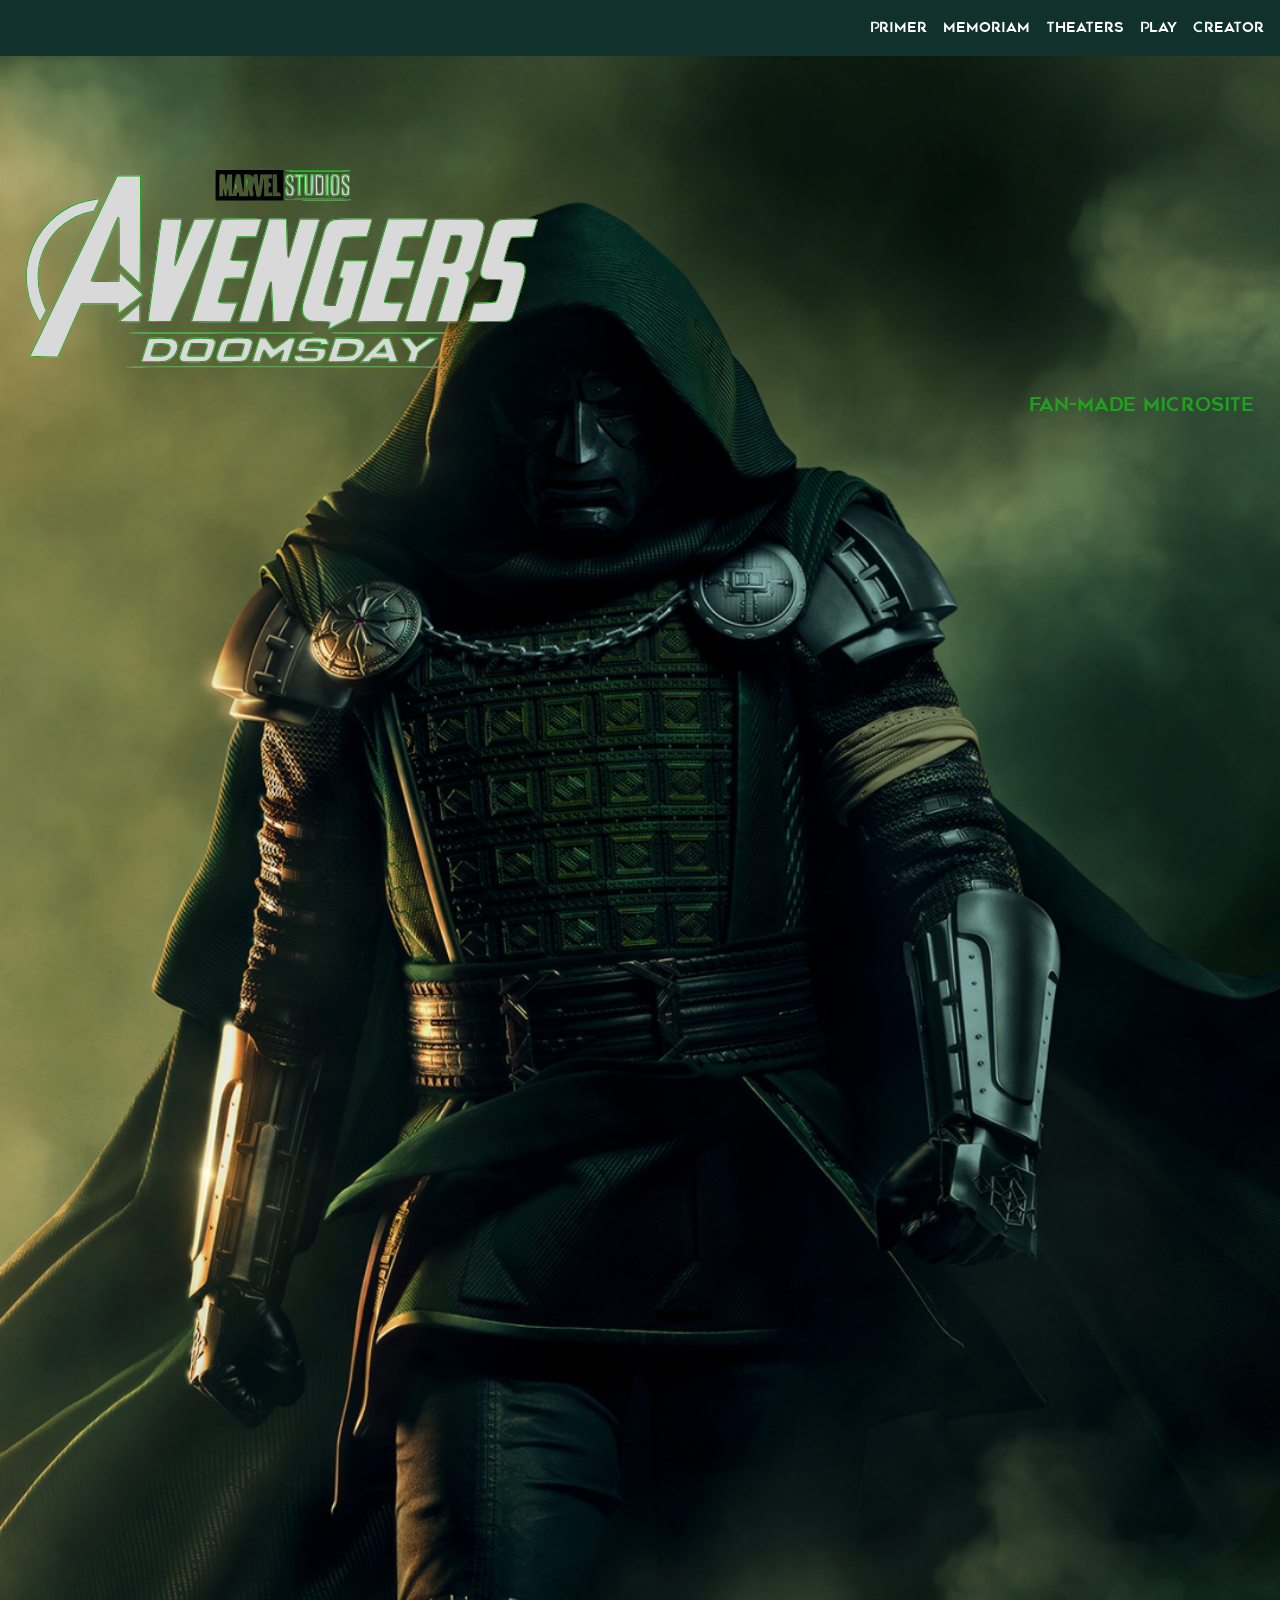
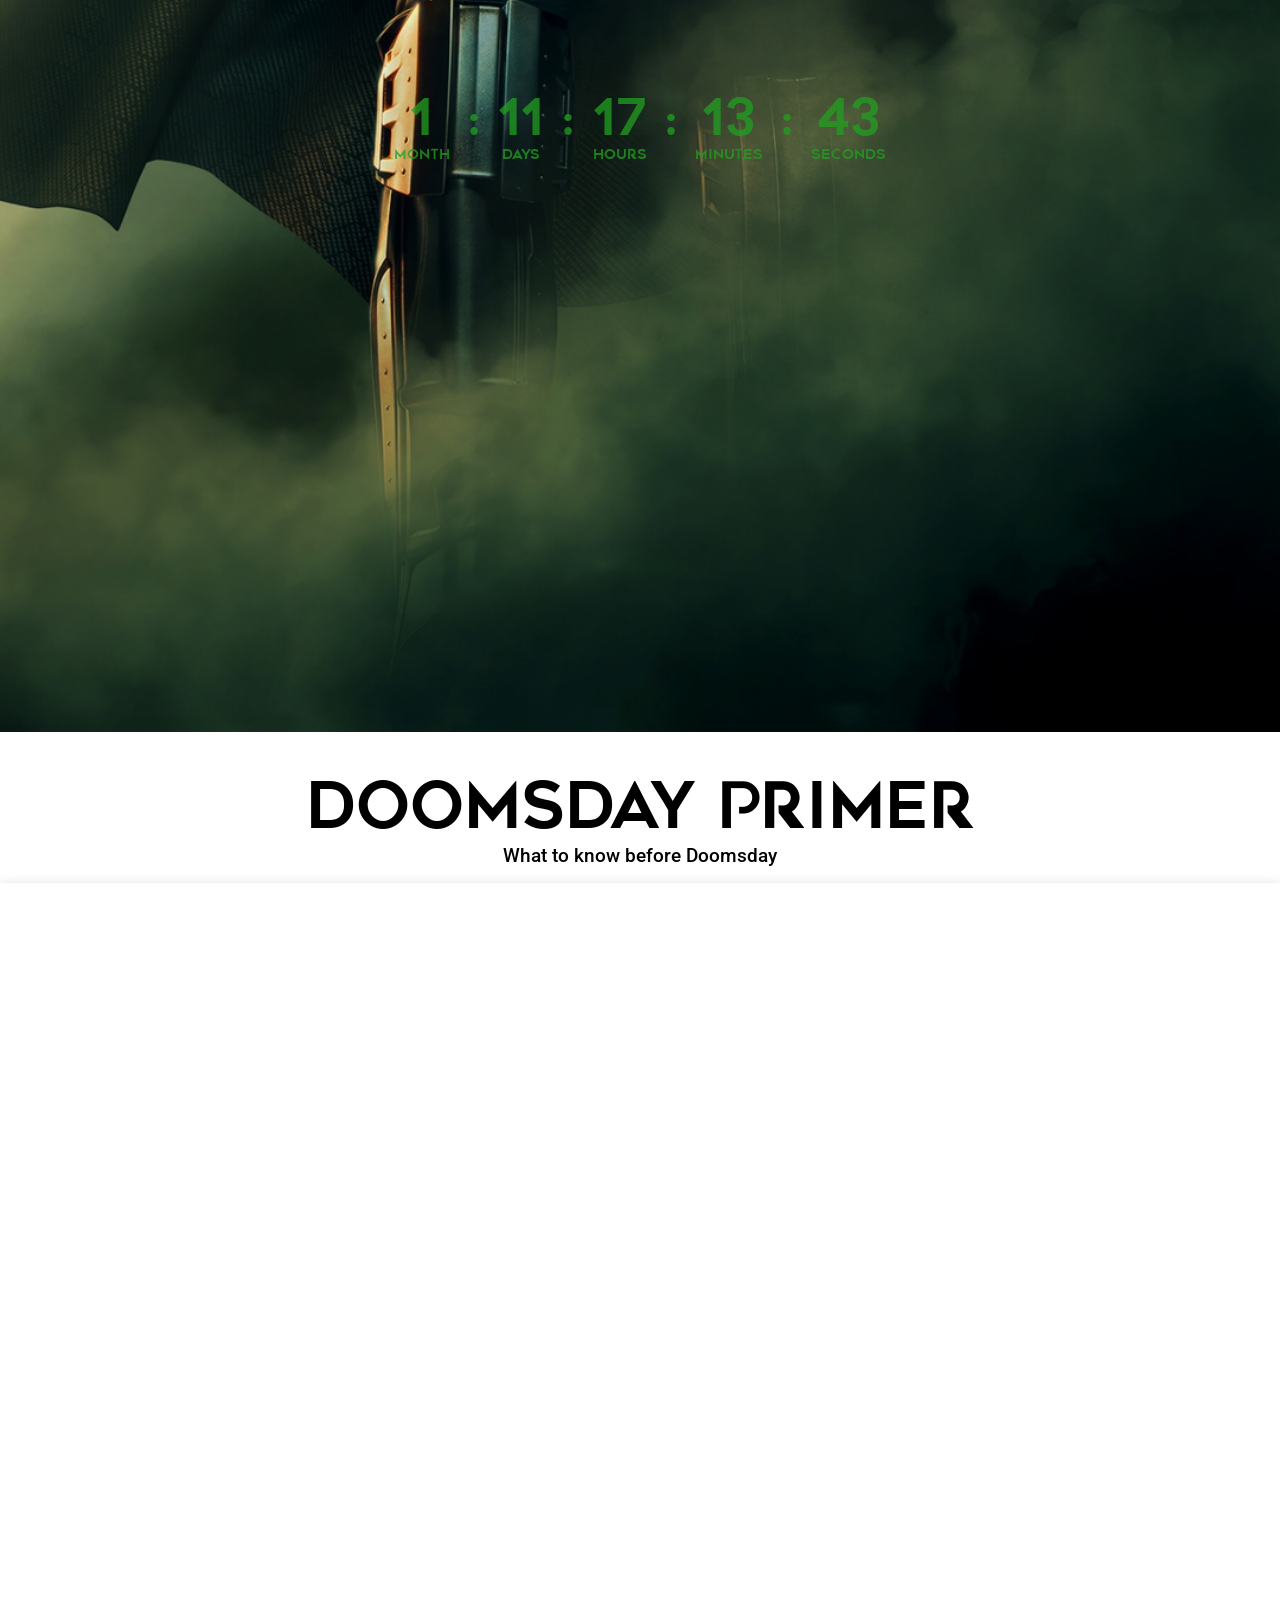
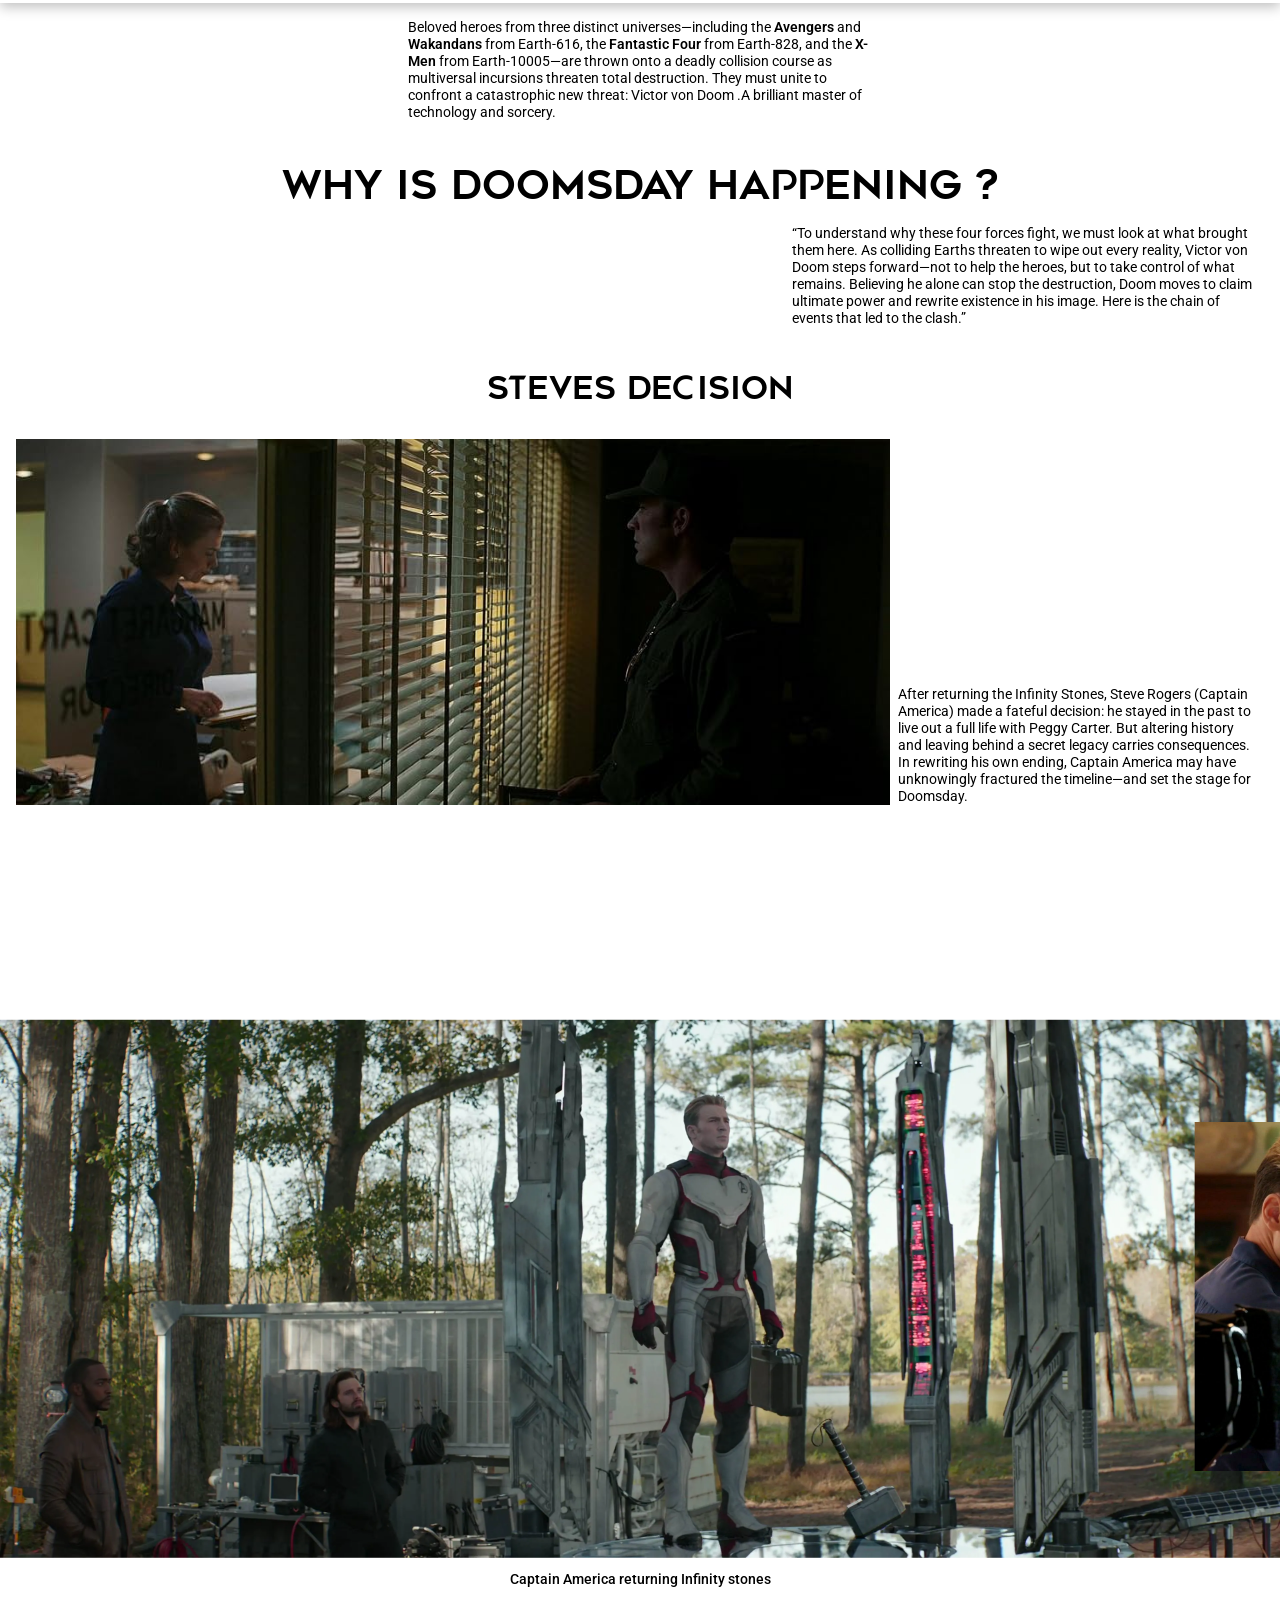
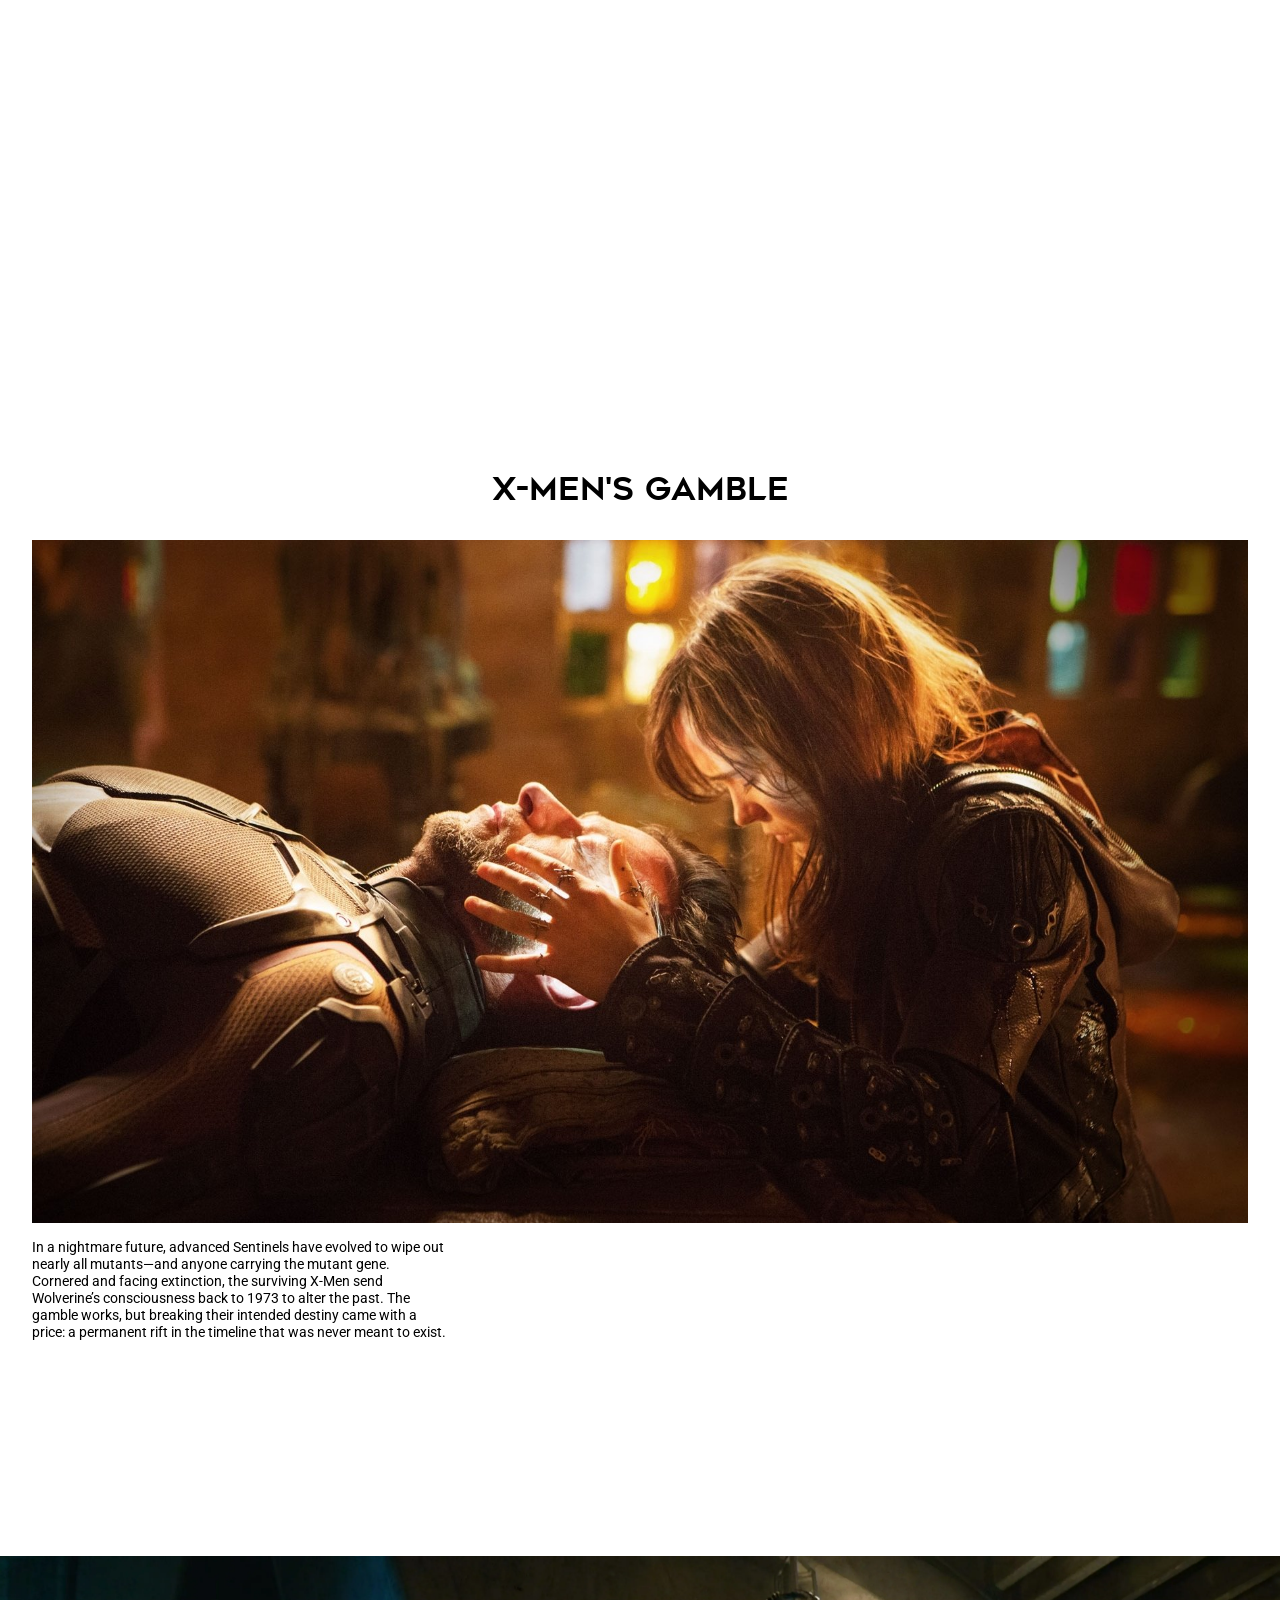
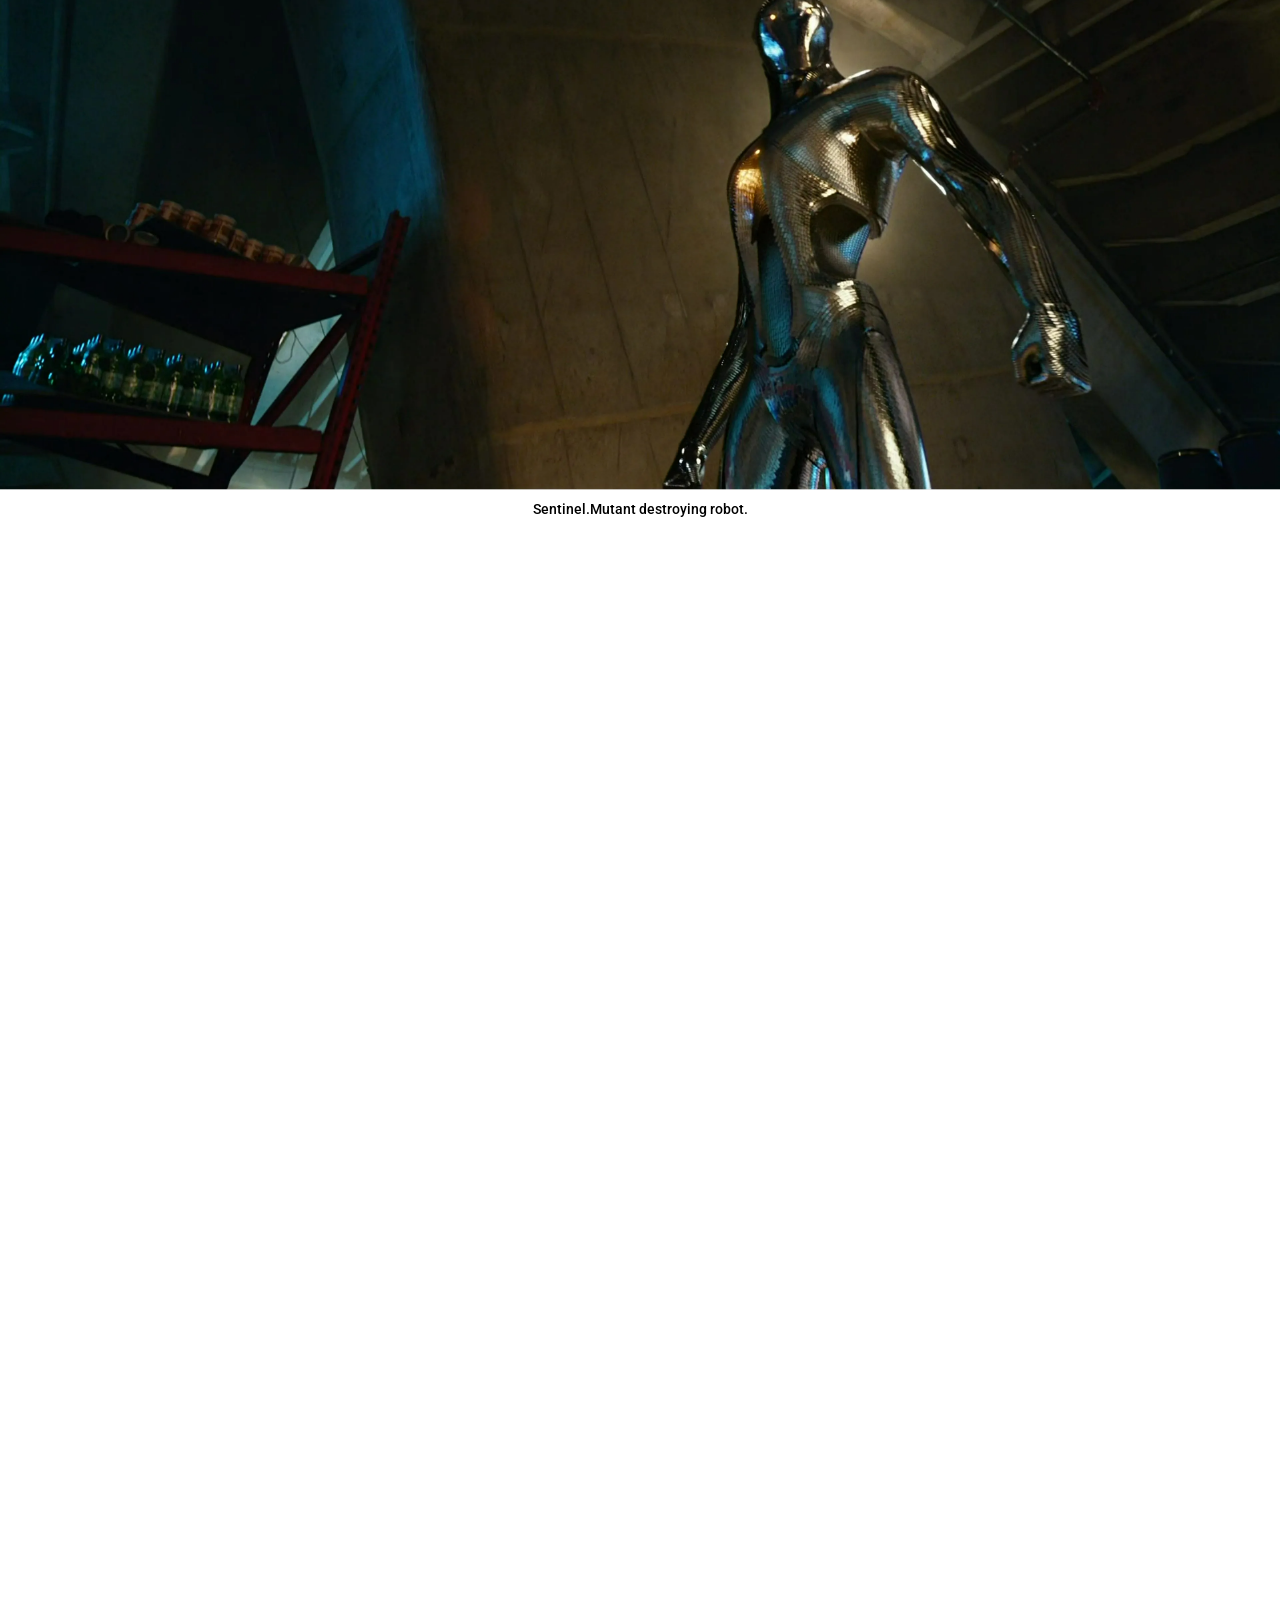
==== index.html @ 12aa3edb "c" ====
<!DOCTYPE html>
<html lang="en">
<head>
  <meta charset="UTF-8">
  <meta name="viewport" content="width=device-width, initial-scale=1.0">
  <title>Doom</title>
  <link rel="stylesheet" href="doom.css">
  <link rel="preconnect" href="https://fonts.googleapis.com">
  <link rel="preconnect" href="https://fonts.gstatic.com" crossorigin>
  <link href="https://fonts.googleapis.com/css2?family=Roboto:ital,wght@0,100..900;1,100..900&display=swap" rel="stylesheet">
</head>
<body>
  <div class="menu">
    <div class="menu-header">
      <div class="menu-logo">AVENGERS DOOMSDAY</div>
      <button class="close-button">
        <svg xmlns="http://www.w3.org/2000/svg" fill="none" viewBox="0 0 24 24" stroke-width="1.5" stroke="currentColor" >
        <path stroke-linecap="round" stroke-linejoin="round" d="M6 18 18 6M6 6l12 12" />
        </svg>
      </button>
    </div>
    <div class="menu-body">
      <div><a href="#">PRIMER</a></div>
      <div><a href="#">MEMORIAM</a></div>
      <div><a href="#">THEATERS</a></div>
      <div><a href="#">PLAY</a></div>
      <div><a href="#">CREATOR</a></div>
      
    </div>
    <div class="menu-footer">
    </div>
  </div>
  
  <div class="header">
    <div class="header-left">
      <div class="microsite portrait">FAN-MADE MICROSITE</div>
    </div>
    <div class="header-right">
      
      <div class="category" data-category="first" ><a href="#">PRIMER</a></div>
      <div class="category" data-category="second"><a href="#">MEMORIAM</a></div>
      <div class="category" data-category="third"><a href="#">THEATERS</a></div>
      <div class="category" data-category="fourth"><a href="#">PLAY</a></div>
      <div class="category" data-category="fifth"><a href="#">CREATOR</a></div>
    </div>
    <button class="ham-button">
      <svg xmlns="http://www.w3.org/2000/svg" fill="none" viewBox="0 0 24 24" stroke-width="1.5" stroke="currentColor" class="ham">
      <path stroke-linecap="round" stroke-linejoin="round" d="M3.75 6.75h16.5M3.75 12h16.5m-16.5 5.25h16.5" />
    </svg>
    </button>
    
  </div>

  <div class="dropdown">
    <div class="panel" data-panel="first">
      <ul>
        <li class="li">STEVES DECISION</li>
        <li class="li">X-MEN'S GAMBLE</li>
        <li class="li">FANTASTIC FOUR: FAMILIAR GROUND</li>
        <li class="li">DOOM’S RECKONING</li>
      </ul>
    </div>

    <div class="panel" data-panel="second">
      <ul>
        <li class="li">WHOS MAGNETO</li>
        <li class="li">RIP</li>
        <li class="li">RESPECT</li>
      </ul>
    </div>

    <div class="panel" data-panel="third">
      <ul>

        <li class="li">ANGA</li>
        <li class="li">SKY</li>
        <li class="li">CENTURY CINEMAX</li>
      </ul>
    </div>

    <div class="panel" data-panel="fourth">
      <ul>
        
      </ul>
    </div>

    <div class="panel" data-panel="fifth">
      <ul>
       
      </ul>
    </div>

  </div>
  <div class="hero">
    <div>
      <picture>
        <source media="(max-width: 768px)" srcset="images/potrait-doom-hero.jpg">
        <img src="images/desktop-doomhero-image.jpg" >
      </picture>
    </div>
    <div class="doomsday-svg">
        <svg viewBox="0 0 532 206" fill="none" xmlns="http://www.w3.org/2000/svg" xmlns:xlink="http://www.w3.org/1999/xlink" xmlns:c2pa="http://c2pa.org/manifest"><use xlink:href="#stroke0_16_22" fill="#D9D9D9"/>
        <mask id="stroke1_16_22" fill="white">
        <use xlink:href="#stroke0_16_22"/>
        </mask>
        <use xlink:href="#stroke0_16_22" stroke-width="2" stroke="#219F21" mask="url(#stroke1_16_22)"/>
        <g transform="translate(197 0)">
        <path d="M0 15.8127V31.6254H70.4636V0H0V15.8127ZM9.65407 6.21412C9.82052 7.21282 10.0979 9.54312 10.3199 11.3741C10.7637 15.3689 10.9857 14.925 11.5405 9.09925L11.9289 4.71608L14.5921 4.54963L17.1998 4.38318V15.036C17.1998 20.9172 17.3108 25.5778 17.4772 25.4113C17.6437 25.2449 18.4204 21.1391 19.1417 16.3121C21.1391 3.43996 20.8062 4.43866 23.3029 4.43866C24.4681 4.43866 25.5777 4.60511 25.6887 4.82704C25.8552 5.10446 26.521 9.32119 27.2422 14.2592C27.908 19.2527 28.6848 23.303 28.9622 23.303C29.1842 23.303 29.4061 19.0308 29.4061 13.8708V4.43866H32.2357C35.3428 4.43866 36.9518 5.10446 38.3944 6.87992C39.3376 8.04507 39.3931 8.04507 39.3931 6.21412C39.3931 4.49414 39.504 4.43866 41.5569 4.43866H43.7207L44.1091 10.5418C44.3311 13.8708 44.7194 16.645 44.9414 16.645C45.1633 16.645 45.5517 13.9818 45.8291 10.6528L46.3285 4.71608L52.5981 4.54963L58.8122 4.38318V6.65799C58.8122 8.82184 58.7567 8.87732 56.8148 8.87732C54.8729 8.87732 54.8729 8.9328 55.0393 10.9302C55.1503 12.6502 55.4277 13.094 56.4819 13.205C57.4806 13.3715 57.7025 13.7598 57.7025 15.2579C57.7025 16.7559 57.4806 17.1443 56.4819 17.3108C55.3722 17.4772 55.2058 17.8656 55.0393 20.3623L54.8729 23.303H56.8148C58.7012 23.303 58.8122 23.4139 58.8122 25.2449V27.1868H50.4897L50.3787 17.3108L50.2123 7.49024L48.8807 16.3676C47.2162 27.5752 47.1607 27.7416 44.7195 27.7416C43.6653 27.7416 42.6666 27.5197 42.5001 27.2978C42.3892 27.0758 41.8343 23.8023 41.2795 20.0849C40.7801 16.3676 40.1143 13.316 39.8369 13.316C39.615 13.316 39.3931 13.8153 39.3931 14.4256C39.3931 14.9805 39.1156 16.0901 38.7827 16.8669C38.1724 18.1985 38.5053 21.3056 39.726 25.9107C40.0589 27.0758 39.8924 27.1868 37.8395 27.1868H35.5647L34.9544 23.9688C34.0667 19.3637 33.9557 19.3082 33.9002 23.4139L33.8447 27.1868H24.4126V25.2449C24.4126 23.6913 24.1907 23.303 23.3584 23.303C22.5262 23.303 22.1933 23.7468 22.0823 25.0784L21.9159 26.9094L17.6436 27.0758L13.316 27.2423V23.303C13.316 21.1946 13.094 19.4191 12.8166 19.4191C12.5947 19.4191 12.1508 21.1391 11.9844 23.303C11.6515 26.632 11.4295 27.1868 10.5418 27.1868C9.76504 27.1868 9.43215 26.6874 9.21021 25.3558C9.04376 24.4126 8.71087 22.3043 8.43345 20.8062C7.87862 18.0875 7.87862 18.0875 7.82313 22.5817L7.76765 27.1868H3.88382V16.2011C3.88382 10.1534 4.05028 4.99349 4.27221 4.82704C4.43866 4.60511 5.71477 4.43866 6.99088 4.43866C9.2657 4.43866 9.37665 4.54963 9.65407 6.21412ZM63.9166 13.7044L64.0831 23.0255L65.7476 23.303C67.1347 23.5249 67.4121 23.8578 67.5785 25.4113L67.745 27.1868H59.367V4.43866H63.8057L63.9166 13.7044Z" fill="black"/>
        </g>
        <defs>
        <path id="stroke0_16_22" d="M228.507 12.4837C228.507 14.4811 228.729 16.0901 229.006 16.0901C229.727 16.0901 230.227 12.7057 229.838 10.6528C229.228 7.65669 228.507 8.65538 228.507 12.4837ZM217.41 17.4772C217.41 18.8643 217.687 19.974 217.965 19.974C218.298 19.974 218.52 18.8643 218.52 17.4772C218.52 16.0901 218.298 14.9805 217.965 14.9805C217.687 14.9805 217.41 16.0901 217.41 17.4772ZM269.564 0.832249C269.564 1.55353 273.67 1.6645 303.132 1.6645C332.593 1.6645 336.699 1.55353 336.699 0.832249C336.699 0.110967 332.593 0 303.132 0C273.67 0 269.564 0.110967 269.564 0.832249ZM270.452 5.32639C269.786 5.93671 269.564 7.2683 269.564 10.0979C269.564 13.7598 269.675 14.0373 271.34 15.4243C275.113 18.6424 275.667 19.3636 275.667 21.1946C275.667 23.5249 275.002 24.5791 273.67 24.3017C272.838 24.1907 272.56 23.5249 272.449 21.1946C272.283 18.5314 272.172 18.3095 270.896 18.3095C269.62 18.3095 269.564 18.4759 269.564 21.8604C269.564 26.2991 270.286 27.1868 273.892 27.1868C275.335 27.1868 276.777 26.9649 277.165 26.7429C278.941 25.5778 279.607 19.974 278.22 17.2553C277.776 16.423 276.389 15.036 275.168 14.1482C273.892 13.316 272.727 11.9844 272.56 11.3186C272.061 9.2657 272.782 7.21282 273.947 7.21282C275.057 7.21282 275.667 8.65539 275.667 11.2076C275.667 12.4837 275.889 12.7611 277.055 12.7611C278.386 12.7611 278.442 12.5947 278.442 9.48763C278.442 5.32639 277.665 4.43866 274.003 4.43866C272.283 4.43866 271.007 4.77156 270.452 5.32639ZM278.996 6.10316C278.996 7.6012 279.163 7.76765 280.661 7.76765H282.325V27.2423L283.879 27.0758L285.377 26.9094L285.543 17.3108L285.654 7.76765H287.042C288.207 7.76765 288.429 7.49024 288.429 6.10316V4.43866H278.996V6.10316ZM288.983 14.2592C288.983 26.7429 289.094 26.9094 293.977 26.9094C298.859 26.9094 298.97 26.7429 298.97 14.2592V4.43866H295.641L295.53 14.2592L295.364 24.1352H292.59L292.423 14.2592L292.312 4.43866H288.983V14.2592ZM300.191 15.6463L300.357 26.9094L303.742 27.0758C306.405 27.1868 307.404 27.0203 308.458 26.1326C309.79 25.0784 309.79 24.912 309.79 15.8127C309.79 6.76895 309.734 6.54702 308.458 5.49284C307.515 4.71607 306.294 4.43866 303.631 4.43866H300.08L300.191 15.6463ZM306.627 15.6463C306.738 22.8036 306.683 23.303 305.628 23.8578C305.018 24.1907 304.241 24.3017 303.964 24.1352C303.631 23.9133 303.409 20.4178 303.409 15.7572V7.71217L304.963 7.87862L306.461 8.04507L306.627 15.6463ZM311.399 5.15994C311.288 5.54832 311.232 10.5973 311.288 16.3676L311.454 26.9094L313.008 27.0758L314.506 27.2423V4.43866H313.119C312.342 4.43866 311.565 4.77156 311.399 5.15994ZM317.058 5.65929C316.337 6.65799 316.17 8.54442 316.17 15.8127C316.17 26.632 316.392 27.1868 320.775 27.1868C325.769 27.1868 326.157 26.3545 326.157 15.7018C326.157 5.21542 325.935 4.77156 321.33 4.54963C318.334 4.38318 317.835 4.54963 317.058 5.65929ZM322.495 8.10055C322.995 9.43215 322.884 22.9146 322.329 23.7468C322.051 24.1907 321.386 24.4126 320.831 24.3017C319.888 24.1352 319.777 23.4694 319.61 16.3676C319.555 12.1508 319.61 8.32248 319.721 7.9341C320.11 6.9354 322.107 7.04637 322.495 8.10055ZM328.155 5.65929C327.6 6.43606 327.267 8.10055 327.267 10.2089C327.267 13.4824 327.267 13.4824 330.374 16.3121C333.315 19.0862 333.425 19.3082 333.259 21.6385C333.148 23.6913 332.926 24.1352 331.983 24.1352C331.04 24.1352 330.873 23.6913 330.707 21.1946C330.54 18.4204 330.485 18.3095 328.876 18.3095C327.267 18.3095 327.267 18.3095 327.267 21.5275C327.267 26.0771 328.21 27.1868 331.927 27.1868C335.978 27.1868 336.699 26.2991 336.699 21.1946V17.3108L333.647 14.6476C330.707 12.1508 330.54 11.8734 330.707 9.76505C330.818 7.9341 331.095 7.49024 331.983 7.49024C332.871 7.49024 333.148 7.9341 333.37 9.98698C333.592 12.2063 333.814 12.4837 335.201 12.6502C336.644 12.8166 336.699 12.7611 336.699 9.87602C336.699 5.54832 335.756 4.43866 331.983 4.43866C329.542 4.43866 328.82 4.66059 328.155 5.65929ZM83.9728 27.3532C78.2026 39.2821 70.6569 54.8174 67.2724 61.8638C56.0093 85.0558 44.1914 109.468 40.4185 117.347C38.3656 121.619 34.3708 129.831 31.5412 135.657C28.7115 141.427 25.1051 148.917 23.4961 152.301C21.8871 155.63 16.6717 166.394 11.9001 176.159L3.30021 193.914L12.2885 194.247C17.2265 194.413 24.0509 194.635 27.3799 194.691L33.4831 194.746L40.6959 178.49C44.6352 169.612 50.1835 157.184 52.9577 150.914L58.0622 139.54H95.0695L95.3469 144.922L95.6243 150.249L101.838 145.477C105.223 142.814 110.827 138.542 114.211 135.934C117.651 133.326 120.925 130.829 121.48 130.386C122.478 129.609 121.812 128.832 109.662 117.458L96.734 105.307L96.4566 110.245L96.1792 115.128L82.1974 115.294C74.4852 115.35 68.1601 115.294 68.1601 115.128C68.1601 114.85 78.591 90.0493 92.7947 56.3155C94.2372 52.9865 95.6243 49.9904 95.9017 49.713C96.2901 49.3246 96.4566 57.98 96.4566 73.6263V98.0944L107.331 108.414C113.268 114.074 118.372 118.734 118.705 118.734C119.149 118.734 119.371 89.1061 119.482 12.3173V5.82574L106.998 5.71477L94.5147 5.54832L83.9728 27.3532ZM72.8762 29.7945C66.7176 30.5713 58.5615 32.5132 53.4571 34.3996C41.6391 38.7828 33.5386 44.0537 23.9955 53.5413C12.122 65.3593 5.51954 77.4546 1.52475 94.5989C-0.250715 102.478 -0.528131 115.461 0.969916 124.227C2.30151 131.939 5.51954 142.148 8.46015 148.085C10.9569 153.023 14.2304 158.127 14.8407 158.127C15.1181 158.127 16.7826 155.353 18.5026 151.969L21.6652 145.81L20.0007 142.093C14.8962 130.996 13.1207 123.006 13.0653 111.244C13.0653 98.9821 15.451 89.328 21.2213 78.4533C30.487 61.0316 48.63 47.5491 67.7717 43.8318L71.0452 43.166L74.0414 37.0073C75.7058 33.5674 77.0374 30.4603 77.0374 30.0719C77.0374 29.4061 76.2052 29.3506 72.8762 29.7945ZM269.953 30.3493C269.731 30.5158 269.564 30.9042 269.564 31.1816C269.564 31.4035 284.822 31.6254 303.409 31.6254C333.148 31.6254 337.254 31.5145 337.254 30.7932C337.254 30.0719 333.148 29.9609 303.797 29.9609C285.377 29.9609 270.119 30.1274 269.953 30.3493ZM140.566 51.1555C140.288 51.9323 136.127 82.8919 135.239 90.4377C134.962 93.0454 134.629 95.7641 134.463 96.5408C134.185 97.8169 133.464 103.199 131.189 120.953C130.69 124.449 129.469 133.937 128.359 141.982C127.305 150.027 126.418 156.962 126.418 157.406C126.418 158.016 128.526 158.127 138.457 158.016L150.497 157.85L157.1 142.869C160.706 134.602 165.256 124.282 167.198 119.844C169.084 115.405 174.854 102.311 179.959 90.7151C196.992 51.9323 197.381 50.9891 196.715 50.7117C196.326 50.6007 191.166 50.5452 185.285 50.6007L174.577 50.7672L169.084 64.3605C158.209 91.3254 155.102 98.8156 154.88 98.5382C154.769 98.4273 156.267 88.6622 158.32 76.9552C160.318 65.1928 162.038 54.4845 162.093 53.1529L162.204 50.7672L151.496 50.6007C143.229 50.4897 140.788 50.6007 140.566 51.1555ZM203.04 51.433C202.541 52.4317 199.544 61.8638 198.268 66.5799C197.603 69.1876 193.608 82.67 188.281 100.702C186.561 106.472 183.288 117.458 181.069 125.115C178.849 132.716 175.853 142.925 174.411 147.752C173.023 152.579 171.692 156.907 171.525 157.35C171.303 158.016 174.3 158.127 192.054 158.127H212.86L213.415 156.574C217.355 145.81 220.184 137.987 220.184 137.82C220.184 137.709 215.69 137.598 210.197 137.598C202.041 137.598 200.21 137.432 200.21 136.822C200.21 136.378 200.71 134.491 201.32 132.549C201.875 130.608 203.373 125.559 204.593 121.397C205.814 117.181 206.924 113.519 207.146 113.186C207.368 112.853 211.085 112.631 217.022 112.631H226.565L229.228 103.587C230.671 98.6492 231.836 94.4325 231.836 94.155C231.836 93.9331 227.619 93.7667 222.404 93.7667C217.244 93.7667 212.971 93.5447 212.971 93.3228C212.971 93.1009 214.192 88.7732 215.69 83.6687C217.188 78.6197 218.742 73.4598 219.075 72.1837L219.685 69.9089H239.548L240.658 66.136C241.268 64.0831 242.544 59.9219 243.432 56.9258C244.375 53.8742 244.985 51.211 244.819 50.9336C244.652 50.7117 235.331 50.4897 224.068 50.4897C205.093 50.4897 203.539 50.5452 203.04 51.433ZM251.81 51.9323C251.477 52.7091 251.255 53.4858 251.255 53.7078C251.255 53.9297 250.145 57.8135 248.814 62.4186C247.426 66.9683 243.432 80.4507 239.936 92.3796C236.441 104.253 232.557 117.403 231.336 121.508C230.171 125.614 228.562 131.107 227.785 133.715C222.182 152.69 220.739 157.572 220.739 157.85C220.739 158.016 225.455 158.127 231.17 158.127H241.601L247.593 137.987C253.807 117.347 254.528 115.128 254.584 117.624C254.584 118.401 254.972 126.502 255.416 135.657C255.86 144.811 256.248 153.633 256.248 155.242V158.127L265.237 158.016L274.28 157.85L275.723 152.856C280.661 136.267 294.92 88.0519 296.474 82.67C297.528 79.1746 298.97 74.1811 299.747 71.5734C300.468 68.9657 302.133 63.3619 303.354 59.1451C304.63 54.9284 305.628 51.211 305.628 50.9336C305.628 50.6562 300.857 50.5452 294.976 50.6007L284.323 50.7672L278.608 69.9089C275.501 80.4507 272.893 89.3835 272.893 89.7164C272.893 90.1048 272.671 90.4377 272.449 90.4377C272.172 90.4377 271.784 81.6713 271.617 70.9631C271.395 60.2548 271.062 51.2665 270.896 50.9891C270.729 50.7117 266.513 50.4897 261.464 50.4897H252.364L251.81 51.9323ZM320.054 51.2665C314.561 52.4317 311.732 55.5387 309.79 62.4186C309.29 64.2496 306.905 72.3501 304.519 80.4507C302.133 88.5512 297.75 103.365 294.809 113.463C291.869 123.506 288.983 133.271 288.373 135.102C284.822 146.309 286.598 153.3 293.921 156.685C296.141 157.683 297.694 157.85 306.072 158.016C315.615 158.238 315.671 158.238 315.283 159.403C314.561 161.623 313.452 166.117 313.562 166.228C313.618 166.283 319.166 163.565 325.88 160.18L338.086 153.966L344.3 132.882C352.068 106.639 355.563 94.6544 355.563 94.155C355.563 93.9331 349.849 93.7667 342.802 93.7667H330.096L328.987 97.484C328.376 99.5924 327.156 103.754 326.268 106.805L324.604 112.354L326.767 112.52C327.988 112.631 328.931 112.853 328.931 112.964C328.931 113.13 327.378 118.457 325.547 124.726C323.66 131.051 321.885 137.155 321.608 138.264L321.053 140.373H316.614C314.173 140.373 311.732 140.095 311.121 139.818C309.068 138.708 308.514 140.983 323.328 90.7706C326.379 80.3952 329.264 71.5179 329.764 71.074C330.485 70.3527 332.704 70.1308 342.636 69.9089L354.62 69.6315L357.283 60.7541C358.781 55.8716 359.891 51.5439 359.725 51.1555C359.392 50.2123 324.493 50.2678 320.054 51.2665ZM375.537 51.7104C374.927 53.1529 370.932 66.3579 366.327 82.3926C363.386 92.3796 361.944 97.2621 358.726 108.192C357.949 110.8 354.676 121.897 351.458 132.882C348.24 143.868 345.243 154.021 344.8 155.52L343.967 158.127L364.829 158.016L385.691 157.85L386.689 155.076C387.244 153.522 388.853 149.25 390.24 145.477C391.627 141.704 392.737 138.375 392.737 138.098C392.737 137.82 388.52 137.598 382.75 137.598C376.203 137.598 372.763 137.376 372.763 137.044C372.763 136.544 377.035 121.786 379.088 115.128L379.81 112.908L389.519 112.742L399.173 112.631L401.781 103.865C403.223 99.0376 404.389 94.8208 404.389 94.4325C404.389 93.9331 402.003 93.7667 394.956 93.7667C389.796 93.7667 385.524 93.6557 385.524 93.5447C385.524 93.1009 392.182 70.9076 392.46 70.4637C392.682 70.1308 396.954 69.9089 402.447 69.9089H412.045L413.488 65.5812C415.929 58.1464 417.705 51.4884 417.372 50.9891C417.205 50.7117 407.829 50.4897 396.565 50.4897H376.092L375.537 51.7104ZM425.084 51.1555C424.751 51.5439 421.921 60.5877 418.814 71.296C415.652 81.9487 412.156 93.9331 410.991 97.9279C409.77 101.867 407.551 109.524 405.998 114.85C403.612 123.173 394.402 154.243 393.514 157.184C393.236 158.072 393.902 158.127 404.444 158.016L415.707 157.85L419.702 143.979C421.921 136.322 424.973 126.113 426.415 121.231L429.079 112.354L432.796 112.187C437.235 112.021 438.788 112.631 438.788 114.684C438.788 115.461 437.568 120.288 436.069 125.337C430.022 145.699 426.582 157.461 426.582 157.794C426.582 157.961 431.575 158.127 437.623 158.127C447.721 158.127 448.72 158.016 448.997 157.129C449.496 155.409 456.598 131.384 458.54 124.948C461.592 114.628 461.592 110.745 458.374 108.192C457.597 107.582 457.264 107.083 457.652 107.083C458.096 107.083 459.483 106.583 460.76 105.917C464.643 104.087 464.089 105.474 473.465 73.5708C477.793 58.7013 477.516 55.1503 471.745 52.1542L469.082 50.7672L447.388 50.6007C429.911 50.4343 425.583 50.5452 425.084 51.1555ZM451.993 68.9102C453.047 69.9644 452.881 70.7411 449.33 82.781C445.224 96.5963 445.28 96.5408 438.455 96.5408C435.903 96.5408 433.795 96.3744 433.795 96.097C433.795 95.875 434.793 92.4351 435.959 88.4958C437.179 84.501 438.955 78.5088 439.898 75.1798C440.897 71.7953 441.784 68.9102 441.951 68.6328C442.339 67.967 451.272 68.1889 451.993 68.9102ZM494.438 51.0446C490.277 51.8768 487.613 53.8742 485.782 57.4251C485.339 58.3129 484.173 61.8083 483.175 65.1928C482.176 68.5218 480.567 74.0146 479.568 77.3991C478.57 80.7281 476.461 87.8854 474.852 93.2118C470.691 107.36 470.913 110.856 476.128 113.241C478.07 114.074 479.79 114.295 486.393 114.295C492.219 114.295 494.382 114.462 494.549 114.961C494.715 115.35 493.439 120.288 491.83 125.891C489.722 133.049 488.501 136.267 487.78 136.711C487.225 137.044 482.287 137.432 476.017 137.598L465.309 137.876L464.255 141.205C463.645 143.036 462.424 147.142 461.481 150.36C460.593 153.578 459.705 156.629 459.539 157.184C459.262 158.127 460.26 158.183 479.402 158.016C498.544 157.85 499.653 157.794 501.706 156.685C502.927 156.074 504.369 154.965 504.924 154.188C505.479 153.411 507.199 148.695 508.697 143.702C510.14 138.653 513.08 128.943 515.133 122.063C518.462 110.966 518.906 109.08 518.906 104.752C518.961 100.369 518.851 99.8143 517.574 98.4827C514.911 95.6531 513.469 95.2092 504.98 94.9873C500.596 94.8763 497.046 94.6544 497.046 94.4879C497.046 94.377 498.322 89.7164 499.875 84.1681C502.76 73.9592 503.704 71.4624 504.924 70.6302C505.313 70.4082 510.362 70.0753 516.132 69.9089L526.674 69.6315L529.337 60.7541C530.779 55.8716 532 51.5439 532 51.1555C532 50.6562 528.116 50.4897 514.412 50.5452C504.702 50.6007 495.714 50.8226 494.438 51.0446ZM107.165 147.752C101.006 153.023 95.9572 157.461 95.9572 157.683C95.9017 157.961 101.006 158.127 107.276 158.127H118.65V148.14C118.65 142.647 118.594 138.153 118.539 138.153C118.428 138.209 113.323 142.481 107.165 147.752ZM108.108 169.501C108.108 170.223 119.094 170.334 203.539 170.334C287.985 170.334 298.97 170.223 298.97 169.501C298.97 168.78 287.985 168.669 203.539 168.669C119.094 168.669 108.108 168.78 108.108 169.501ZM316.836 169.335C317.058 169.89 329.597 170.112 376.536 170.223C429.19 170.334 436.014 170.223 436.014 169.501C436.014 168.78 429.079 168.669 376.314 168.669C328.82 168.669 316.67 168.835 316.836 169.335ZM126.972 175.438C126.695 176.159 124.864 181.819 122.978 188.088L119.427 199.462L131.467 199.629C142.619 199.74 143.784 199.684 146.78 198.574C151.607 196.799 155.935 192.194 157.488 187.2C158.875 182.595 158.653 180.487 156.323 177.824C153.66 174.772 150.775 174.217 138.235 174.217C127.638 174.217 127.472 174.217 126.972 175.438ZM146.502 181.43C149.277 182.207 149.942 183.539 149.11 186.535C147.668 192.083 145.837 193.082 137.126 193.082C133.353 193.082 130.301 192.915 130.301 192.638C130.301 192.027 133.519 182.096 133.908 181.43C134.352 180.709 143.839 180.709 146.502 181.43ZM168.807 175.549C167.253 176.27 165.478 177.546 164.812 178.379C163.48 180.099 159.153 193.082 159.153 195.301C159.208 196.91 160.04 198.186 161.76 199.074C163.591 200.073 185.285 199.962 187.616 198.963C191.166 197.409 192.72 195.024 195.272 186.868C197.935 178.268 197.824 177.324 194.551 175.327C192.886 174.328 191.721 174.217 182.178 174.217C172.247 174.217 171.47 174.328 168.807 175.549ZM188.004 181.819C188.004 182.373 187.227 185.148 186.284 187.922L184.564 193.082H176.241C169.805 193.082 167.974 192.915 168.141 192.36C168.307 192.027 169.251 189.253 170.194 186.257L172.025 180.875H180.014C187.227 180.875 188.004 180.986 188.004 181.819ZM208.089 175.161C203.928 176.603 202.374 178.767 199.988 186.146C196.992 195.523 196.937 196.022 198.99 198.075L200.654 199.74H212.472C229.228 199.74 229.783 199.407 233.556 187.145C234.776 183.317 235.719 179.655 235.719 178.989C235.664 177.435 234.721 176.27 232.557 175.161C230.06 173.884 211.695 173.884 208.089 175.161ZM226.398 181.153C226.565 181.319 225.899 184.038 224.956 187.145L223.18 192.804L214.802 192.971L206.424 193.137L208.089 187.7C209.032 184.704 210.031 181.93 210.364 181.541C210.752 181.097 213.082 180.875 218.52 180.875C222.681 180.875 226.232 180.986 226.398 181.153ZM238.771 186.257C236.663 192.915 234.887 198.685 234.721 199.018C234.554 199.573 235.609 199.74 238.882 199.74H243.321L245.152 193.636C246.15 190.252 247.149 187.533 247.315 187.533C247.482 187.589 249.035 189.586 250.644 192.027C252.309 194.469 253.863 196.577 254.084 196.688C254.251 196.855 257.247 194.802 260.742 192.194C264.182 189.531 267.123 187.644 267.178 187.922C267.289 188.144 266.513 190.973 265.459 194.08L263.517 199.74H272.283L275.113 190.751C276.666 185.758 278.442 180.21 279.052 178.434C279.607 176.603 280.106 174.883 280.106 174.661C280.106 174.439 278.608 174.217 276.777 174.217H273.448L265.736 180.099C261.464 183.317 257.802 185.869 257.524 185.702C257.302 185.536 255.361 182.928 253.197 179.821L249.313 174.273L245.928 174.217H242.544L238.771 186.257ZM289.871 175.05C286.653 176.159 284.989 177.602 283.602 180.376C281.604 184.482 281.493 186.146 283.102 187.811C284.489 189.198 284.6 189.198 293.699 189.198C303.853 189.198 303.631 189.087 302.077 192.804L301.245 194.746H294.365C287.929 194.746 287.43 194.691 287.152 193.636C286.931 192.693 286.376 192.527 283.546 192.527C279.052 192.527 278.442 192.804 278.442 195.024C278.442 196.411 278.885 197.243 280.162 198.297L281.882 199.74H292.479C304.019 199.74 306.072 199.296 308.791 196.355C311.01 193.969 312.397 188.366 311.288 186.59C310.4 185.203 307.459 184.759 299.192 184.759H290.592L290.925 183.483C292.146 179.488 292.146 179.488 298.138 179.322C305.018 179.1 306.183 179.377 305.795 180.875C305.517 181.985 305.684 182.04 309.845 181.874L314.228 181.708L314.395 180.099C314.672 177.879 313.618 176.104 311.454 175.05C308.957 173.94 293.089 173.884 289.871 175.05ZM318.112 184.038C316.392 189.475 314.617 195.024 314.173 196.355C313.784 197.742 313.396 199.074 313.396 199.296C313.396 199.573 319 199.74 326.324 199.629C339.14 199.462 339.196 199.462 342.081 197.964C348.129 194.746 351.458 190.141 352.068 184.093C352.456 180.154 351.402 178.101 347.907 176.048C345.299 174.495 345.299 174.495 333.259 174.328L321.219 174.162L318.112 184.038ZM342.358 182.373C343.523 183.539 343.523 183.816 342.913 186.257C341.304 192.249 339.64 193.193 330.651 192.971L324.049 192.804L325.658 187.533C326.601 184.648 327.433 181.93 327.6 181.486C327.766 180.931 329.264 180.82 334.48 180.931C340.472 181.153 341.249 181.264 342.358 182.373ZM358.892 186.979L346.575 199.74H356.562L358.282 197.798L359.947 195.856H376.037L376.425 197.798L376.758 199.74H381.751C384.47 199.74 386.634 199.518 386.523 199.296C386.467 199.074 384.47 193.304 382.195 186.535L378.034 174.217H371.265L358.892 186.979ZM373.651 189.586C373.54 189.697 371.709 189.753 369.656 189.642L365.828 189.475L368.879 186.202L371.931 182.984L372.93 186.146C373.429 187.922 373.762 189.475 373.651 189.586ZM388.853 174.495C388.853 174.661 391.239 177.824 394.124 181.541C397.009 185.259 399.395 188.588 399.395 188.92C399.395 189.253 398.674 191.75 397.731 194.469C396.843 197.187 396.066 199.462 396.066 199.573C396.066 199.684 398.064 199.74 400.449 199.74H404.888L406.275 195.079C407.052 192.527 407.718 190.197 407.718 189.864C407.718 189.531 412.378 185.98 418.093 181.874L428.524 174.495L423.641 174.328L418.759 174.162L412.489 178.656C408.994 181.097 406.053 183.095 405.887 183.095C405.72 183.095 404 181.097 402.114 178.656L398.729 174.217H393.791C391.073 174.217 388.853 174.328 388.853 174.495ZM104.224 205.011C104.224 205.732 123.089 205.843 270.674 205.843C418.259 205.843 437.124 205.732 437.124 205.011C437.124 204.289 418.259 204.178 270.674 204.178C123.089 204.178 104.224 204.289 104.224 205.011Z"/>
        </defs>
        </svg>
    </div>
    <div class="microsite desk">FAN-MADE MICROSITE</div>
    <div class="countdown">
      <div class="time-grid">
        <div>1</div>
        <div class="month">MONTH</div>
      </div>
 
      <div>:</div>
      
      <div class="time-grid">
        <div class="day"></div>
        <div>DAYS</div>
      </div>
 
      <div>:</div>
      
      <div class="time-grid">
        <div class="hour"></div>
        <div>HOURS</div>
      </div>
 
      <div>:</div>
 
      <div class="time-grid">
        <div class="minute"></div>
        <div>MINUTES</div>
      </div>
 
      <div>:</div>

      <div class="time-grid">
        <div class="second"></div>
        <div>SECONDS</div>
      </div>

    </div>
    </div>
  <main>
      <div class="primer">
          <div class="page-header">
            <div class="doom-primer">DOOMSDAY PRIMER</div>
            <div>What to know before Doomsday</div>
          </div>
        
         <div class="trailer-div">
              <div class="video" data-id="irVNGjRFZGk" data-id-mobile="iFl4YeX6jmc">
                <picture>
                  <source media="(max-width: 768px)" srcset="https://img.youtube.com/vi/iFl4YeX6jmc/oardefault.jpg">
                  <img src="https://img.youtube.com/vi/irVNGjRFZGk/hqdefault.jpg" alt="Watch the video">
                </picture>
                <div class="play-btn">▶</div>
              </div>
              <div class="text">
              Beloved heroes from three distinct universes—including the <span class="hl">Avengers</span> and <span class="hl">Wakandans</span> from Earth-616, the <span class="hl">Fantastic Four</span> from Earth-828, and the <span class="hl">X-Men</span> from Earth-10005—are thrown onto a deadly collision course as multiversal incursions threaten total destruction. They must unite to confront a catastrophic new threat: <span>Victor von Doom</span> .A brilliant master of technology and sorcery.
              </div>

          </div> 

      </div>   
      <div class="doom-reason-el">
          <div class="doomsday-reason">WHY IS DOOMSDAY HAPPENING ?</div>

          <div class="text">
            “To understand why these four forces fight, we must look at what brought them here. As colliding Earths threaten to wipe out every reality, Victor von Doom steps forward—not to help the heroes, but to take control of what remains. Believing he alone can stop the destruction, Doom moves to claim ultimate power and rewrite existence in his image. Here is the chain of events that led to the clash.”
          </div>
      </div>

      <div class="steve">
        
          <div class="sub-heading">STEVES DECISION</div>
          
          <div class="steve-hero">
            <div class="steve-header-img-container"><img src="images/cap-peeping-peggy.jpg"></div>
            <div class="text">
            After returning the Infinity Stones, Steve Rogers (Captain America) made a fateful decision: he stayed in the past to live out a full life with Peggy Carter. But altering history and leaving behind a secret legacy carries consequences. In rewriting his own ending, Captain America may have unknowingly fractured the timeline—and set the stage for Doomsday.
            </div>
          </div>     
      </div>

      <section class="scroll-section">
        <div class="viewport">

          <div class="gallery-item  steve-gallery-grid-1">
            <div class="cap-image-1">
              <img src="images/cap-return-stones.webp">
            </div>
            <div>Captain America returning Infinity stones</div>
          </div>
          
          <div class="gallery-item steve-gallery-grid-2">
            <div class="cap-image-2">
              <img src="images/cap-embracing-peggy.jpg">
            </div>
            <div>Steve and Peggy dancing</div>
          </div> 
          
          <div class="gallery-item steve-gallery-grid-2">
            <div class="cap-image-3">
              <img src="images/cap-n-child.jpg">
            </div>
            <div>Steve holding his child</div>
          </div>
        
        </div>
      </section>
      
      <div class="x-men">

        <div class="sub-heading">X-MEN'S GAMBLE</div>

        <div class="x-men-hero">
          <div class="x-men-header-img-container">
          <img src="images/wolverine-sent-to-past.jpg">
          </div>
          <div class="text">
            In a nightmare future, advanced Sentinels have evolved to wipe out nearly all mutants—and anyone carrying the mutant gene. Cornered and facing extinction, the surviving X-Men send Wolverine’s consciousness back to 1973 to alter the past. The gamble works, but breaking their intended destiny came with a price: a permanent rift in the timeline that was never meant to exist.
          </div>

        </div>
        <div class="x-men-gallery">
          <div class="xmg-stage">
            <div class="xmg-item xmg-left" style="--step:0">
              <img src="images/sentinel.webp" alt="">
              <div class="xmg-caption">Sentinel.Mutant destroying robot.</div>

            </div>
            <div class="xmg-item xmg-right" style="--step:1">
              <img src="images/collosal-vs-sentinel.webp" alt="">
              <div class="xmg-caption">Colossus  vs a Sentinel</div>

            </div>
            <div class="xmg-item xmg-left" style="--step:2">
              <img src="images/pyro-vs-sentinel.webp" alt="">
              <div class="xmg-caption">Pyro vs a Sentinel</div>

            </div>
          </div>
        </div>
      </div>
      <div class="fantasic-4">
        <div class="sub-heading">fantasic-4 FARMILIAR GROUND</div>
      </div>
  </main>
        
  <script src="doom.js"></script>
</body>
</html>
---- doom.css ----
* {
  box-sizing: border-box;
  margin:0;
  padding:0;
  -webkit-tap-highlight-color: transparent;
}

@font-face {
  font-family: 'comic';
  src: url('font/CaptainMarvel.woff2') format('woff2');
  font-weight: normal;
  font-style: normal;
  font-display: swap;
}

:root {
  --sub-min: 1rem;
  --sub-max: 2rem;
  --sub-heading: clamp(var(--sub-min), 2.5vw, var(--sub-max));
  --text:0.9rem;

  
}

body {
  display:flex;
  min-height:100dvh;
  font-family: 'roboto',sans-serif;
  flex-direction: column;
  position:relative
}

::selection {

  color: #ED1D24;              /* The color of the text itself when highlighted */

}

.hl {
  font-weight: 600;
  color:black;
  cursor: pointer;
}

a {
  cursor: pointer;
  text-decoration: none;
  color:white;
  transition: color 0.15s ease-in;
}

a:hover {
  color:#ED1D24
}

.menu {
  display: none;
  padding-top:1rem
}


.menu.visible {
  flex-direction:column;
  display: flex;
  padding:0 1rem;
  position:fixed;
  inset: 0;
  z-index: 200;
  background-color: #11312C;
  color:white;

}

.menu-header {
  display: flex;
  justify-content: space-between;
  height:3.5rem;
  border-left:none;
  border-right:none;
  border-top:none;
  border-bottom:1px solid white;
  align-items: center;
  margin-bottom:10rem
}

.menu-logo {
  font-family: 'comic',sans-serif;
  font-size: clamp(1rem, 2.5vw, 2rem);
}

.menu-body {
  display: flex;
  flex-direction: column;
  gap:1rem;
  font-family:'comic',sans-serif
}

.close-button {
  border: none;
  background-color: transparent;
  cursor: pointer;
  display: flex;
  align-items: center;
}

.close-button svg {
  width:1.5rem;
  color:#219F21;
}



.header{
  position:fixed;
  left:0;
  top:0;
  height:3.5rem;
  background-color: #11312C;
  z-index: 100;
  color:white;
  padding:0 1rem;
  display: flex;
  align-items: center;
  width: 100%;
  display: flex;
  justify-content: space-between;
  font-size: 0.9rem;
}

.dropdown {
  background-color:#11312C;
  top:3.5rem;
  left:0;
  padding-top:3rem;
  padding-left:14rem;
  padding-bottom:1.5rem;
  width:100%;
  position:fixed;
  z-index:1000;
  opacity:0;
  visibility: hidden;
  transition:opacity 0.25s ease,visibility 0.25s ease;
  
}

.dropdown.visible {
 
  opacity: 1;
  visibility:visible;
}

.panel  {
  display: none;
}

.panel.active  {
  display: block;
  gap:2.5rem;
  display: flex;
  list-style: none;
}

ul {
  list-style: none;

}

ul li {
  margin-bottom: 0.5rem;
}

li {
  color:white
}

.header-right {
  display: flex;
  gap:1rem;
  font-family:'comic',sans-serif
}

.header-right > a {
  cursor: pointer;

}



.ham-button {
  display: none;
  
}

.ham {
  color: #219F21;
  width:1.5rem
}

.hero {
  margin-top: 3.5rem;
  position: relative;
  width: 100%;
  font-family: 'comic', sans-serif;
  container-type: inline-size;   /* lets children use cqw (1cqw = 1% of .hero width) */
  margin-bottom:1rem
}

img {
  display: block;
  width: 100%;
  height: auto;
  object-fit:cover
}

.doomsday-svg {
  position: absolute;
  top: 5%;
  left: 2%;
  width: 40%;                    /* controls the SVG size relative to the image */

}

.doomsday-svg svg {
  display: block;
  width: 100%;
  height: auto;
}

.microsite {
  font-family: 'comic',sans-serif;
  color: #219F21;
  font-size: 1.5cqw;
}

.microsite.portrait {
  display: none;
}

.microsite.desk {
  position: absolute;
  top: 15%;                       /* placeholder position, adjust to your design */
  right: 2%;
}


.countdown {
  opacity: 75%;
  font-family: 'comic',sans-serif;
  color: #219F21;
  position: absolute;
  bottom: 25%;                    /* placeholder position, adjust to your design */
  left: 50%;
  transform: translateX(-50%);
  display: flex;
  gap: 1.5cqw;
  font-size: 4cqw;               /* numbers and ":" separators */
  line-height: 1;
}

.time-grid {
  display: flex;
  flex-direction: column;
  align-items: center;
}

.time-grid > div:last-child {    /* MONTH / DAYS / HOURS... labels */
  font-size: 1.1cqw;
}

/* .page {
  padding:0 1rem;
  margin-bottom: 1rem;
  border:1px solid black
} */

.page :first-child {
  font-family: 'comic',sans-serif;
  margin-bottom:0.5rem
}

.page :nth-child(2) {
  max-width:35rem
}

.video {
  position: relative;
  width: 100%;
  aspect-ratio: 16 / 9;
  cursor: pointer;
  overflow: hidden;
  box-shadow: 0 4px 12px rgba(0, 0, 0, 0.25);
  margin-bottom: 1rem;
}

.video img,
.video iframe {
  width: 100%;
  height: 100%;
  object-fit: cover;
  border: 0;
  display: block;
}

.video iframe {
  position: absolute;
  inset: 0;
}

.play-btn {
  position: absolute;
  top: 50%;
  left: 50%;
  transform: translate(-50%, -50%);
  width: 4rem;
  height: 4rem;
  border-radius: 50%;
  background: rgba(0, 0, 0, 0.7);
  color: white;
  display: flex;
  align-items: center;
  justify-content: center;
  font-size: 1.5rem;
}



.primer {

  padding-bottom:1rem;
}

.page-heading {
  display: flex;
  flex-direction: column;
 
}

.doom-primer {
  font-size:clamp(1.25rem, 8vw, 4rem);
  text-wrap: balance; /* wraps evenly instead of overflowing */
  font-family: 'comic',sans-serif;
}

.trailer-div {
  display: flex;
  flex-direction:column;
  align-items: center;
  margin-bottom: 2rem;
}

.page-header {
  text-align: center;
  display: flex;
  flex-direction:column;
  align-items: center;
  margin-top:2rem;
  margin-bottom:1rem
}

.page-header :nth-child(2) {
  font-size: clamp(1rem, 0.927rem + 0.364vw, 1.2rem);

  font-weight:500
}

.page-descript {
  text-align: center;

}

.summary {
  border:1px solid black;
  padding:1rem 0;
  display: flex;
  justify-content: center;
  align-items: center;
  text-align: center;
}

.text {
  font-size: var(--text);
  max-width: 60ch;
  padding: 0 0.5rem;
}

.sub-heading {
  font-family:'comic',sans-serif;
  font-size:var(--sub-heading);
  margin-bottom:2rem
  
}

.summary-text {
  
  max-width: 60ch;
  text-align: center;
  padding:0 0.5rem
}





.doom-reason-el {
  display: flex;
  flex-direction:column;
  gap:1rem;
  padding:0 1rem;
  margin-bottom:3rem

}

footer {
  min-height:10rem;
  background-color:#cf0000
}

.doom-reason-el {

  display: flex;
  flex-direction: column;

}

.doom-reason-el .text {
  align-self: end
  
}

.doomsday-reason {
  font-size: clamp(1.5rem, 1rem + 2.5vw, 2.5rem);
  font-family: 'comic',sans-serif;
  line-height: 1;
  text-align: center;

}
.steve {
  display: flex;
  flex-direction: column;
  padding:0 1rem 1.5rem  1rem;
  align-items: center;

}  

.steve-hero {
  display: flex;
  width:100%;
  margin-bottom:10rem
}

.steve-header-img-container {
  min-width:70%;
  height:auto
}

.steve-hero .text {
  align-content: end;
}

.viewport {
  width: 100%;
  display: flex;
  align-items: center;
  justify-content: center;
  height: 100vh;
 
  padding: 0 1rem;
  position: sticky;
  top: 0;
  overflow: hidden;
}

.gallery-item {
  position: absolute;
  top: 50%;
  left: 50%;
  translate: -50% -50%;
}

.gallery-item > div:last-child {
  margin-top: 0.8rem;
  text-align: center;
  font-size: 0.9rem;
  font-weight:500
}

.steve-gallery-grid-1 { width: 100%; }
.steve-gallery-grid-2 { width: 40%; }

.scroll-section {
  height: 500vh;
  margin-top: -15vh;
}



.cap-image-1 {
  width:100%;
  height:auto
}

.cap-image-2 {
  width:100%;
  height:auto;
 
}

.cap-image-3 {
  width:100%;
  height:auto;
}

section {
  margin-bottom:2rem;
}

.x-men-hero {
  display: flex;
  width:100%;
  margin-bottom:2rem;
  flex-direction: column;
}

.x-men .sub-heading {
  text-align: center ;
}

.x-men-header-img-container {
  display: block;
  width:95%;
  height:auto;
  margin:0 auto;
  margin-bottom:1rem
}

.x-men-hero .text {
  padding:0 2rem
}

.x-men-gallery {
  --n: 3; /* JS overwrites this with the real image count */
  width: 100%;
  position: relative;

}

.x-men-gallery .xmg-stage {
  position: sticky;
  top: 0;
  height: 100dvh;
  overflow: hidden;
}

.x-men-gallery .xmg-item {
  --v: 0;          /* set by JS per item, 0 to 1 */
  --slide: 60%;    /* slide distance */
  position: absolute;
  left: 0;
  top: 50%;
  width: 100%;     /* full width, natural height */
  z-index: calc(var(--step) + 1);
  opacity: var(--v);
  /* X: slide in from its side.
     Y: each stair sits 50% of its own height below the previous one,
        and --p (set by JS) shifts the whole staircase up so the
        current image stays vertically centred. */
  transform:
    translate(
      calc((1 - var(--v)) * var(--dir) * var(--slide)),
      calc((var(--step) - var(--p)) * 50% - 50%)
    );
  will-change: opacity, transform;
  pointer-events: none;
}

.x-men-gallery .xmg-left  { --dir: -1; }
.x-men-gallery .xmg-right { --dir: 1; }

.x-men-gallery .xmg-item img {
  width: 100%;
  height: auto;    /* no cropping, natural aspect ratio */
  display: block;
}

.x-men-gallery .xmg-caption {
  position: absolute;      /* out of the flow, so the item height stays = image height */
  top: 100%;               /* right below the image */
  left: 0;
  right: 0;
  margin: 0 auto;          /* centres the block under the image */
  width: max-content;
  max-width: min(90%, 700px);
  padding: 0.75rem 1rem;
  text-align: center;
  font-weight:500;
  font-size:0.9rem
}
















@media (max-width:1115px) {
  .ham-button {
    display: block;
    border: none;
    background-color: transparent;
    cursor: pointer;
    display: flex;
    align-items: center;
  }
  .header-right {
    display: none;
    
  }
  .microsite.portrait {
    display: block;
  }

  .microsite.desk {
    display: none;
  }

  .countdown {
    bottom: 5%;
    left:50%;
    transform: translateX(-50%);
    font-size:8cqw;
  }

  .doomsday-svg {
  position: absolute;
  top:auto;
  bottom: 20%;
  left: 20%;
  width: 60%;                    /* controls the SVG size relative to the image */

  }


.doomsday-svg g path {
    fill: white;
  }

  .trailer-div {
  display: flex;
  flex-direction:column;
  align-items: space-between;
  
} 
  .microsite.portrait {
    font-size: 3cqw
  }

  .video {
  position: relative;
  height: 80dvh;
  width:100%;

  overflow: hidden;
}

.video iframe {
  position: absolute;
  inset: 0;
  width: 100%;
  height: 100%;
  border: 0;
}

.video img {
  width: 100%;
  height: 100%;
  object-fit: contain;
}

.steve-hero {
  flex-direction: column;
  align-items:center;
  gap:1rem;
  margin-bottom:2rem
}

.steve-header-img-container {
  width:100%;

}

.steve-header-img-container img { 
    width:100%;
    aspect-ratio: 5/3;
  
}

.viewport {
    height: 120dvh;
  }

.steve-gallery-grid-1 { width: 100%; }

.cap-image-1 {
  width:120%;
  height:100%;

}

.steve-gallery-grid-2 { width: 100%; }

.doom-reason-el .text {
  align-self: center
  
}

.scroll-section {

  margin-top: -50vh;
}



.x-men-header-img-container  {
  min-width:100;
  width:100%;
  height:auto;
  margin:none
}

.x-men-gallery {
  margin-top: -40vh;
}

.x-men-gallery .xmg-item {
    width: 140%;      /* bigger than the screen: the height grows with it */
    left: -20%;       /* (100% - 150%) / 2, keeps it centred */
  
  }

  
}
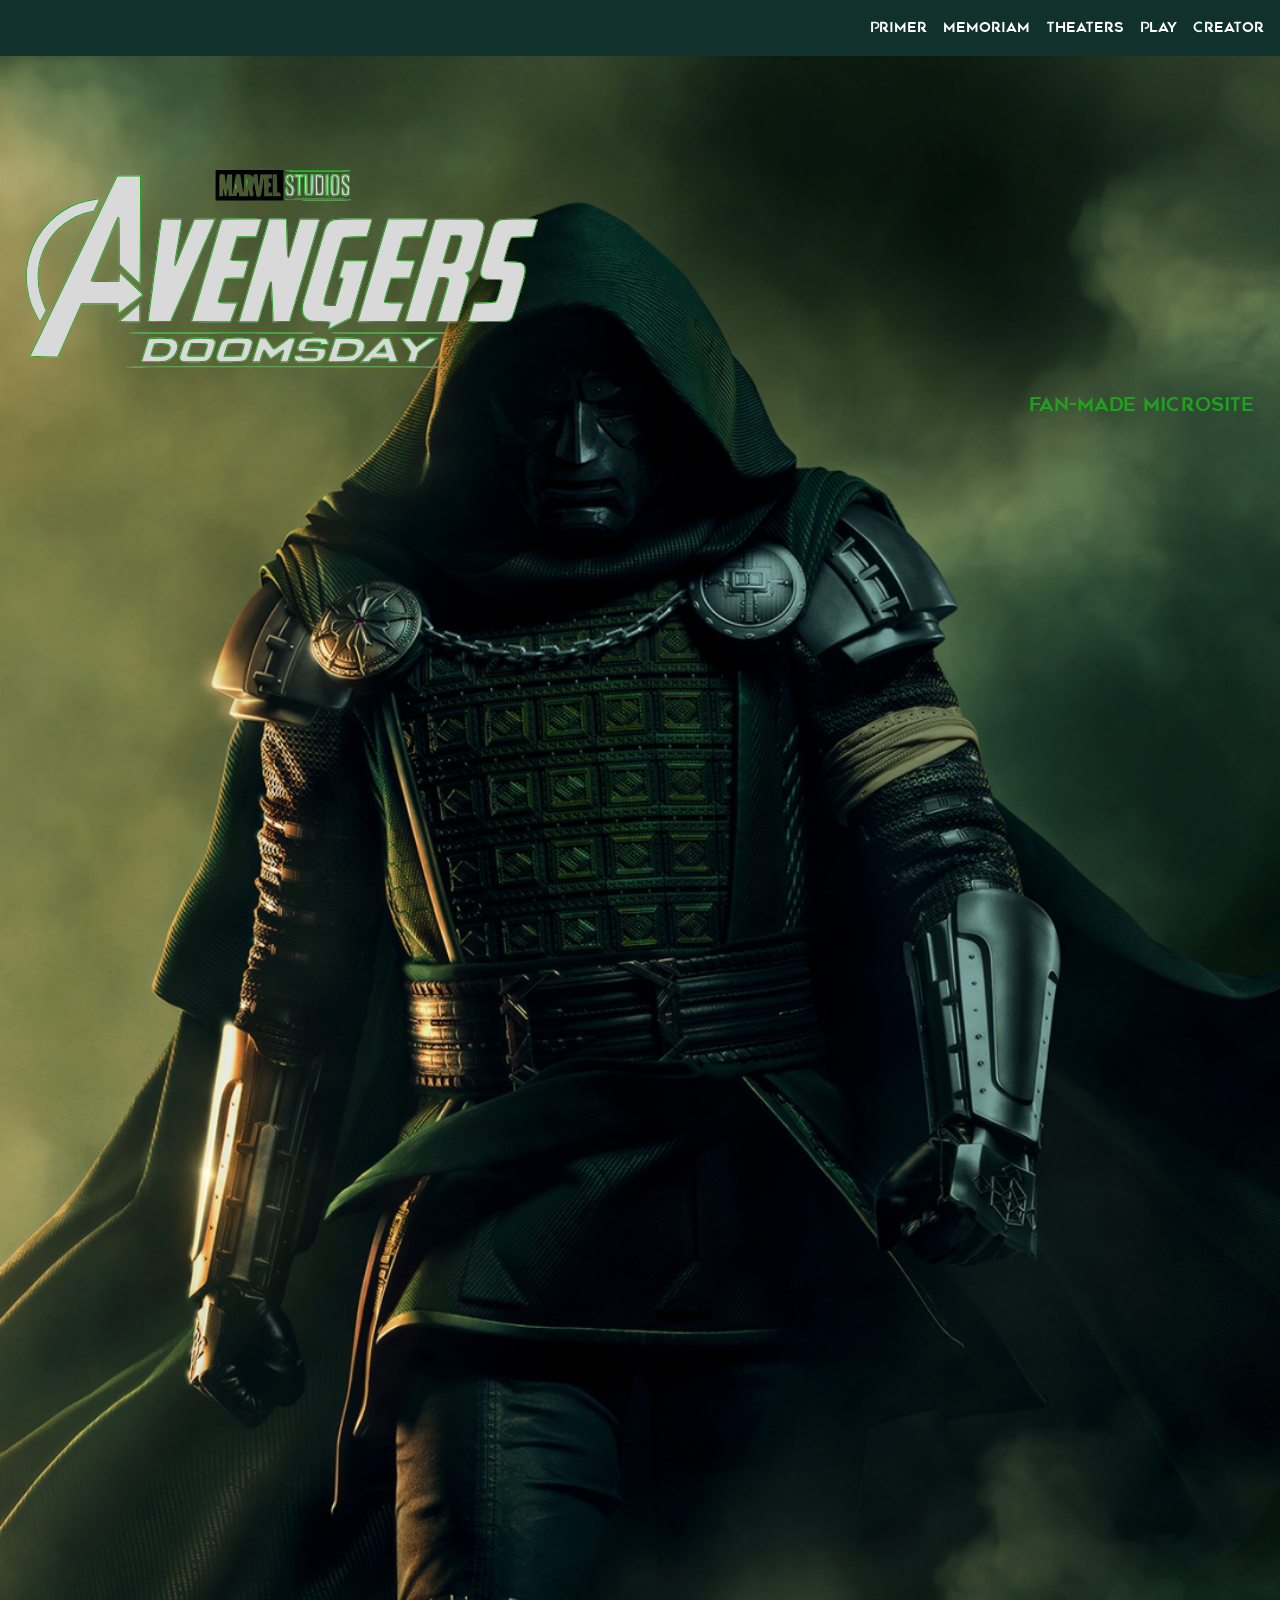
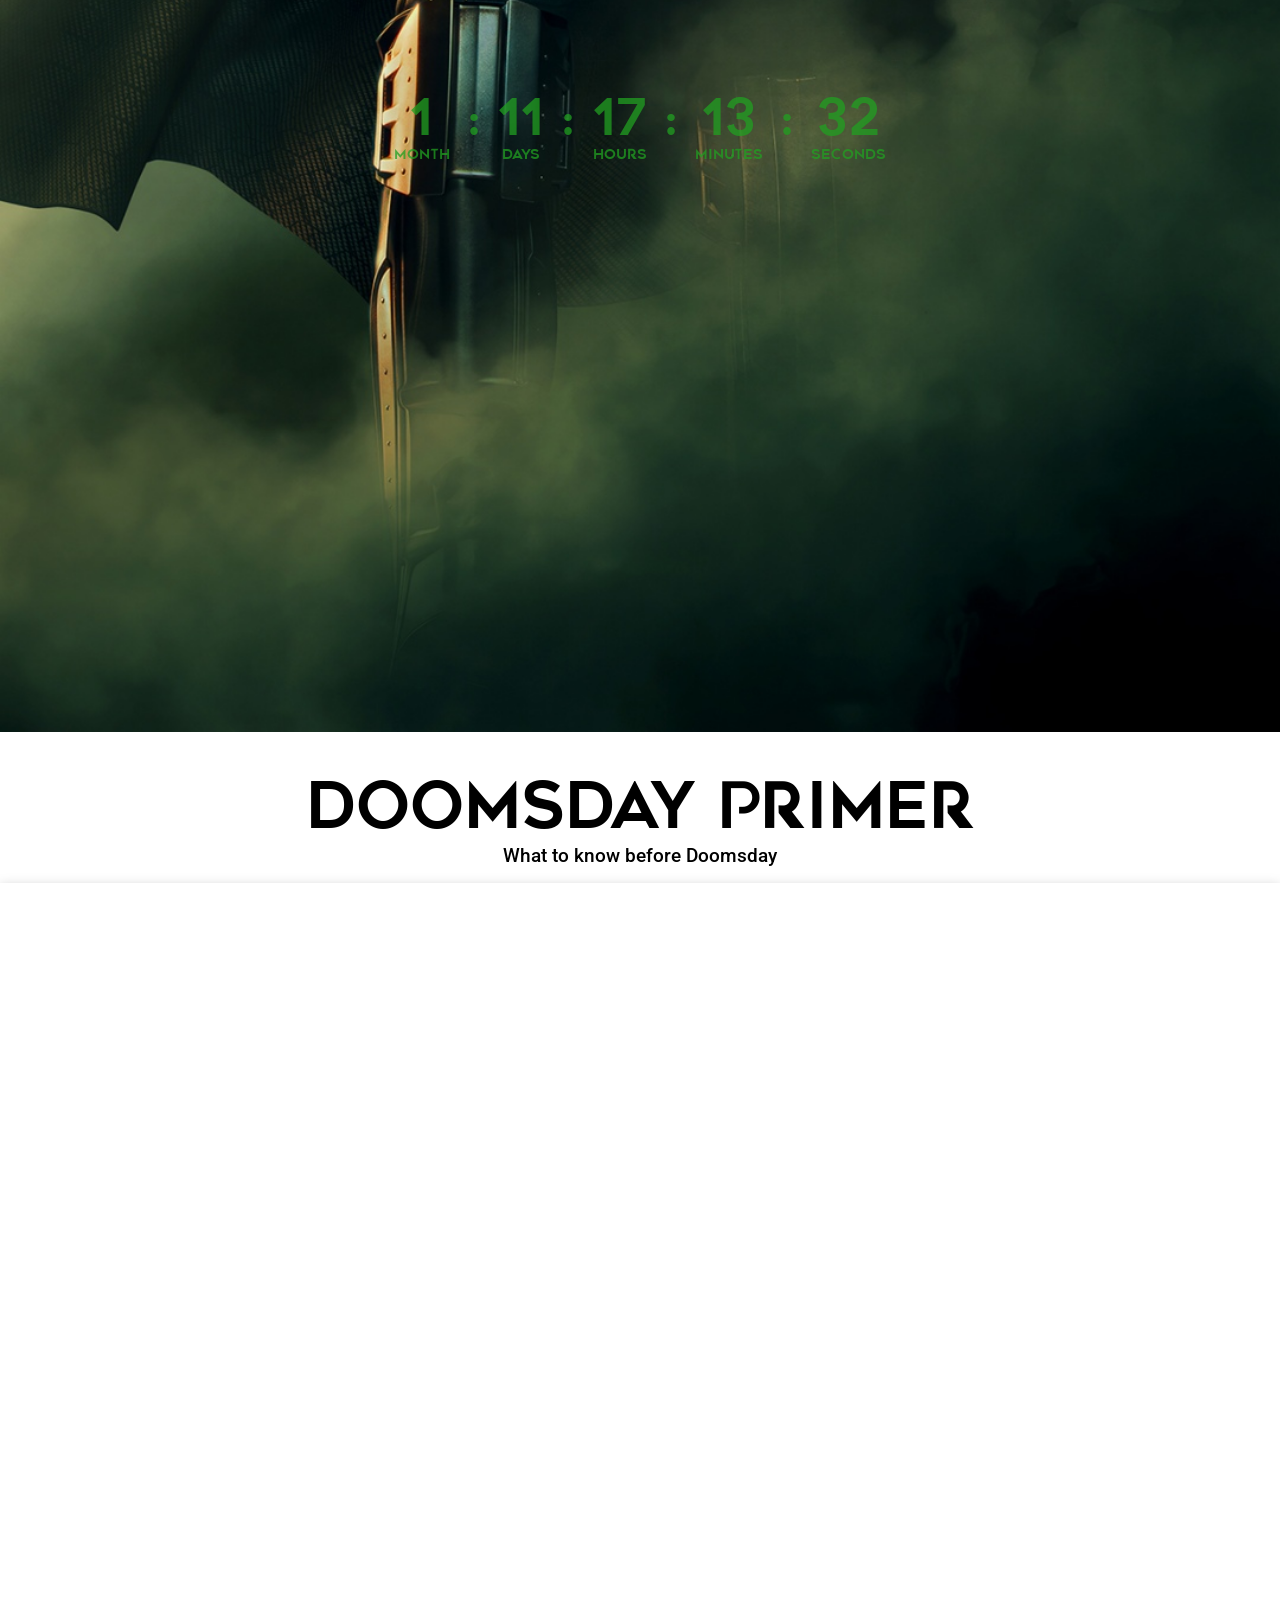
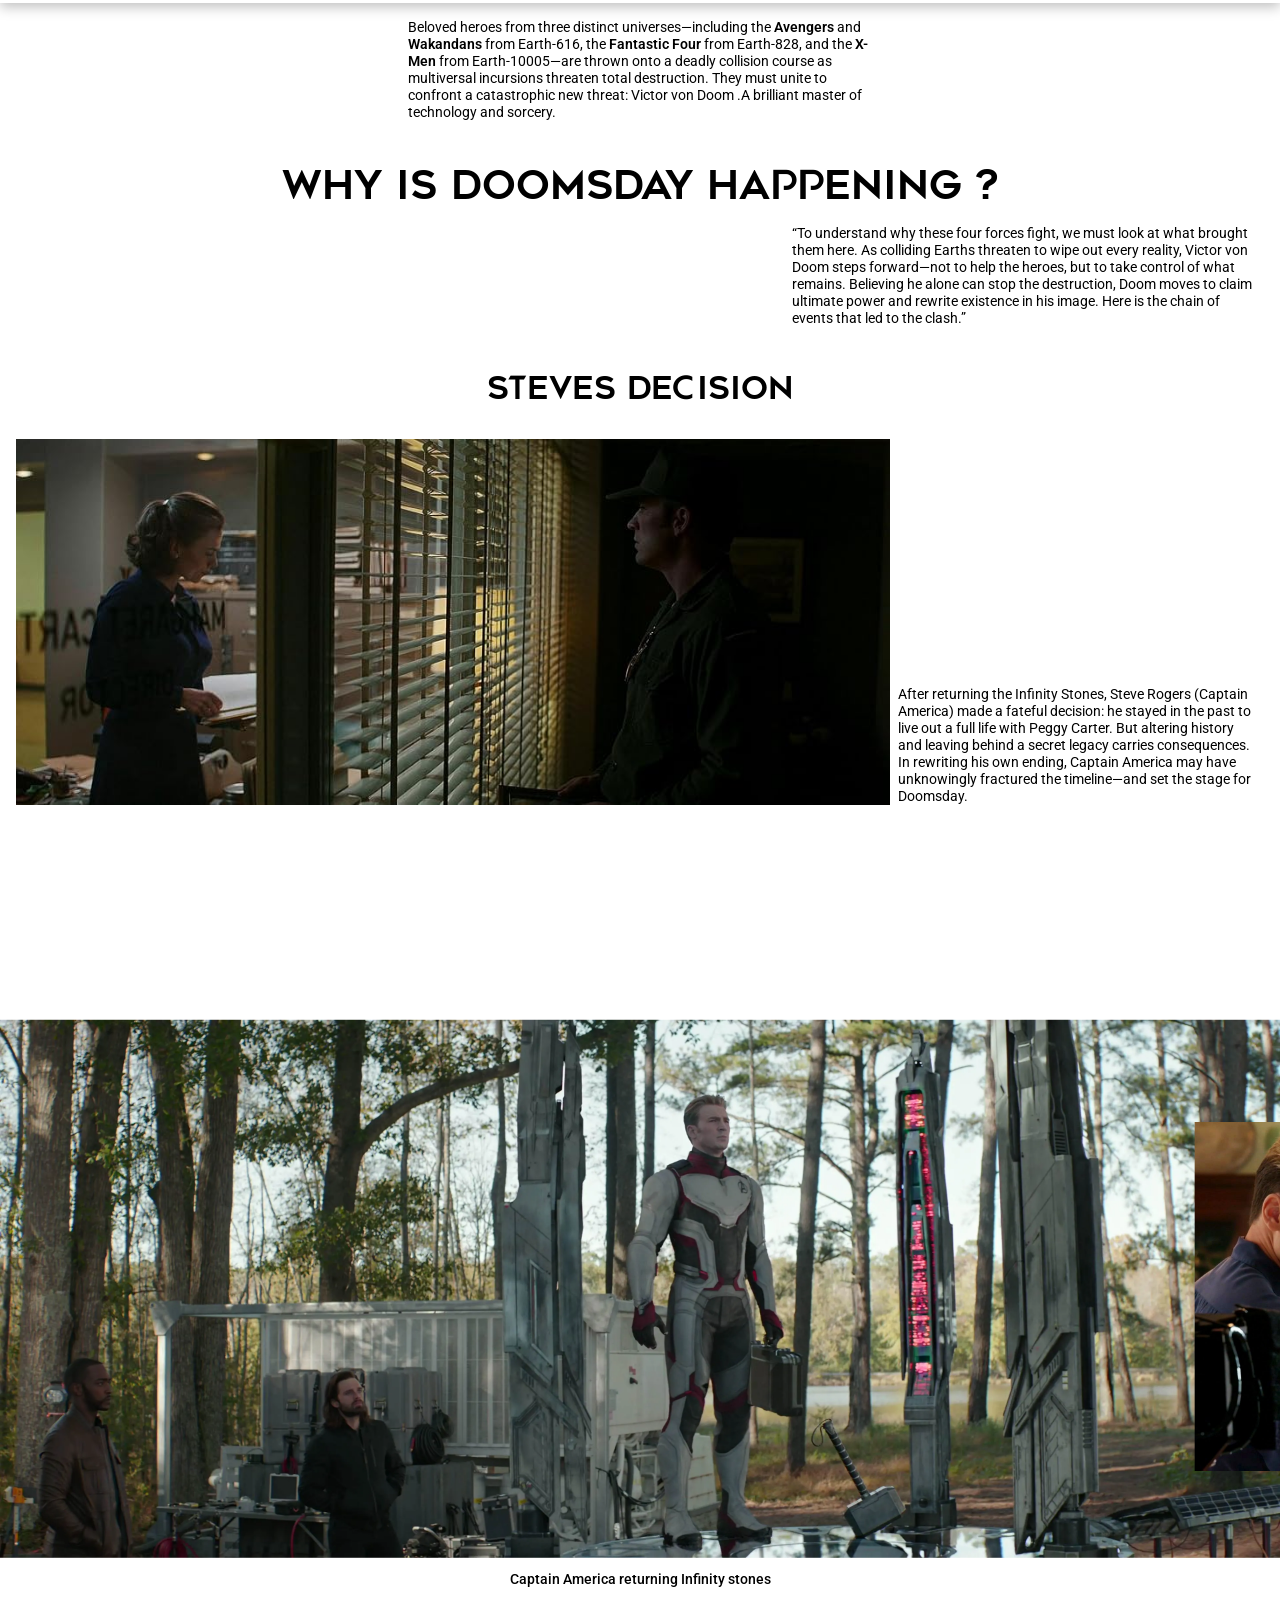
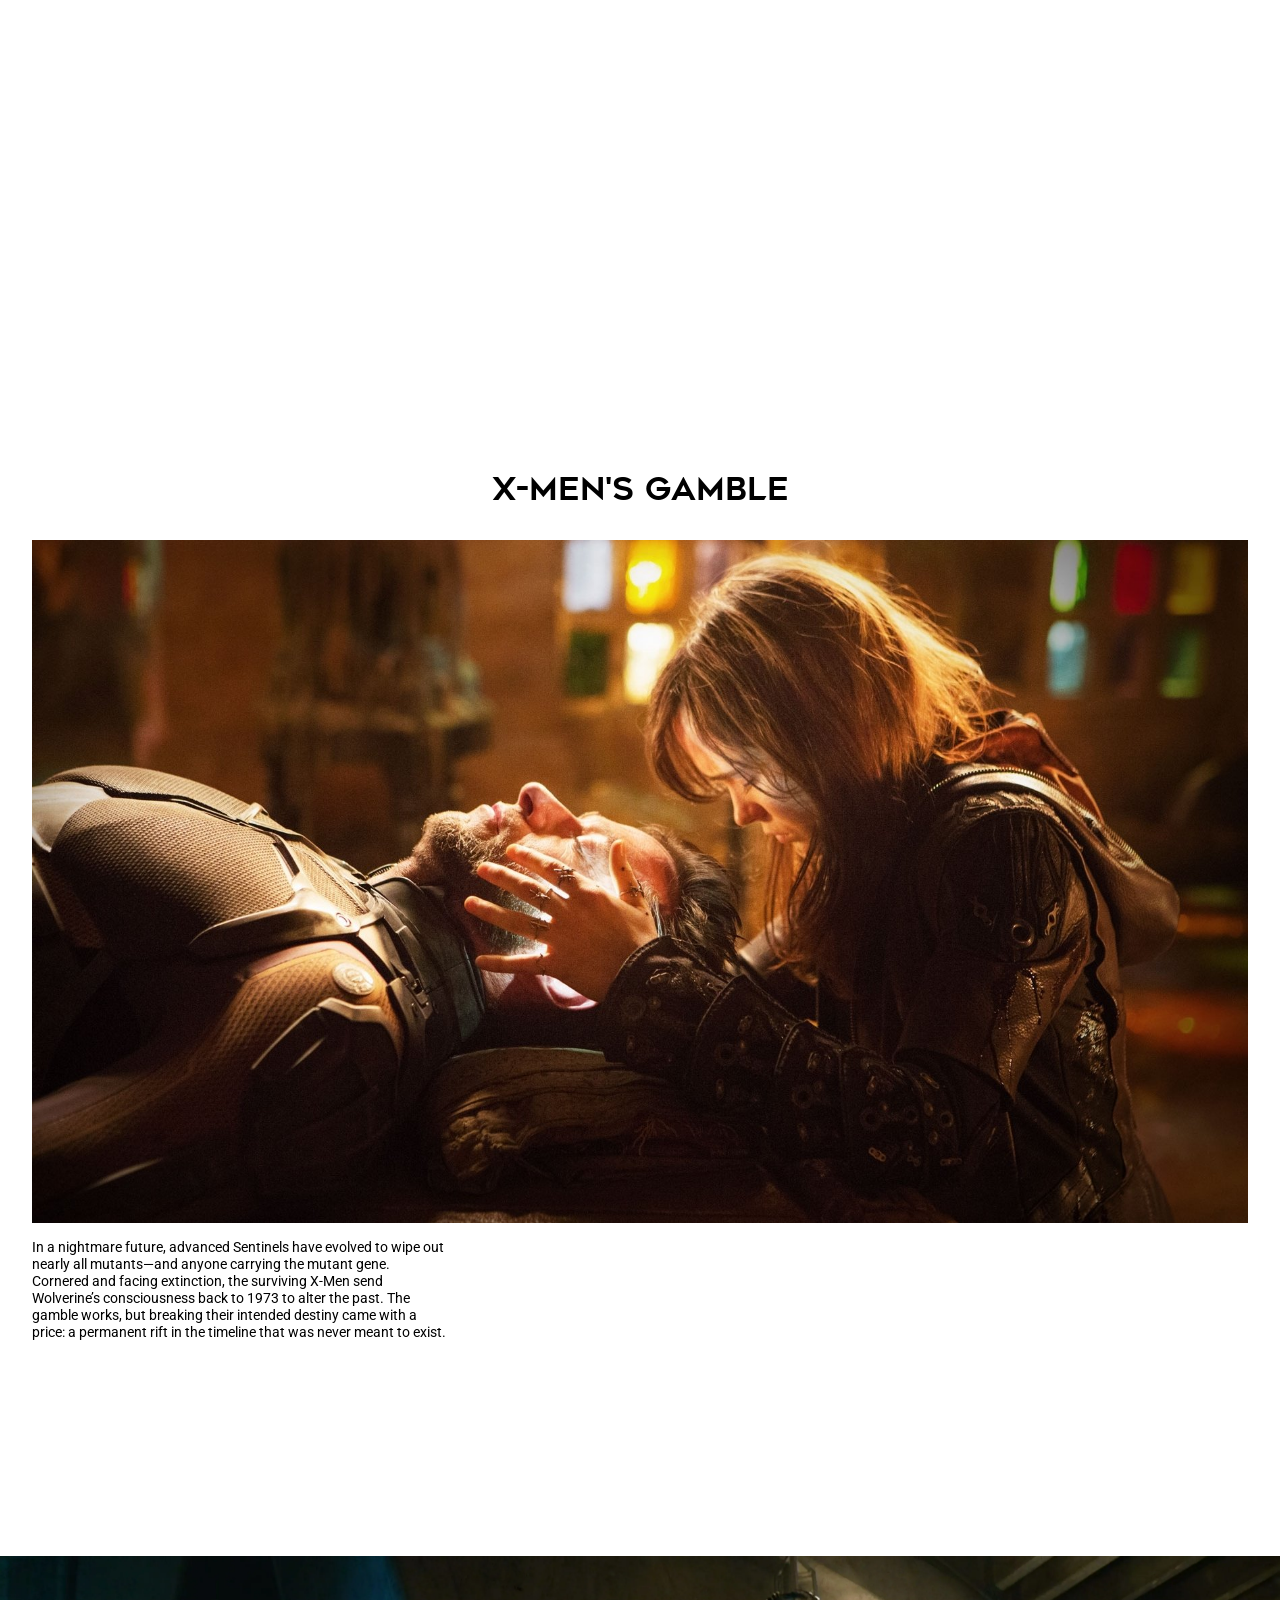
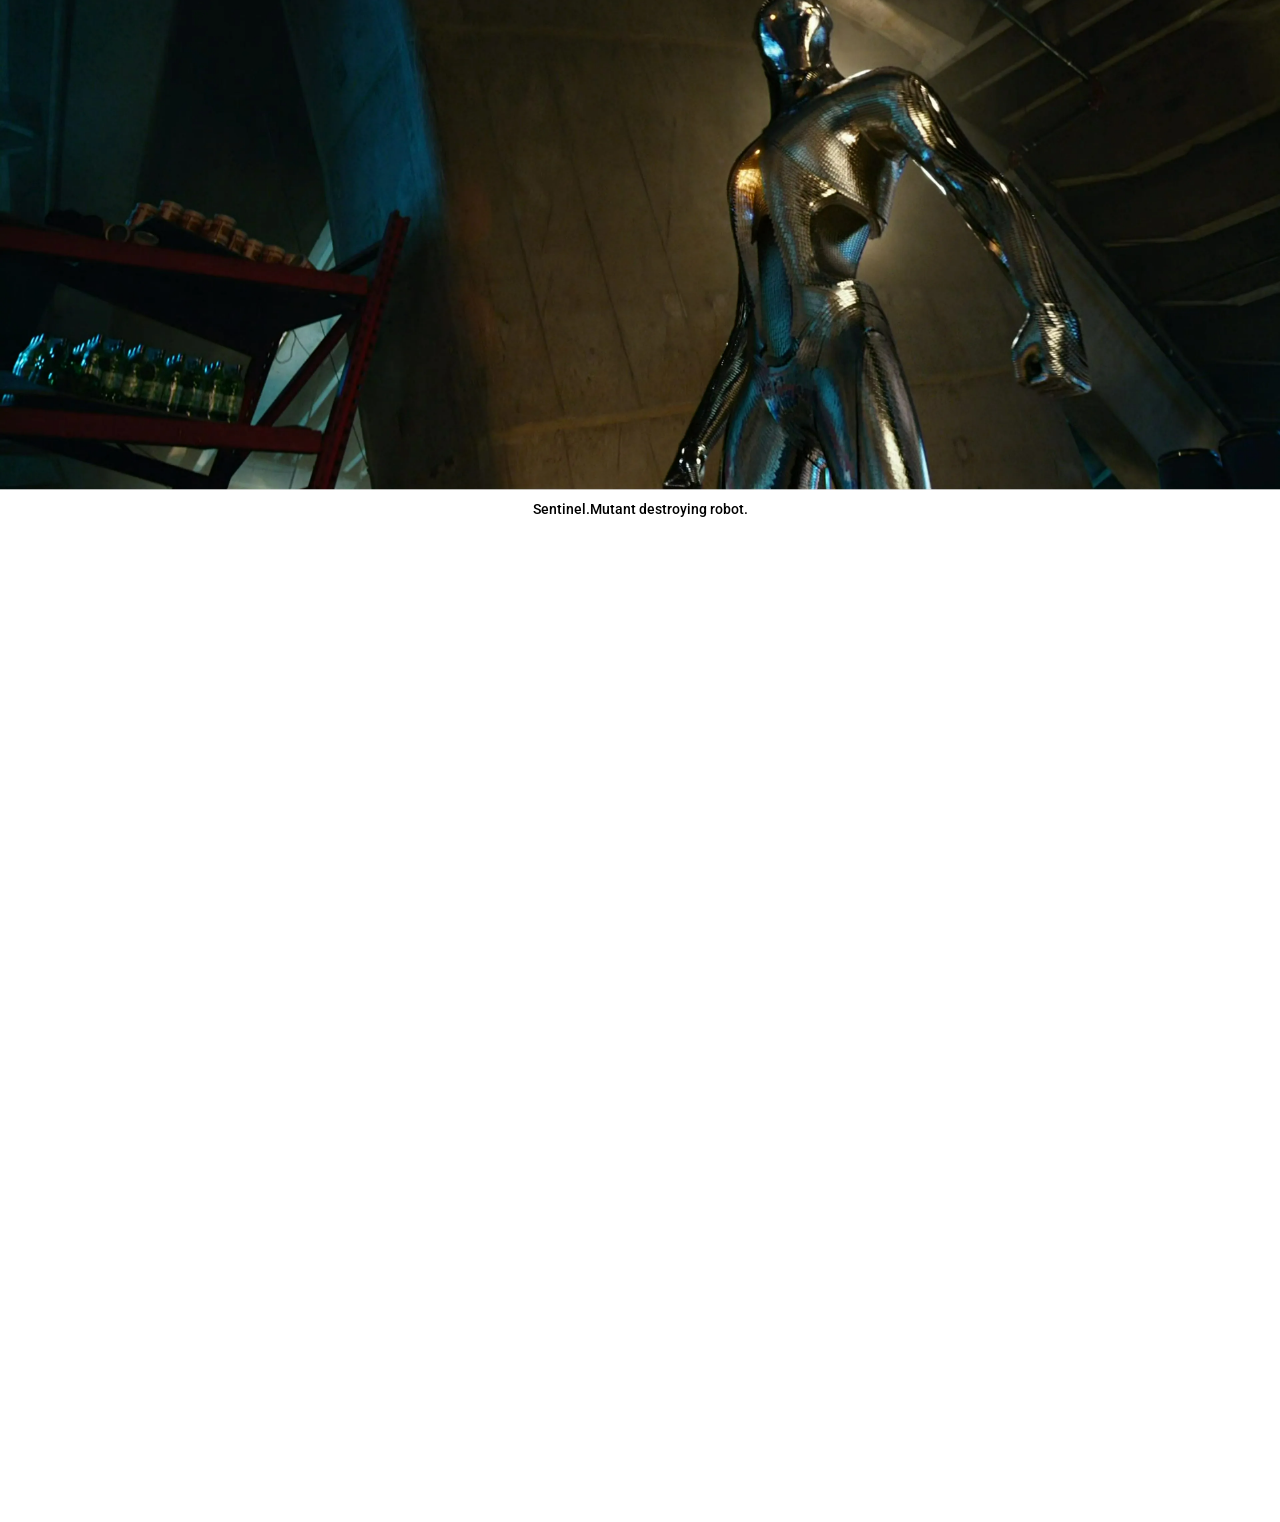
==== commit 41721873: "c" ====
--- a/index.html
+++ b/index.html
@@ -224,7 +224,7 @@
 
         <div class="x-men-hero">
           <div class="x-men-header-img-container">
-          <img src="images/wolverine-sent-to-past.jpg">
+            <img src="images/wolverine-sent-to-past.jpg">
           </div>
           <div class="text">
             In a nightmare future, advanced Sentinels have evolved to wipe out nearly all mutants—and anyone carrying the mutant gene. Cornered and facing extinction, the surviving X-Men send Wolverine’s consciousness back to 1973 to alter the past. The gamble works, but breaking their intended destiny came with a price: a permanent rift in the timeline that was never meant to exist.
@@ -251,8 +251,13 @@
           </div>
         </div>
       </div>
-      <div class="fantasic-4">
+      <div class="fantastic-4">
         <div class="sub-heading">fantasic-4 FARMILIAR GROUND</div>
+        <div class="fantastic-4-hero">
+          <div class="fantasic-4-header-img-container">
+            <img src="">
+          </div>
+        </div>
       </div>
   </main>
         
--- a/doom.css
+++ b/doom.css
@@ -727,8 +727,6 @@
   margin-top: -50vh;
 }
 
-
-
 .x-men-header-img-container  {
   min-width:100;
   width:100%;
@@ -745,7 +743,9 @@
     left: -20%;       /* (100% - 150%) / 2, keeps it centred */
   
   }
-
-  
-}
-
+}
+
+
+.fantastic-4 .sub-heading {
+  text-align: center;
+}
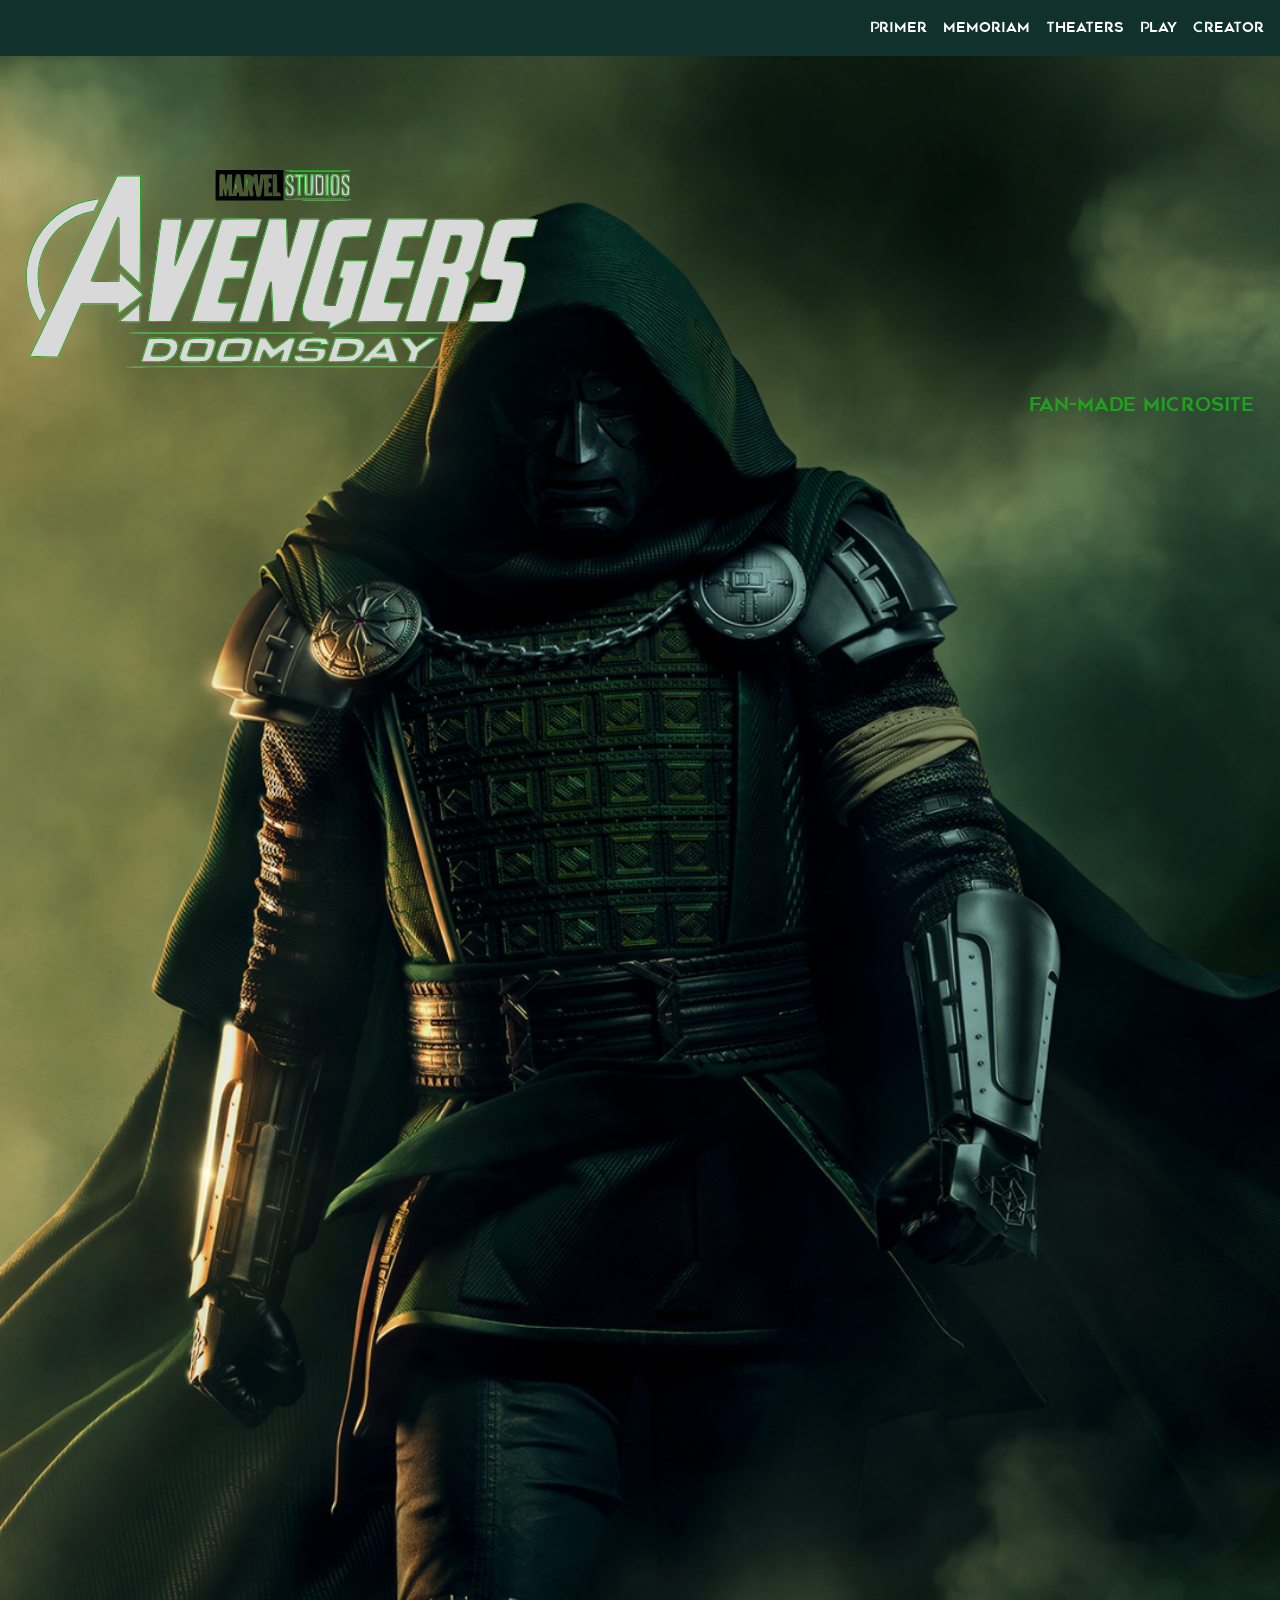
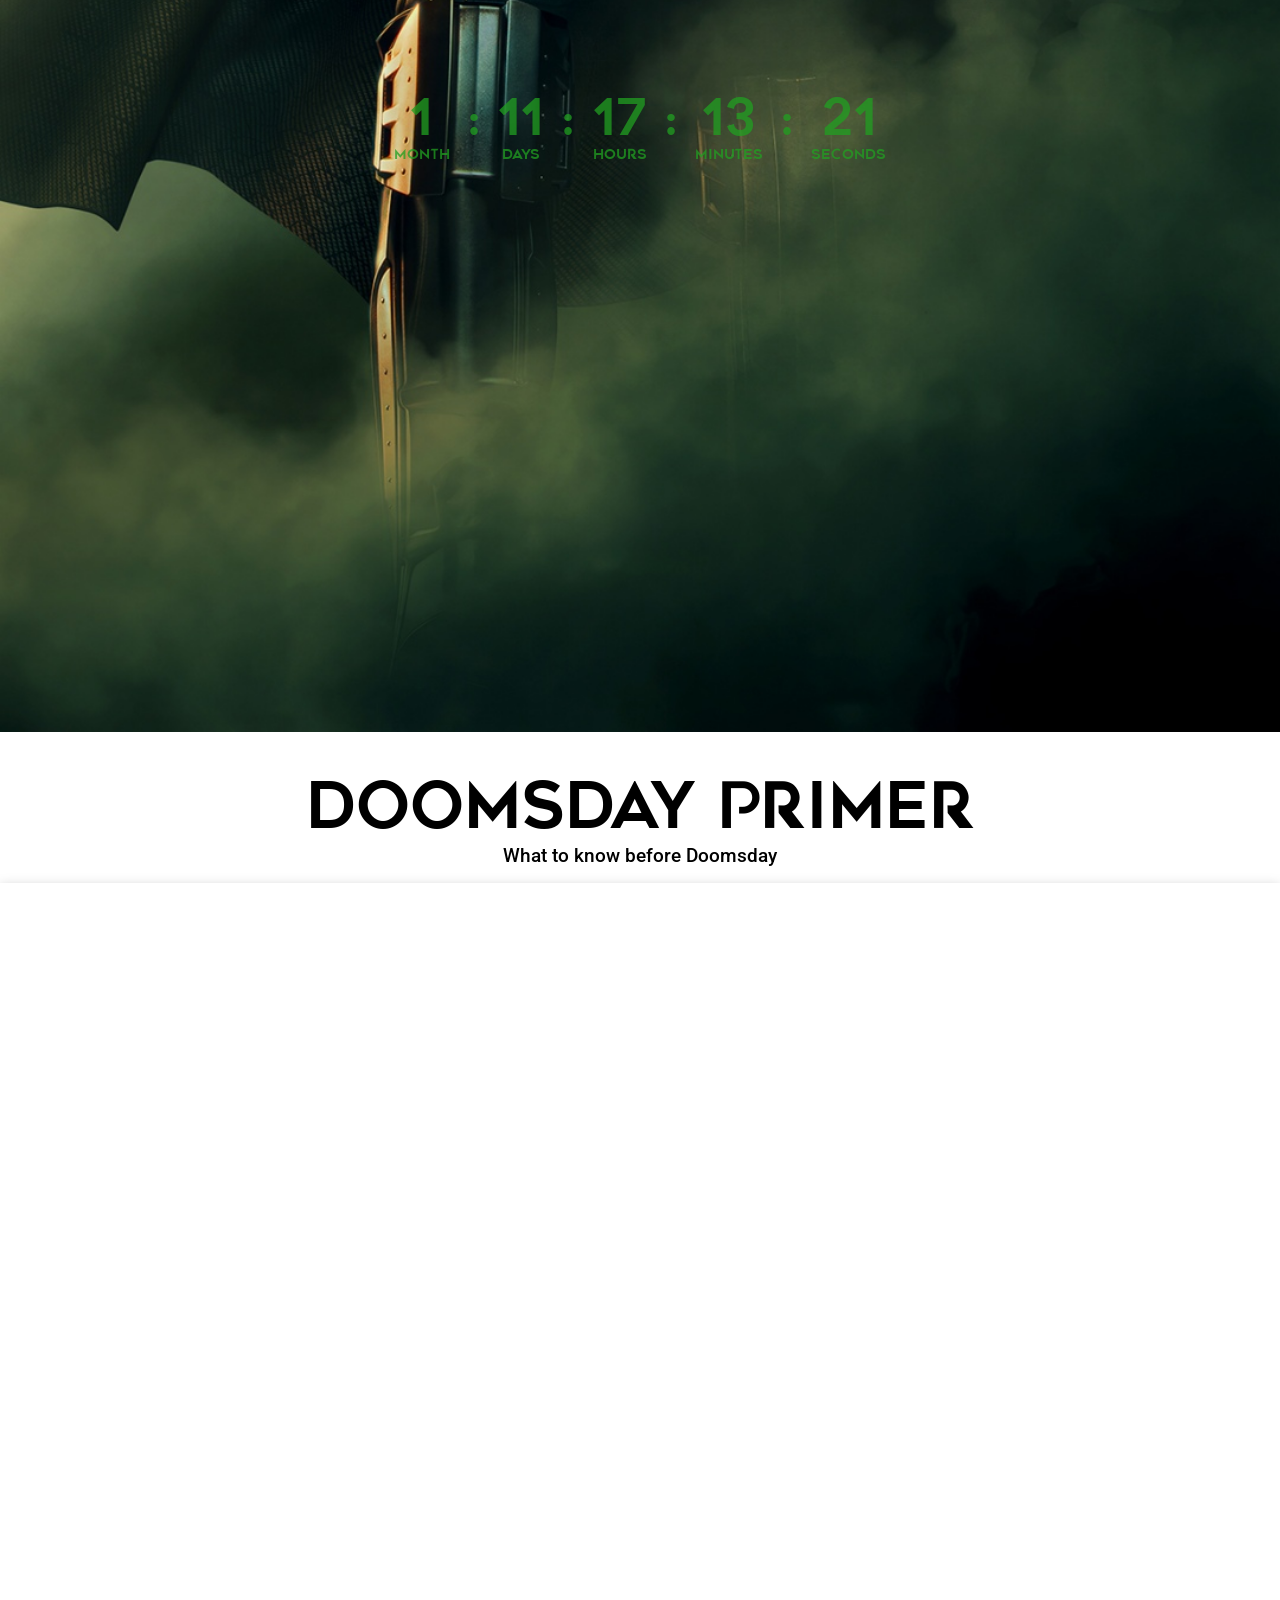
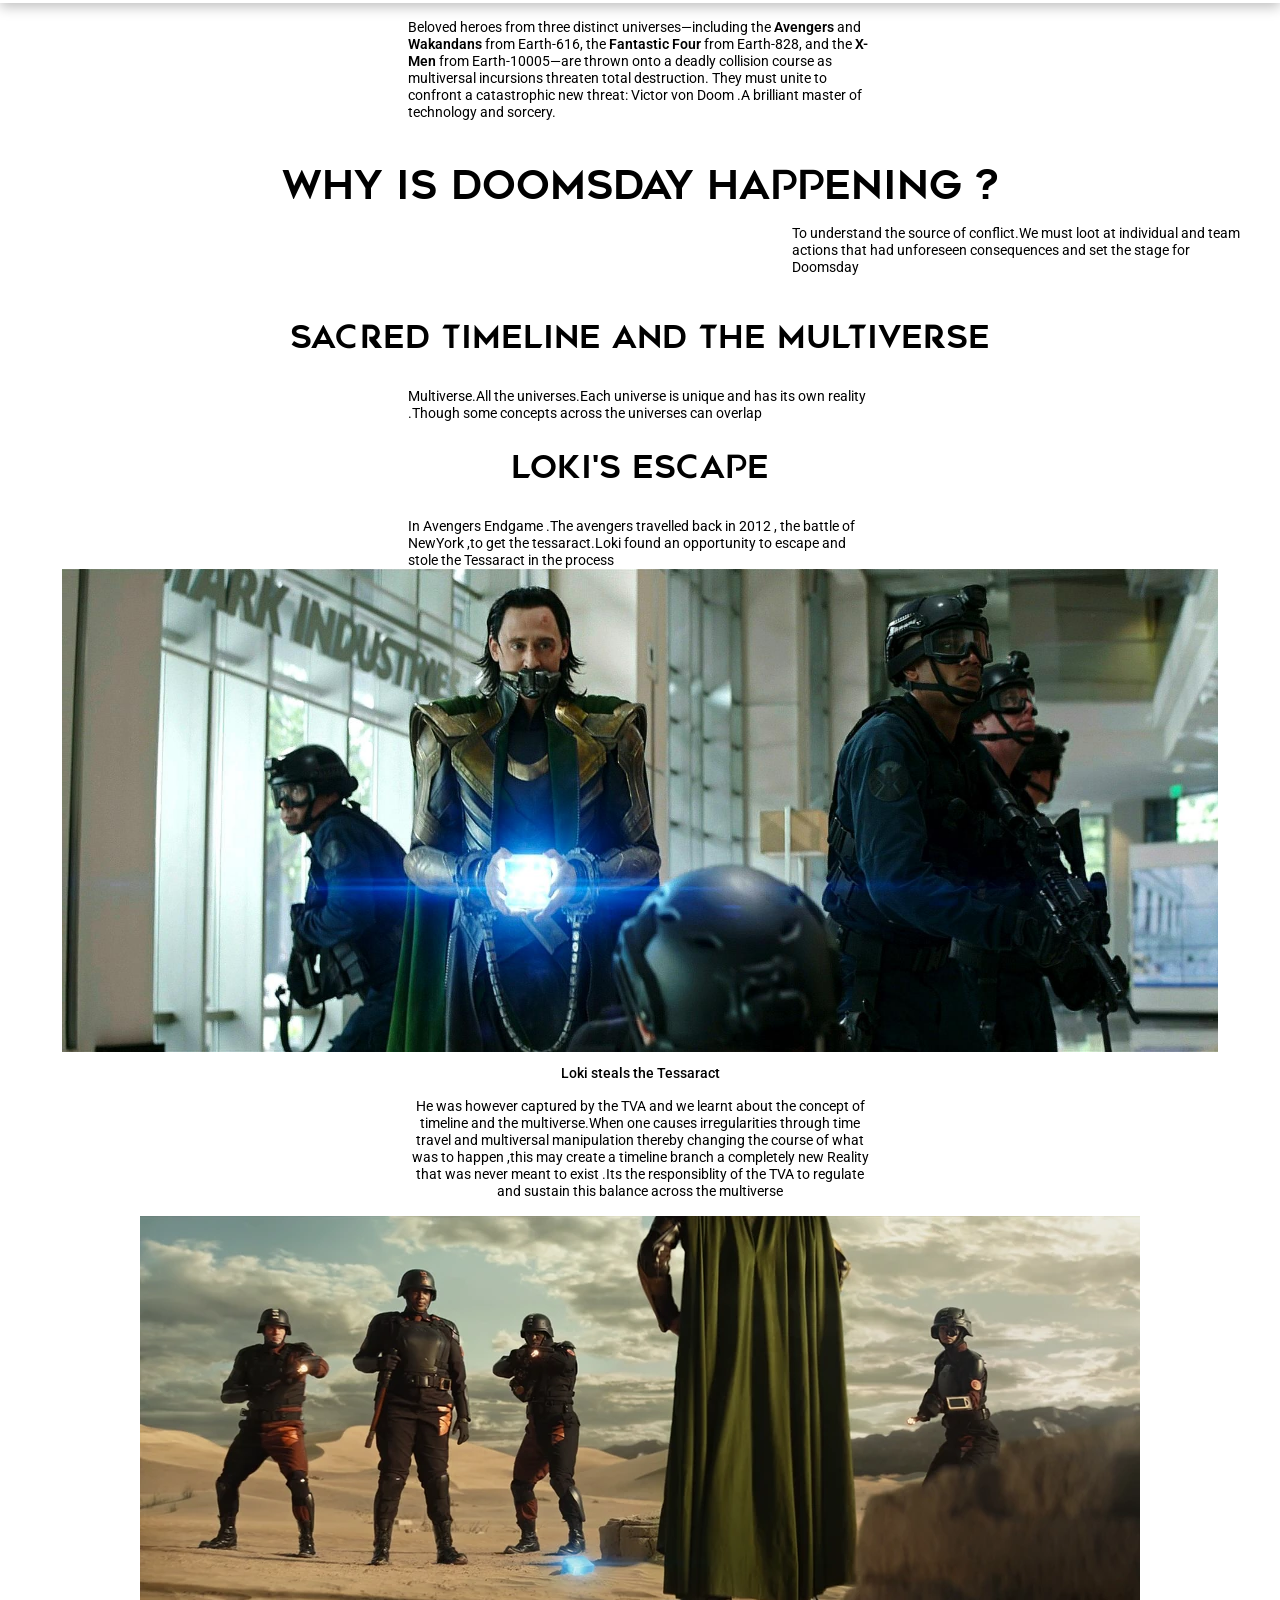
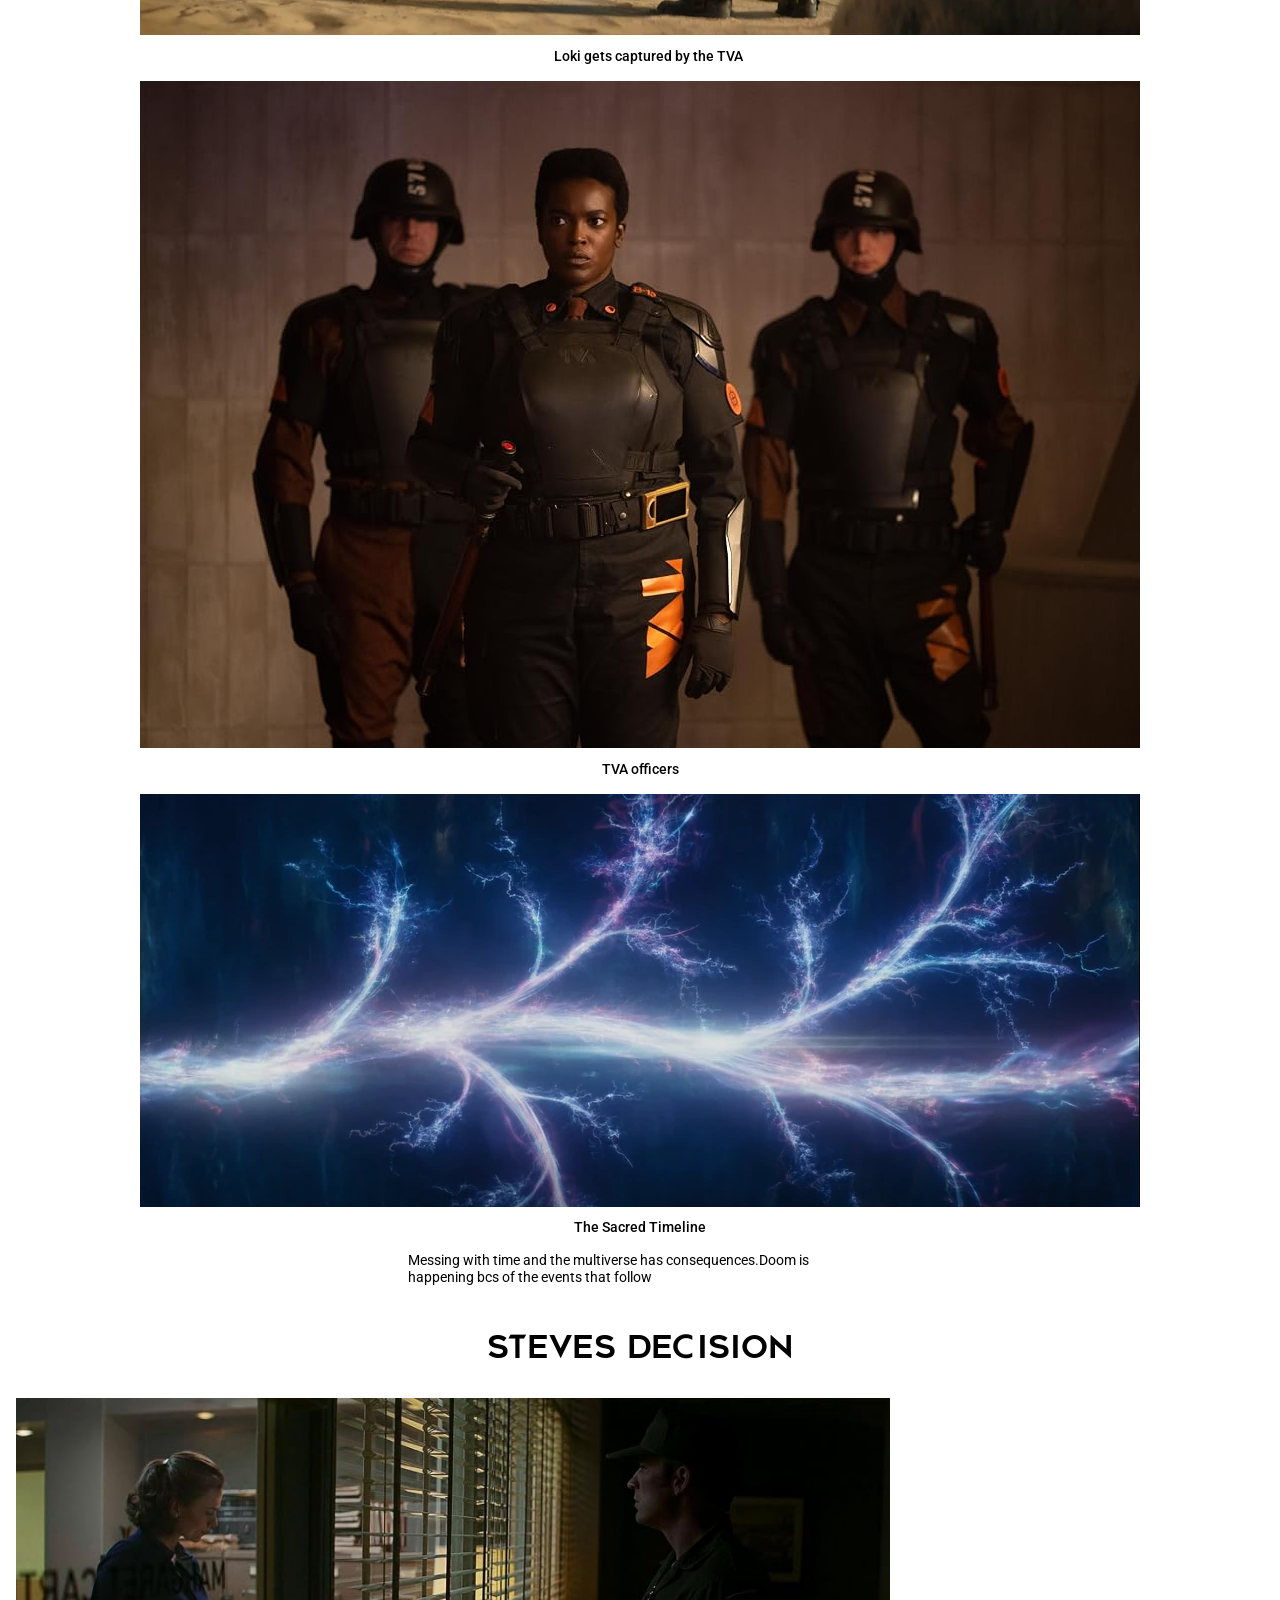
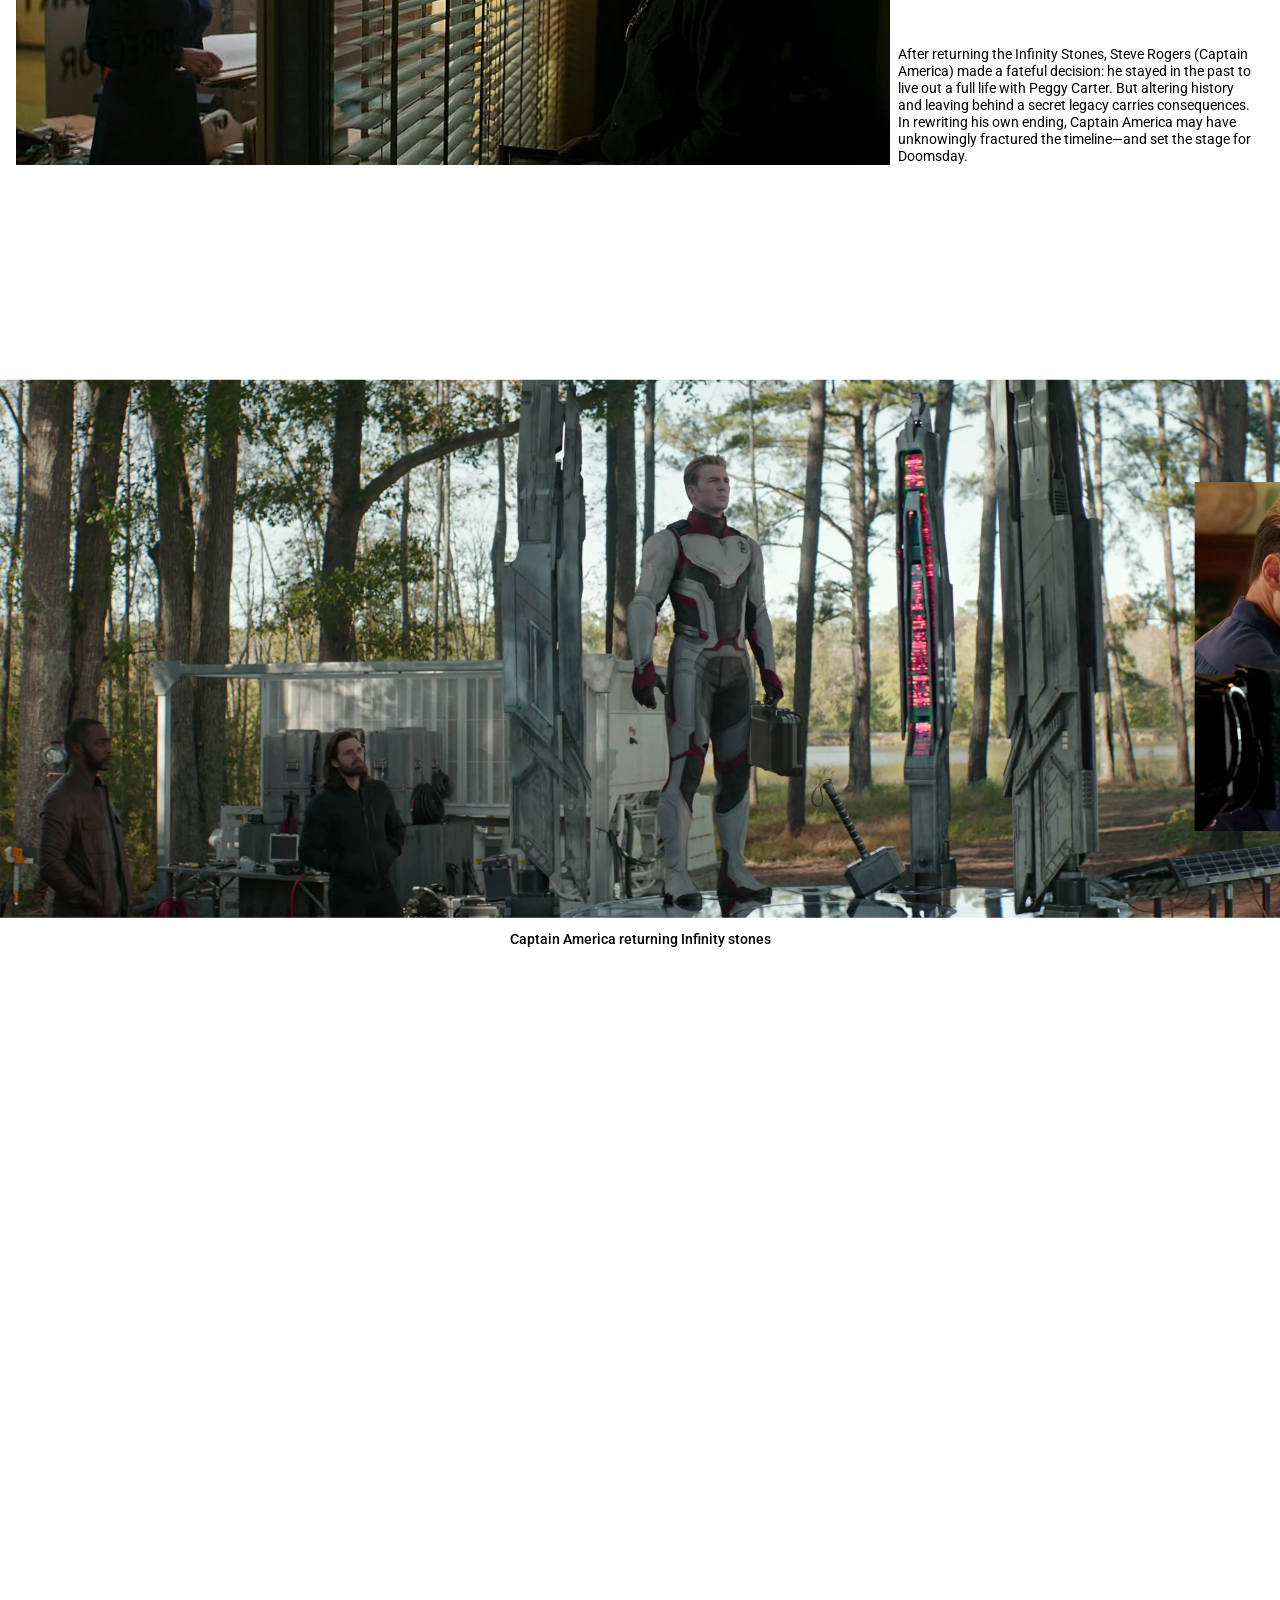
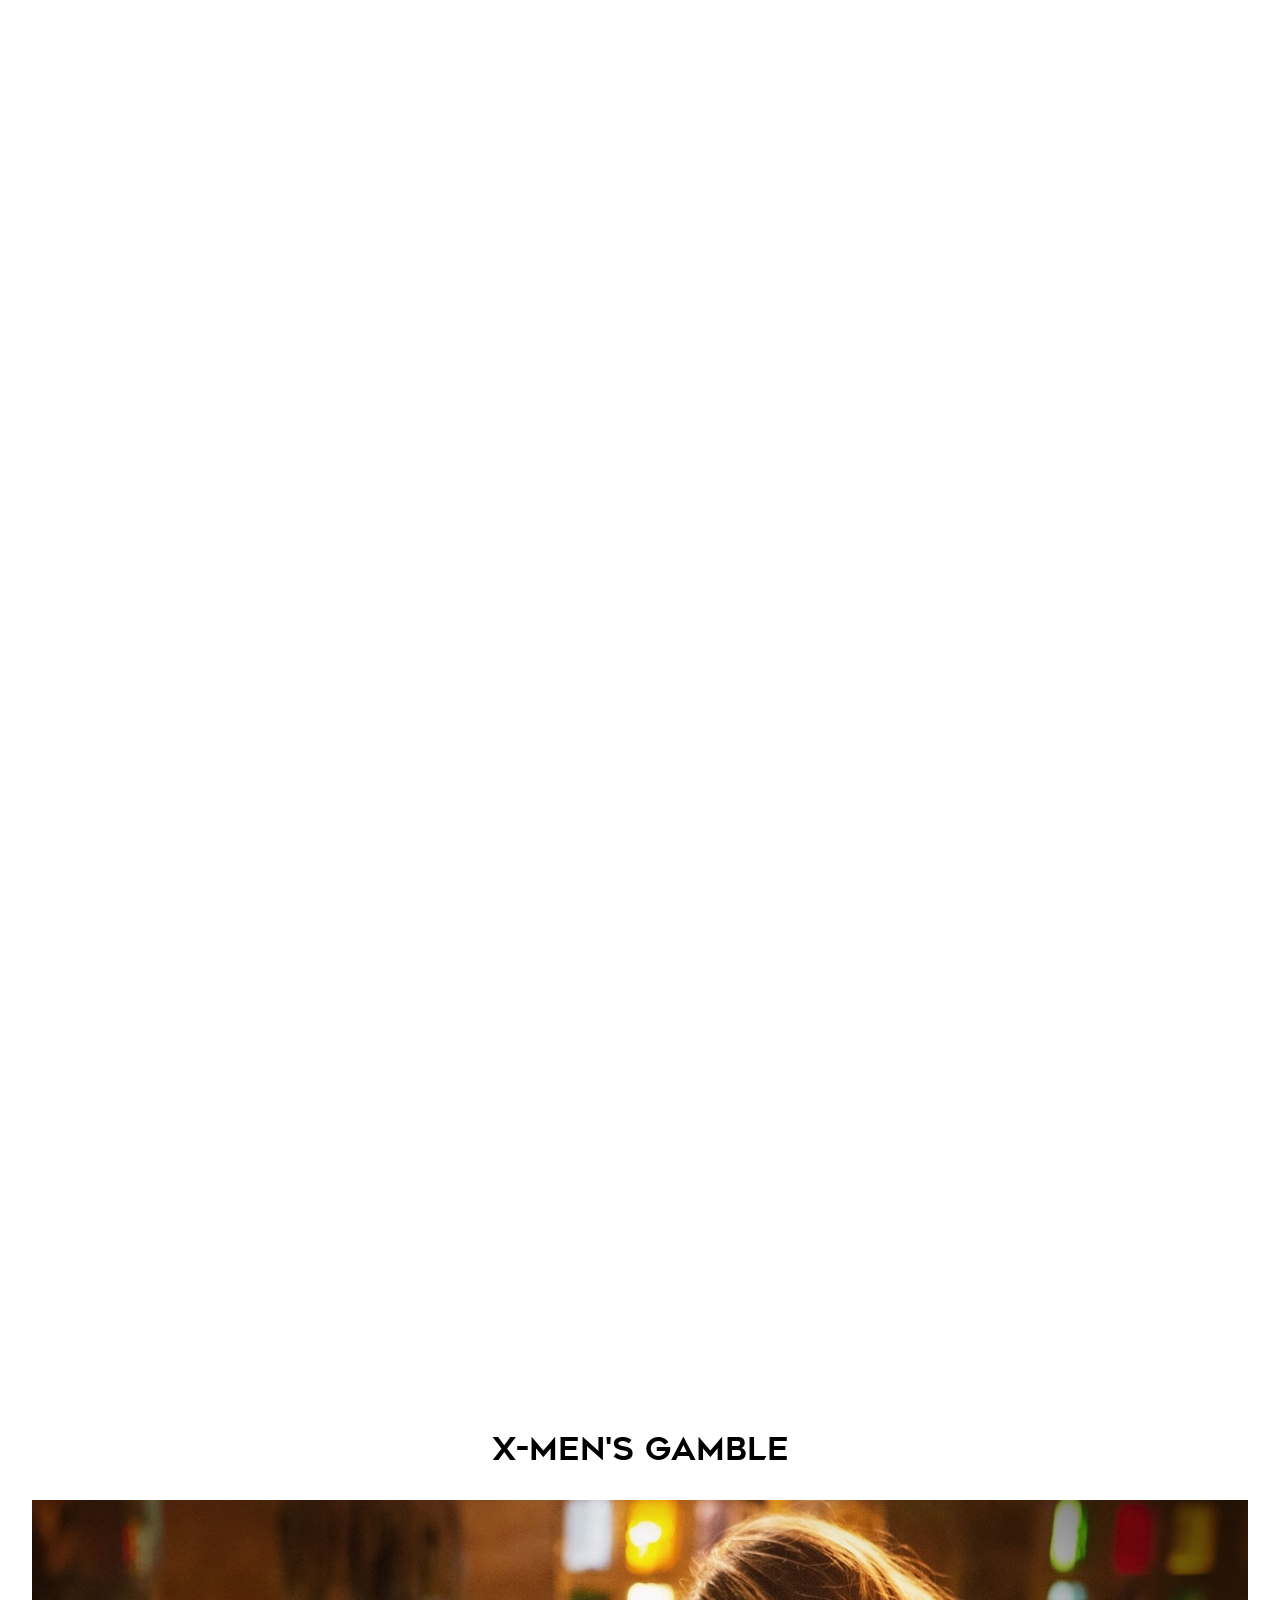
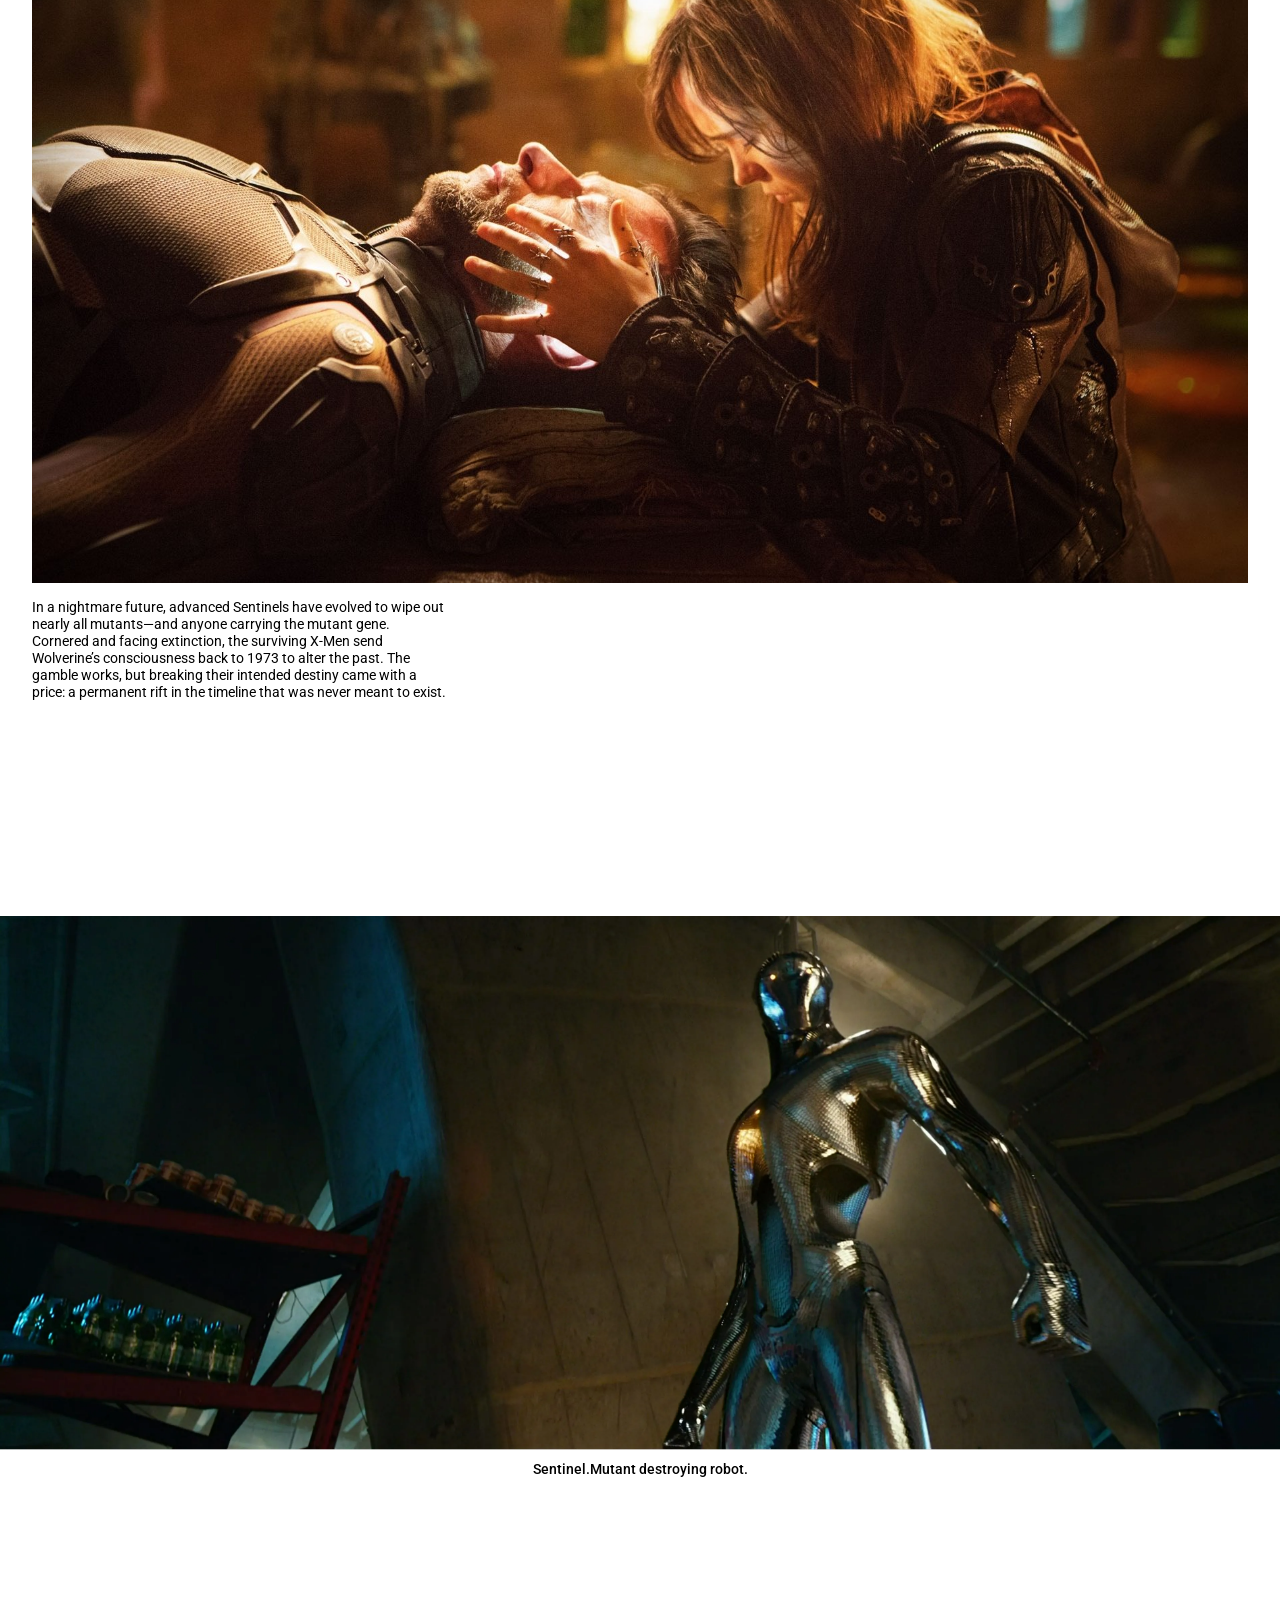
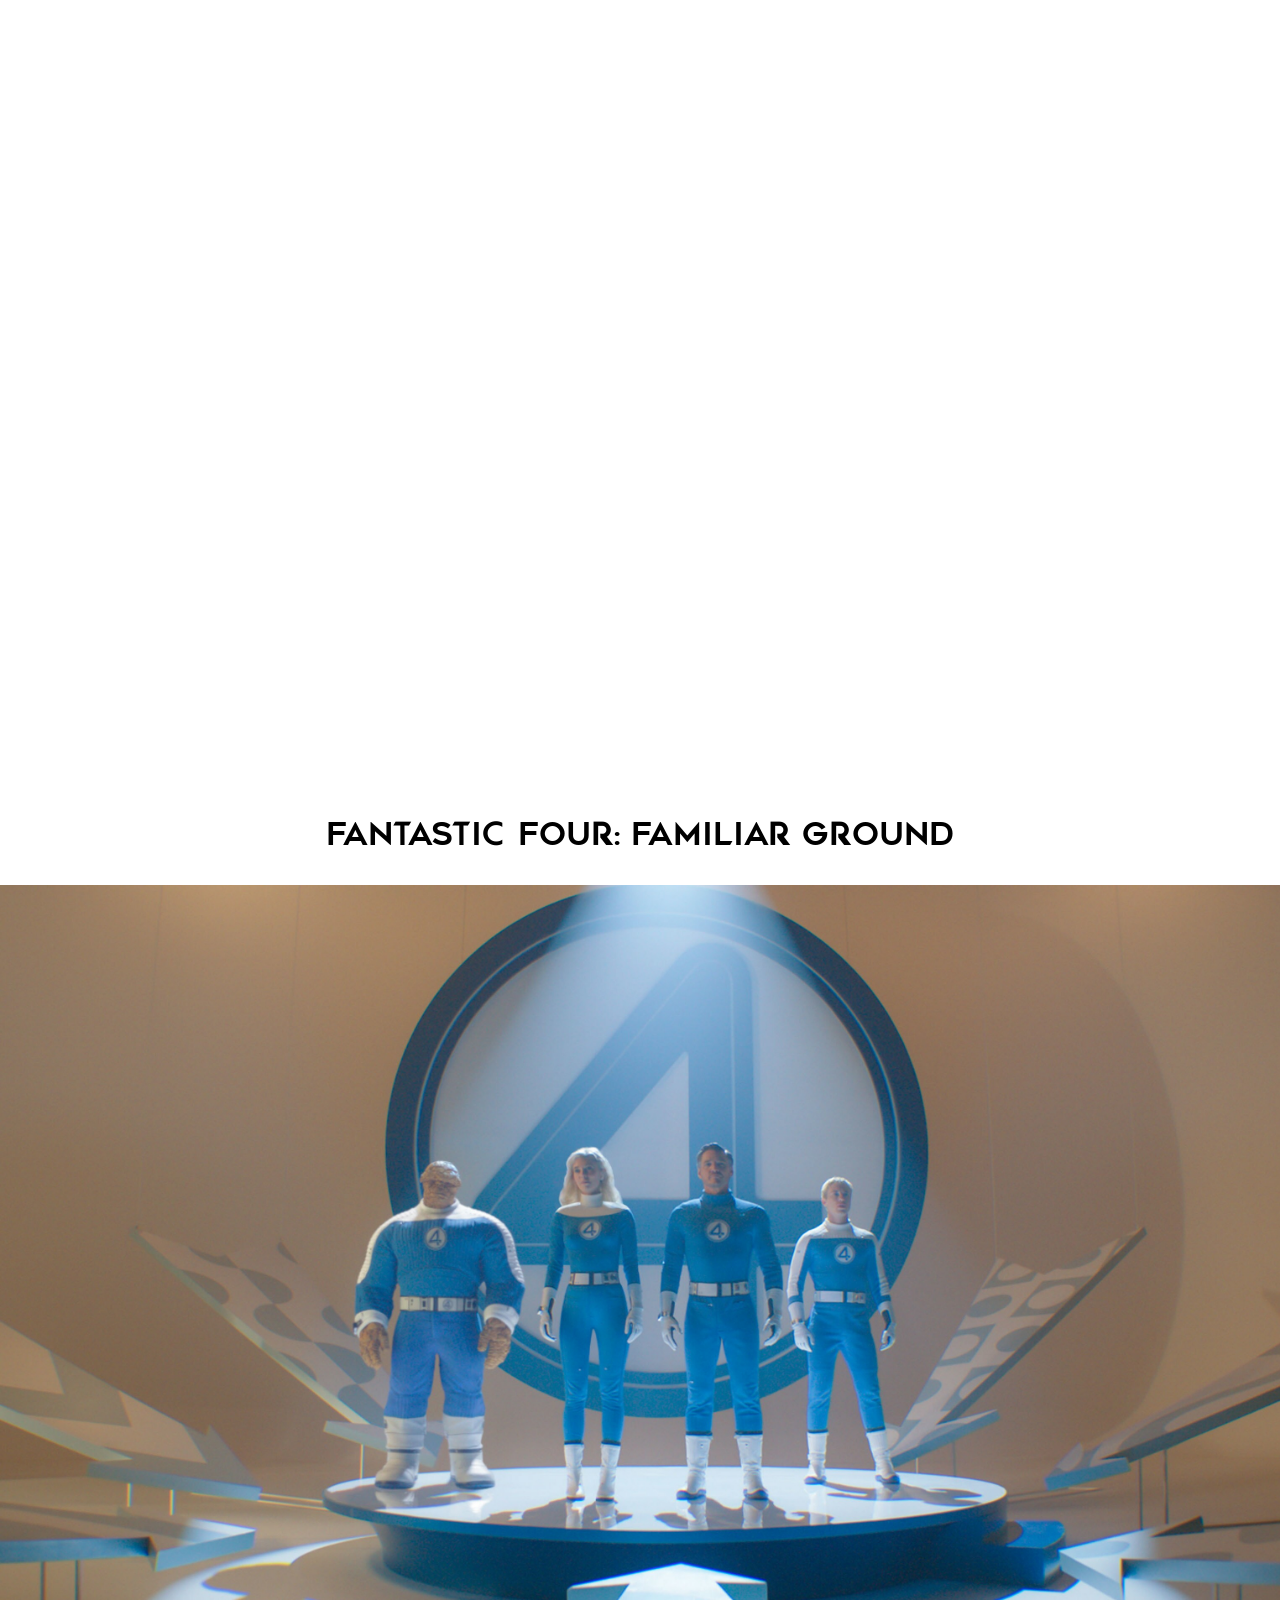
==== commit c7d47f90: "c" ====
--- a/index.html
+++ b/index.html
@@ -14,18 +14,36 @@
     <div class="menu-header">
       <div class="menu-logo">AVENGERS DOOMSDAY</div>
       <button class="close-button">
-        <svg xmlns="http://www.w3.org/2000/svg" fill="none" viewBox="0 0 24 24" stroke-width="1.5" stroke="currentColor" >
+        <svg xmlns="http://www.w3.org//svg" fill="none" viewBox="0 0 24 24" stroke-width="1.5" stroke="currentColor" >
         <path stroke-linecap="round" stroke-linejoin="round" d="M6 18 18 6M6 6l12 12" />
         </svg>
       </button>
     </div>
     <div class="menu-body">
-      <div><a href="#">PRIMER</a></div>
-      <div><a href="#">MEMORIAM</a></div>
-      <div><a href="#">THEATERS</a></div>
-      <div><a href="#">PLAY</a></div>
-      <div><a href="#">CREATOR</a></div>
-      
+      <button class="menu-button primer-btn">PRIMER</button>
+      <ul class="list list-1">
+        <li>Steve's decision</li>
+        <li>X-Mens Gamble</li>
+        <li>Fantastic four: Familiar ground</li>
+      </ul>
+      <button class="menu-button memoriam-button">MEMORIAM</button>
+      <button class="menu-button theaters-btn">THEATERS</button>
+      <ul class="list list-2">
+        <li>Steve's decision</li>
+        <li>X-Mens Gamble</li>
+        <li>Fantastic four: Familiar ground</li>
+      </ul>
+
+      <button class="menu-button play-btn">PLAY</button>
+    
+
+      <button class="menu-button creator-btn">CREATOR</button>
+      <ul class="list list-3">
+        <li>About creator</li>
+        <li>Resume</li>
+        <li>Contacts</li>
+      </ul>
+
     </div>
     <div class="menu-footer">
     </div>
@@ -162,7 +180,7 @@
                   <source media="(max-width: 768px)" srcset="https://img.youtube.com/vi/iFl4YeX6jmc/oardefault.jpg">
                   <img src="https://img.youtube.com/vi/irVNGjRFZGk/hqdefault.jpg" alt="Watch the video">
                 </picture>
-                <div class="play-btn">▶</div>
+                <div class="play-button">▶</div>
               </div>
               <div class="text">
               Beloved heroes from three distinct universes—including the <span class="hl">Avengers</span> and <span class="hl">Wakandans</span> from Earth-616, the <span class="hl">Fantastic Four</span> from Earth-828, and the <span class="hl">X-Men</span> from Earth-10005—are thrown onto a deadly collision course as multiversal incursions threaten total destruction. They must unite to confront a catastrophic new threat: <span>Victor von Doom</span> .A brilliant master of technology and sorcery.
@@ -171,12 +189,58 @@
           </div> 
 
       </div>   
+
       <div class="doom-reason-el">
           <div class="doomsday-reason">WHY IS DOOMSDAY HAPPENING ?</div>
 
           <div class="text">
-            “To understand why these four forces fight, we must look at what brought them here. As colliding Earths threaten to wipe out every reality, Victor von Doom steps forward—not to help the heroes, but to take control of what remains. Believing he alone can stop the destruction, Doom moves to claim ultimate power and rewrite existence in his image. Here is the chain of events that led to the clash.”
-          </div>
+            To understand the source of conflict.We must loot at individual and team actions that  had unforeseen consequences and set the stage for Doomsday
+          </div>
+      </div>
+
+      <div class="timeline-n-multiverse">
+        <div class="timeline-header">
+          <div class="sub-heading">SACRED TIMELINE AND THE MULTIVERSE</div>
+          <div class="text">Multiverse.All the universes.Each universe is unique and has its own reality .Though some concepts across the universes can overlap</div>
+        </div>
+      </div>
+
+      <div class="loki">
+        <div class="sub-heading">LOKI'S ESCAPE</div>
+        <div class="text">
+          In Avengers Endgame .The avengers  travelled back in 2012 , the battle of NewYork ,to get the tessaract.Loki  found an opportunity to escape and stole  the Tessaract in the process
+        </div>
+        <div class="loki-tessaract-image-container">
+          <img src="images/loki-grabs-tessaract.jpg">
+        </div>
+        <div class="caption loki-caption">Loki steals the Tessaract</div>
+        <div class="loki-text text">
+          He was however captured by the TVA  and we learnt about the concept of timeline and the multiverse.When one causes  irregularities  through time travel and multiversal manipulation thereby  changing the course of what was to happen ,this may create a timeline branch a completely new Reality that was never meant to exist .Its the responsiblity of the TVA to regulate and sustain this balance across the multiverse
+        </div>
+        <div class="tva-n-timeline-page">
+          <div class="loki-n-tva">
+            <div class="tva-n-loki-image-container">
+              <img src="images/loki-gets-captured.webp">
+            </div>
+            <div class="caption">Loki gets captured by the TVA</div>
+          </div>
+          <div class="tva-container">
+            <div  class="tva-image-contaner">
+              <img src="images/tva-officers.jpg">
+            </div>
+            <div class="caption">TVA officers</div>
+          </div>
+          <div class="timeline-container">
+            <div class="sacred-timeline-image-container">
+              <img src="images/sacred-timeline.webp">
+            </div>
+            <div class="caption">The Sacred Timeline</div>
+          </div>
+          <div class="text">
+            Messing with time and the multiverse has consequences.Doom is happening bcs of the events that follow 
+          </div>
+        </div>
+
       </div>
 
       <div class="steve">
@@ -198,21 +262,21 @@
             <div class="cap-image-1">
               <img src="images/cap-return-stones.webp">
             </div>
-            <div>Captain America returning Infinity stones</div>
+            <div class="caption">Captain America returning Infinity stones</div>
           </div>
           
           <div class="gallery-item steve-gallery-grid-2">
             <div class="cap-image-2">
               <img src="images/cap-embracing-peggy.jpg">
             </div>
-            <div>Steve and Peggy dancing</div>
+            <div class="caption">Steve and Peggy dancing</div>
           </div> 
           
           <div class="gallery-item steve-gallery-grid-2">
             <div class="cap-image-3">
               <img src="images/cap-n-child.jpg">
             </div>
-            <div>Steve holding his child</div>
+            <div class="caption">Steve holding his child</div>
           </div>
         
         </div>
@@ -252,13 +316,37 @@
         </div>
       </div>
       <div class="fantastic-4">
-        <div class="sub-heading">fantasic-4 FARMILIAR GROUND</div>
+        <div class="sub-heading">FANTASTIC FOUR: FAMILIAR GROUND</div>
         <div class="fantastic-4-hero">
-          <div class="fantasic-4-header-img-container">
-            <img src="">
-          </div>
-        </div>
-      </div>
+          <div class="fantastic-4-header-img-container">
+            <img src="images/fantastic-4-hero.jpg">
+          </div>
+          <div class="text">
+            While other heroes triggered multiverse chaos through time travel, the Fantastic Four's relationship with Doom is grounded in their past. Reed Richards and Doom share an ancient rivalry, and their histories have always been intertwined. Yet, why they stand opposed on the road to Doomsday remains an open question. With subtle teases like young Franklin Richards interacting directly with Doom, it is clear: the Fantastic Four aren't dealing with a complete stranger, but an obscure, familiar presence whose true motives are still in the dark.
+          </div>
+        </div>
+        <div class="fantastic-4-gallery">
+          <div class="latveria-container">
+            <div class="latveria-image-container">
+              <img src="images/latveria-empty-seat.webp">
+            </div>
+            <div class="text">
+              Latveria's seat is empty at the peace meeting held by Sue Storm. It's a clear indication that Latveria's ruler, Victor von Doom, is not in agreement with the terms (he wants war).
+            </div>
+          </div>
+          <div class="frank-n-doom-container">
+            <div class="frank-n-doom-img-container">
+              <img src="images/frank-n-doom.jpg">
+            </div>
+            <div class="text">
+              In fantastic 4 post credit scene.A masked figure   possibly Dr Doom interacts with Sue and Reed's son Franklin Richards .
+            </div>
+          </div>
+
+        </div>
+      </div>
+      
+
   </main>
         
   <script src="doom.js"></script>
--- a/doom.css
+++ b/doom.css
@@ -53,10 +53,34 @@
   color:#ED1D24
 }
 
+li {
+  cursor: pointer;
+}
+
 .menu {
   display: none;
   padding-top:1rem
 }
+
+.list-1.visible {
+  display: block
+}
+
+.list-2.visible {
+  display: block
+}
+
+.list-3.visible {
+  display: block
+}
+
+.caption {
+    margin-top: 0.8rem;
+    text-align: center;
+    font-size: 0.9rem;
+    font-weight: 500;
+}
+
 
 
 .menu.visible {
@@ -80,7 +104,8 @@
   border-top:none;
   border-bottom:1px solid white;
   align-items: center;
-  margin-bottom:10rem
+  margin-bottom:10rem;
+  font-family:'comic',sans-serif
 }
 
 .menu-logo {
@@ -92,7 +117,28 @@
   display: flex;
   flex-direction: column;
   gap:1rem;
-  font-family:'comic',sans-serif
+  
+}
+
+.menu-button {
+  background-color: transparent;
+  cursor: pointer;
+  display: flex;
+  align-items: center;
+  color:white;
+  font-family: 'comic',sans-serif;
+  font-size: 1.3rem;
+  border:none;
+  outline:none
+}
+.menu ul {
+  padding-left:1rem;
+  display: none;
+  
+}
+
+.menu ul li {
+  margin-bottom: 1rem;
 }
 
 .close-button {
@@ -176,6 +222,7 @@
 .header-right {
   display: flex;
   gap:1rem;
+  border: none;
   font-family:'comic',sans-serif
 }
 
@@ -183,7 +230,6 @@
   cursor: pointer;
 
 }
-
 
 
 .ham-button {
@@ -306,7 +352,7 @@
   inset: 0;
 }
 
-.play-btn {
+.play-button {
   position: absolute;
   top: 50%;
   left: 50%;
@@ -477,7 +523,7 @@
   translate: -50% -50%;
 }
 
-.gallery-item > div:last-child {
+.gallery-item .caption {
   margin-top: 0.8rem;
   text-align: center;
   font-size: 0.9rem;
@@ -489,7 +535,8 @@
 
 .scroll-section {
   height: 500vh;
-  margin-top: -15vh;
+  margin-top: -15vh;;
+ 
 }
 
 
@@ -541,6 +588,7 @@
   --n: 3; /* JS overwrites this with the real image count */
   width: 100%;
   position: relative;
+   margin-bottom: 3rem;
 
 }
 
@@ -596,9 +644,122 @@
   font-size:0.9rem
 }
 
-
-
-
+.fantastic-4 .sub-heading {
+  text-align: center;
+}
+
+
+.fantastic-4-hero {
+    display: flex;
+    width: 100%;
+    margin-bottom: 2rem;
+    flex-direction: column;
+
+}
+
+.fantasic-4-header-img-container {
+    display: block;
+    width: 95%;
+    height: auto;
+    margin: 0 auto;
+    margin-bottom: 1rem;
+}
+
+.fantastic-4-hero .text {
+  padding:0 2rem
+}
+
+.fantastic-4-gallery {
+  padding:0 2rem;
+  
+}
+.fantastic-4-gallery > div {
+  display: flex;
+  flex-direction: column;
+  margin-bottom:2rem
+}
+
+
+.latveria-image-container {
+
+  width:100%;
+  aspect-ratio: 12/5;
+  margin-bottom: 1rem;
+}
+
+.latveria-container .text {
+  align-self: end;
+}
+
+.fantastic-4-gallery .frank-n-doom-container {
+  flex-direction: row;
+  align-items:center;
+}
+.frank-n-doom-img-container {
+  width:60%;
+  aspect-ratio: 1/1;
+
+}
+
+.timeline-header .text {
+  margin:0 auto
+}
+
+.timeline-n-multiverse ,.loki{
+  padding:0 2rem;
+  margin-bottom:2rem
+}
+
+.timeline-n-multiverse .sub-heading ,
+.loki .sub-heading
+{
+  text-align: center;
+  margin-bottom: 2rem;
+}
+
+.loki {
+  display: flex;
+  flex-direction: column;
+  align-items: center;
+}
+
+.loki-text {
+  text-align: center;
+  margin-bottom:1rem
+}
+
+.loki-caption {
+  margin-bottom:1rem
+}
+
+.loki-tessaract-image-container {
+  width:95%;
+  height:auto;
+
+}
+
+.tva-n-timeline-page ,
+.loki-n-tva,
+.tva-container,
+.timeline-container{
+  display: flex;
+  flex-direction: column;
+  align-items: center;
+  margin-bottom:1rem
+}
+
+.loki-n-tva {
+  display: flex;
+  
+}
+
+.tva-n-loki-image-container {
+  width:100%;
+}
+.loki-n-tva .caption {
+  align-self: center;
+  padding-left:1rem
+}
 
 
 
@@ -746,6 +907,4 @@
 }
 
 
-.fantastic-4 .sub-heading {
-  text-align: center;
-}
+
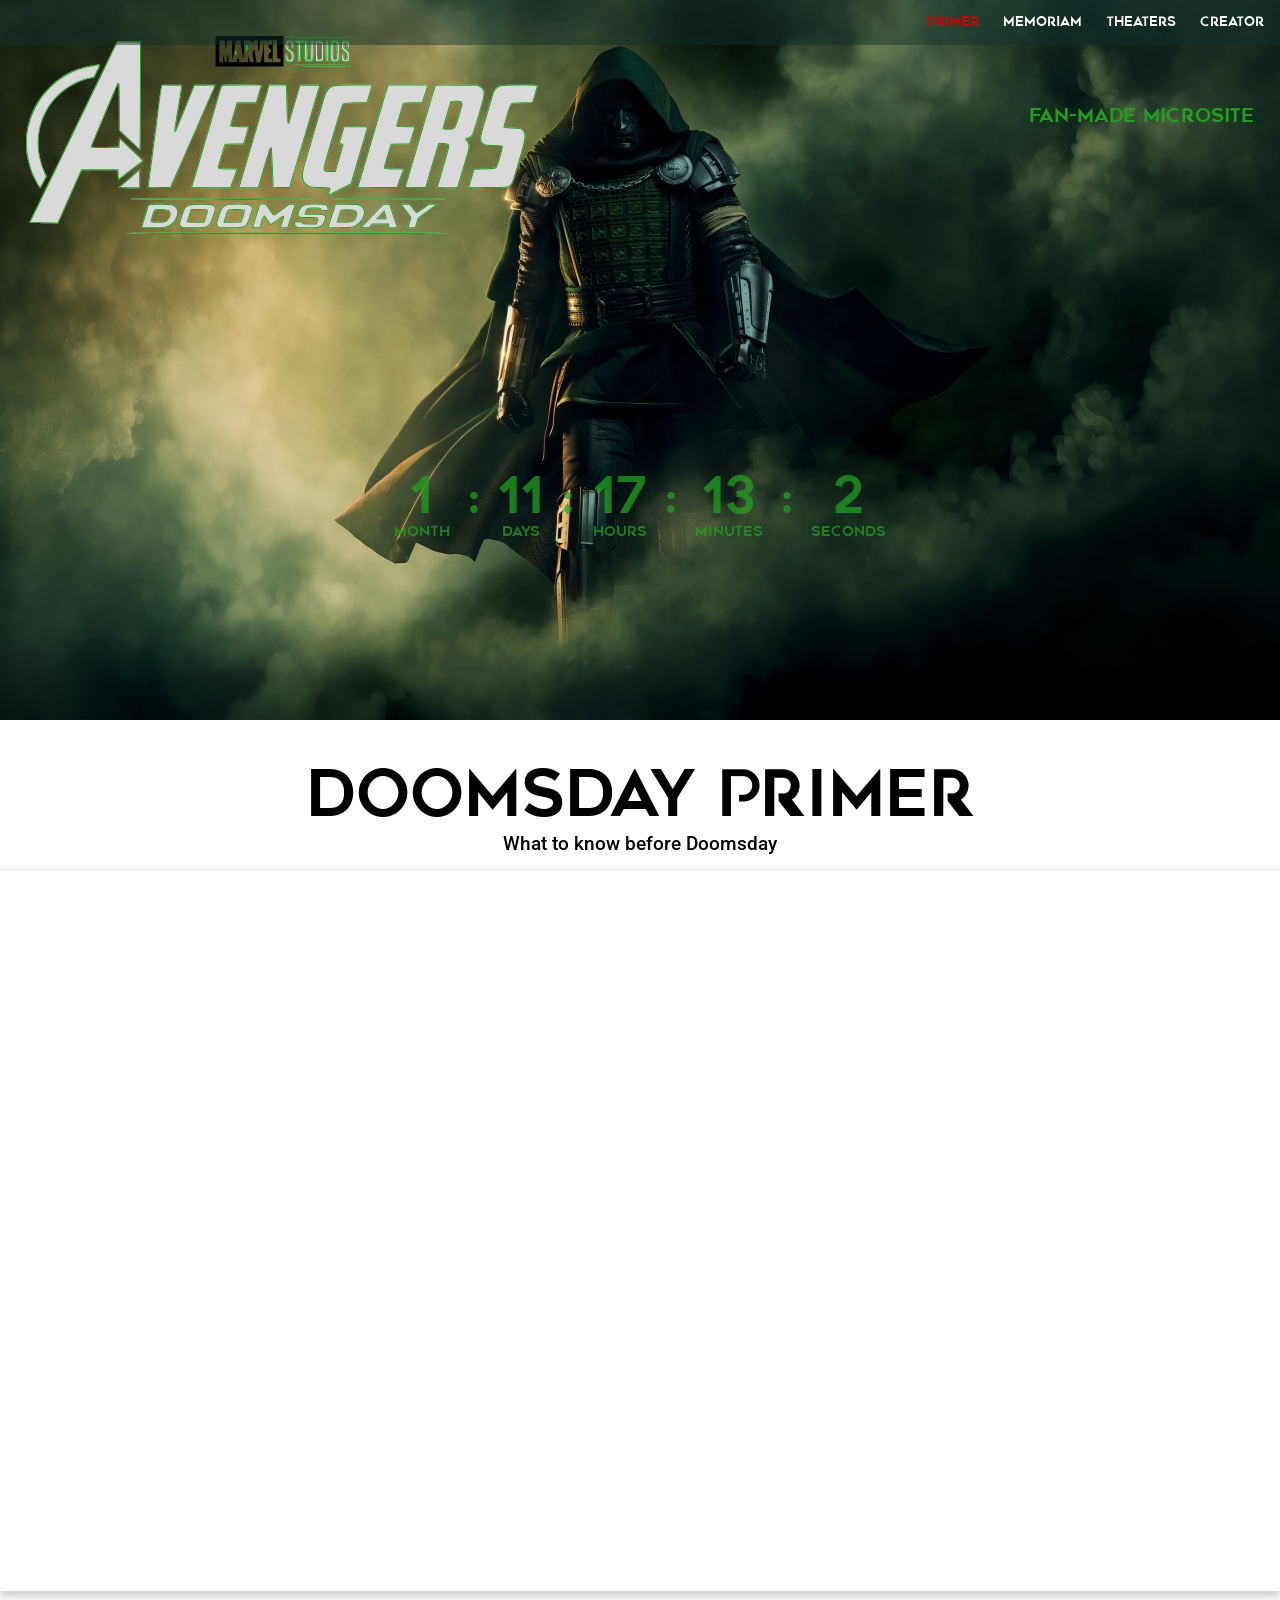
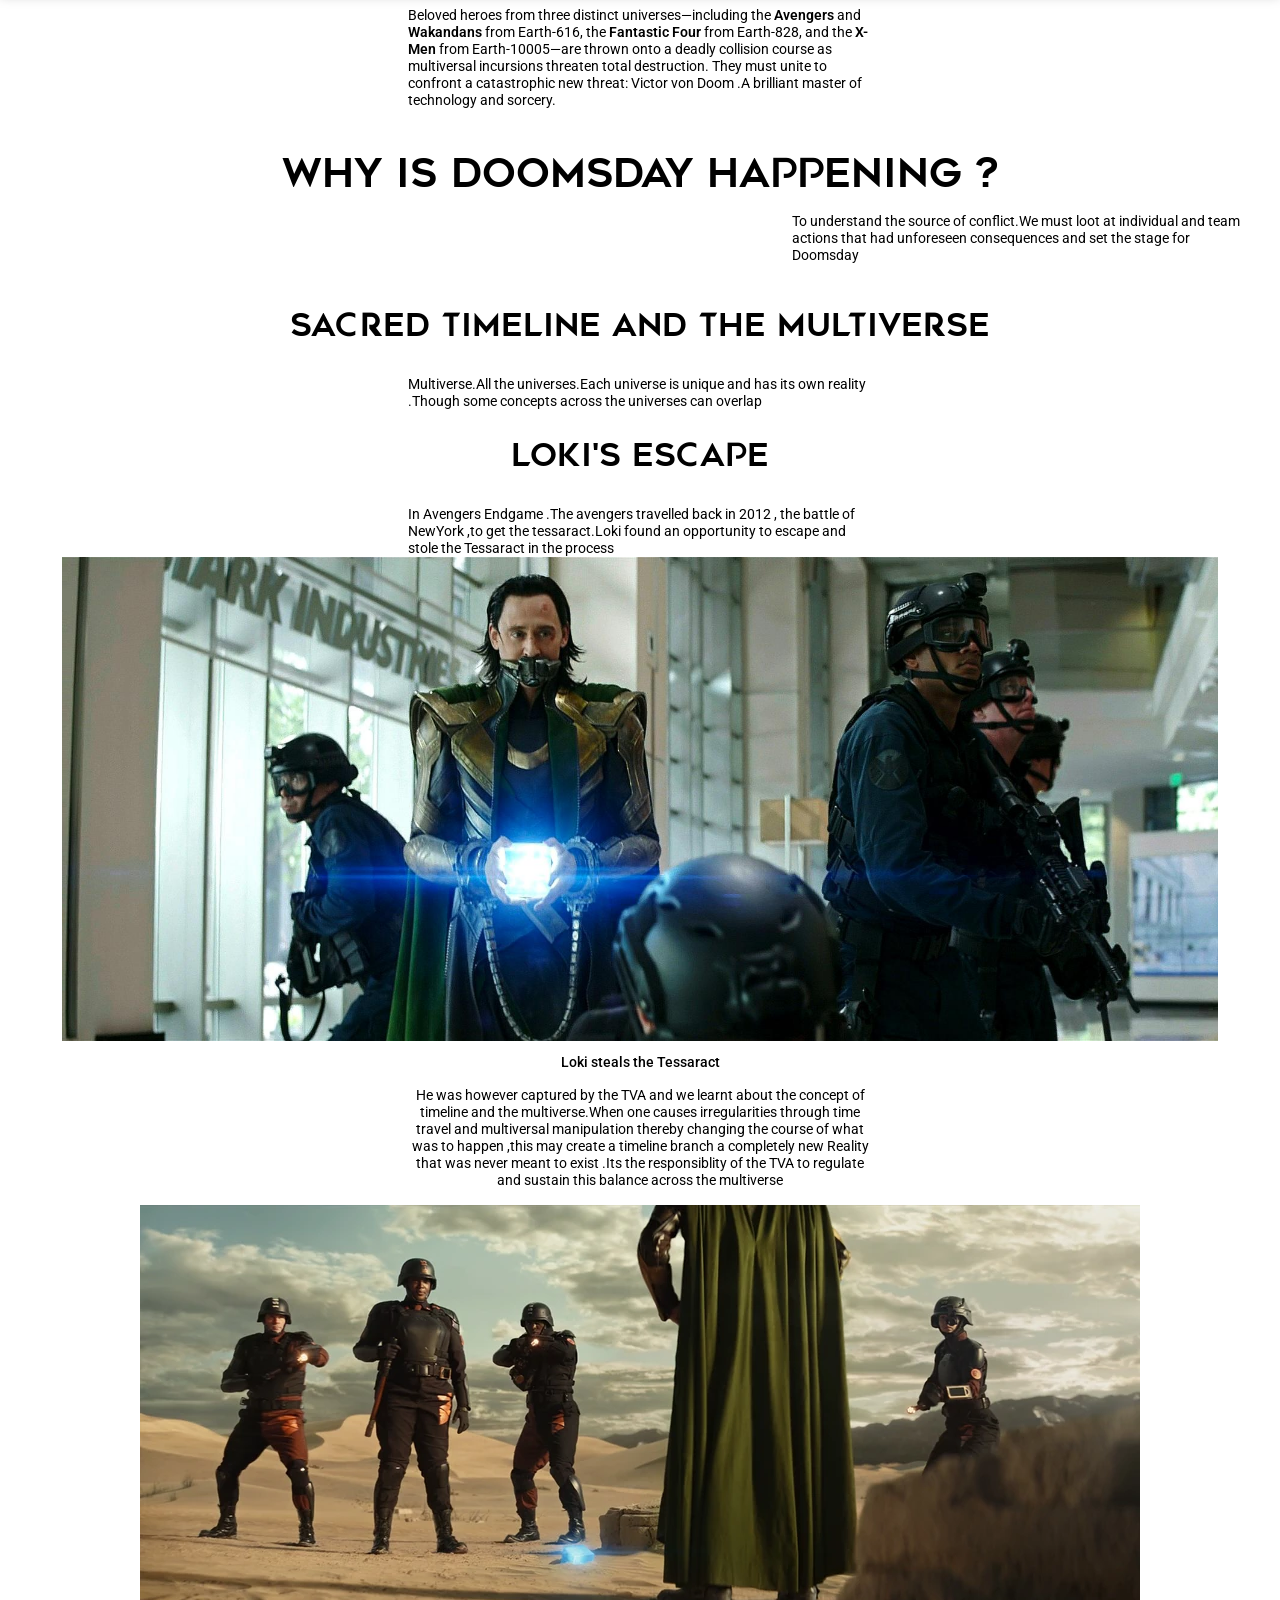
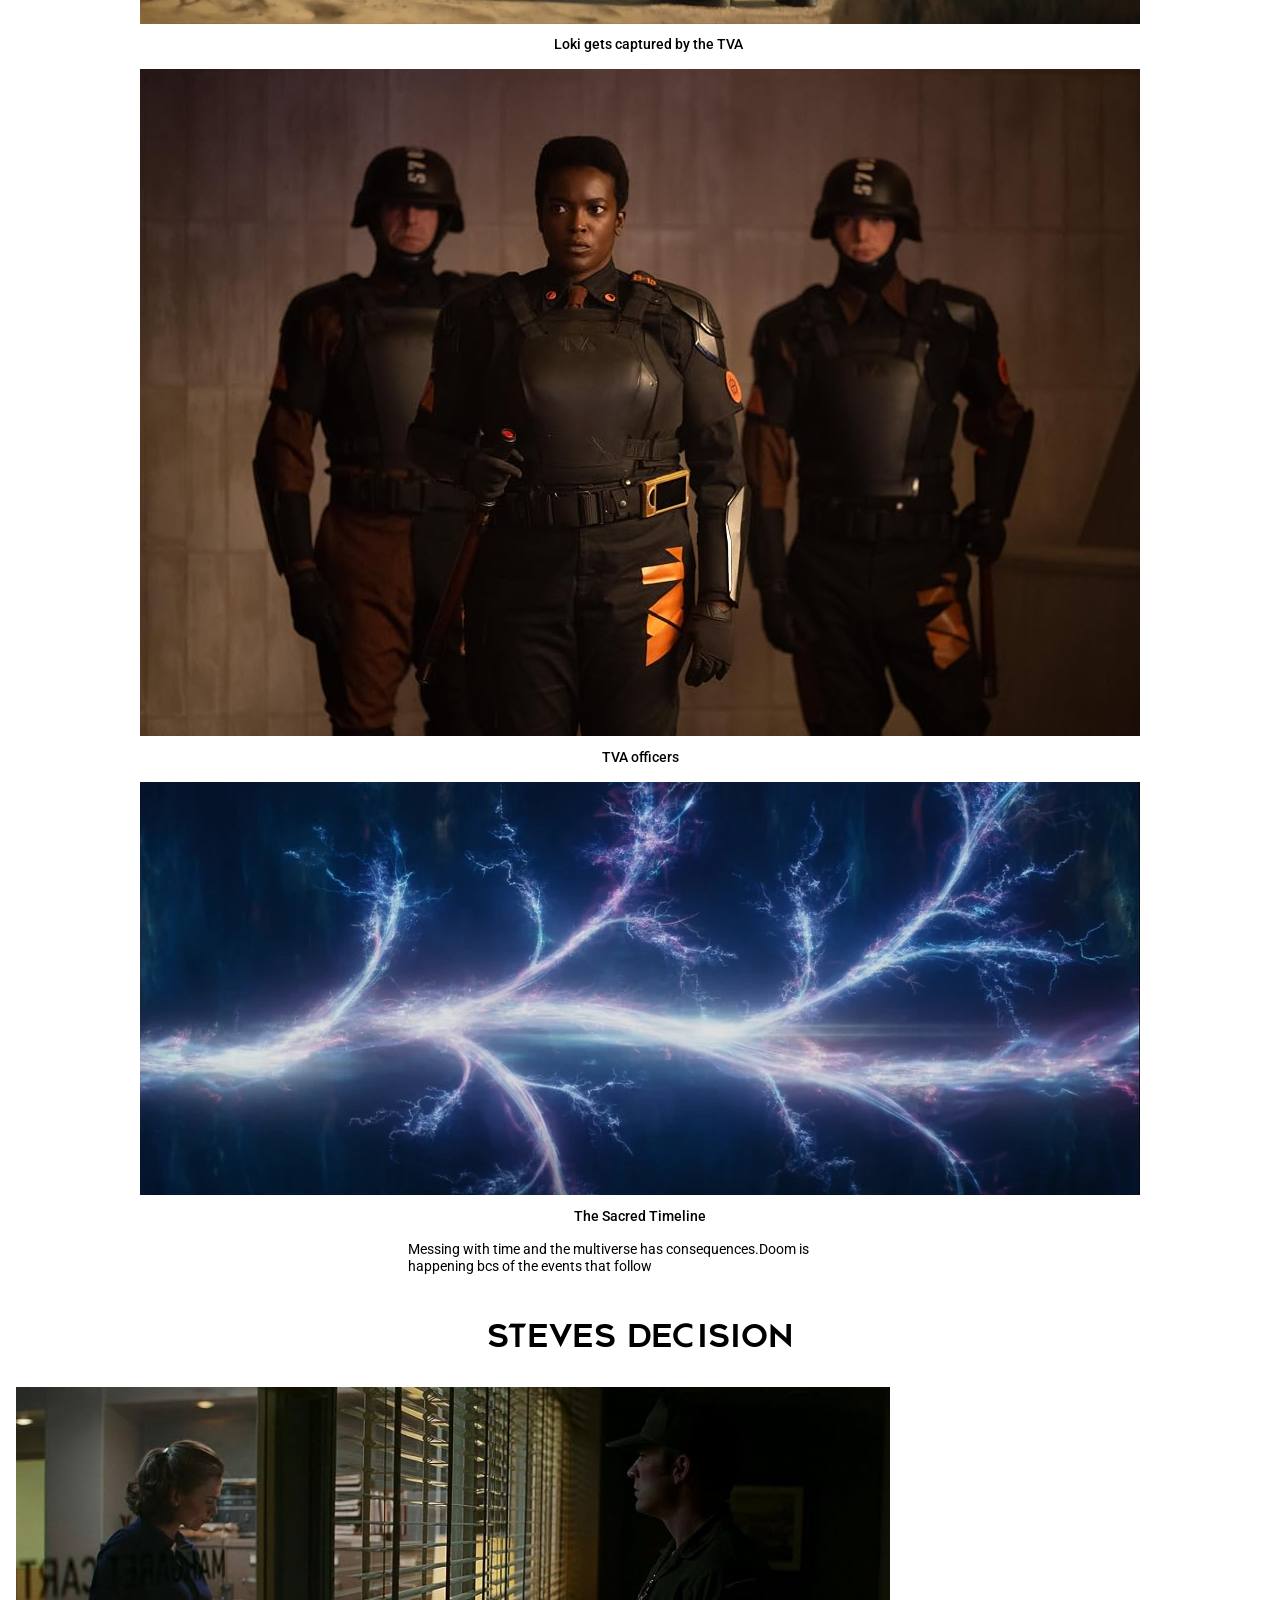
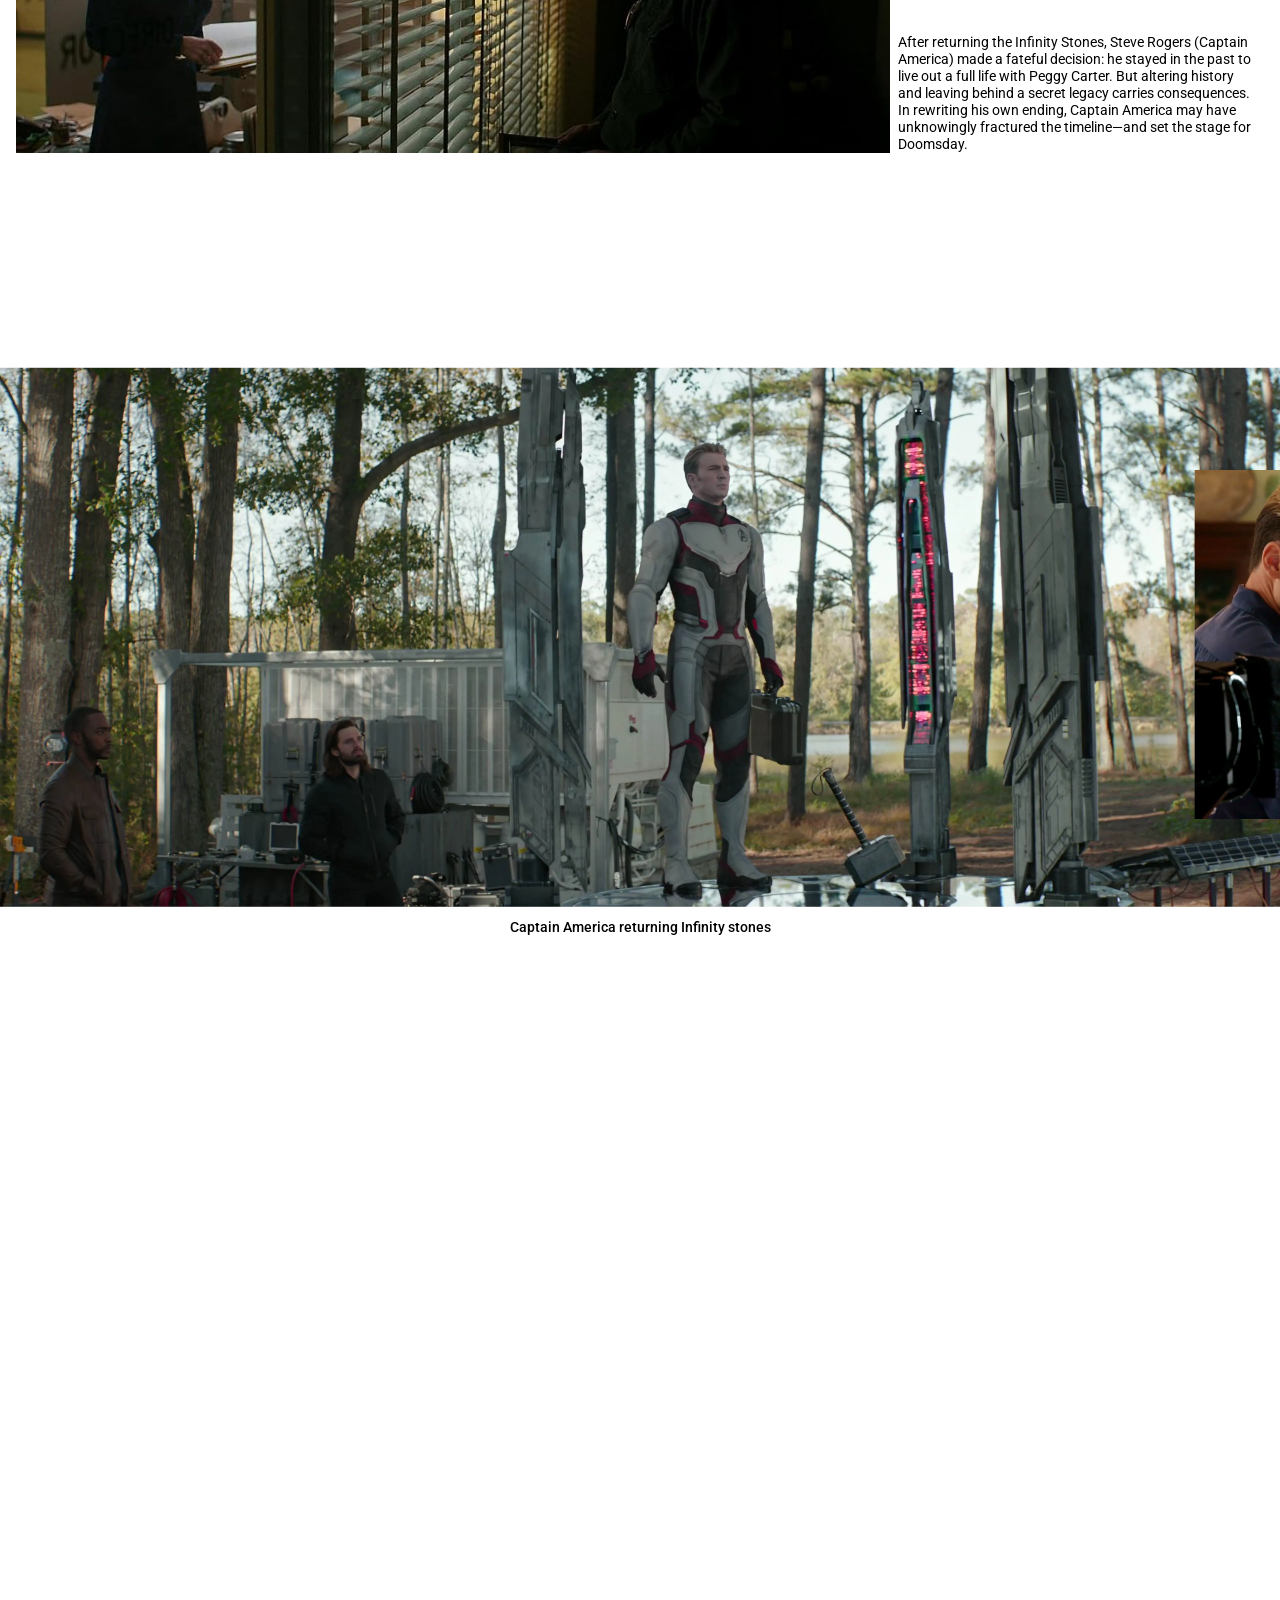
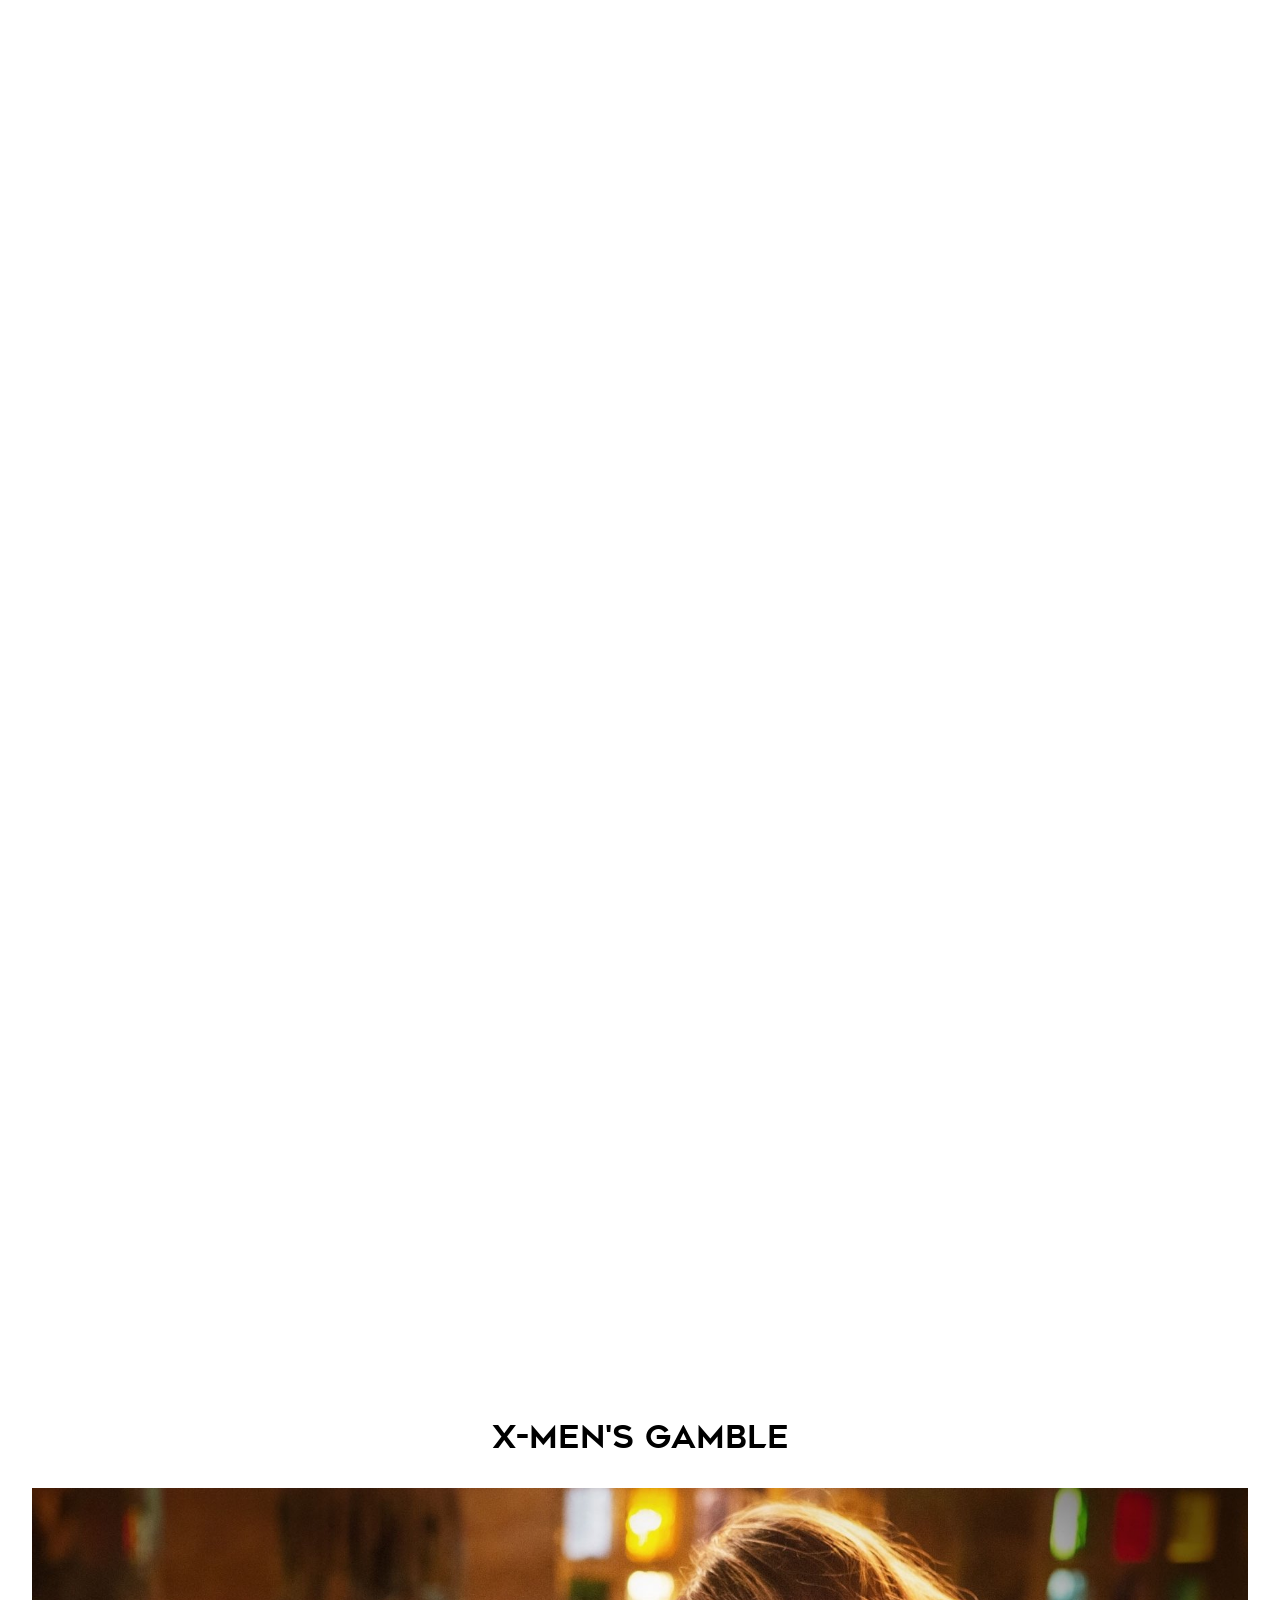
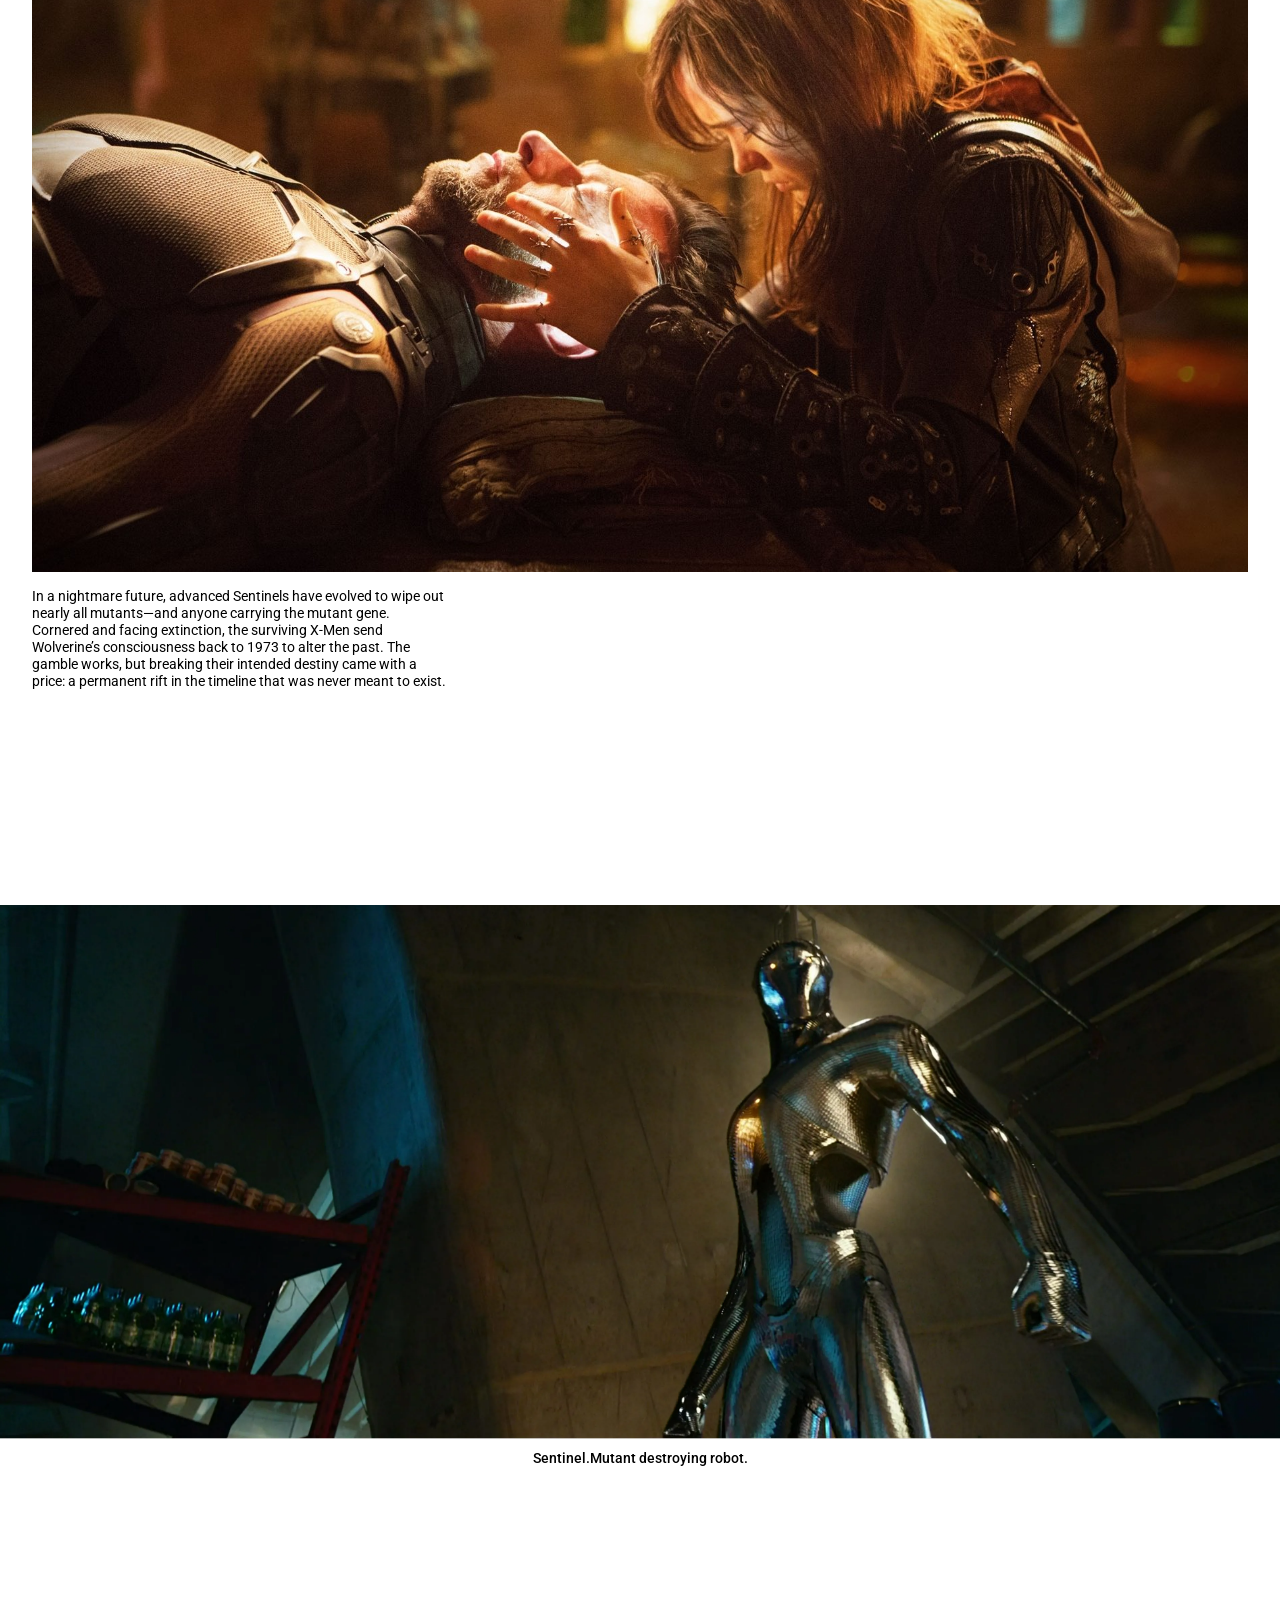
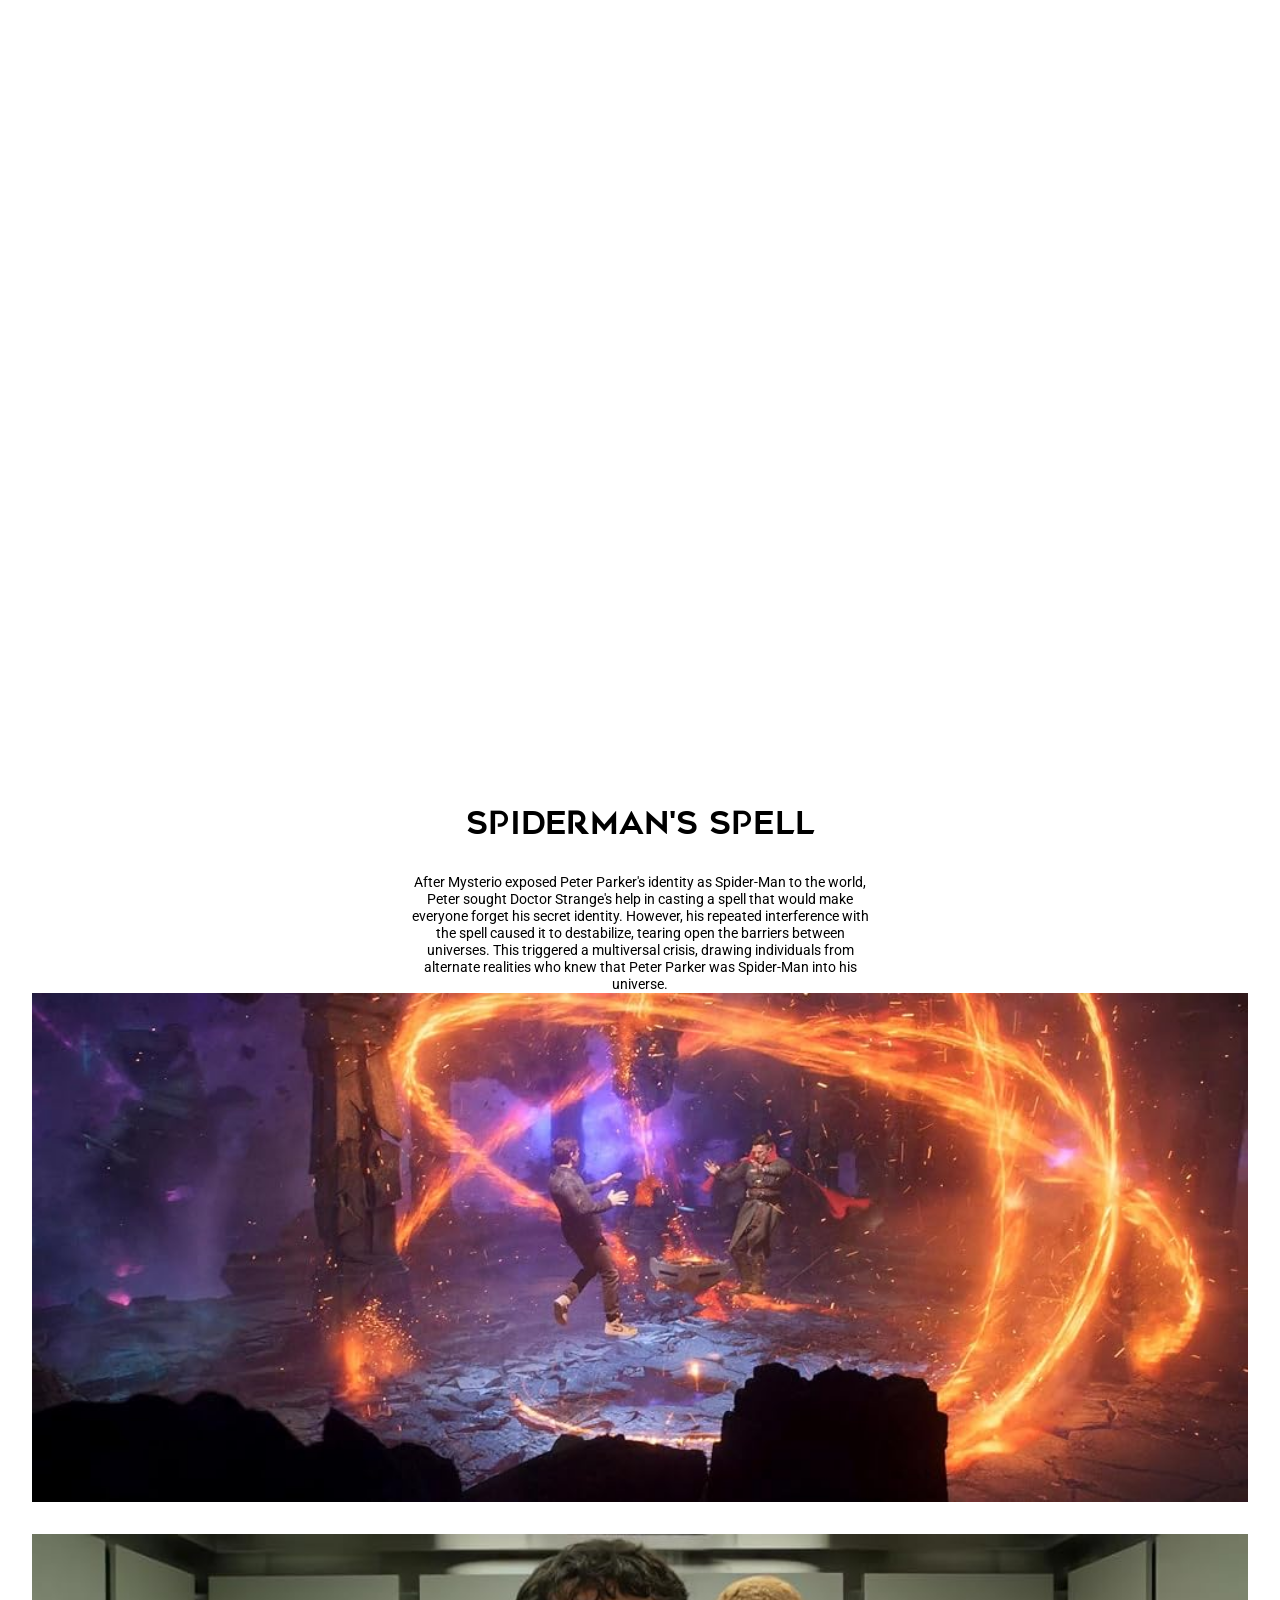
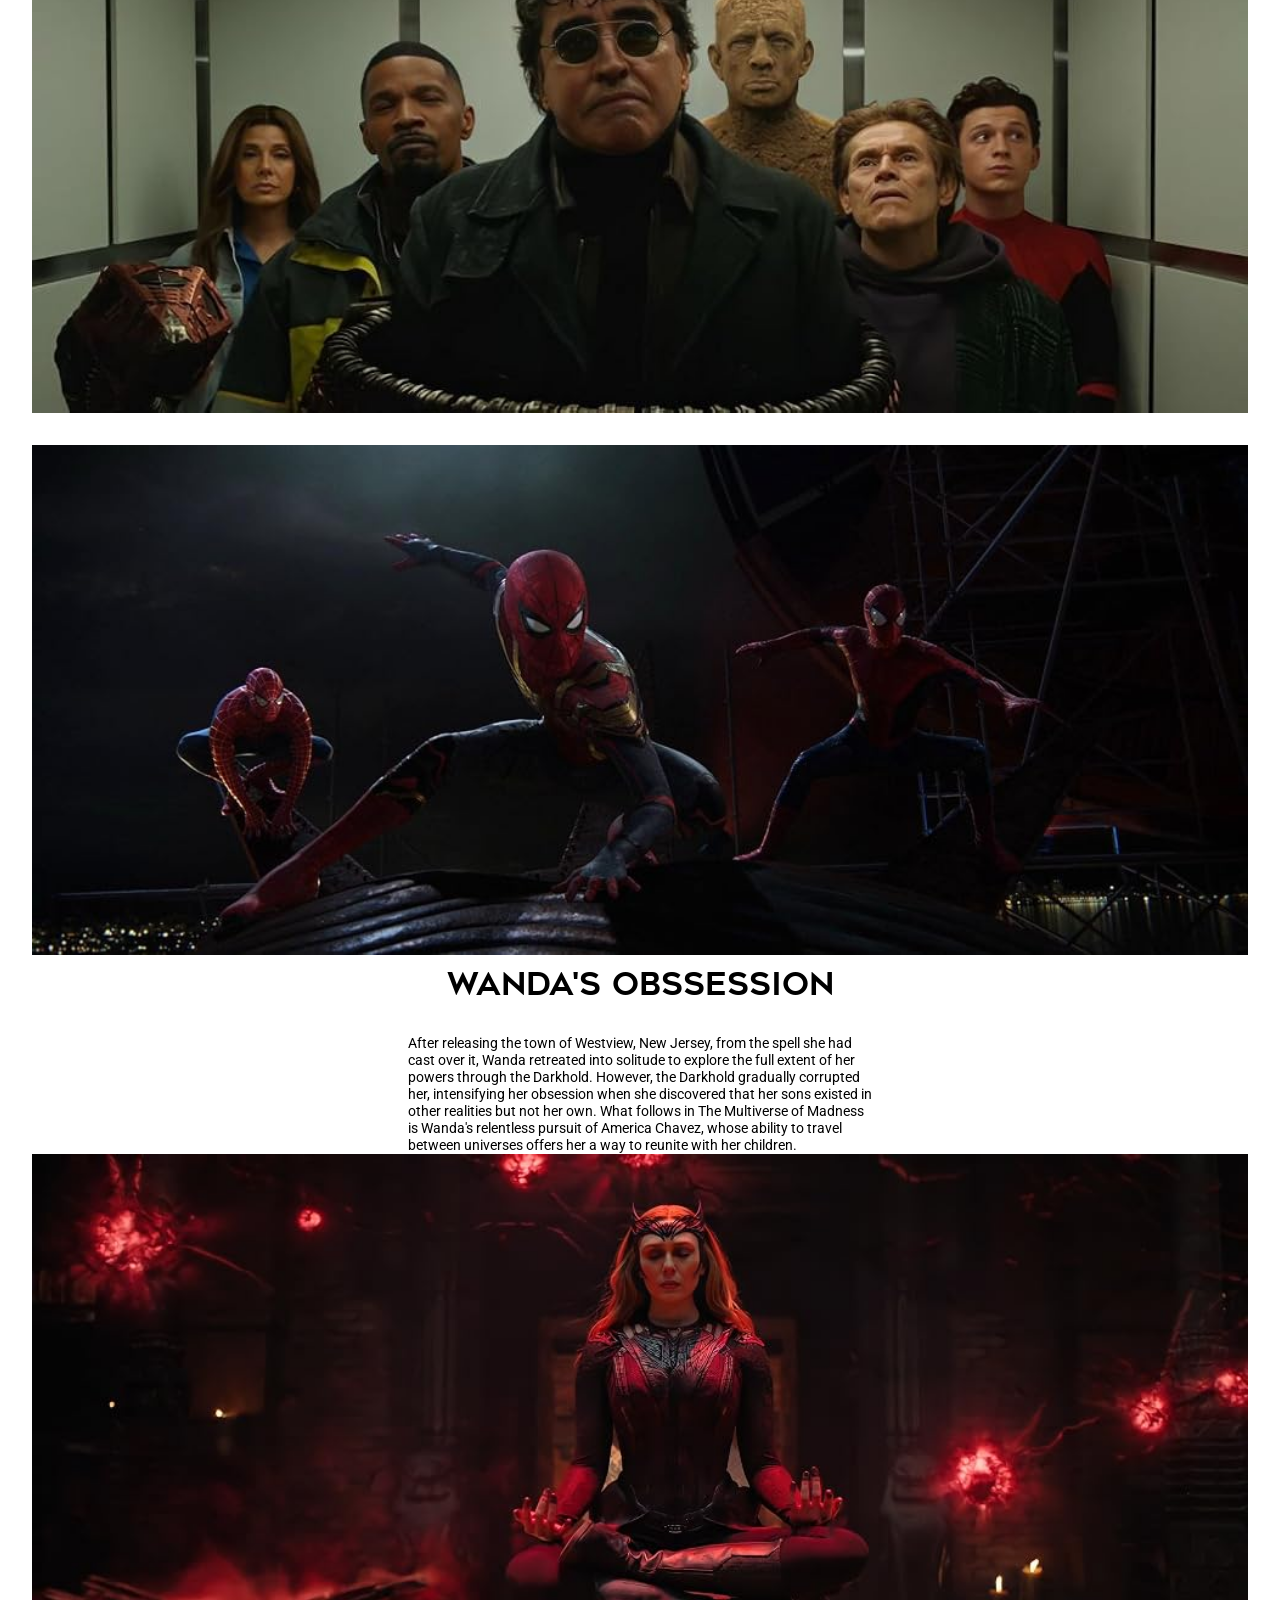
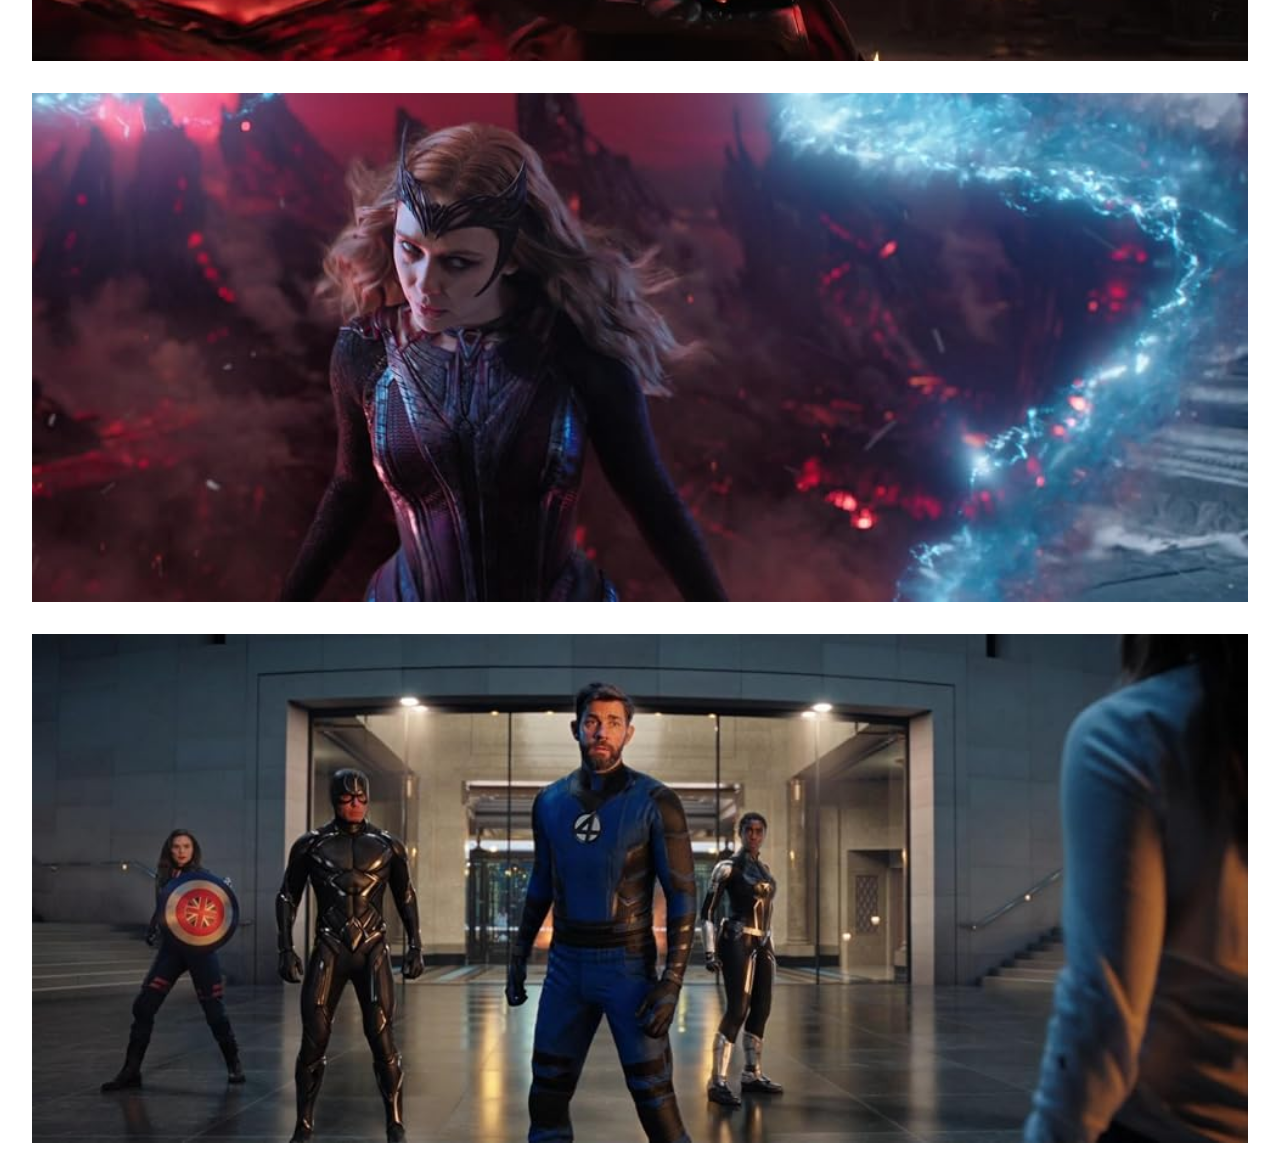
==== commit fff8690f: "c" ====
--- a/index.html
+++ b/index.html
@@ -4,7 +4,7 @@
   <meta charset="UTF-8">
   <meta name="viewport" content="width=device-width, initial-scale=1.0">
   <title>Doom</title>
-  <link rel="stylesheet" href="doom.css">
+  <link rel="stylesheet" href="./styles/doom.css">
   <link rel="preconnect" href="https://fonts.googleapis.com">
   <link rel="preconnect" href="https://fonts.gstatic.com" crossorigin>
   <link href="https://fonts.googleapis.com/css2?family=Roboto:ital,wght@0,100..900;1,100..900&display=swap" rel="stylesheet">
@@ -20,25 +20,32 @@
       </button>
     </div>
     <div class="menu-body">
-      <button class="menu-button primer-btn">PRIMER</button>
+      <button class="menu-button menu-primer-btn">PRIMER</button>
       <ul class="list list-1">
-        <li>Steve's decision</li>
-        <li>X-Mens Gamble</li>
-        <li>Fantastic four: Familiar ground</li>
-      </ul>
-      <button class="menu-button memoriam-button">MEMORIAM</button>
-      <button class="menu-button theaters-btn">THEATERS</button>
+        <li><a href="index.html#steve">Steve's decision</a></li>
+        <li><a href="index.html#x-men">X-Mens Gamble</a></li>
+        <li><a href="index.html#fantastic-4">Fantastic four: Familiar ground</a></li>
+      </ul>
+      <button class="menu-button menu-memoriam-btn">MEMORIAM</button>
       <ul class="list list-2">
-        <li>Steve's decision</li>
-        <li>X-Mens Gamble</li>
-        <li>Fantastic four: Familiar ground</li>
-      </ul>
-
-      <button class="menu-button play-btn">PLAY</button>
+        <li><a href="memoriam.html#loving-memory">In Loving Memory</a></li>
+        <li><a href="memoriam.html#legend">The Legend</a></li>
+        <li><a href="memoriam.html#profesor-x-id">Professor X</a></li>
+        <li><a href="memoriam.html#legacy">MCU Legacy</a></li>
+      </ul>
+      <button class="menu-button menu-theaters-btn">THEATERS</button>
+      <ul class="list list-3">
+        <li><a href="https://centurycinemax.co.ke/movies/garden-city" target="_blank">Cinemax Garden City</a></li>
+        <li> <a href="https://centurycinemax.co.ke/movies/two-rivers" target="_blank">Cinemax Two Rivers</a></li>
+        <li><a href="https://centurycinemax.co.ke/movies/sarit" target="_blank">Cinemax Sarit</a></li>
+        <li><a href="https://centurycinemax.co.ke/movies/junction" target="_blank">Cinemax Junction</a></li>
+        <li><a href="https://westgate.co.ke/movies" target="_blank">Westgate Cinema</a></li>
+        <li></li>
+      </ul>
     
 
-      <button class="menu-button creator-btn">CREATOR</button>
-      <ul class="list list-3">
+      <button class="menu-button menu-creator-btn">CREATOR</button>
+      <ul class="list list-4">
         <li>About creator</li>
         <li>Resume</li>
         <li>Contacts</li>
@@ -54,12 +61,10 @@
       <div class="microsite portrait">FAN-MADE MICROSITE</div>
     </div>
     <div class="header-right">
-      
-      <div class="category" data-category="first" ><a href="#">PRIMER</a></div>
-      <div class="category" data-category="second"><a href="#">MEMORIAM</a></div>
-      <div class="category" data-category="third"><a href="#">THEATERS</a></div>
-      <div class="category" data-category="fourth"><a href="#">PLAY</a></div>
-      <div class="category" data-category="fifth"><a href="#">CREATOR</a></div>
+      <a href="index.html"><button class="category primer-btn" data-category="first" data-page="index.html">PRIMER</button></a>
+      <a href="memoriam.html"><button class="category memoriam-btn" data-category="second" data-page="memoriam.html">MEMORIAM</button></a>
+      <a href="theatres.html"><button class="category theaters-btn" data-category="third" data-page="theatres.html">THEATERS</button></a>
+      <a href="creator.html"><button class="category creator-btn" data-category="fourth" data-page="creator.html">CREATOR</button></a> 
     </div>
     <button class="ham-button">
       <svg xmlns="http://www.w3.org/2000/svg" fill="none" viewBox="0 0 24 24" stroke-width="1.5" stroke="currentColor" class="ham">
@@ -72,50 +77,49 @@
   <div class="dropdown">
     <div class="panel" data-panel="first">
       <ul>
-        <li class="li">STEVES DECISION</li>
-        <li class="li">X-MEN'S GAMBLE</li>
-        <li class="li">FANTASTIC FOUR: FAMILIAR GROUND</li>
-        <li class="li">DOOM’S RECKONING</li>
+        <li><a href="index.html#steve">Steve's decision</a></li>
+        <li><a href="index.html#x-men">X-Mens Gamble</a></li>
+        <li><a href="index.html#fantastic-4">Fantastic four: Familiar ground</a></li>
       </ul>
     </div>
 
     <div class="panel" data-panel="second">
       <ul>
-        <li class="li">WHOS MAGNETO</li>
-        <li class="li">RIP</li>
-        <li class="li">RESPECT</li>
+        <li><a href="memoriam.html#loving-memory">In Loving Memory</a></li>
+        <li><a href="memoriam.html#legend">The Legend</a></li>
+        <li><a href="memoriam.html#profesor-x-id">Professor X</a></li>
+        <li><a href="memoriam.html#legacy">MCU Legacy</a></li>
       </ul>
     </div>
 
     <div class="panel" data-panel="third">
       <ul>
 
-        <li class="li">ANGA</li>
-        <li class="li">SKY</li>
-        <li class="li">CENTURY CINEMAX</li>
+        <li><a href="https://centurycinemax.co.ke/movies/garden-city" target="_blank">Cinemax Garden City</a></li>
+        <li> <a href="https://centurycinemax.co.ke/movies/two-rivers" target="_blank">Cinemax Two Rivers</a></li>
+        <li><a href="https://centurycinemax.co.ke/movies/sarit" target="_blank">Cinemax Sarit</a></li>
+        <li><a href="https://centurycinemax.co.ke/movies/junction" target="_blank">Cinemax Junction</a></li>
+        <li><a href="https://westgate.co.ke/movies" target="_blank">Westgate Cinema</a></li>
+
       </ul>
     </div>
 
     <div class="panel" data-panel="fourth">
       <ul>
-        
-      </ul>
-    </div>
-
-    <div class="panel" data-panel="fifth">
-      <ul>
-       
+        <li><a href="creator.html#about">About</a></li>
+        <li><a href="creator.html#skills">Skills</a></li>
+        <li><a href="creator.html#contacts">Contacts</a></li>
       </ul>
     </div>
 
   </div>
   <div class="hero">
-    <div>
+   
       <picture>
-        <source media="(max-width: 768px)" srcset="images/potrait-doom-hero.jpg">
-        <img src="images/desktop-doomhero-image.jpg" >
+        <source media="(max-width: 768px)" srcset="../images/potrait-doom-hero.jpg">
+        <img src="./images/desktop-doomhero-image.jpg" >
       </picture>
-    </div>
+   
     <div class="doomsday-svg">
         <svg viewBox="0 0 532 206" fill="none" xmlns="http://www.w3.org/2000/svg" xmlns:xlink="http://www.w3.org/1999/xlink" xmlns:c2pa="http://c2pa.org/manifest"><use xlink:href="#stroke0_16_22" fill="#D9D9D9"/>
         <mask id="stroke1_16_22" fill="white">
@@ -211,7 +215,7 @@
           In Avengers Endgame .The avengers  travelled back in 2012 , the battle of NewYork ,to get the tessaract.Loki  found an opportunity to escape and stole  the Tessaract in the process
         </div>
         <div class="loki-tessaract-image-container">
-          <img src="images/loki-grabs-tessaract.jpg">
+          <img src="./images/loki-grabs-tessaract.jpg">
         </div>
         <div class="caption loki-caption">Loki steals the Tessaract</div>
         <div class="loki-text text">
@@ -220,19 +224,19 @@
         <div class="tva-n-timeline-page">
           <div class="loki-n-tva">
             <div class="tva-n-loki-image-container">
-              <img src="images/loki-gets-captured.webp">
+              <img src="./images/loki-gets-captured.webp">
             </div>
             <div class="caption">Loki gets captured by the TVA</div>
           </div>
           <div class="tva-container">
             <div  class="tva-image-contaner">
-              <img src="images/tva-officers.jpg">
+              <img src="./images/tva-officers.jpg">
             </div>
             <div class="caption">TVA officers</div>
           </div>
           <div class="timeline-container">
             <div class="sacred-timeline-image-container">
-              <img src="images/sacred-timeline.webp">
+              <img src="./images/sacred-timeline.webp">
             </div>
             <div class="caption">The Sacred Timeline</div>
           </div>
@@ -245,10 +249,10 @@
 
       <div class="steve">
         
-          <div class="sub-heading">STEVES DECISION</div>
+          <div class="sub-heading" id="steve">STEVES DECISION</div>
           
           <div class="steve-hero">
-            <div class="steve-header-img-container"><img src="images/cap-peeping-peggy.jpg"></div>
+            <div class="steve-header-img-container"><img src="./images/cap-peeping-peggy.jpg"></div>
             <div class="text">
             After returning the Infinity Stones, Steve Rogers (Captain America) made a fateful decision: he stayed in the past to live out a full life with Peggy Carter. But altering history and leaving behind a secret legacy carries consequences. In rewriting his own ending, Captain America may have unknowingly fractured the timeline—and set the stage for Doomsday.
             </div>
@@ -260,21 +264,21 @@
 
           <div class="gallery-item  steve-gallery-grid-1">
             <div class="cap-image-1">
-              <img src="images/cap-return-stones.webp">
+              <img src="./images/cap-return-stones.webp">
             </div>
             <div class="caption">Captain America returning Infinity stones</div>
           </div>
           
           <div class="gallery-item steve-gallery-grid-2">
             <div class="cap-image-2">
-              <img src="images/cap-embracing-peggy.jpg">
+              <img src="./images/cap-embracing-peggy.jpg">
             </div>
             <div class="caption">Steve and Peggy dancing</div>
           </div> 
           
           <div class="gallery-item steve-gallery-grid-2">
             <div class="cap-image-3">
-              <img src="images/cap-n-child.jpg">
+              <img src="./images/cap-n-child.jpg">
             </div>
             <div class="caption">Steve holding his child</div>
           </div>
@@ -284,11 +288,11 @@
       
       <div class="x-men">
 
-        <div class="sub-heading">X-MEN'S GAMBLE</div>
+        <div class="sub-heading" id="x-men">X-MEN'S GAMBLE</div>
 
         <div class="x-men-hero">
           <div class="x-men-header-img-container">
-            <img src="images/wolverine-sent-to-past.jpg">
+            <img src="./images/wolverine-sent-to-past.jpg">
           </div>
           <div class="text">
             In a nightmare future, advanced Sentinels have evolved to wipe out nearly all mutants—and anyone carrying the mutant gene. Cornered and facing extinction, the surviving X-Men send Wolverine’s consciousness back to 1973 to alter the past. The gamble works, but breaking their intended destiny came with a price: a permanent rift in the timeline that was never meant to exist.
@@ -298,28 +302,78 @@
         <div class="x-men-gallery">
           <div class="xmg-stage">
             <div class="xmg-item xmg-left" style="--step:0">
-              <img src="images/sentinel.webp" alt="">
+              <img src="./images/sentinel.webp" alt="">
               <div class="xmg-caption">Sentinel.Mutant destroying robot.</div>
 
             </div>
             <div class="xmg-item xmg-right" style="--step:1">
-              <img src="images/collosal-vs-sentinel.webp" alt="">
+              <img src="./images/collosal-vs-sentinel.webp" alt="">
               <div class="xmg-caption">Colossus  vs a Sentinel</div>
 
             </div>
             <div class="xmg-item xmg-left" style="--step:2">
-              <img src="images/pyro-vs-sentinel.webp" alt="">
+              <img src="./images/pyro-vs-sentinel.webp" alt="">
               <div class="xmg-caption">Pyro vs a Sentinel</div>
 
             </div>
           </div>
         </div>
       </div>
-      <div class="fantastic-4">
-        <div class="sub-heading">FANTASTIC FOUR: FAMILIAR GROUND</div>
+      <div class="spider-man">
+        <div class="sub-heading">
+          SpiderMan's Spell
+        </div>
+        <div class="text">
+            After Mysterio exposed Peter Parker's identity as Spider-Man to the world, Peter sought Doctor Strange's help in casting a spell that would make everyone forget his secret identity. However, his repeated interference with the spell caused it to destabilize, tearing open the barriers between universes. This triggered a multiversal crisis, drawing individuals from alternate realities who knew that Peter Parker was Spider-Man into his universe.
+        </div>
+        <div class="spiderman-img-grid">
+
+          <div class="spiderman-img-container">
+            <img src="./images/spell-gone-bad.jpg">
+          </div>
+
+          <div class="spiderman-img-container">
+            <img src="./images/spiderman-n-villains-in-elevator.jpg">
+          </div>
+
+          <div class="spiderman-img-container">
+            <img src="./images/three-spidermen.jpg">
+          </div>
+
+        </div>
+        
+      </div>
+      <div class="wanda">
+        <div class="sub-heading">
+          Wanda's Obssession
+        </div>
+        <div class="text">
+          After releasing the town of Westview, New Jersey, from the spell she had cast over it, Wanda  retreated into solitude to explore the full extent of her powers through the Darkhold. However, the Darkhold gradually corrupted her, intensifying her obsession when she discovered that her sons existed in other realities but not her own. What follows in The Multiverse of Madness is Wanda's relentless pursuit of America Chavez, whose ability to travel between universes offers her a way to reunite with her children.
+        </div>
+        <div class="wanda-img-grid">
+          <div class="wanda-img-container">
+            <picture>
+              <source media="(max-width: 768px)" srcset="../images/wanda-on-throne-phone.jpg">
+              <img src="./images/wanda-on-throne-desk.jpg" >
+            </picture>
+          </div>
+
+          <div class="wanda-img-container">
+            <img src="./images/wanda-using-multiverse-power.jpg">
+          </div>
+
+          <div class="wanda-img-container">
+            <img src="./images/wanda-vs-the-illuminati.jpg">
+          </div>
+
+        </div>
+        
+      </div>
+      <!-- <div class="fantastic-4">
+        <div  class="sub-heading" id="fantastic-4">FANTASTIC FOUR: FAMILIAR GROUND</div>
         <div class="fantastic-4-hero">
           <div class="fantastic-4-header-img-container">
-            <img src="images/fantastic-4-hero.jpg">
+            <img src="./images/fantastic-4-hero.jpg">
           </div>
           <div class="text">
             While other heroes triggered multiverse chaos through time travel, the Fantastic Four's relationship with Doom is grounded in their past. Reed Richards and Doom share an ancient rivalry, and their histories have always been intertwined. Yet, why they stand opposed on the road to Doomsday remains an open question. With subtle teases like young Franklin Richards interacting directly with Doom, it is clear: the Fantastic Four aren't dealing with a complete stranger, but an obscure, familiar presence whose true motives are still in the dark.
@@ -328,7 +382,7 @@
         <div class="fantastic-4-gallery">
           <div class="latveria-container">
             <div class="latveria-image-container">
-              <img src="images/latveria-empty-seat.webp">
+              <img src="./images/latveria-empty-seat.webp">
             </div>
             <div class="text">
               Latveria's seat is empty at the peace meeting held by Sue Storm. It's a clear indication that Latveria's ruler, Victor von Doom, is not in agreement with the terms (he wants war).
@@ -336,7 +390,7 @@
           </div>
           <div class="frank-n-doom-container">
             <div class="frank-n-doom-img-container">
-              <img src="images/frank-n-doom.jpg">
+              <img src="./images/frank-n-doom.jpg">
             </div>
             <div class="text">
               In fantastic 4 post credit scene.A masked figure   possibly Dr Doom interacts with Sue and Reed's son Franklin Richards .
@@ -344,11 +398,10 @@
           </div>
 
         </div>
-      </div>
+      </div> -->
       
-
   </main>
-        
-  <script src="doom.js"></script>
+  <script src="./scripts/dropdown.js"></script>
+  <script src="scripts/doom.js"></script>
 </body>
 </html>
--- a/styles/doom.css
+++ b/styles/doom.css
@@ -0,0 +1,984 @@
+* {
+  box-sizing: border-box;
+  margin:0;
+  padding:0;
+  -webkit-tap-highlight-color: transparent;
+}
+
+@font-face {
+  font-family: 'comic';
+  src: url('../font/CaptainMarvel.woff2') format('woff2');
+  font-weight: normal;
+  font-style: normal;
+  font-display: swap;
+}
+
+:root {
+  --sub-min: 1rem;
+  --sub-max: 2rem;
+  --sub-heading: clamp(var(--sub-min), 2.5vw, var(--sub-max));
+  --text:0.9rem;
+
+  
+}
+
+body {
+  display:flex;
+  min-height:100dvh;
+  font-family: 'roboto',sans-serif;
+  flex-direction: column;
+  position:relative
+}
+
+::selection {
+  color: #ED1D24;              /* The color of the text itself when highlighted */
+
+}
+
+.hl {
+  font-weight: 600;
+  color:black;
+  cursor: pointer;
+}
+
+a,.category {
+  cursor: pointer;
+  text-decoration: none;
+  color:white;
+  transition: color 0.15s ease-in;
+}
+
+.category.current {
+  color:#cf0000
+}
+
+a:hover,.category:hover {
+  color:#cf0000
+}
+
+.category:active{
+  color:#cf0000
+}
+
+
+li {
+  cursor: pointer;
+}
+
+.menu {
+  display: none;
+  padding-top:1rem
+}
+
+.list.visible {
+  display: block
+}
+
+.caption {
+    margin-top: 0.8rem;
+    text-align: center;
+    font-size: clamp(0.8rem, 0.75rem + 0.2vw, 0.9rem);
+    font-weight: 500;
+}
+
+.menu.visible {
+  flex-direction:column;
+  display: flex;
+  padding:0 1rem;
+  position:fixed;
+  inset: 0;
+  z-index: 200;
+  background-color: #11312C;
+  color:white;
+
+}
+
+.menu-header {
+  display: flex;
+  justify-content: space-between;
+  height:3.5rem;
+  border-left:none;
+  border-right:none;
+  border-top:none;
+  border-bottom:1px solid white;
+  align-items: center;
+  margin-bottom:10rem;
+  font-family:'comic',sans-serif
+}
+
+.menu-logo {
+  font-family: 'comic',sans-serif;
+  font-size: clamp(1rem, 2.5vw, 2rem);
+}
+
+.menu-body {
+  display: flex;
+  flex-direction: column;
+  gap:1rem;
+  
+}
+
+.menu-button,.header-right button {
+  background-color: transparent;
+  cursor: pointer;
+  display: flex;
+  align-items: center;
+  color:white;
+  font-family: 'comic',sans-serif;
+  border:none;
+  outline:none
+}
+
+.menu-button {
+  font-size: 1.3rem;
+}
+
+
+
+
+
+.menu ul {
+  padding-left:1rem;
+  display: none;
+  
+}
+
+.menu ul li {
+  margin-bottom: 1rem;
+}
+
+.close-button {
+  border: none;
+  background-color: transparent;
+  cursor: pointer;
+  display: flex;
+  align-items: center;
+}
+
+.close-button svg {
+  width:1.5rem;
+  color:#219F21;
+}
+
+
+
+.header{
+  position:fixed;
+  left:0;
+  top:0;
+  height:2.8rem;
+  background-color: #11312c76;
+  z-index: 100;
+  color:white;
+  padding:0 1rem;
+  display: flex;
+  align-items: center;
+  width: 100%;
+  display: flex;
+  justify-content: space-between;
+  font-size: 0.9rem;
+
+}
+
+.dropdown {
+  background-color:#11312c82;
+  top:2.8rem;
+  left:0;
+  padding-top:3rem;
+  padding-left:57rem;
+  padding-bottom:1.5rem;
+  width:100%;
+  position:fixed;
+  z-index:1000;
+  opacity:0;
+  visibility: hidden;
+  transition:opacity 0.25s ease,visibility 0.25s ease;
+}
+
+
+
+.dropdown.visible {
+ 
+  opacity: 1;
+  visibility:visible;
+}
+
+.panel  {
+  display: none;
+}
+
+.panel.active  {
+  display: block;
+  gap:2.5rem;
+  display: flex;
+  list-style: none;
+}
+
+ul {
+  list-style: none;
+
+}
+
+ul li {
+  margin-bottom: 0.8rem;
+}
+
+li {
+  color:white
+}
+
+.header-right {
+  display: flex;
+  gap:1.5rem;
+  border: none;
+  font-family:'comic',sans-serif;
+
+}
+
+.header-right > a {
+  cursor: pointer;
+
+}
+
+
+
+
+.ham-button {
+  display: none;
+  
+}
+
+.ham {
+  color: #219F21;
+  width:1.5rem
+}
+
+.hero {
+  
+  position: relative;
+  width: 100%;
+  font-family: 'comic', sans-serif;
+  container-type: inline-size;   /* lets children use cqw (1cqw = 1% of .hero width) */
+  margin-bottom:1rem;
+
+}
+
+img {
+  display: block;
+  width: 100%;
+  height: auto;
+  object-fit:cover
+}
+
+.doomsday-svg {
+  position: absolute;
+  top: 5%;
+  left: 2%;
+  width: 40%;                    /* controls the SVG size relative to the image */
+
+}
+
+.doomsday-svg svg {
+  display: block;
+  width: 100%;
+  height: auto;
+}
+
+.microsite {
+  font-family: 'comic',sans-serif;
+  color: #219F21;
+  font-size: 1.5cqw;
+}
+
+.microsite.portrait {
+  display: none;
+}
+
+.microsite.desk {
+  position: absolute;
+  top: 15%;                       /* placeholder position, adjust to your design */
+  right: 2%;
+}
+
+
+.countdown {
+  opacity: 75%;
+  font-family: 'comic',sans-serif;
+  color: #219F21;
+  position: absolute;
+  bottom: 25%;                    /* placeholder position, adjust to your design */
+  left: 50%;
+  transform: translateX(-50%);
+  display: flex;
+  gap: 1.5cqw;
+  font-size: 4cqw;               /* numbers and ":" separators */
+  line-height: 1;
+}
+
+.time-grid {
+  display: flex;
+  flex-direction: column;
+  align-items: center;
+}
+
+.time-grid > div:last-child {    /* MONTH / DAYS / HOURS... labels */
+  font-size: 1.1cqw;
+}
+
+/* .page {
+  padding:0 1rem;
+  margin-bottom: 1rem;
+  border:1px solid black
+} */
+
+.page :first-child {
+  font-family: 'comic',sans-serif;
+  margin-bottom:0.5rem
+}
+
+.page :nth-child(2) {
+  max-width:35rem
+}
+
+.video {
+  position: relative;
+  width: 100%;
+  aspect-ratio: 16 / 9;
+  cursor: pointer;
+  overflow: hidden;
+  box-shadow: 0 4px 12px rgba(0, 0, 0, 0.25);
+  margin-bottom: 1rem;
+}
+
+.video img,
+.video iframe {
+  width: 100%;
+  height: 100%;
+  object-fit: cover;
+  border: 0;
+  display: block;
+}
+
+.video iframe {
+  position: absolute;
+  inset: 0;
+}
+
+.play-button {
+  position: absolute;
+  top: 50%;
+  left: 50%;
+  transform: translate(-50%, -50%);
+  width: 4rem;
+  height: 4rem;
+  border-radius: 50%;
+  background: rgba(0, 0, 0, 0.7);
+  color: white;
+  display: flex;
+  align-items: center;
+  justify-content: center;
+  font-size: 1.5rem;
+}
+
+
+
+.primer {
+
+  padding-bottom:1rem;
+}
+
+.page-heading {
+  display: flex;
+  flex-direction: column;
+ 
+}
+
+.doom-primer {
+  font-size:clamp(1.25rem, 8vw, 4rem);
+  text-wrap: balance; /* wraps evenly instead of overflowing */
+  font-family: 'comic',sans-serif;
+}
+
+.trailer-div {
+  display: flex;
+  flex-direction:column;
+  align-items: center;
+  margin-bottom: 2rem;
+}
+
+.page-header {
+  text-align: center;
+  display: flex;
+  flex-direction:column;
+  align-items: center;
+  margin-top:2rem;
+  margin-bottom:1rem
+}
+
+.page-header :nth-child(2) {
+  font-size: clamp(1rem, 0.927rem + 0.364vw, 1.2rem);
+
+  font-weight:500
+}
+
+.page-descript {
+  text-align: center;
+
+}
+
+.summary {
+  border:1px solid black;
+  padding:1rem 0;
+  display: flex;
+  justify-content: center;
+  align-items: center;
+  text-align: center;
+}
+
+.text {
+  font-size: var(--text);
+  max-width: 60ch;
+  padding: 0 0.5rem;
+}
+
+.sub-heading {
+  font-family:'comic',sans-serif;
+  font-size:var(--sub-heading);
+  margin-bottom:2rem;
+  scroll-margin-top: 5rem;
+}
+
+.summary-text {
+  
+  max-width: 60ch;
+  text-align: center;
+  padding:0 0.5rem
+}
+
+
+
+
+
+.doom-reason-el {
+  display: flex;
+  flex-direction:column;
+  gap:1rem;
+  padding:0 1rem;
+  margin-bottom:3rem
+
+}
+
+footer {
+  min-height:10rem;
+  background-color:#cf0000
+}
+
+.doom-reason-el {
+
+  display: flex;
+  flex-direction: column;
+
+}
+
+.doom-reason-el .text {
+  align-self: end
+  
+}
+
+.doomsday-reason {
+  font-size: clamp(1.5rem, 1rem + 2.5vw, 2.5rem);
+  font-family: 'comic',sans-serif;
+  line-height: 1;
+  text-align: center;
+
+}
+.steve {
+  display: flex;
+  flex-direction: column;
+  padding:0 1rem 1.5rem  1rem;
+  align-items: center;
+
+}  
+
+.steve-hero {
+  display: flex;
+  width:100%;
+  margin-bottom:10rem
+}
+
+.steve-header-img-container {
+  min-width:70%;
+  height:auto
+}
+
+.steve-hero .text {
+  align-content: end;
+}
+
+.viewport {
+  width: 100%;
+  display: flex;
+  align-items: center;
+  justify-content: center;
+  height: 100vh;
+ 
+  padding: 0 1rem;
+  position: sticky;
+  top: 0;
+  overflow: hidden;
+}
+
+.gallery-item {
+  position: absolute;
+  top: 50%;
+  left: 50%;
+  translate: -50% -50%;
+}
+
+.gallery-item .caption {
+  margin-top: 0.8rem;
+  text-align: center;
+  font-size: 0.9rem;
+  font-weight:500
+}
+
+.steve-gallery-grid-1 { width: 100%; }
+.steve-gallery-grid-2 { width: 40%; }
+
+.scroll-section {
+  height: 500vh;
+  margin-top: -15vh;;
+ 
+}
+
+
+
+.cap-image-1 {
+  width:100%;
+  height:auto
+}
+
+.cap-image-2 {
+  width:100%;
+  height:auto;
+ 
+}
+
+.cap-image-3 {
+  width:100%;
+  height:auto;
+}
+
+section {
+  margin-bottom:2rem;
+}
+
+.x-men-hero {
+  display: flex;
+  width:100%;
+  margin-bottom:2rem;
+  flex-direction: column;
+}
+
+.x-men .sub-heading {
+  text-align: center ;
+}
+
+.x-men-header-img-container {
+  display: block;
+  width:95%;
+  height:auto;
+  margin:0 auto;
+  margin-bottom:1rem
+}
+
+.x-men-hero .text {
+  padding:0 2rem
+}
+
+.x-men-gallery {
+  --n: 3; /* JS overwrites this with the real image count */
+  width: 100%;
+  position: relative;
+  margin-bottom: 3rem;
+
+}
+
+.x-men-gallery .xmg-stage {
+  position: sticky;
+  top: 0;
+  height: 100dvh;
+  overflow: hidden;
+}
+
+.x-men-gallery .xmg-item {
+  --v: 0;          /* set by JS per item, 0 to 1 */
+  --slide: 60%;    /* slide distance */
+  position: absolute;
+  left: 0;
+  top: 50%;
+  width: 100%;     /* full width, natural height */
+  z-index: calc(var(--step) + 1);
+  opacity: var(--v);
+  /* X: slide in from its side.
+     Y: each stair sits 50% of its own height below the previous one,
+        and --p (set by JS) shifts the whole staircase up so the
+        current image stays vertically centred. */
+  transform:
+    translate(
+      calc((1 - var(--v)) * var(--dir) * var(--slide)),
+      calc((var(--step) - var(--p)) * 50% - 50%)
+    );
+  will-change: opacity, transform;
+  pointer-events: none;
+}
+
+.x-men-gallery .xmg-left  { --dir: -1; }
+.x-men-gallery .xmg-right { --dir: 1; }
+
+.x-men-gallery .xmg-item img {
+  width: 100%;
+  height: auto;    /* no cropping, natural aspect ratio */
+  display: block;
+}
+
+.x-men-gallery .xmg-caption {
+  position: absolute;      /* out of the flow, so the item height stays = image height */
+  top: 100%;               /* right below the image */
+  left: 0;
+  right: 0;
+  margin: 0 auto;          /* centres the block under the image */
+  width: max-content;
+  max-width: min(90%, 700px);
+  padding: 0.75rem 1rem;
+  text-align: center;
+  font-weight:500;
+  font-size:0.9rem
+}
+
+.fantastic-4 .sub-heading {
+  text-align: center;
+}
+
+
+.fantastic-4-hero {
+    display: flex;
+    width: 100%;
+    margin-bottom: 2rem;
+    flex-direction: column;
+
+}
+
+.fantasic-4-header-img-container {
+    display: block;
+    width: 95%;
+    height: auto;
+    margin: 0 auto;
+    margin-bottom: 1rem;
+}
+
+.fantastic-4-hero .text,
+ .fantastic-4{
+  padding:0 2rem
+}
+
+.fantastic-4-gallery > div {
+  display: flex;
+  flex-direction: column;
+  margin-bottom:2rem
+}
+
+
+.latveria-image-container {
+
+  width:100%;
+  aspect-ratio: 12/5;
+  margin-bottom: 1rem;
+}
+
+.latveria-container .text {
+  align-self: end;
+}
+
+.fantastic-4-gallery .frank-n-doom-container {
+  flex-direction: row;
+  align-items:center;
+}
+.frank-n-doom-img-container {
+  width:60%;
+  aspect-ratio: 1/1;
+
+}
+
+.timeline-header .text {
+  margin:0 auto
+}
+
+.timeline-n-multiverse ,.loki{
+  padding:0 2rem;
+  margin-bottom:2rem
+}
+
+.timeline-n-multiverse .sub-heading ,
+.loki .sub-heading
+{
+  text-align: center;
+  margin-bottom: 2rem;
+}
+
+.loki {
+  display: flex;
+  flex-direction: column;
+  align-items: center;
+}
+
+.loki-text {
+  text-align: center;
+  margin-bottom:1rem
+}
+
+.loki-caption {
+  margin-bottom:1rem
+}
+
+.loki-tessaract-image-container {
+  width:95%;
+  height:auto;
+
+}
+
+.tva-n-timeline-page ,
+.loki-n-tva,
+.tva-container,
+.timeline-container{
+  display: flex;
+  flex-direction: column;
+  align-items: center;
+  margin-bottom:1rem
+}
+
+.loki-n-tva {
+  display: flex;
+  
+}
+
+.tva-n-loki-image-container {
+  width:100%;
+}
+.loki-n-tva .caption {
+  align-self: center;
+  padding-left:1rem
+}
+.patric-stewart-page {
+  padding:0 2rem;
+  display: flex;
+  flex-direction: column;
+  align-items: center;
+}
+
+.patric-stewart-page .text {
+  text-align: center;
+}
+
+.x-hero-img {
+  filter: grayscale(100%);
+}
+
+.patric-stewart-page {
+  padding-top:3.5rem
+}
+
+.spider-man,.spiderman-img-grid ,.wanda ,.wanda-img-grid{
+  display:flex;
+  flex-direction: column;
+  align-items:center
+}
+
+.spiderman-img-grid,.wanda-img-grid {
+  gap:1rem;
+  align-self: stretch;
+
+}
+
+.wanda-img-container {
+  align-self: stretch;
+
+}
+
+.spider-man .text {
+  text-align: center;
+}
+
+.spiderman-img-container,.wanda-img-container {
+  display: block;
+  width: 95%;
+  height: auto;
+  margin: 0 auto;
+  margin-bottom: 1rem;
+}
+
+
+
+
+
+
+
+
+
+
+
+@media (max-width:1115px) {
+  .ham-button {
+    display: block;
+    border: none;
+    background-color: transparent;
+    cursor: pointer;
+    display: flex;
+    align-items: center;
+  }
+  .header-right {
+    display: none;
+    
+  }
+  .microsite.portrait {
+    display: block;
+  }
+
+  .microsite.desk {
+    display: none;
+  }
+
+  .countdown {
+    bottom: 5%;
+    left:50%;
+    transform: translateX(-50%);
+    font-size:8cqw;
+  }
+
+  .doomsday-svg {
+  position: absolute;
+  top:auto;
+  bottom: 20%;
+  left: 20%;
+  width: 60%;                    /* controls the SVG size relative to the image */
+
+  }
+
+
+.doomsday-svg g path {
+    fill: white;
+  }
+
+  .trailer-div {
+  display: flex;
+  flex-direction:column;
+  align-items: space-between;
+  
+} 
+  .microsite.portrait {
+    font-size: 3cqw
+  }
+
+  .video {
+  position: relative;
+  height: 80dvh;
+  width:100%;
+
+  overflow: hidden;
+}
+
+.video iframe {
+  position: absolute;
+  inset: 0;
+  width: 100%;
+  height: 100%;
+  border: 0;
+}
+
+.video img {
+  width: 100%;
+  height: 100%;
+  object-fit: contain;
+}
+
+.steve-hero {
+  flex-direction: column;
+  align-items:center;
+  gap:1rem;
+  margin-bottom:2rem
+}
+
+
+
+.steve-header-img-container img ,
+.loki-tessaract-image-container img ,
+.tva-n-loki-image-container img ,
+.tva-image-contaner img,
+.sacred-timeline-image-container img,
+.spiderman-img-container img,
+.wanda-img-container img
+{ 
+    width:100%;
+    aspect-ratio: 5/3;
+  
+}
+
+.viewport {
+    height: 120dvh;
+  }
+
+.steve-gallery-grid-1 { width: 100%; }
+
+.cap-image-1 {
+  width:120%;
+  height:100%;
+
+}
+
+.steve-gallery-grid-2 { width: 100%; }
+
+.doom-reason-el .text {
+  align-self: center
+  
+}
+
+.scroll-section {
+
+  margin-top: -50vh;
+}
+
+.x-men-header-img-container  {
+  min-width:100;
+  width:100%;
+  height:auto;
+  margin:none
+}
+
+.x-men-gallery {
+  margin-top: -40vh;
+}
+
+.x-men-gallery .xmg-item {
+    width: 140%;      /* bigger than the screen: the height grows with it */
+    left: -20%;       /* (100% - 150%) / 2, keeps it centred */
+  
+  }
+
+  .fantastic-4-gallery .frank-n-doom-container {
+    flex-direction: column;
+    align-items: center;
+  }
+
+  .frank-n-doom-img-container {
+    width: 100%;
+  }
+
+  .frank-n-doom-container .text {
+    margin-top:1rem;
+    text-align: center;
+  }
+
+}
+
+
+
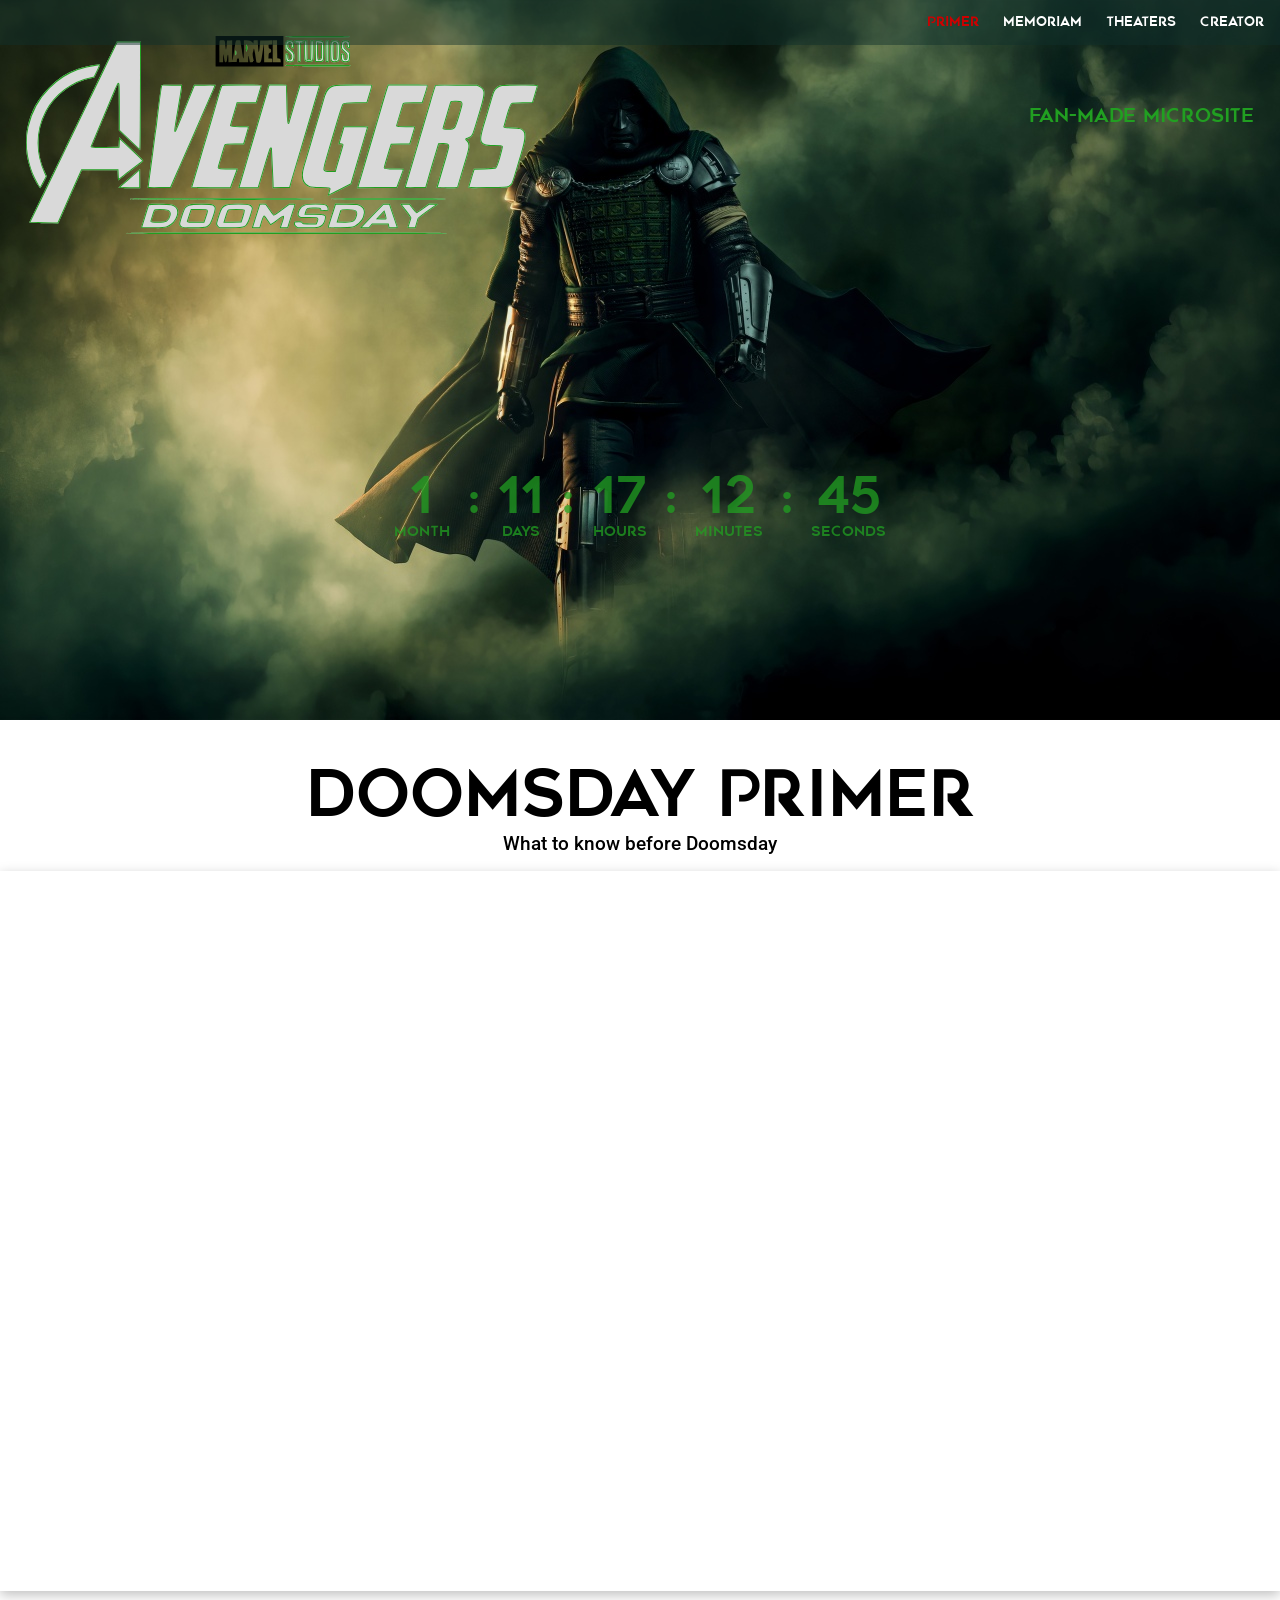
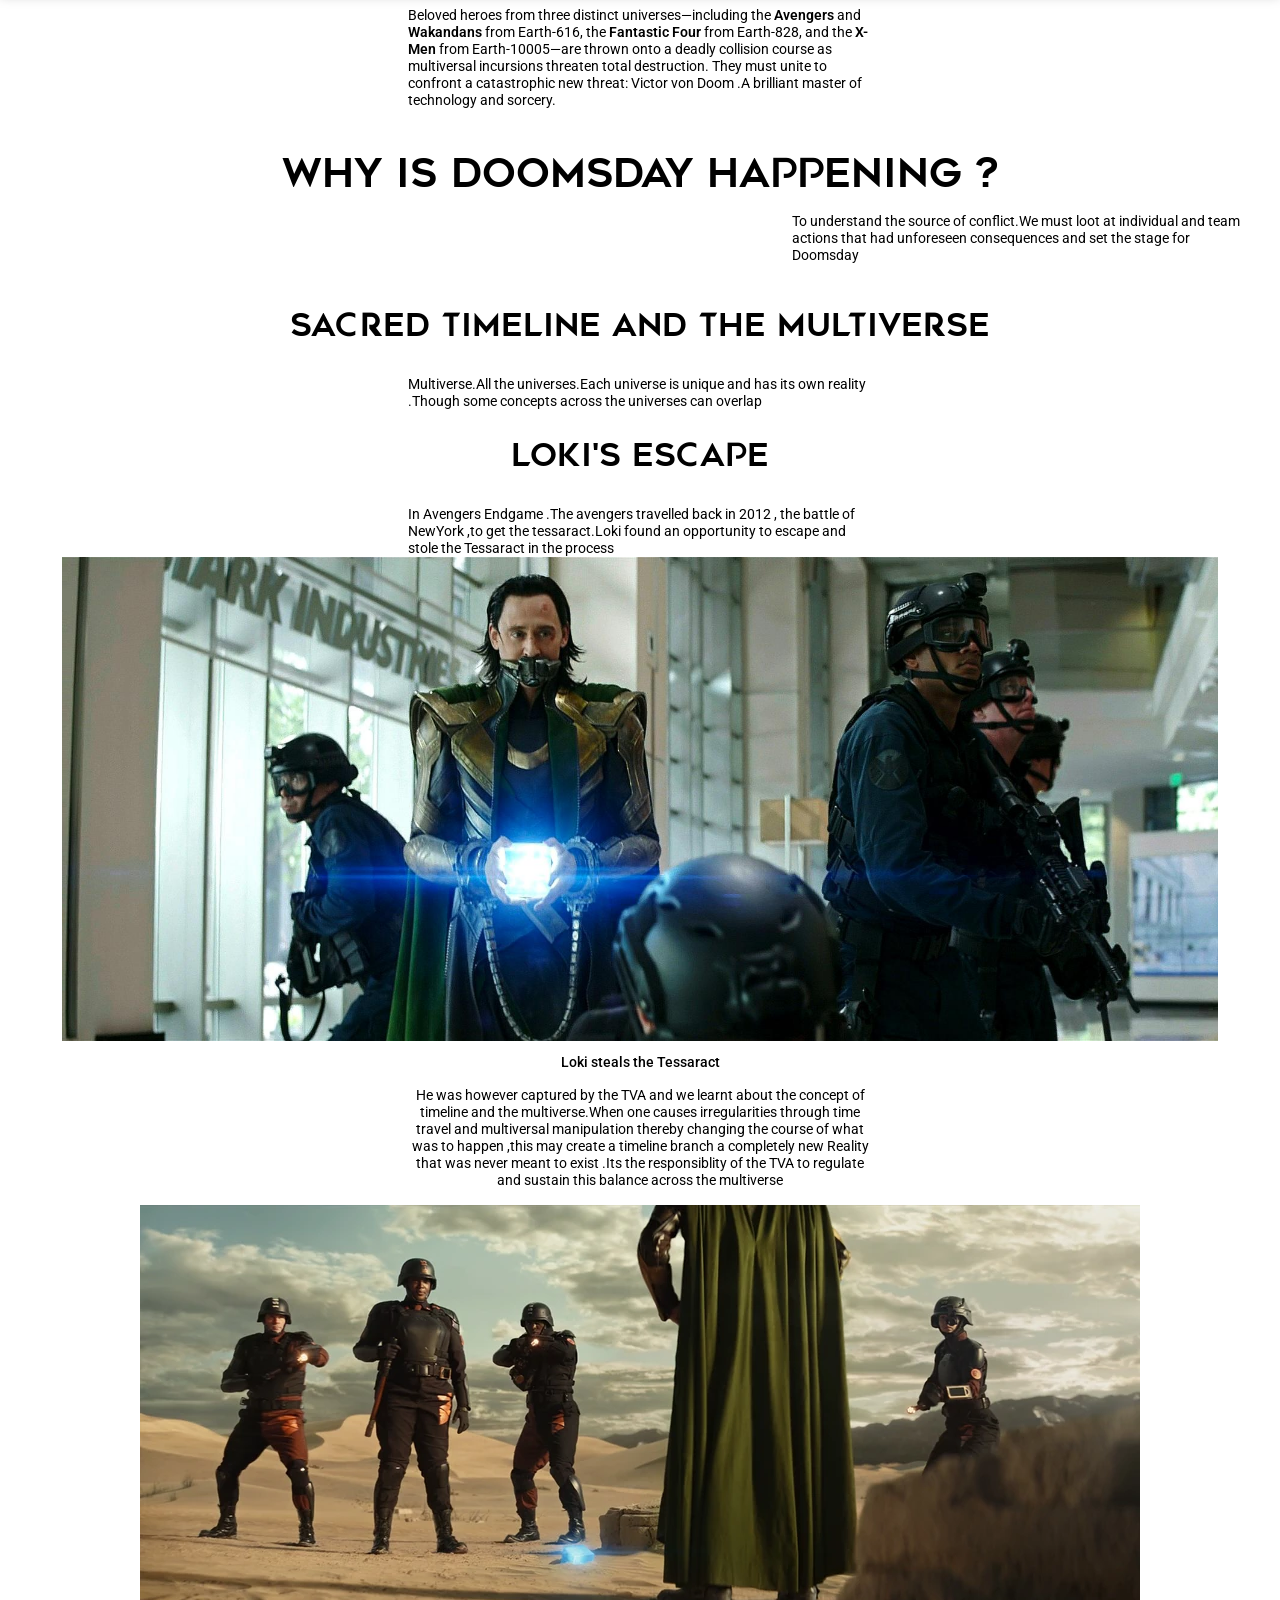
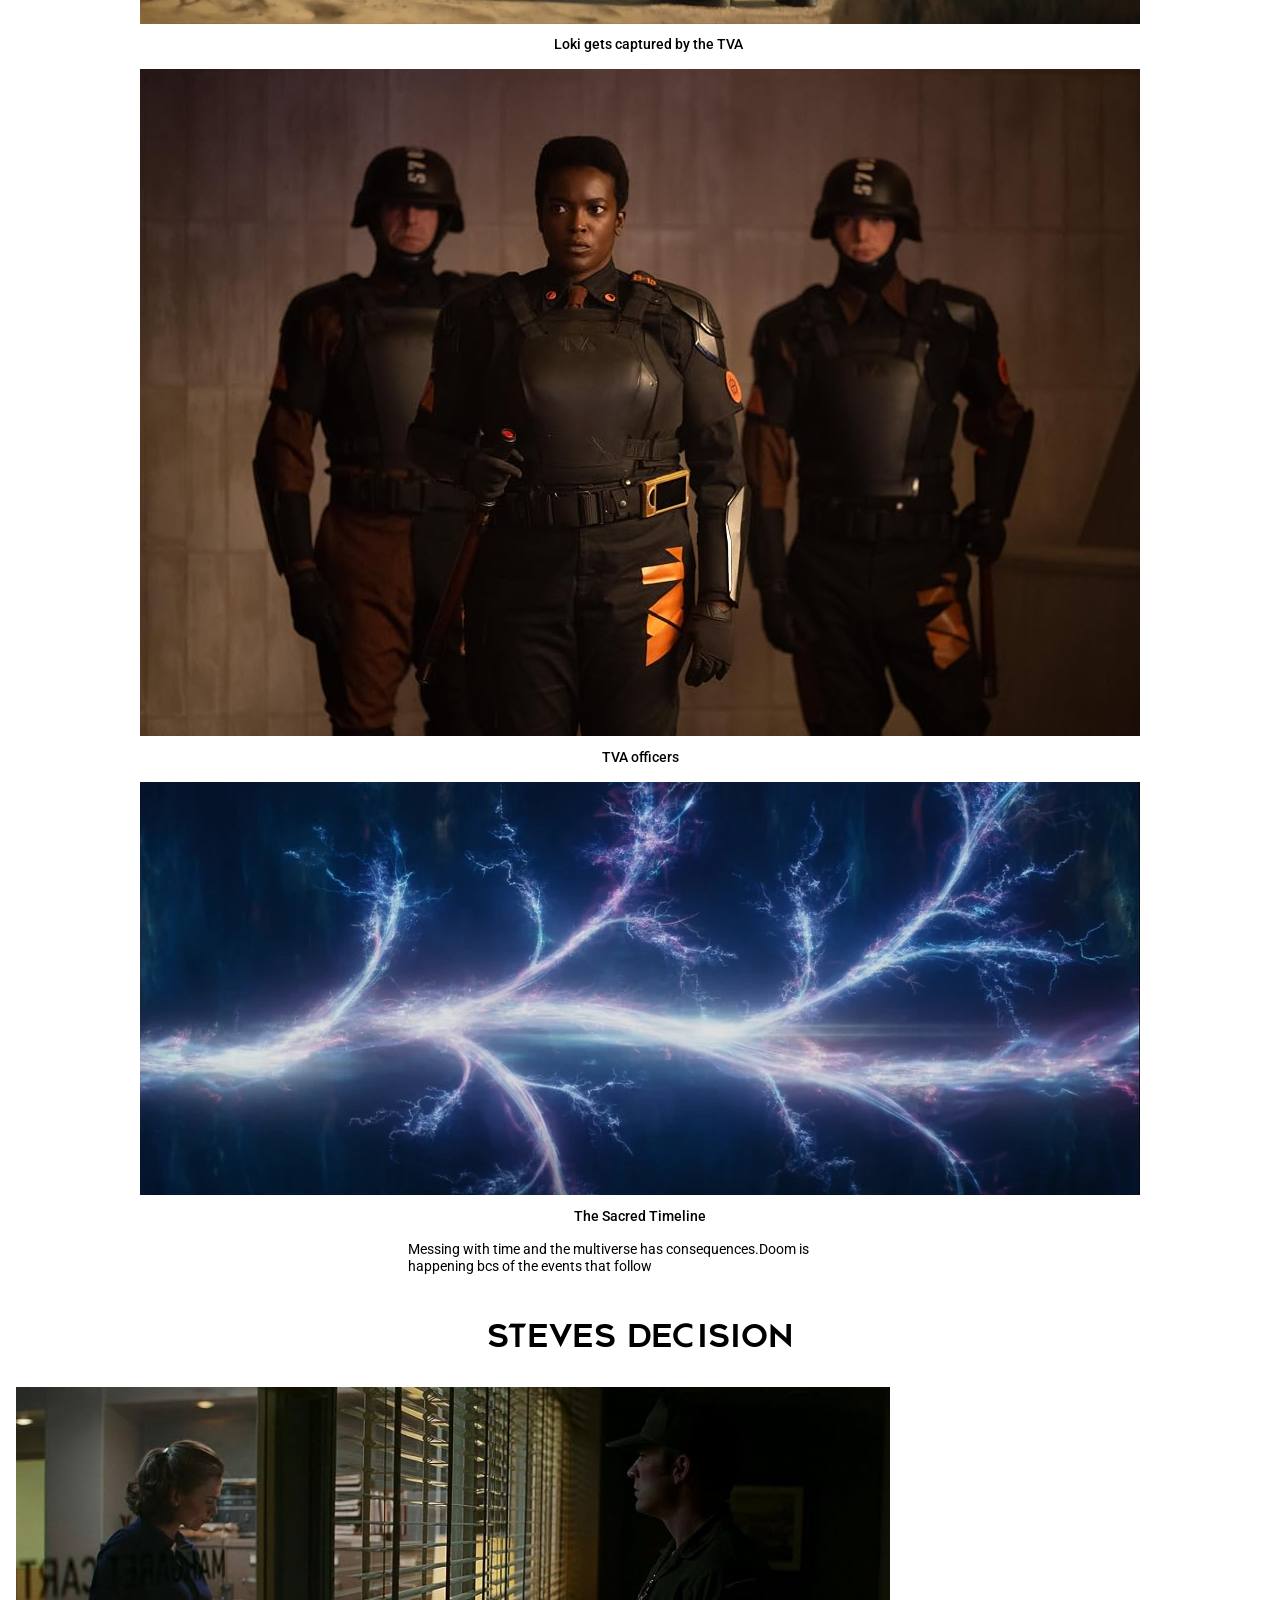
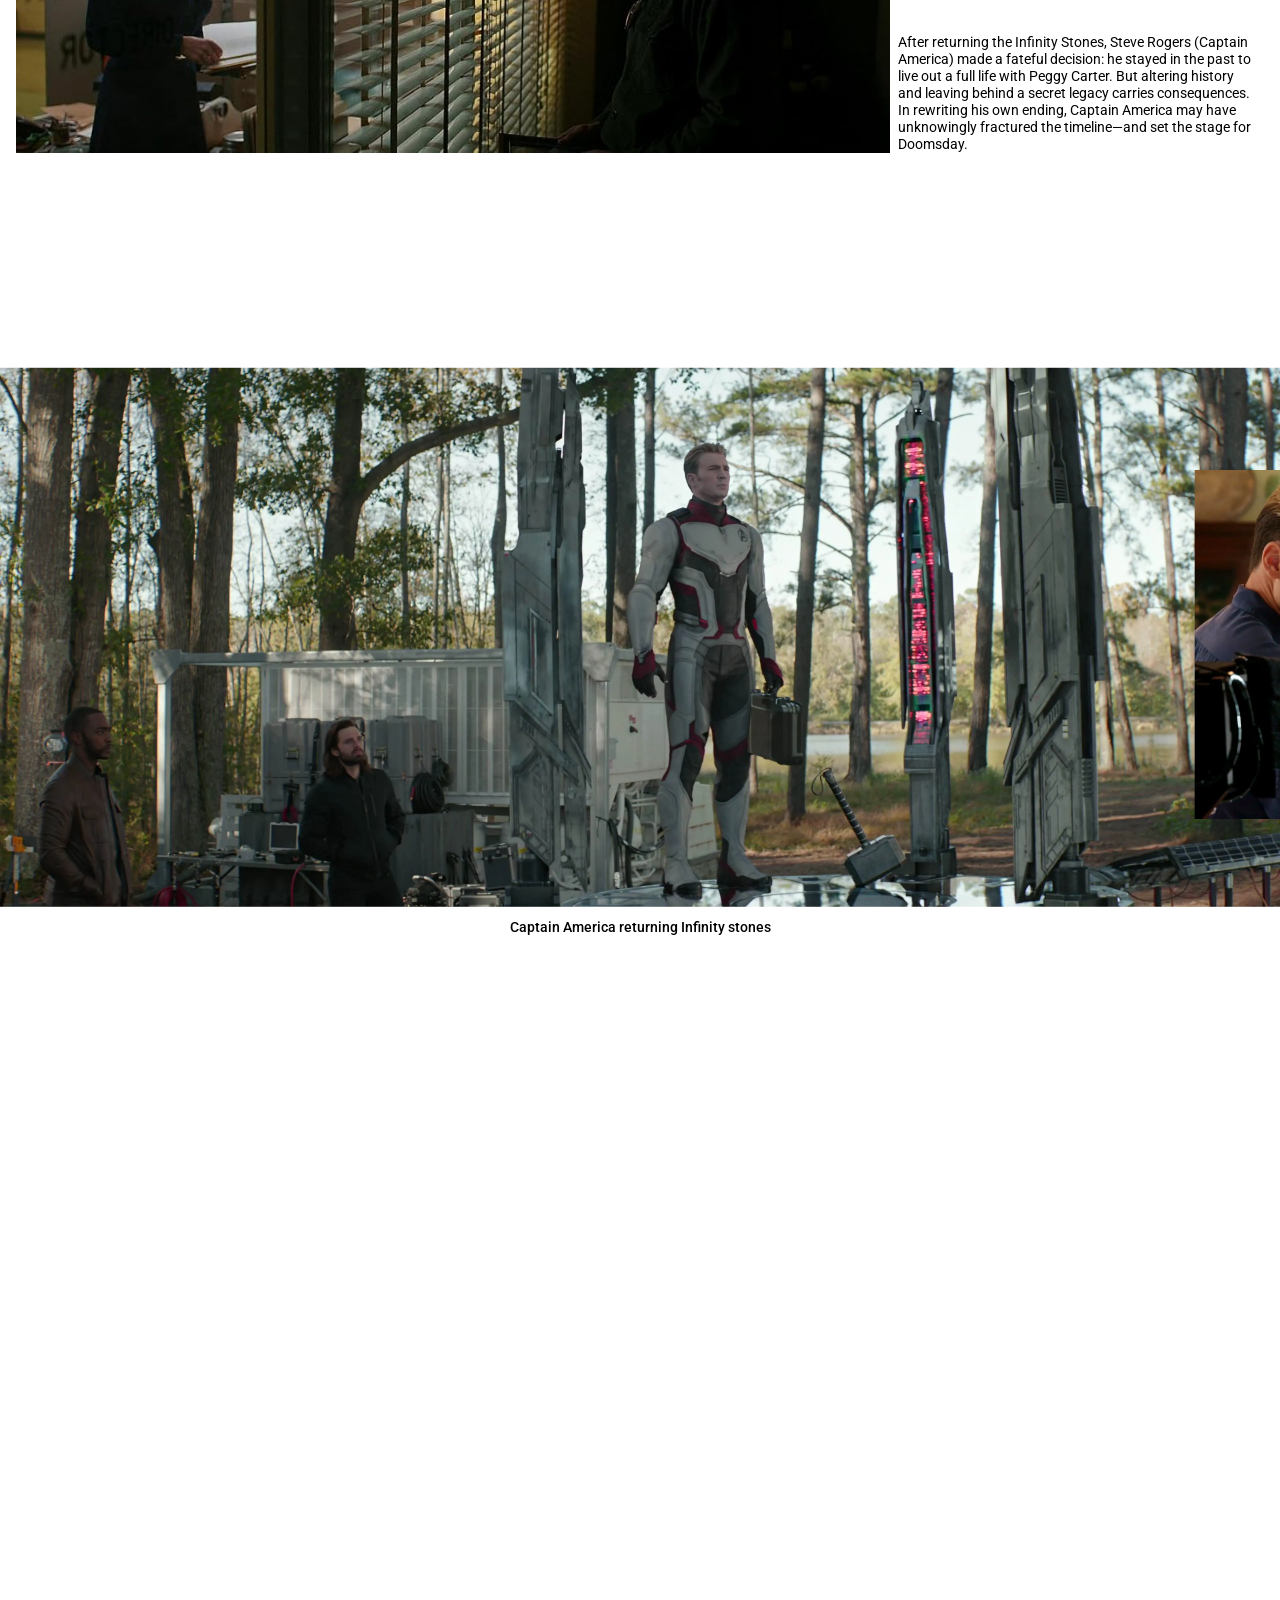
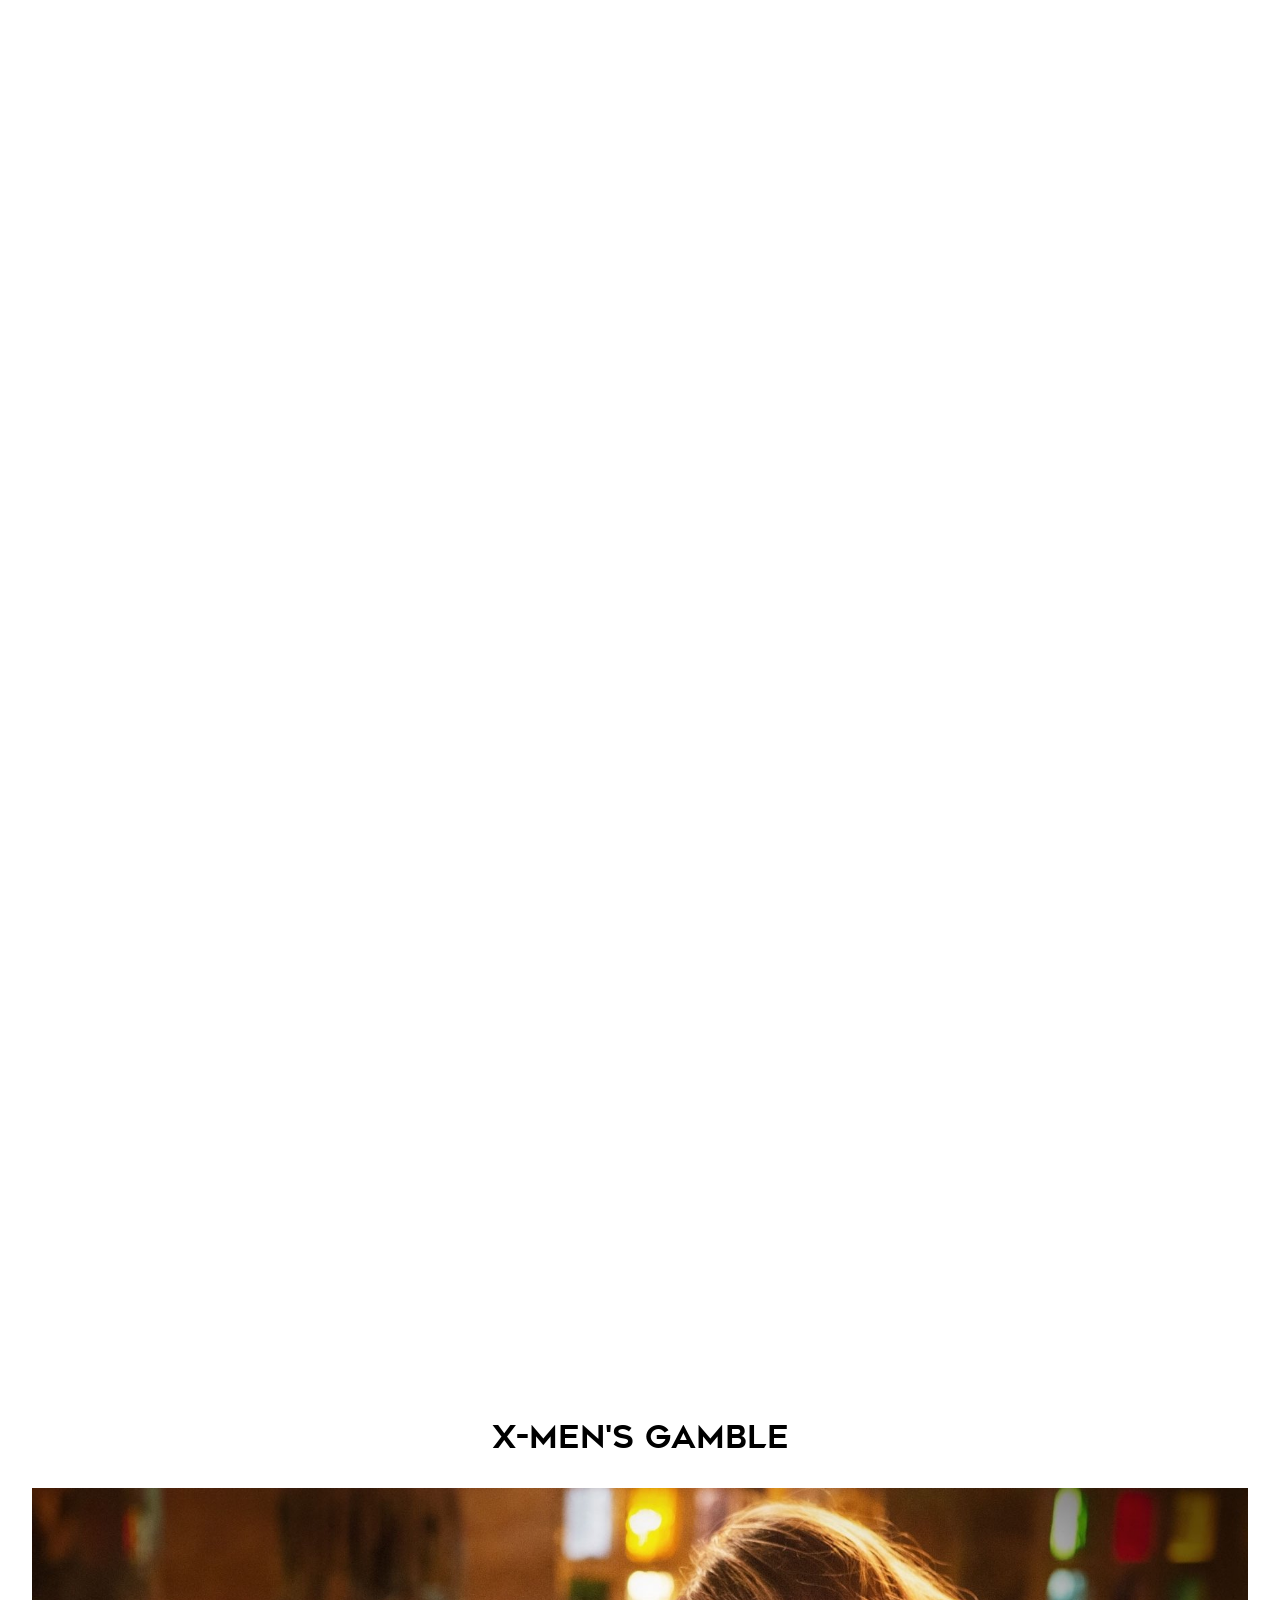
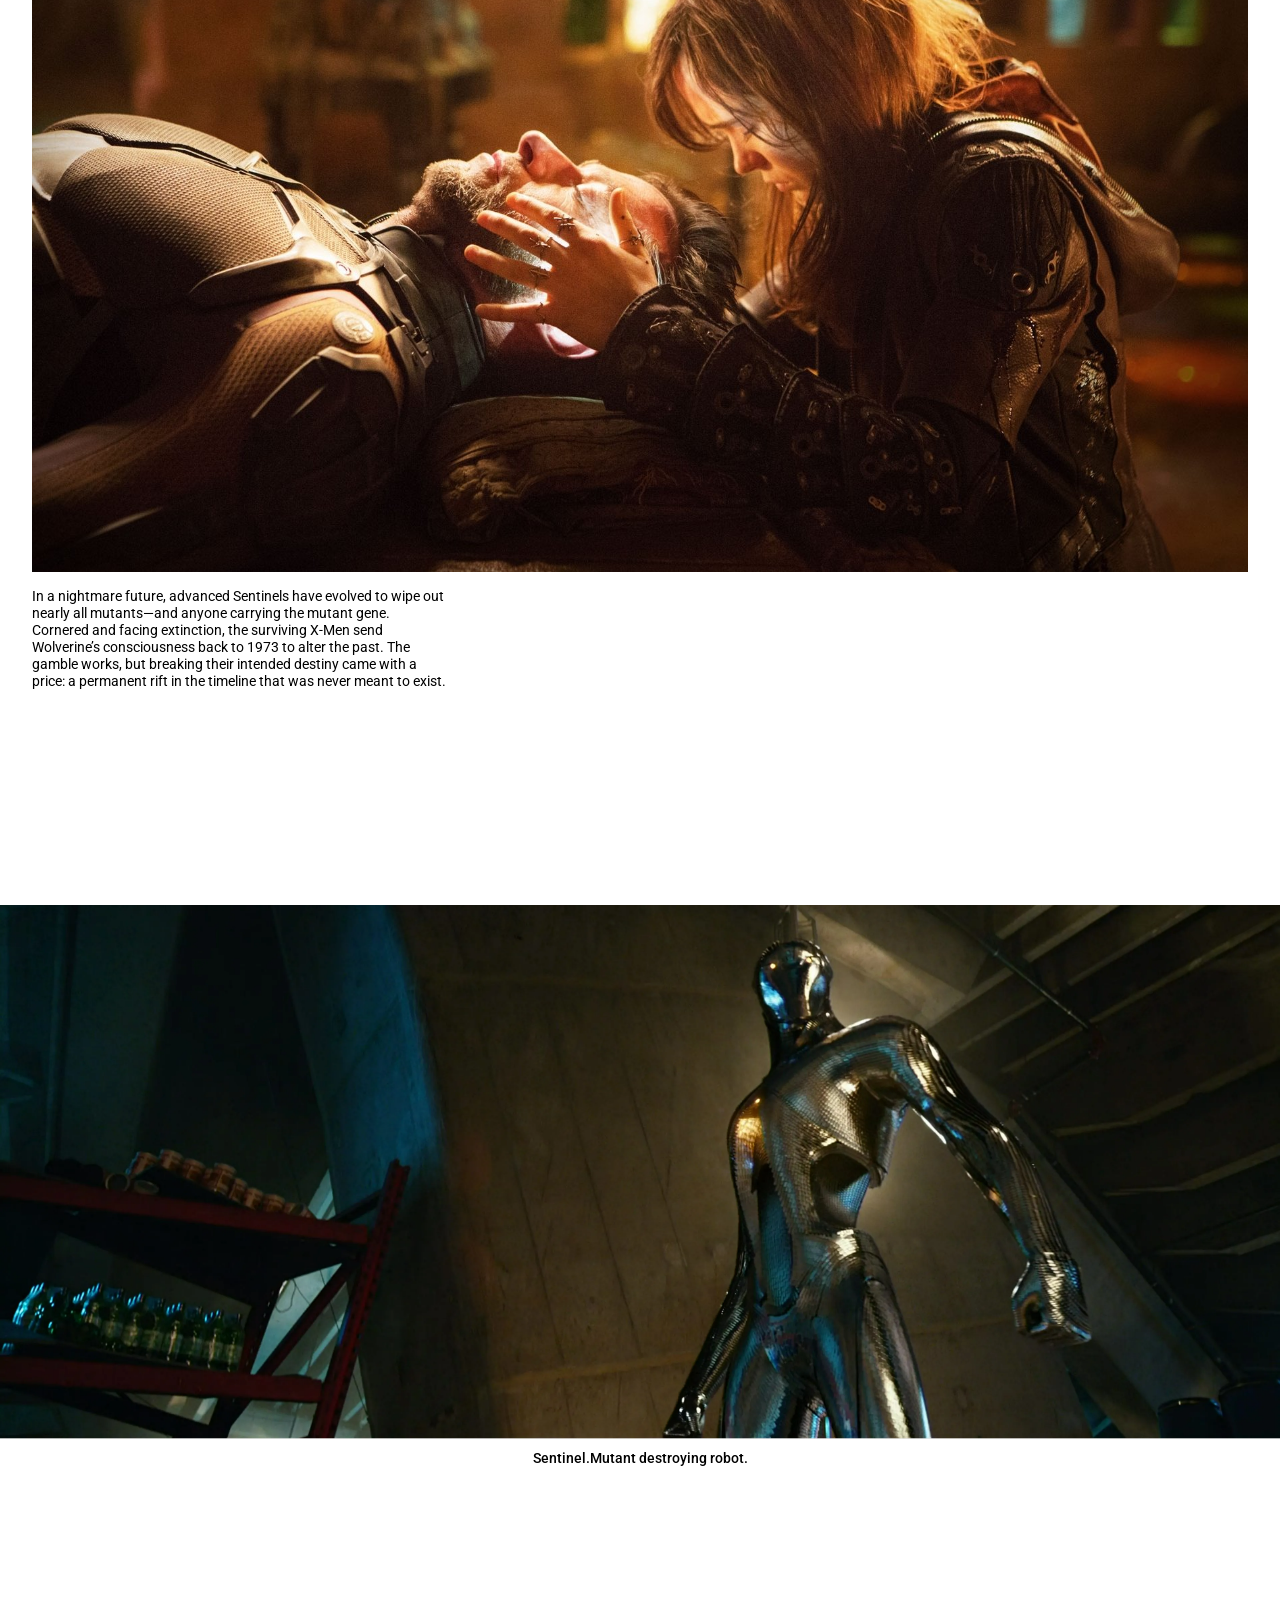
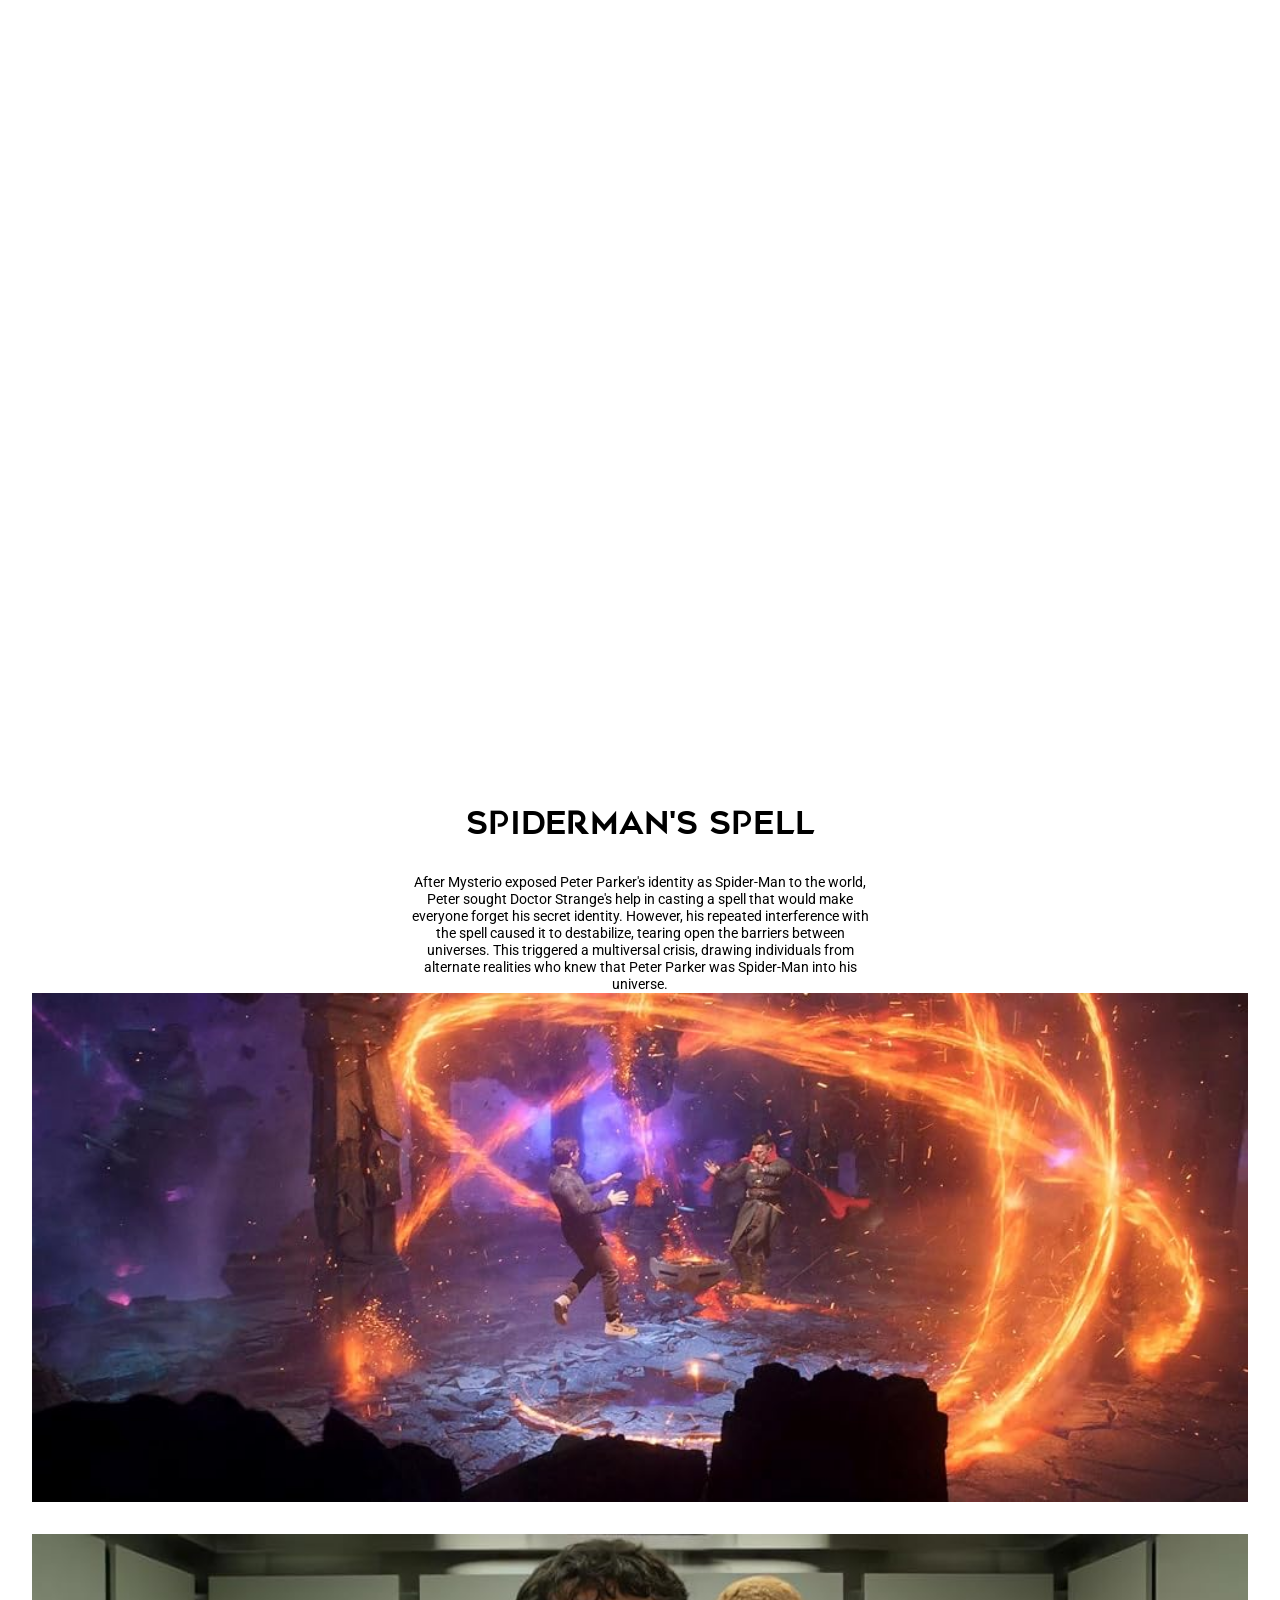
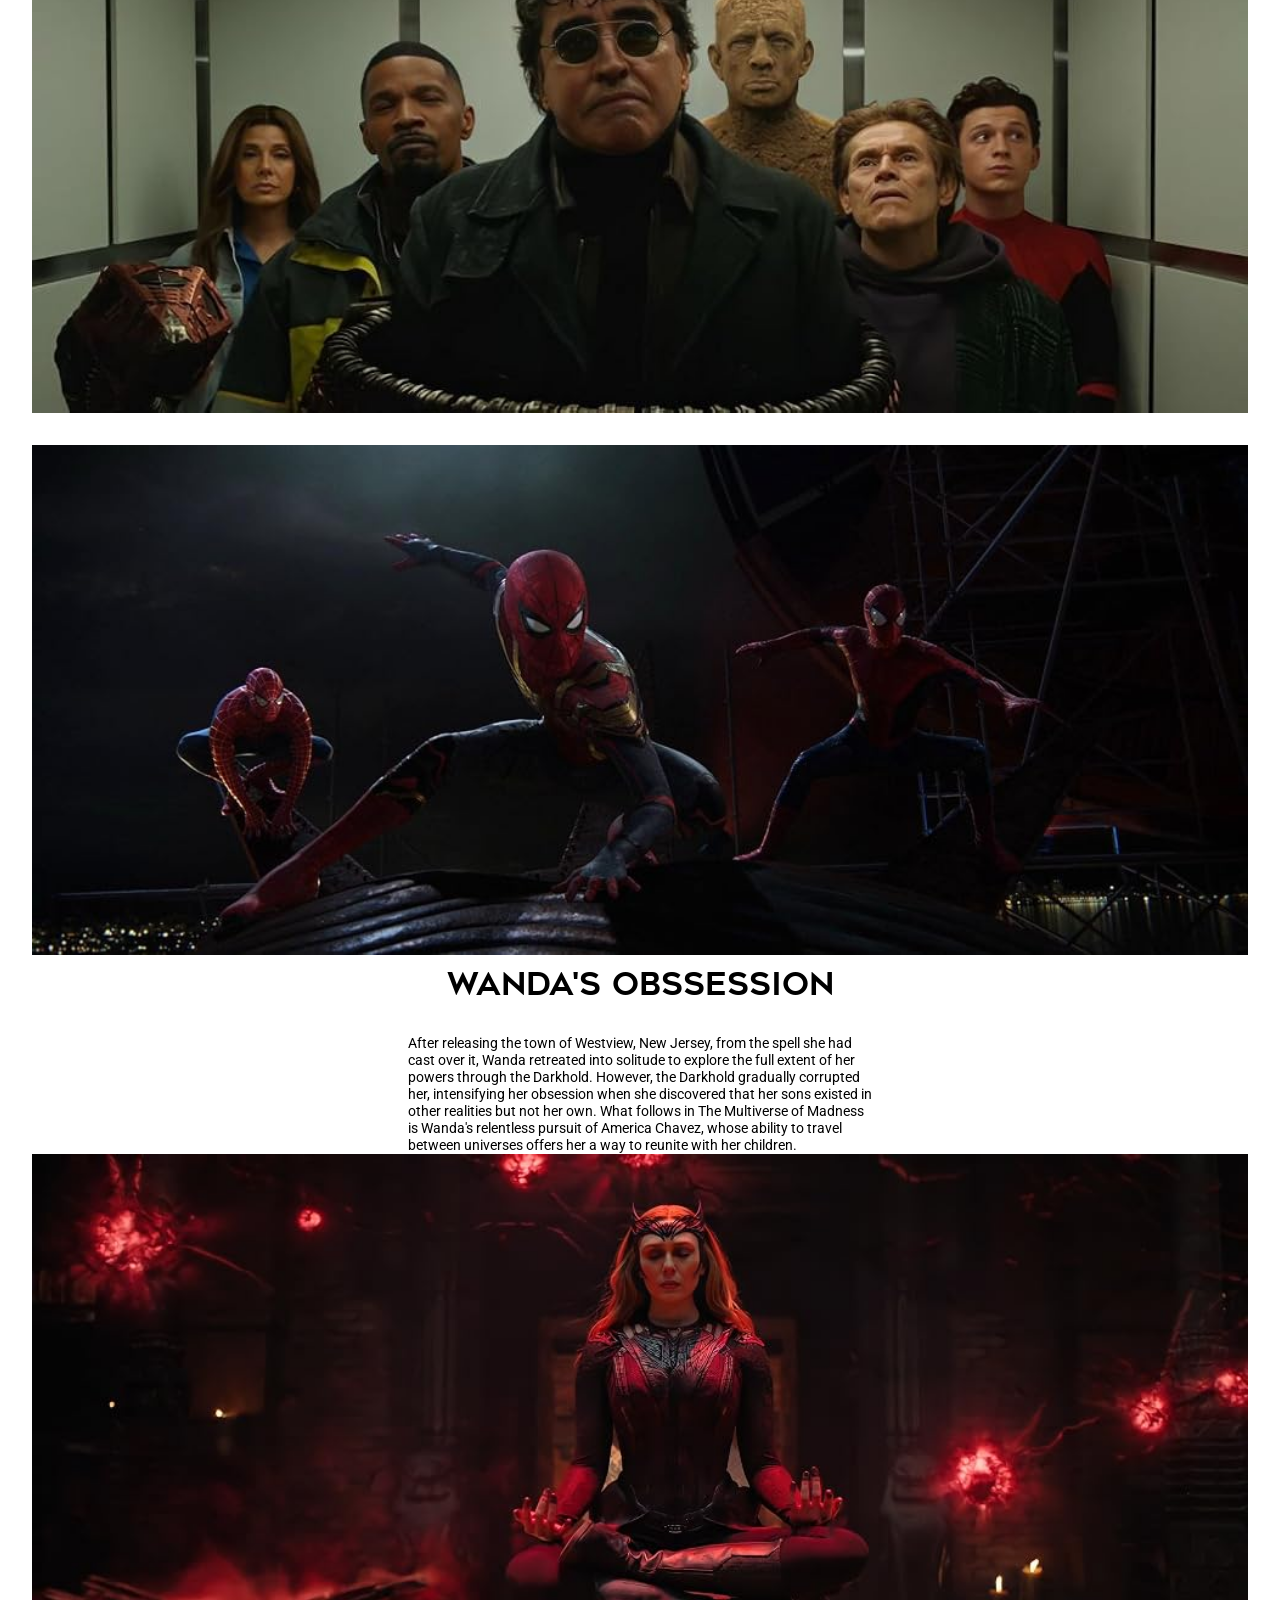
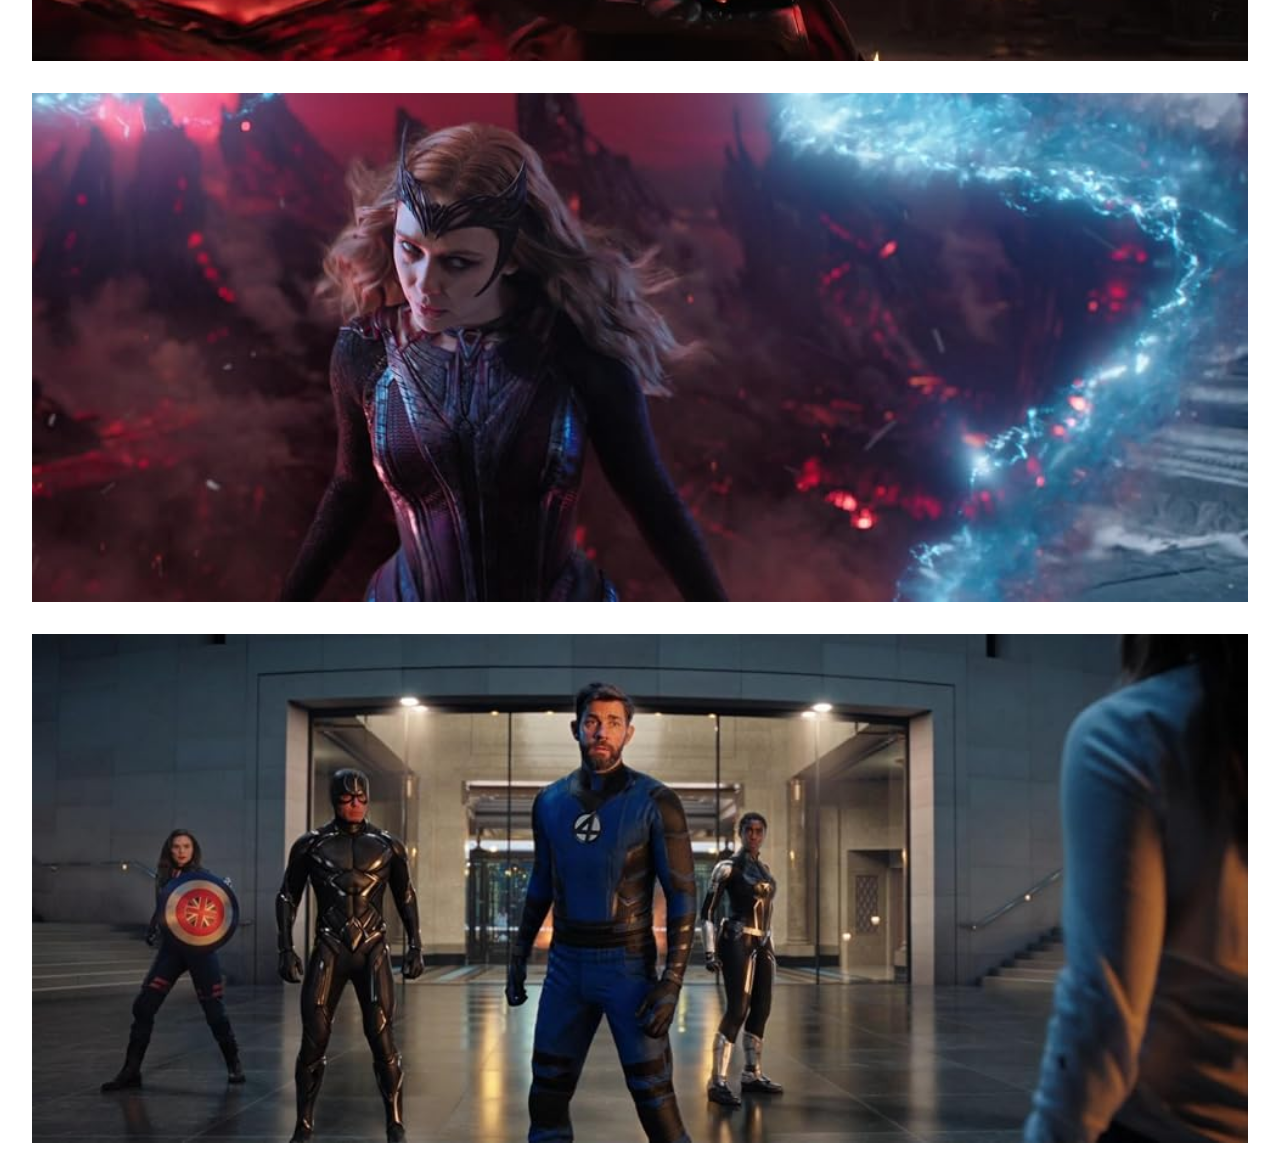
==== commit 8c455feb: "c" ====
--- a/index.html
+++ b/index.html
@@ -116,7 +116,7 @@
   <div class="hero">
    
       <picture>
-        <source media="(max-width: 768px)" srcset="../images/potrait-doom-hero.jpg">
+        <source media="(max-width: 768px)" srcset="./images/potrait-doom-hero.jpg">
         <img src="./images/desktop-doomhero-image.jpg" >
       </picture>
    
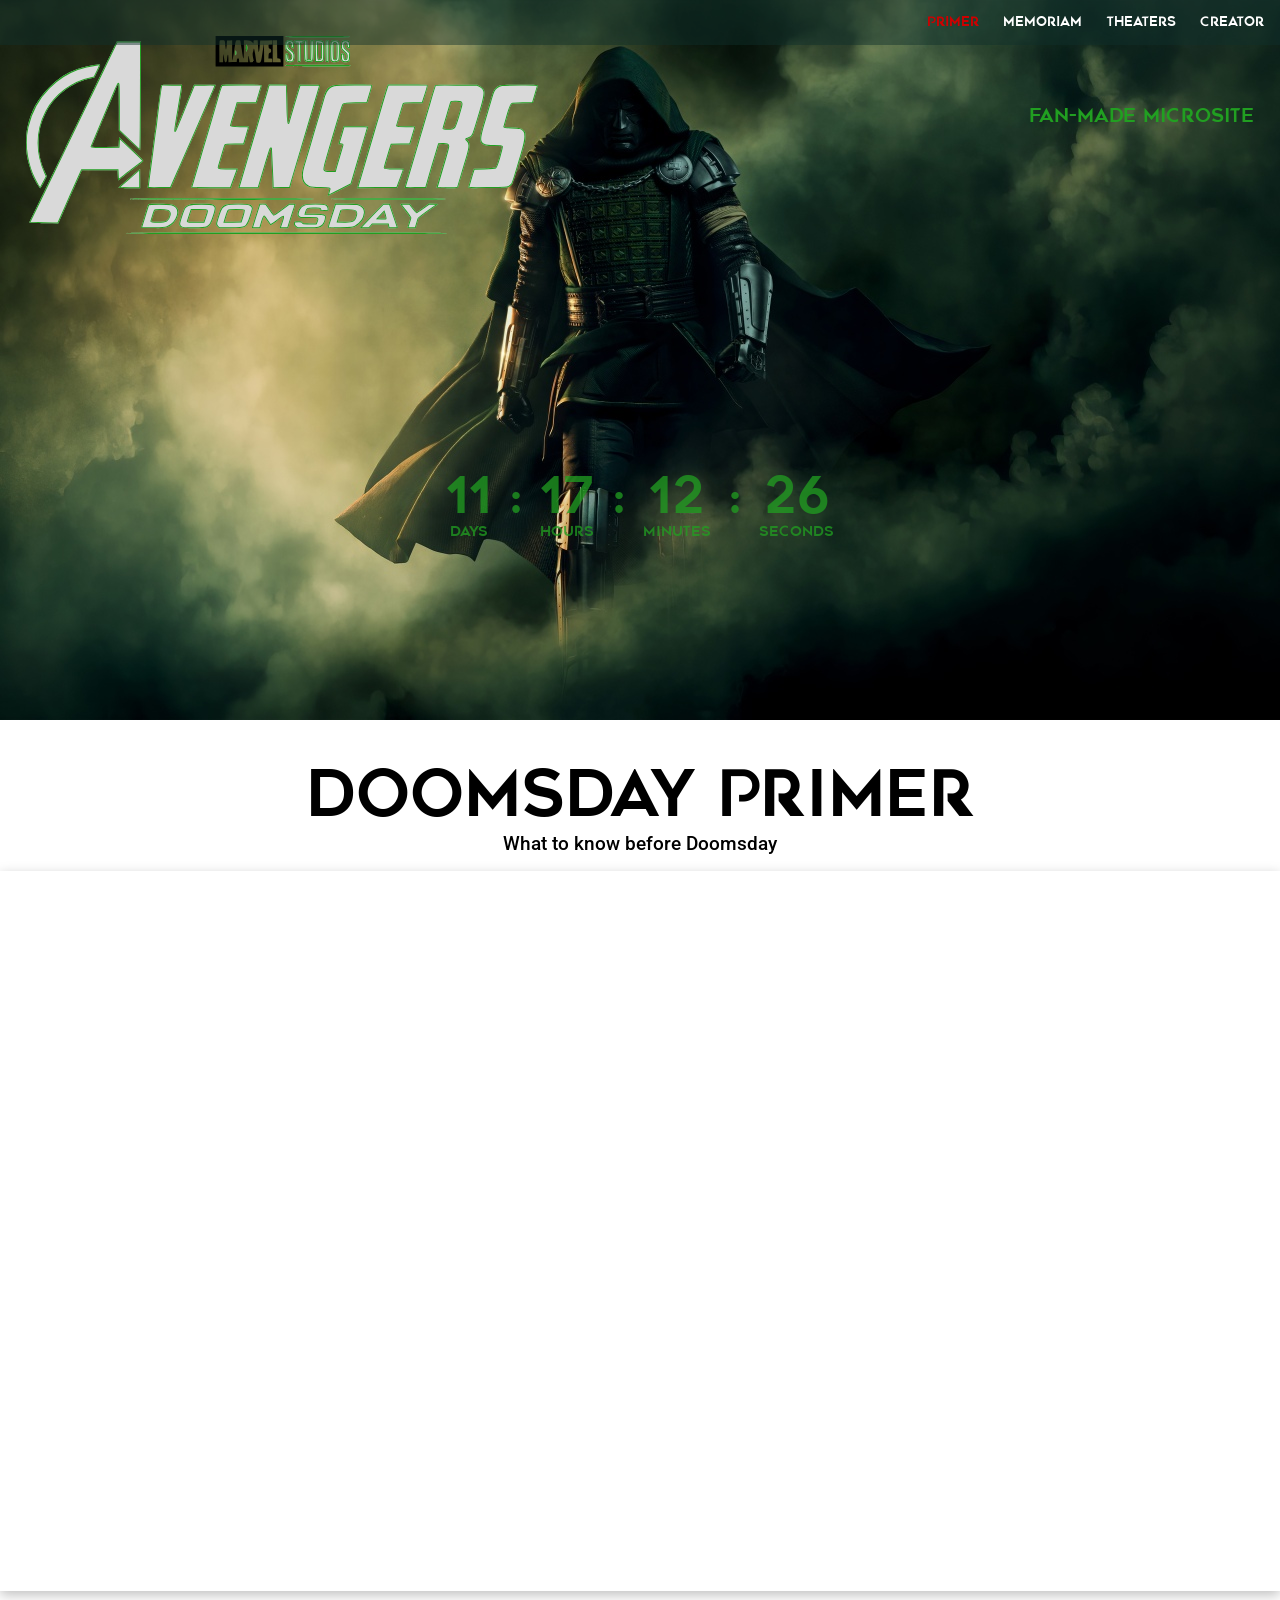
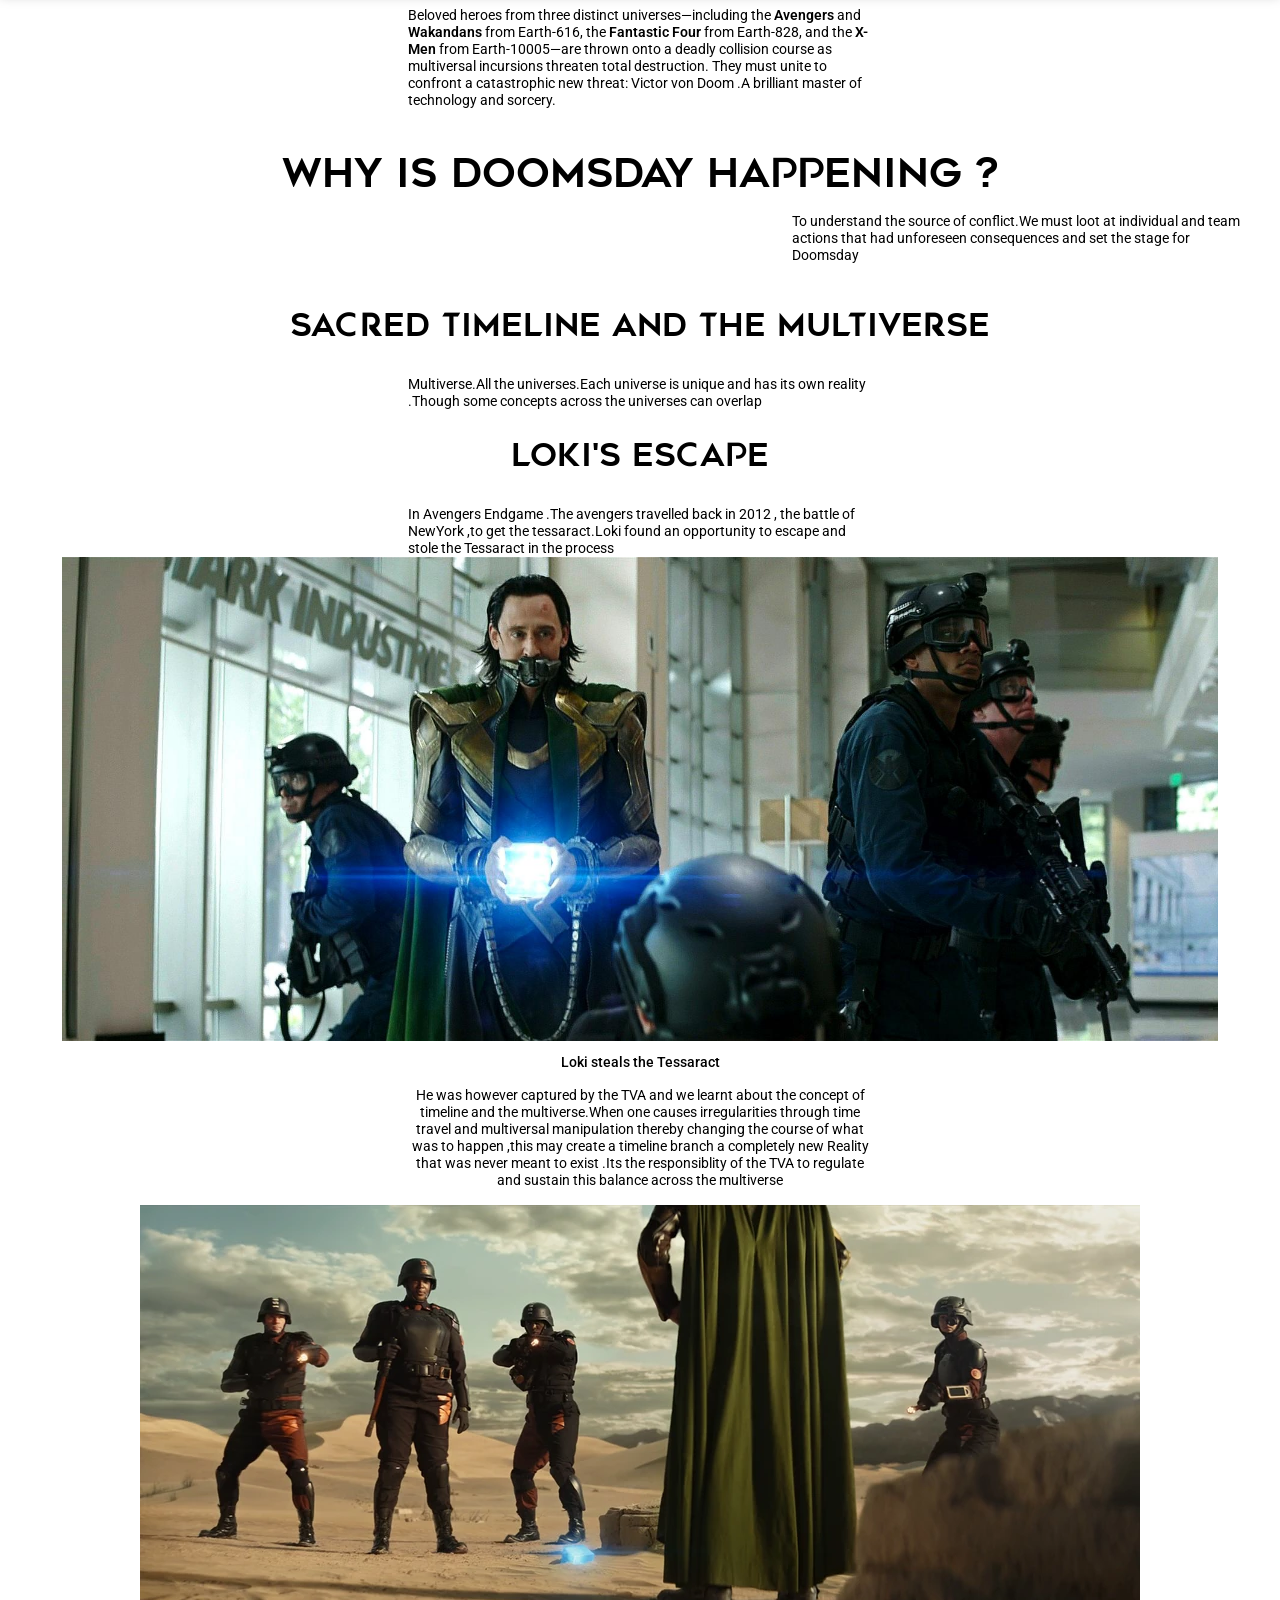
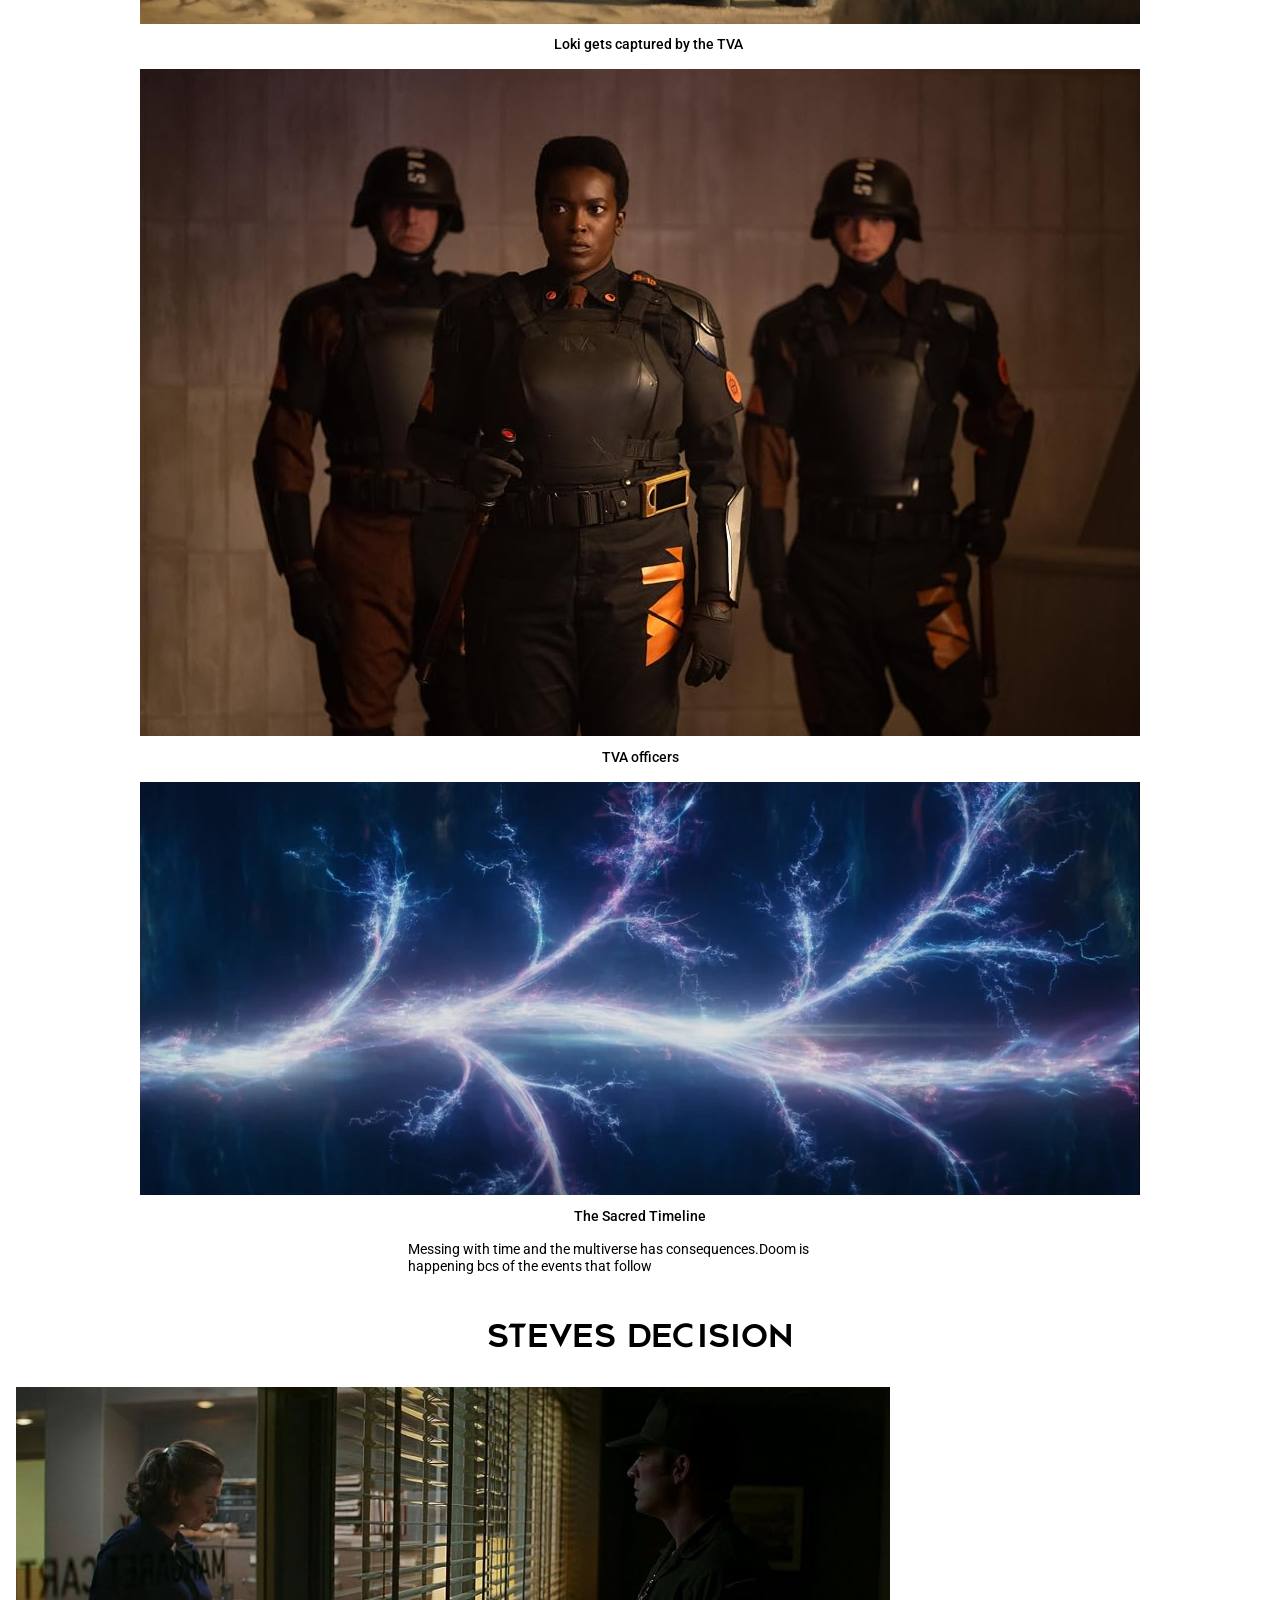
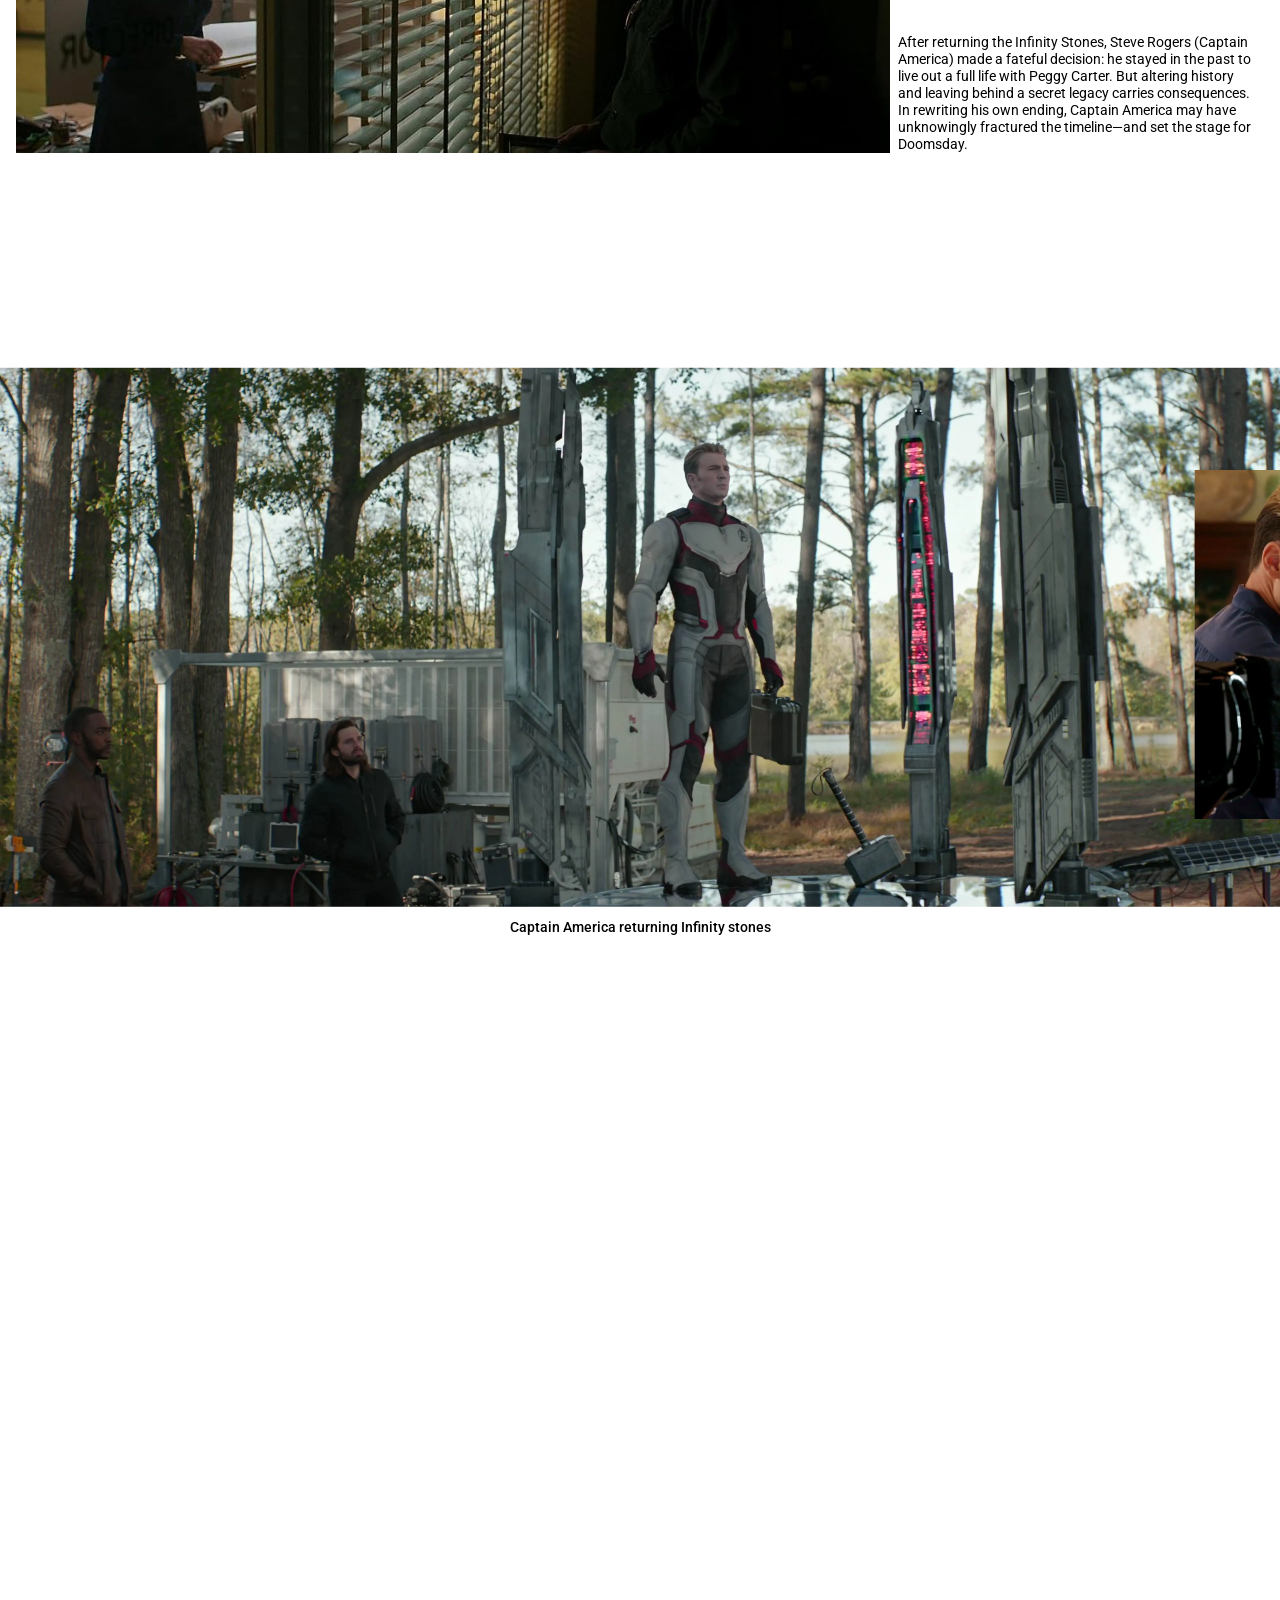
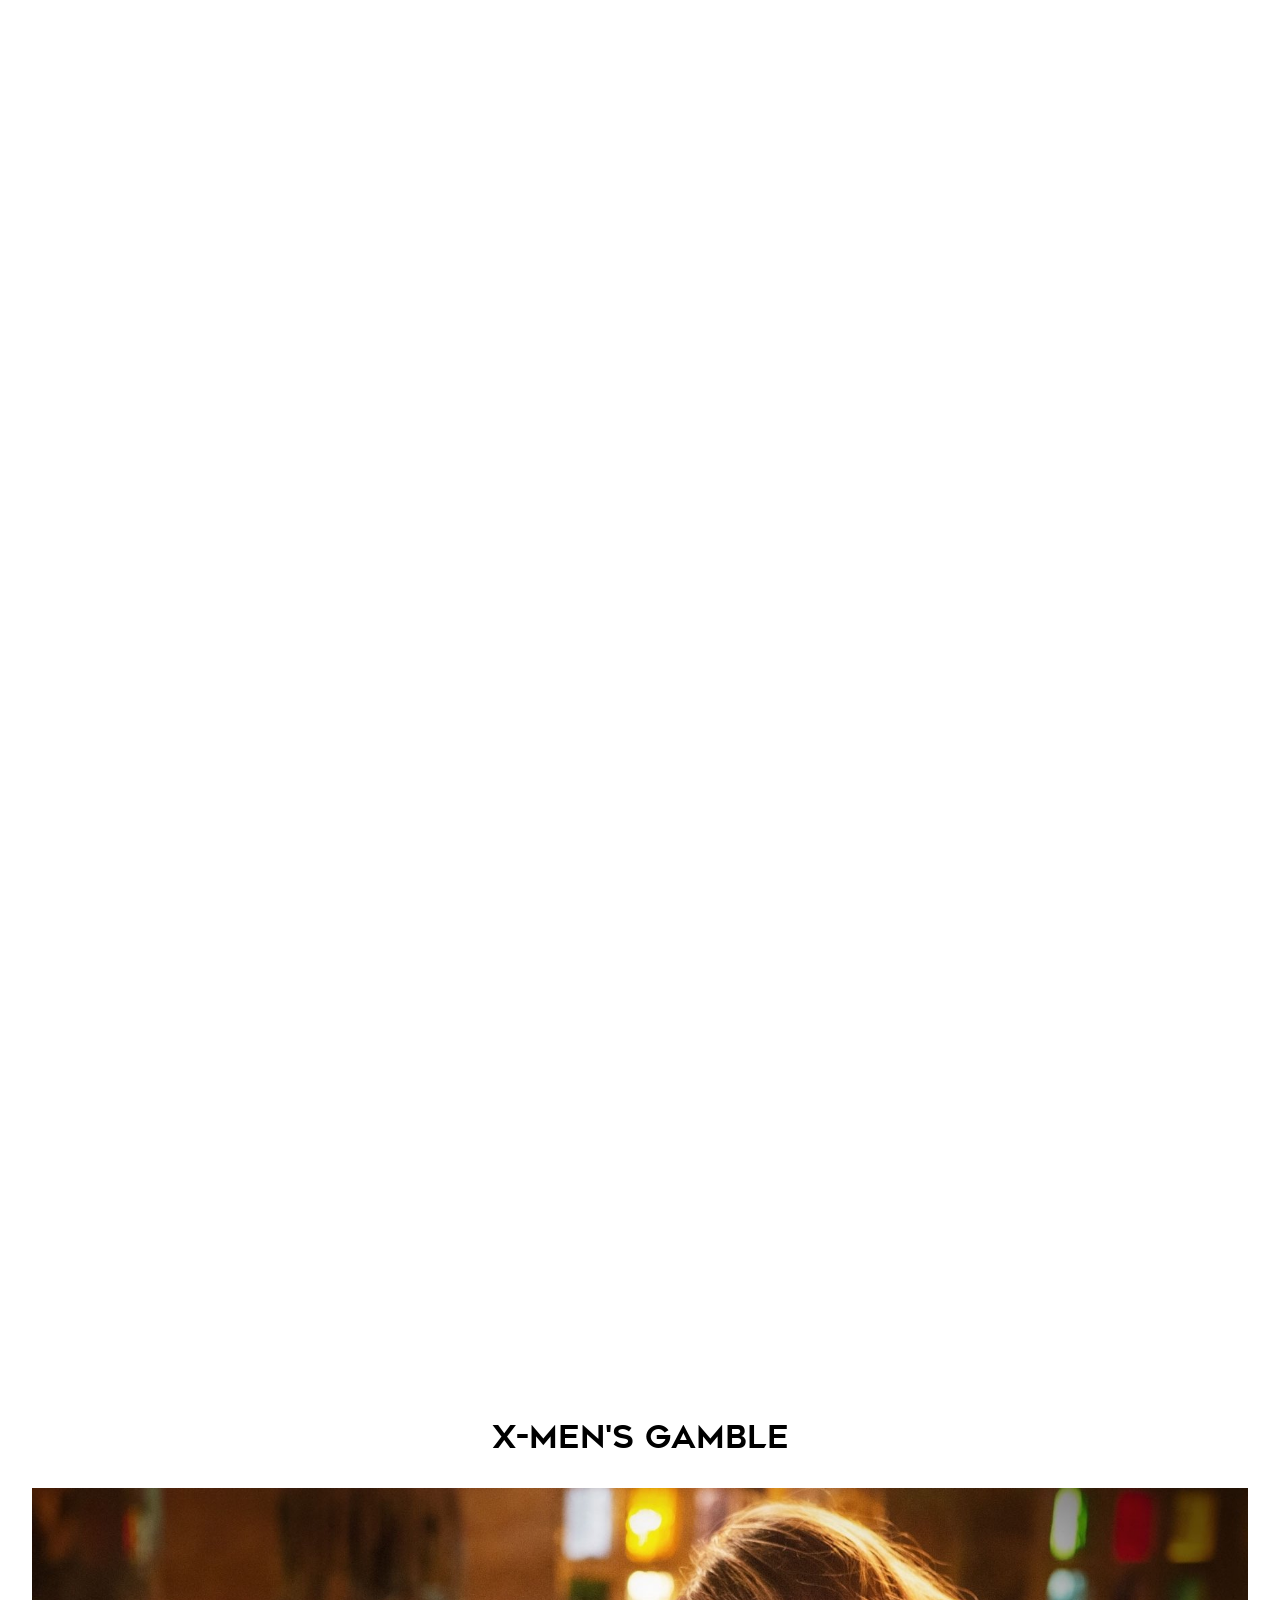
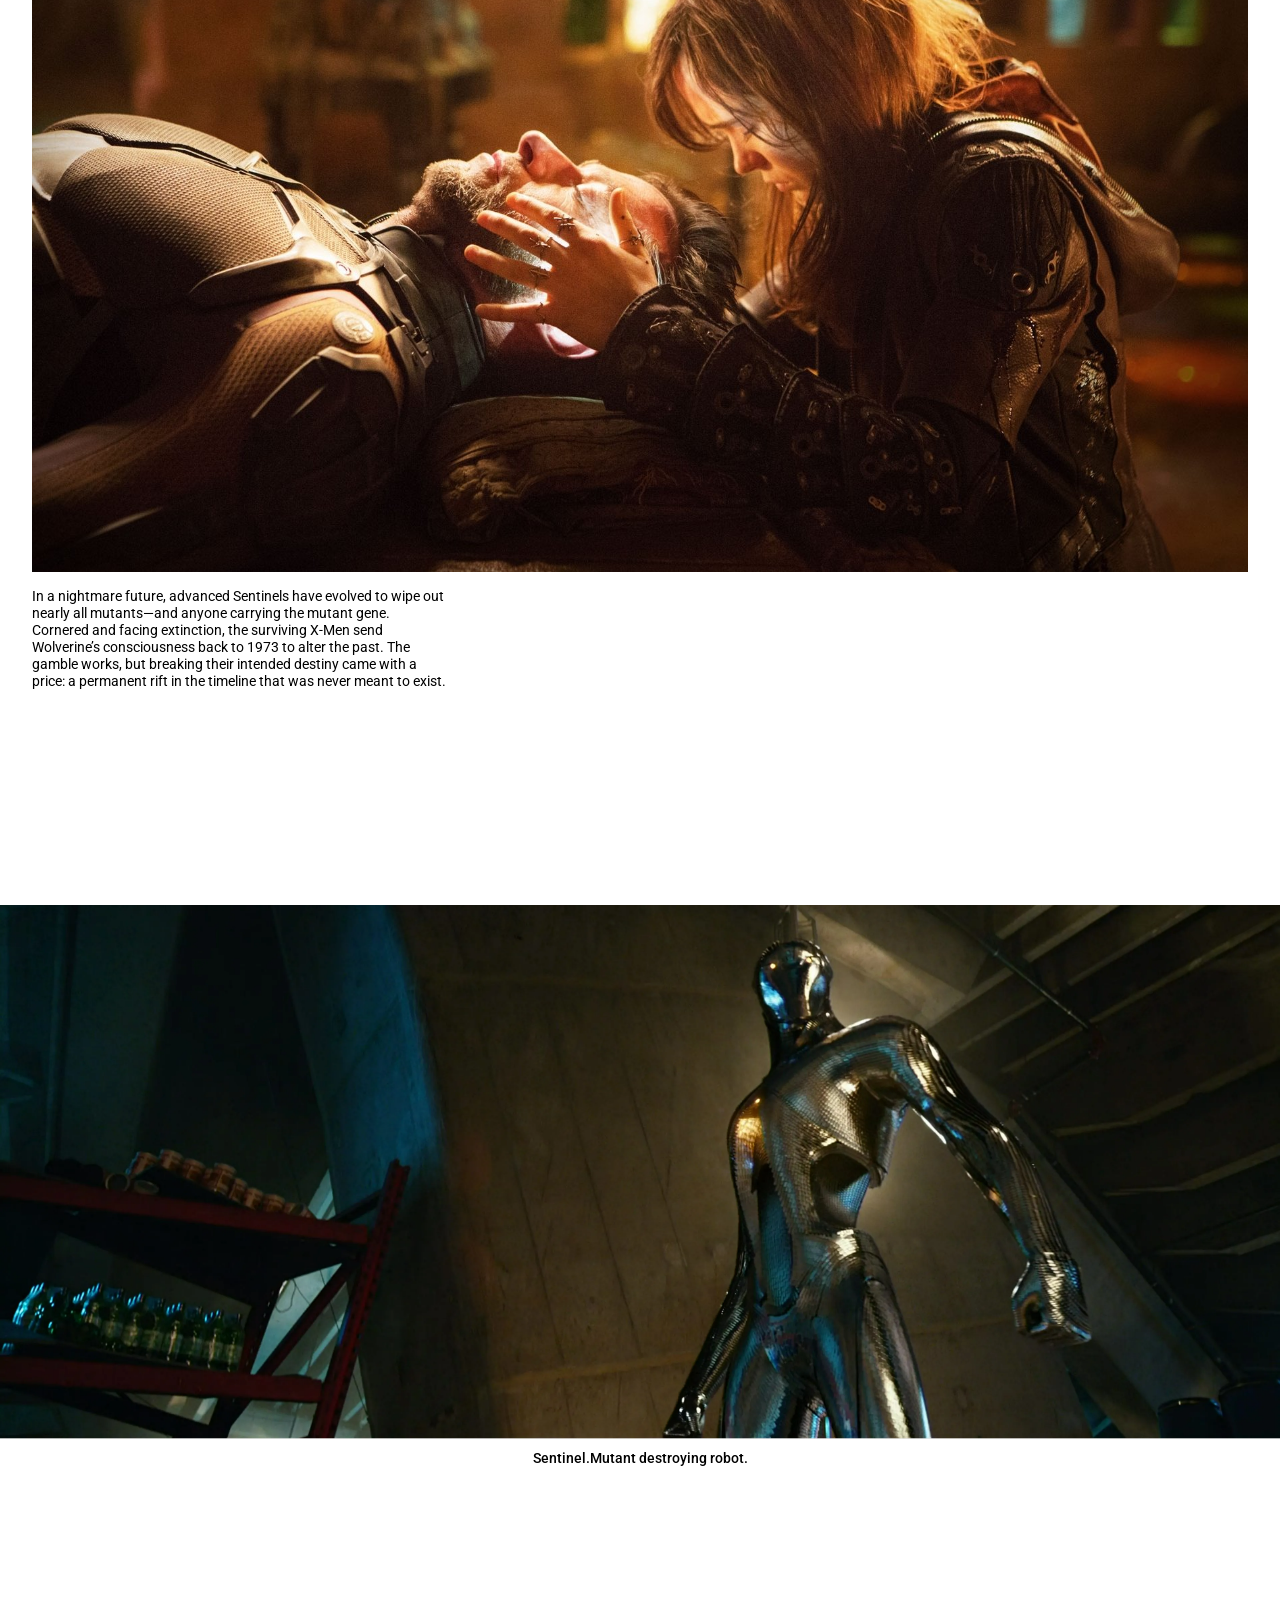
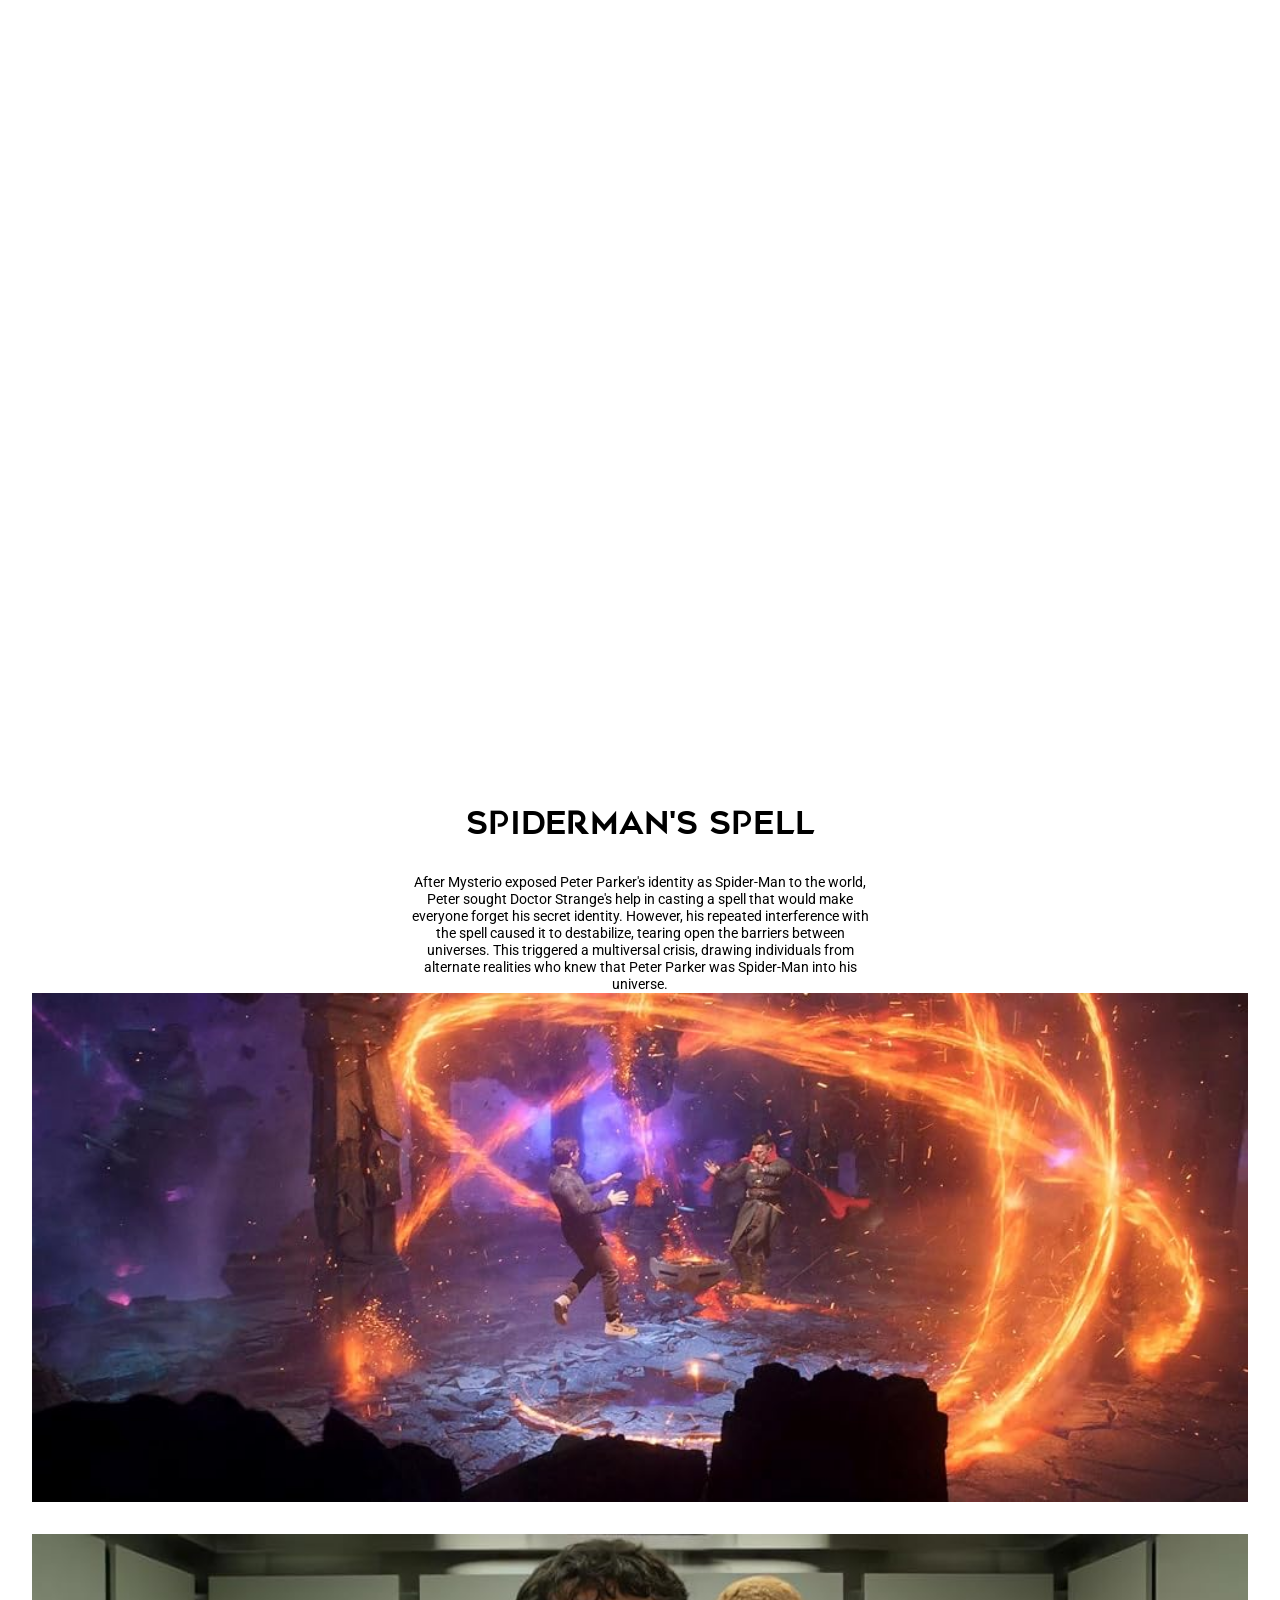
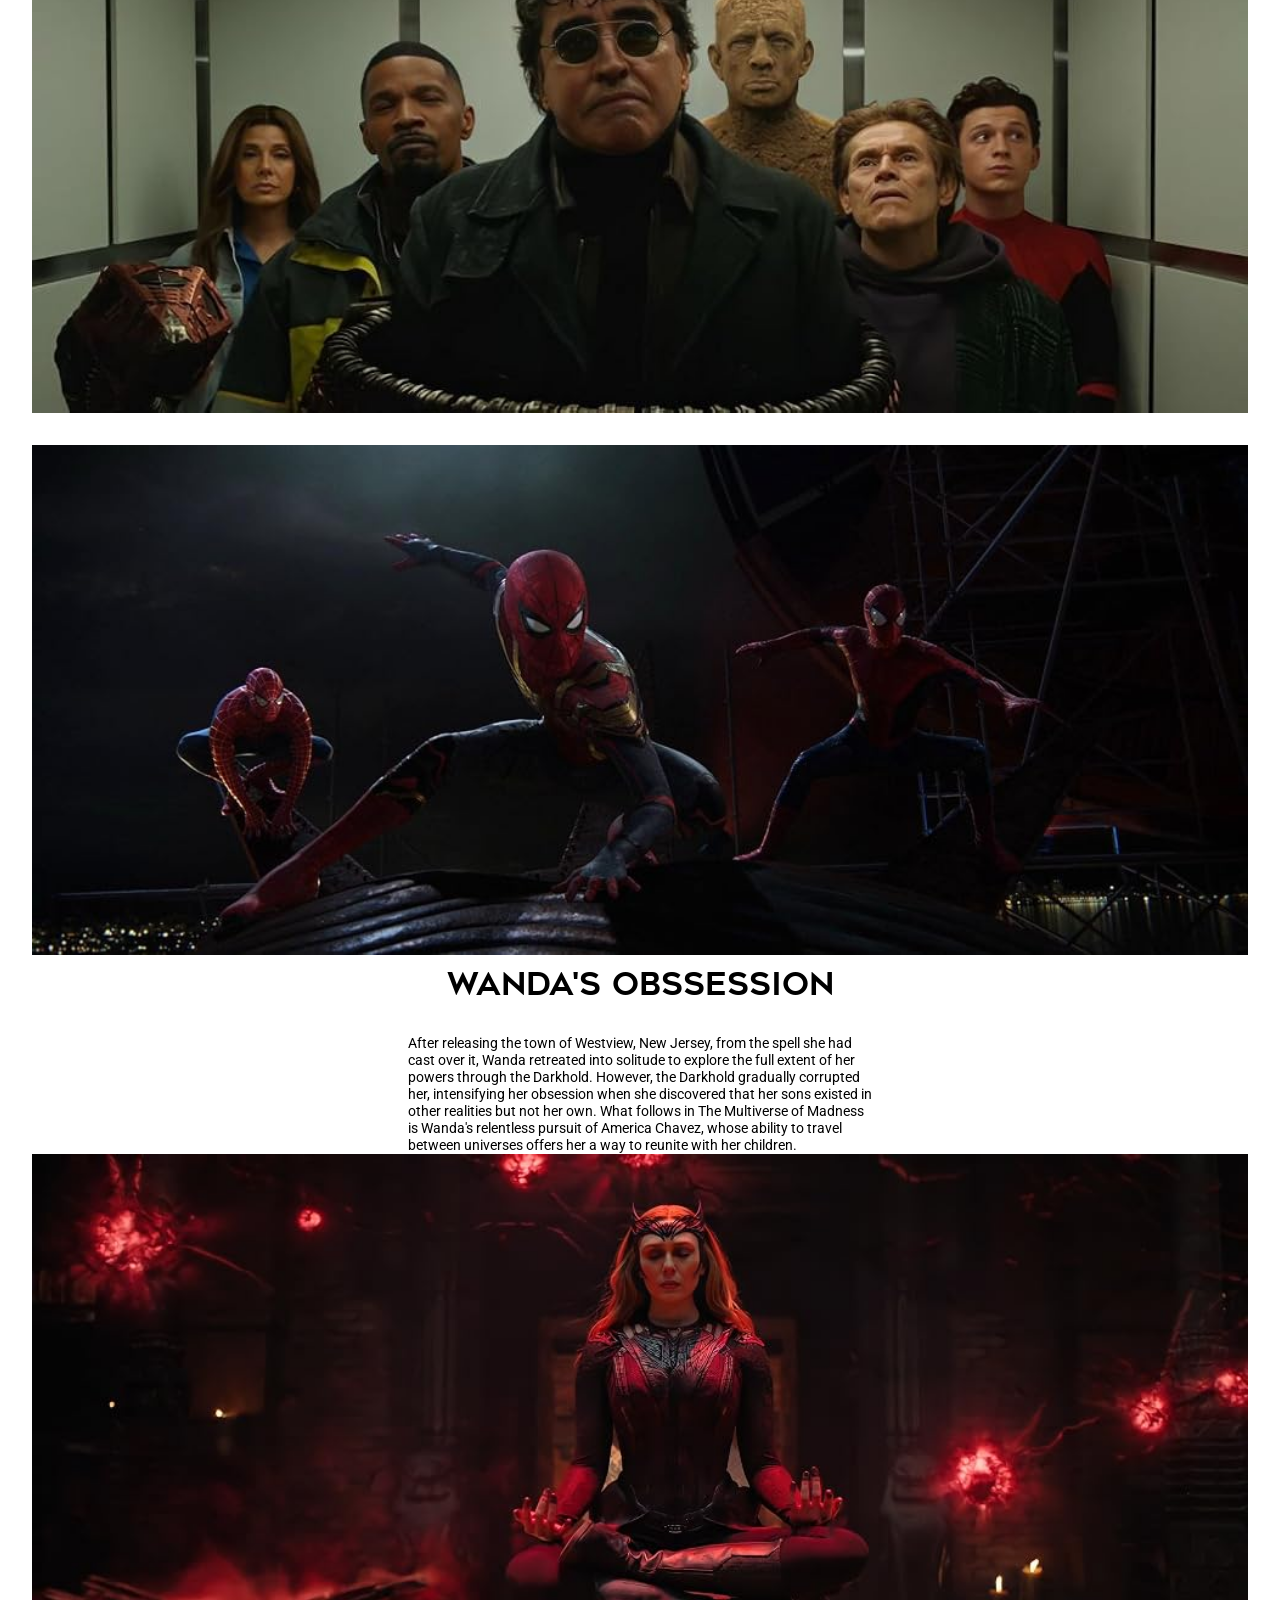
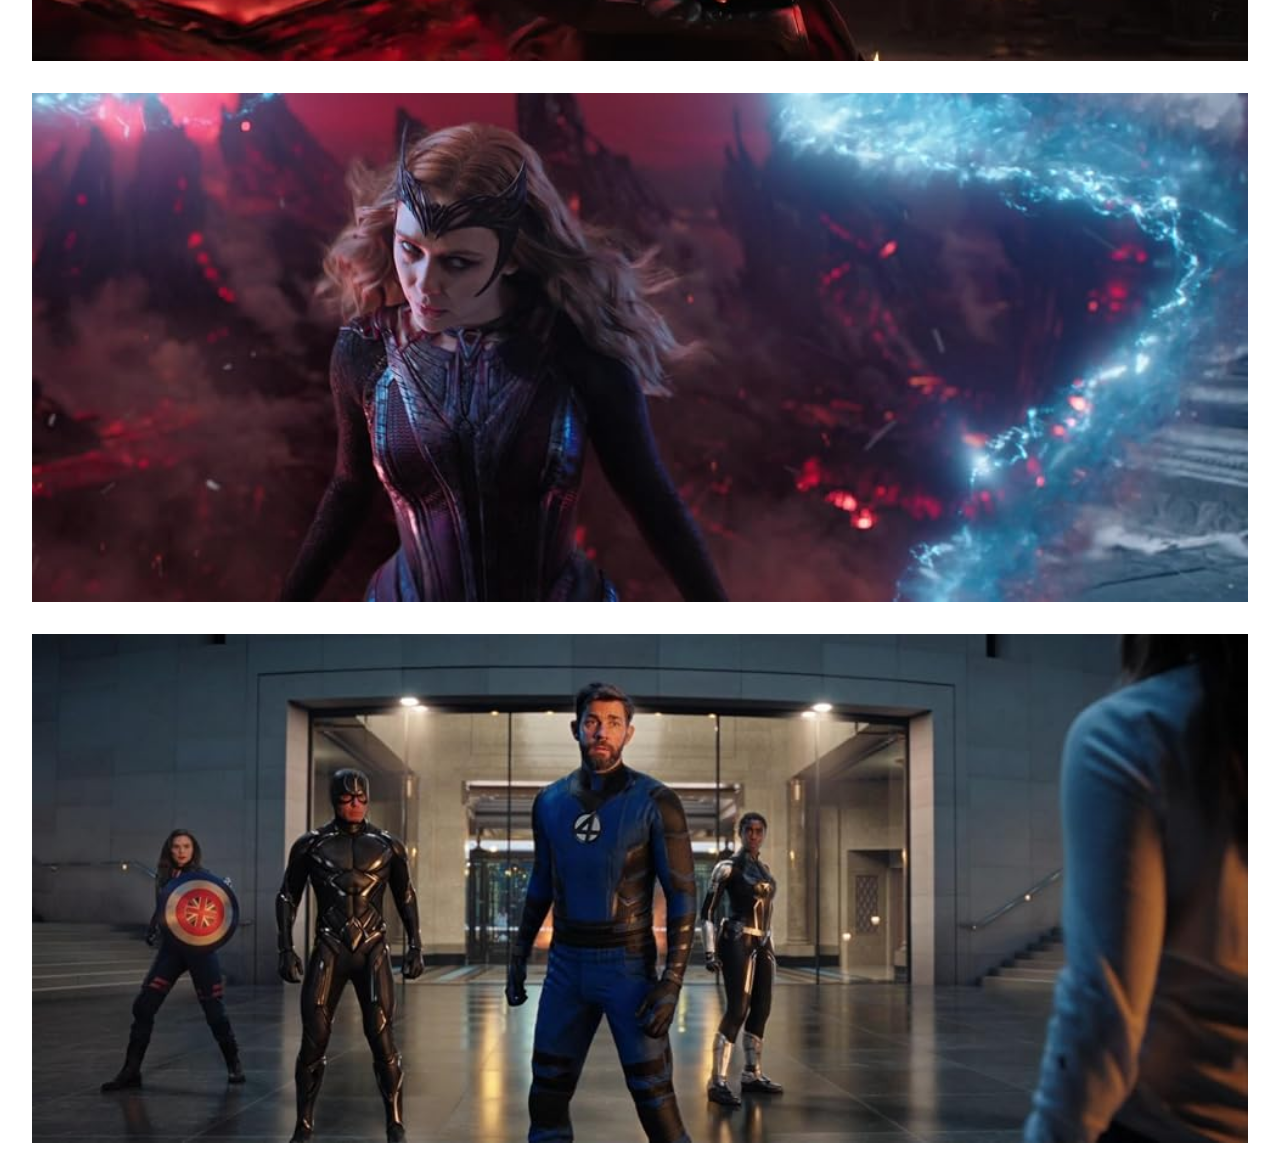
==== commit 897e1369: "c" ====
--- a/index.html
+++ b/index.html
@@ -136,12 +136,6 @@
     </div>
     <div class="microsite desk">FAN-MADE MICROSITE</div>
     <div class="countdown">
-      <div class="time-grid">
-        <div>1</div>
-        <div class="month">MONTH</div>
-      </div>
- 
-      <div>:</div>
       
       <div class="time-grid">
         <div class="day"></div>
@@ -215,7 +209,7 @@
           In Avengers Endgame .The avengers  travelled back in 2012 , the battle of NewYork ,to get the tessaract.Loki  found an opportunity to escape and stole  the Tessaract in the process
         </div>
         <div class="loki-tessaract-image-container">
-          <img src="./images/loki-grabs-tessaract.jpg">
+          <img src="./images/loki-grabs-tessaract.jpg" class="ratio-img">
         </div>
         <div class="caption loki-caption">Loki steals the Tessaract</div>
         <div class="loki-text text">
@@ -224,19 +218,19 @@
         <div class="tva-n-timeline-page">
           <div class="loki-n-tva">
             <div class="tva-n-loki-image-container">
-              <img src="./images/loki-gets-captured.webp">
+              <img src="./images/loki-gets-captured.webp" class="ratio-img">
             </div>
             <div class="caption">Loki gets captured by the TVA</div>
           </div>
           <div class="tva-container">
             <div  class="tva-image-contaner">
-              <img src="./images/tva-officers.jpg">
+              <img src="./images/tva-officers.jpg" class="ratio-img">
             </div>
             <div class="caption">TVA officers</div>
           </div>
           <div class="timeline-container">
             <div class="sacred-timeline-image-container">
-              <img src="./images/sacred-timeline.webp">
+              <img src="./images/sacred-timeline.webp" class="ratio-img">
             </div>
             <div class="caption">The Sacred Timeline</div>
           </div>
@@ -252,7 +246,7 @@
           <div class="sub-heading" id="steve">STEVES DECISION</div>
           
           <div class="steve-hero">
-            <div class="steve-header-img-container"><img src="./images/cap-peeping-peggy.jpg"></div>
+            <div class="steve-header-img-container"><img src="./images/cap-peeping-peggy.jpg" class="ratio-img"></div>
             <div class="text">
             After returning the Infinity Stones, Steve Rogers (Captain America) made a fateful decision: he stayed in the past to live out a full life with Peggy Carter. But altering history and leaving behind a secret legacy carries consequences. In rewriting his own ending, Captain America may have unknowingly fractured the timeline—and set the stage for Doomsday.
             </div>
@@ -329,15 +323,15 @@
         <div class="spiderman-img-grid">
 
           <div class="spiderman-img-container">
-            <img src="./images/spell-gone-bad.jpg">
+            <img src="./images/spell-gone-bad.jpg" class="ratio-img">
           </div>
 
           <div class="spiderman-img-container">
-            <img src="./images/spiderman-n-villains-in-elevator.jpg">
+            <img src="./images/spiderman-n-villains-in-elevator.jpg" class="ratio-img">
           </div>
 
           <div class="spiderman-img-container">
-            <img src="./images/three-spidermen.jpg">
+            <img src="./images/three-spidermen.jpg" class="ratio-img">
           </div>
 
         </div>
@@ -353,17 +347,17 @@
         <div class="wanda-img-grid">
           <div class="wanda-img-container">
             <picture>
-              <source media="(max-width: 768px)" srcset="../images/wanda-on-throne-phone.jpg">
+              <source media="(max-width: 768px)" srcset="./images/wanda-on-throne-phone.jpg">
               <img src="./images/wanda-on-throne-desk.jpg" >
             </picture>
           </div>
 
           <div class="wanda-img-container">
-            <img src="./images/wanda-using-multiverse-power.jpg">
+            <img src="./images/wanda-using-multiverse-power.jpg" class="ratio-img">
           </div>
 
           <div class="wanda-img-container">
-            <img src="./images/wanda-vs-the-illuminati.jpg">
+            <img src="./images/wanda-vs-the-illuminati.jpg" class="ratio-img">
           </div>
 
         </div>
@@ -373,7 +367,7 @@
         <div  class="sub-heading" id="fantastic-4">FANTASTIC FOUR: FAMILIAR GROUND</div>
         <div class="fantastic-4-hero">
           <div class="fantastic-4-header-img-container">
-            <img src="./images/fantastic-4-hero.jpg">
+            <img src="./images/fantastic-4-hero.jpg" class="ratio-img">
           </div>
           <div class="text">
             While other heroes triggered multiverse chaos through time travel, the Fantastic Four's relationship with Doom is grounded in their past. Reed Richards and Doom share an ancient rivalry, and their histories have always been intertwined. Yet, why they stand opposed on the road to Doomsday remains an open question. With subtle teases like young Franklin Richards interacting directly with Doom, it is clear: the Fantastic Four aren't dealing with a complete stranger, but an obscure, familiar presence whose true motives are still in the dark.
@@ -382,7 +376,7 @@
         <div class="fantastic-4-gallery">
           <div class="latveria-container">
             <div class="latveria-image-container">
-              <img src="./images/latveria-empty-seat.webp">
+              <img src="./images/latveria-empty-seat.webp" class="ratio-img">
             </div>
             <div class="text">
               Latveria's seat is empty at the peace meeting held by Sue Storm. It's a clear indication that Latveria's ruler, Victor von Doom, is not in agreement with the terms (he wants war).
@@ -390,7 +384,7 @@
           </div>
           <div class="frank-n-doom-container">
             <div class="frank-n-doom-img-container">
-              <img src="./images/frank-n-doom.jpg">
+              <img src="./images/frank-n-doom.jpg" class="ratio-img">
             </div>
             <div class="text">
               In fantastic 4 post credit scene.A masked figure   possibly Dr Doom interacts with Sue and Reed's son Franklin Richards .
--- a/styles/doom.css
+++ b/styles/doom.css
@@ -910,13 +910,7 @@
 
 
 
-.steve-header-img-container img ,
-.loki-tessaract-image-container img ,
-.tva-n-loki-image-container img ,
-.tva-image-contaner img,
-.sacred-timeline-image-container img,
-.spiderman-img-container img,
-.wanda-img-container img
+.ratio-img
 { 
     width:100%;
     aspect-ratio: 5/3;
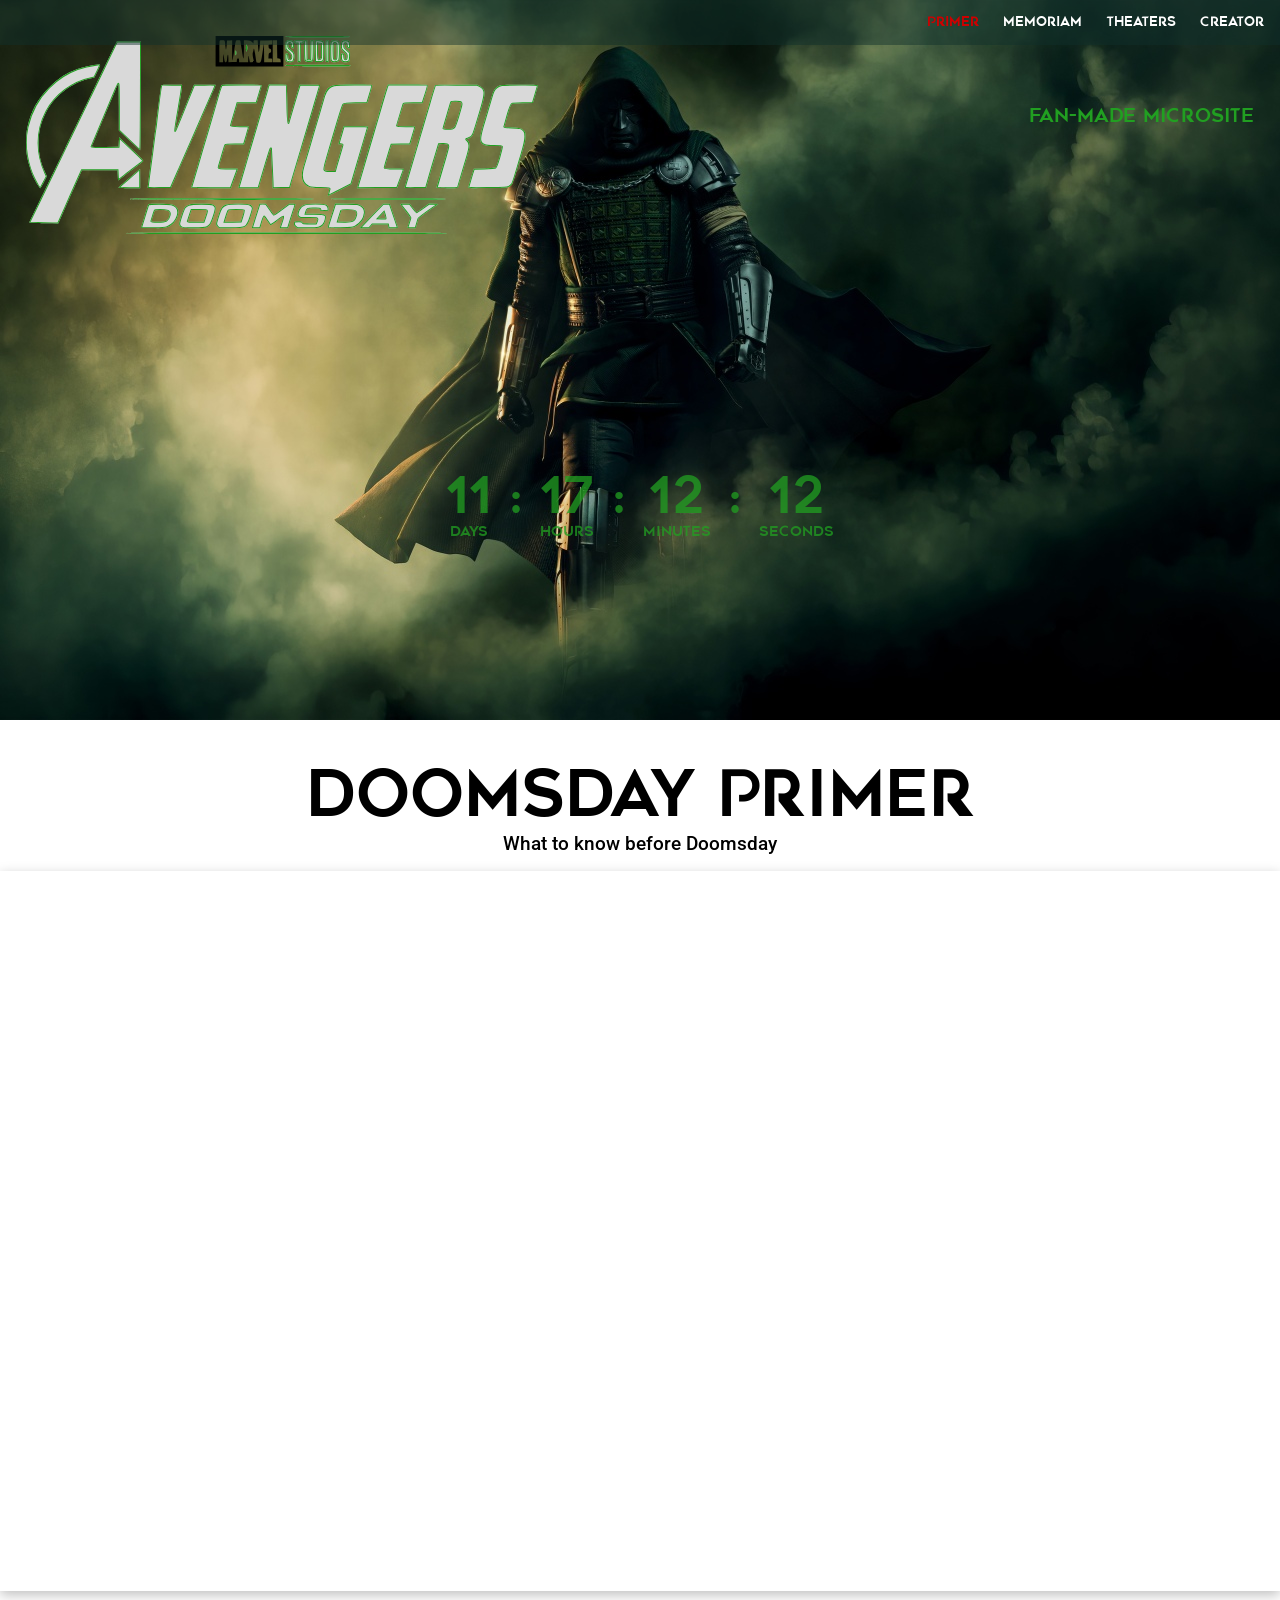
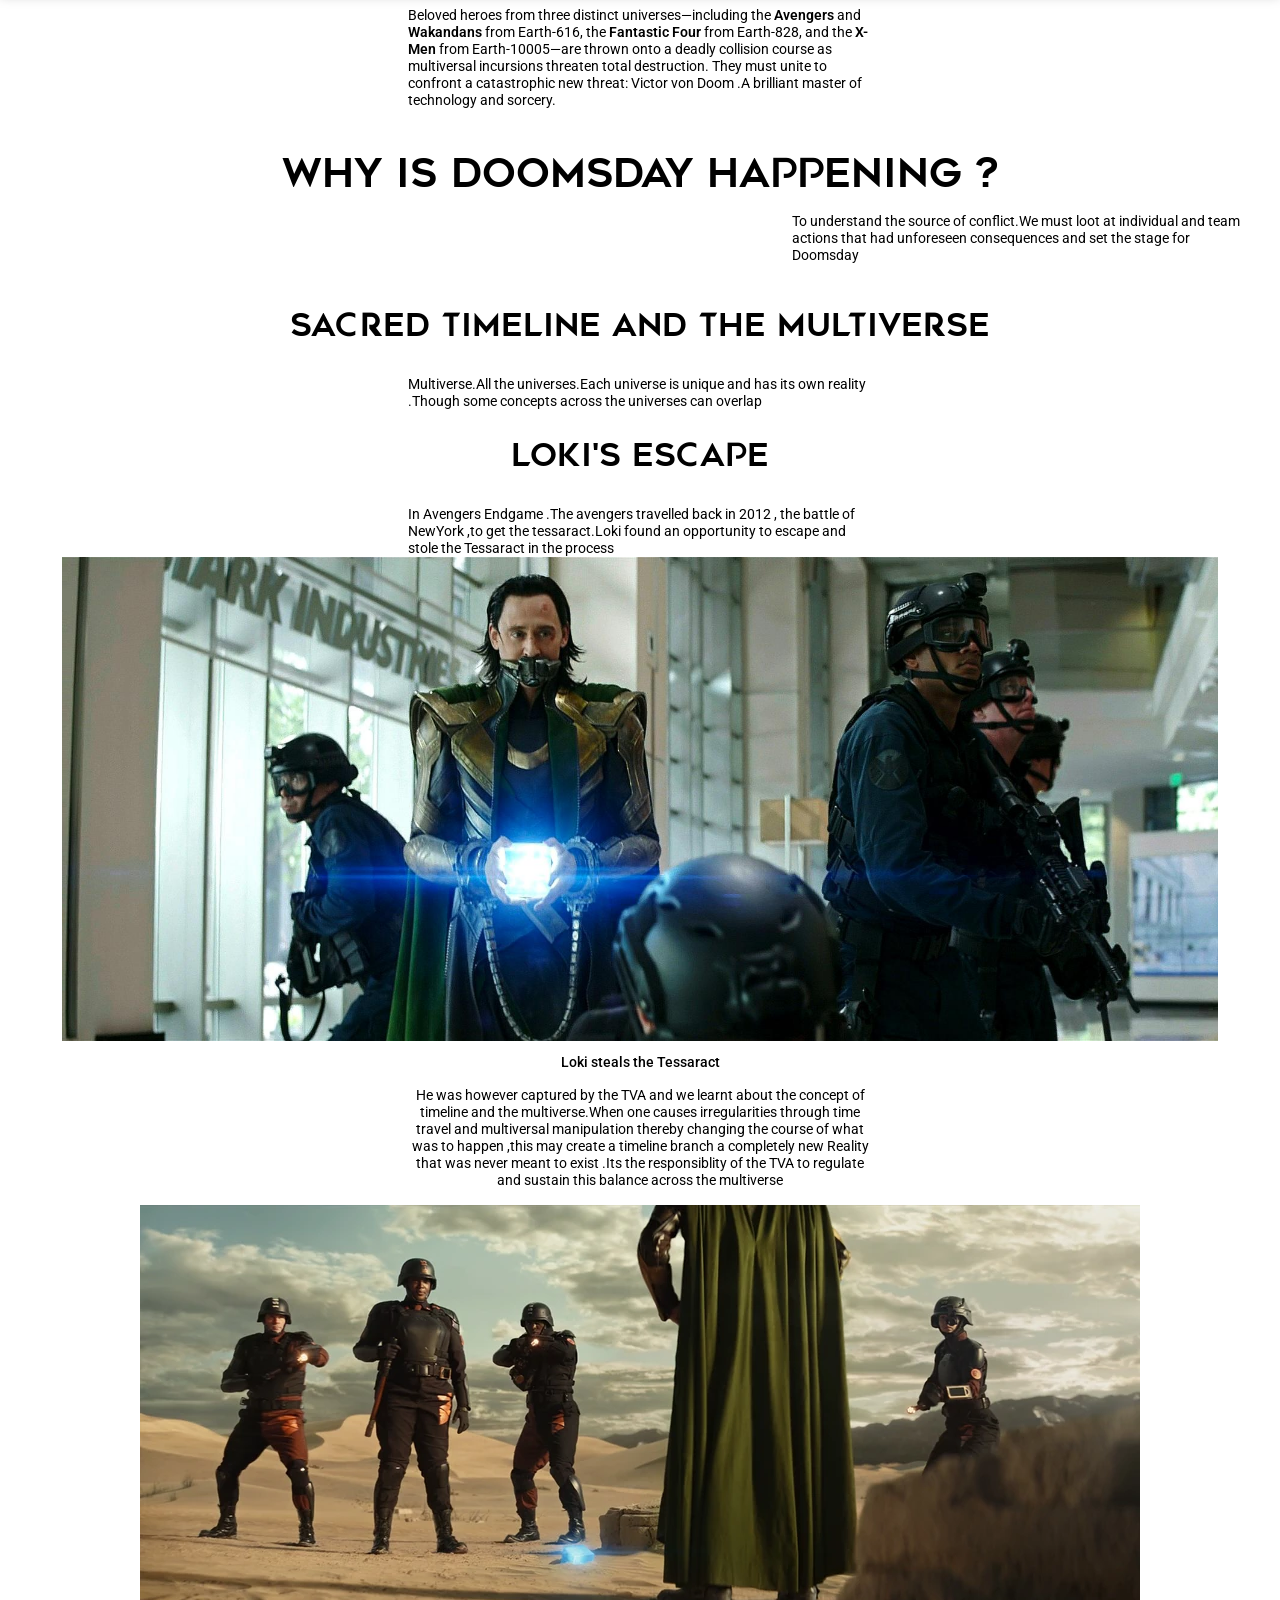
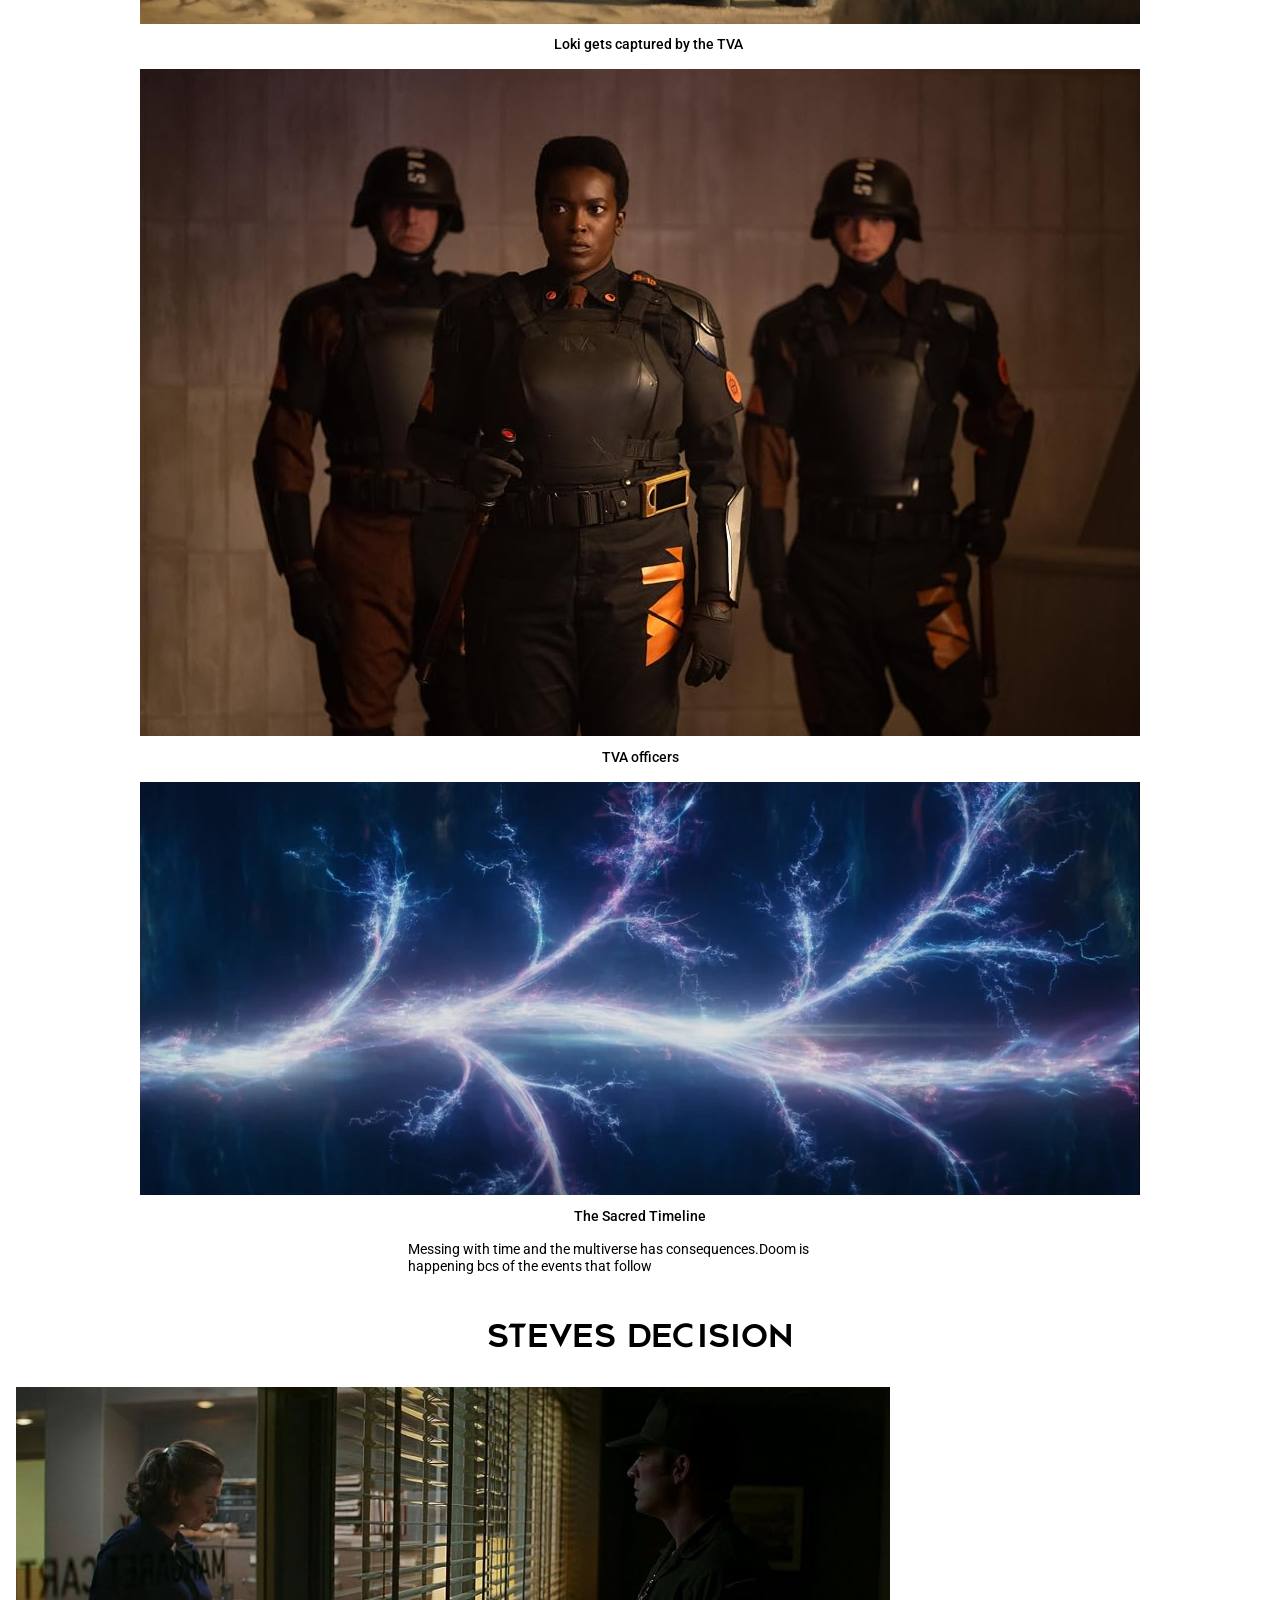
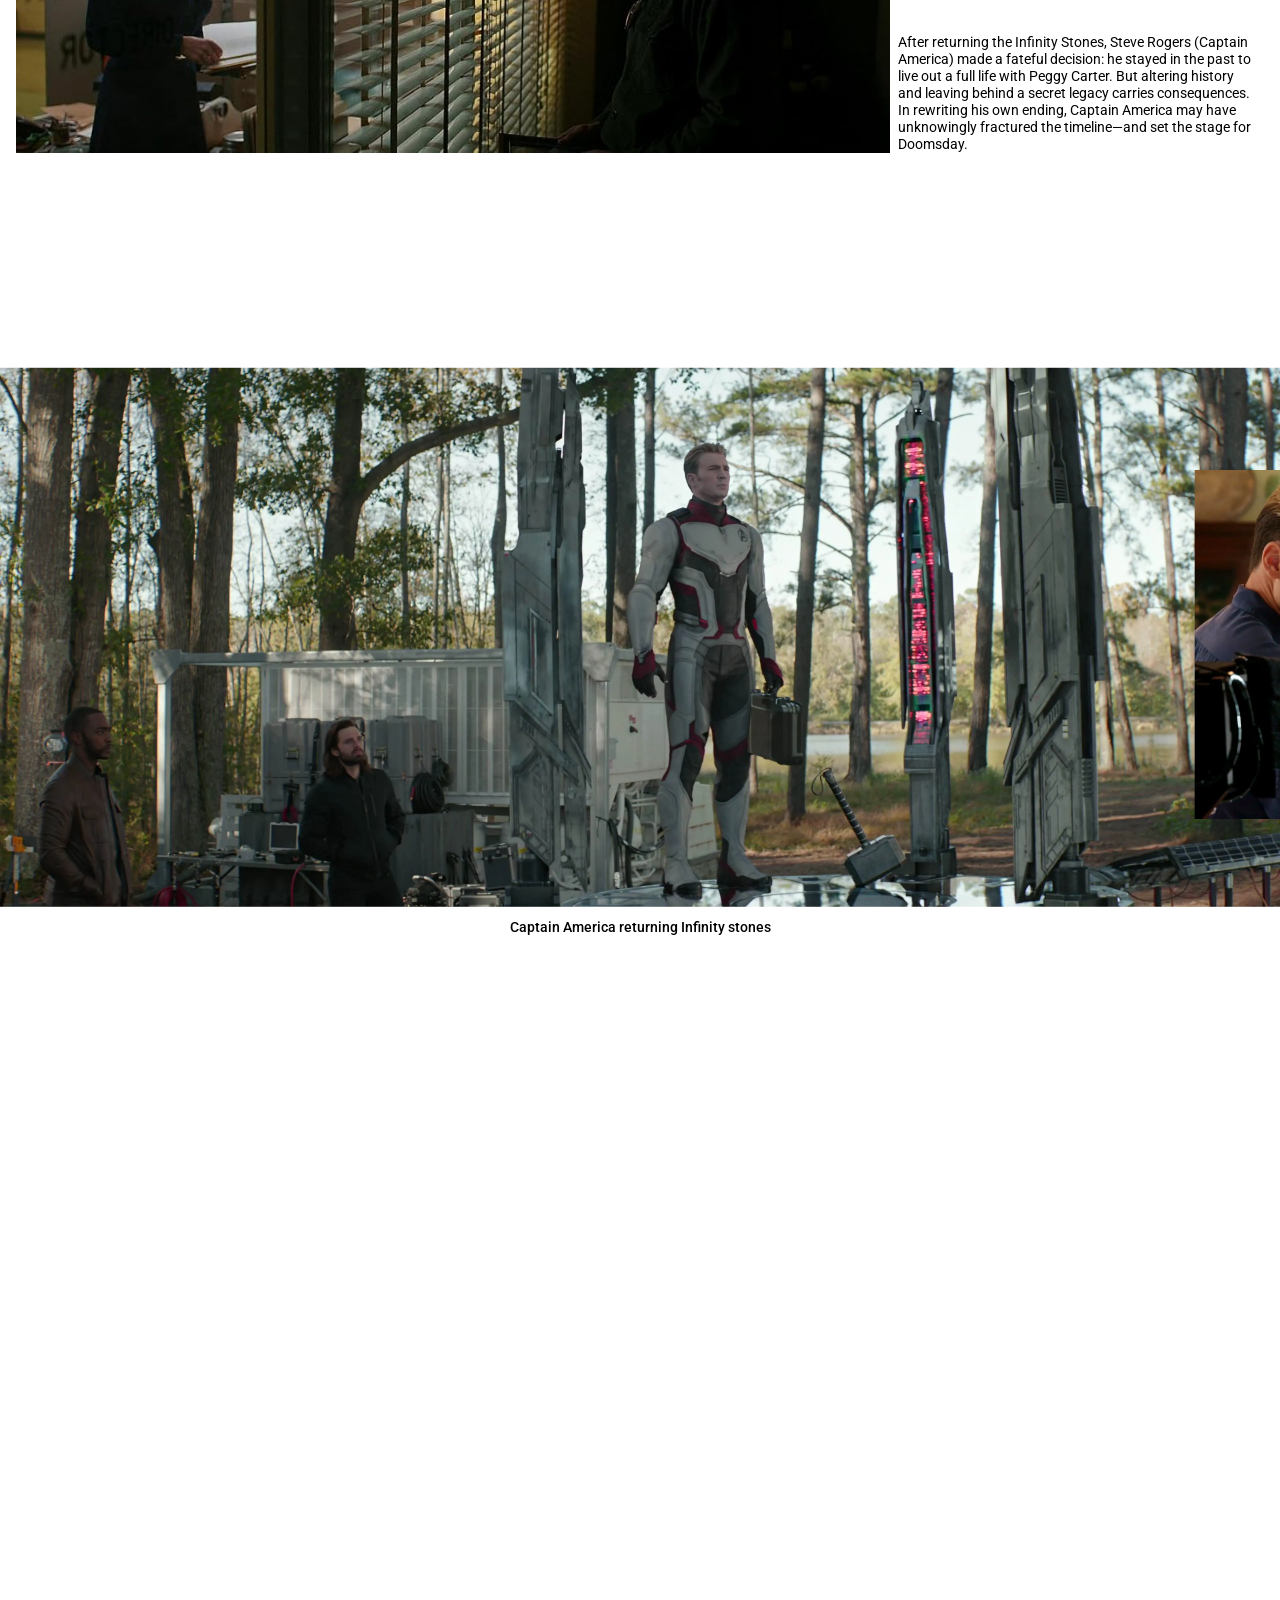
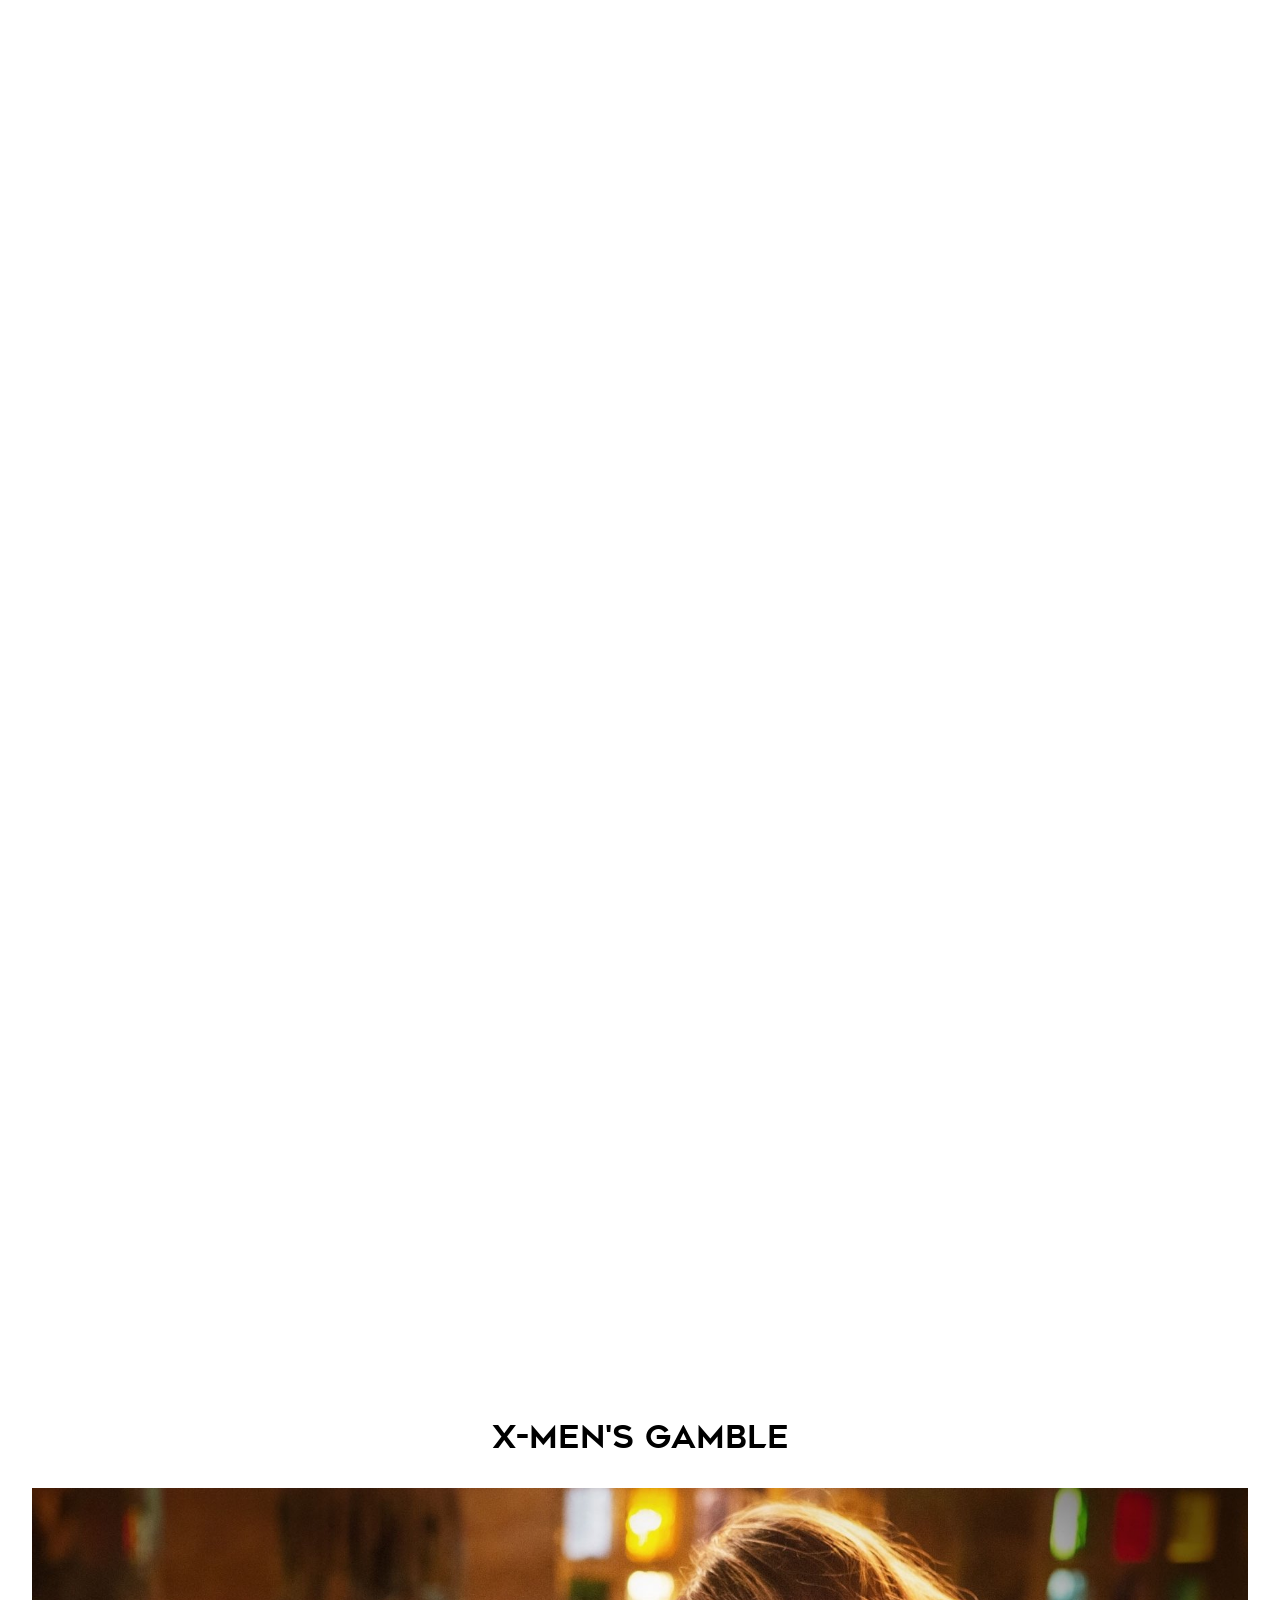
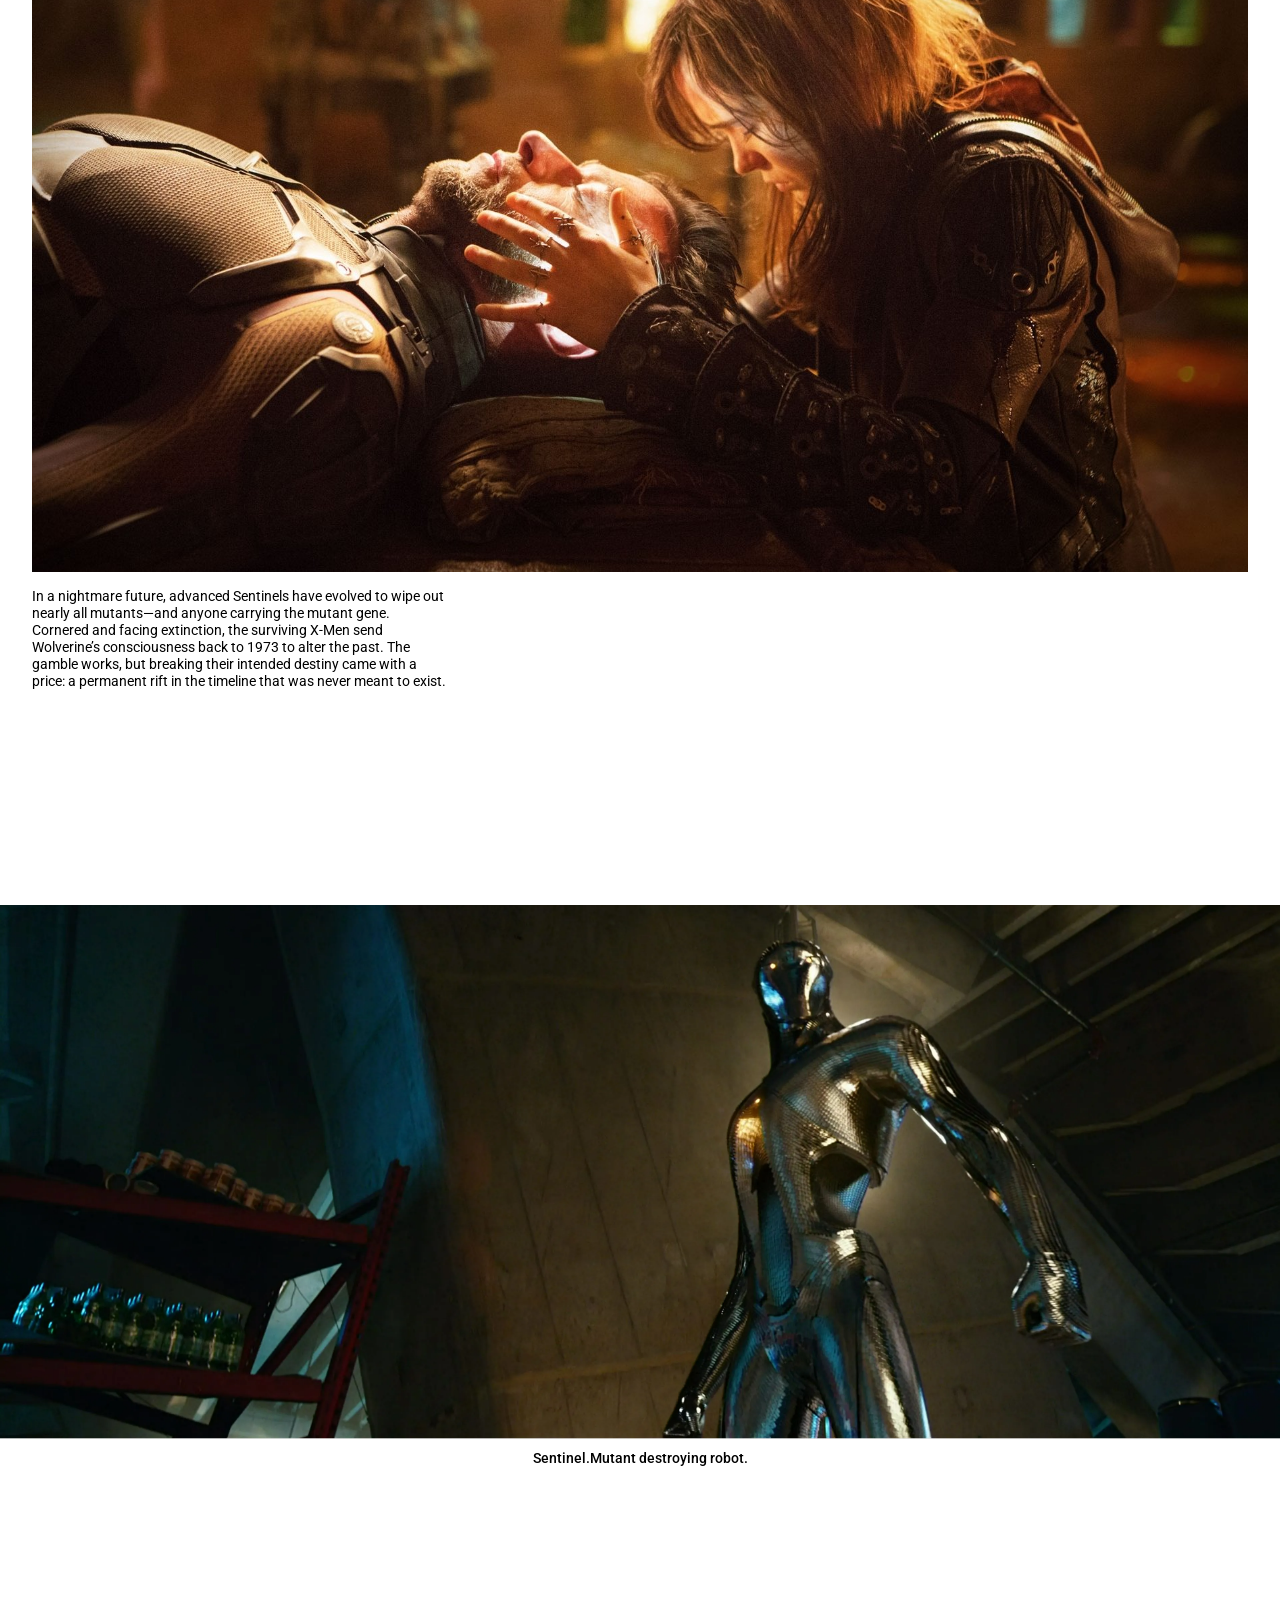
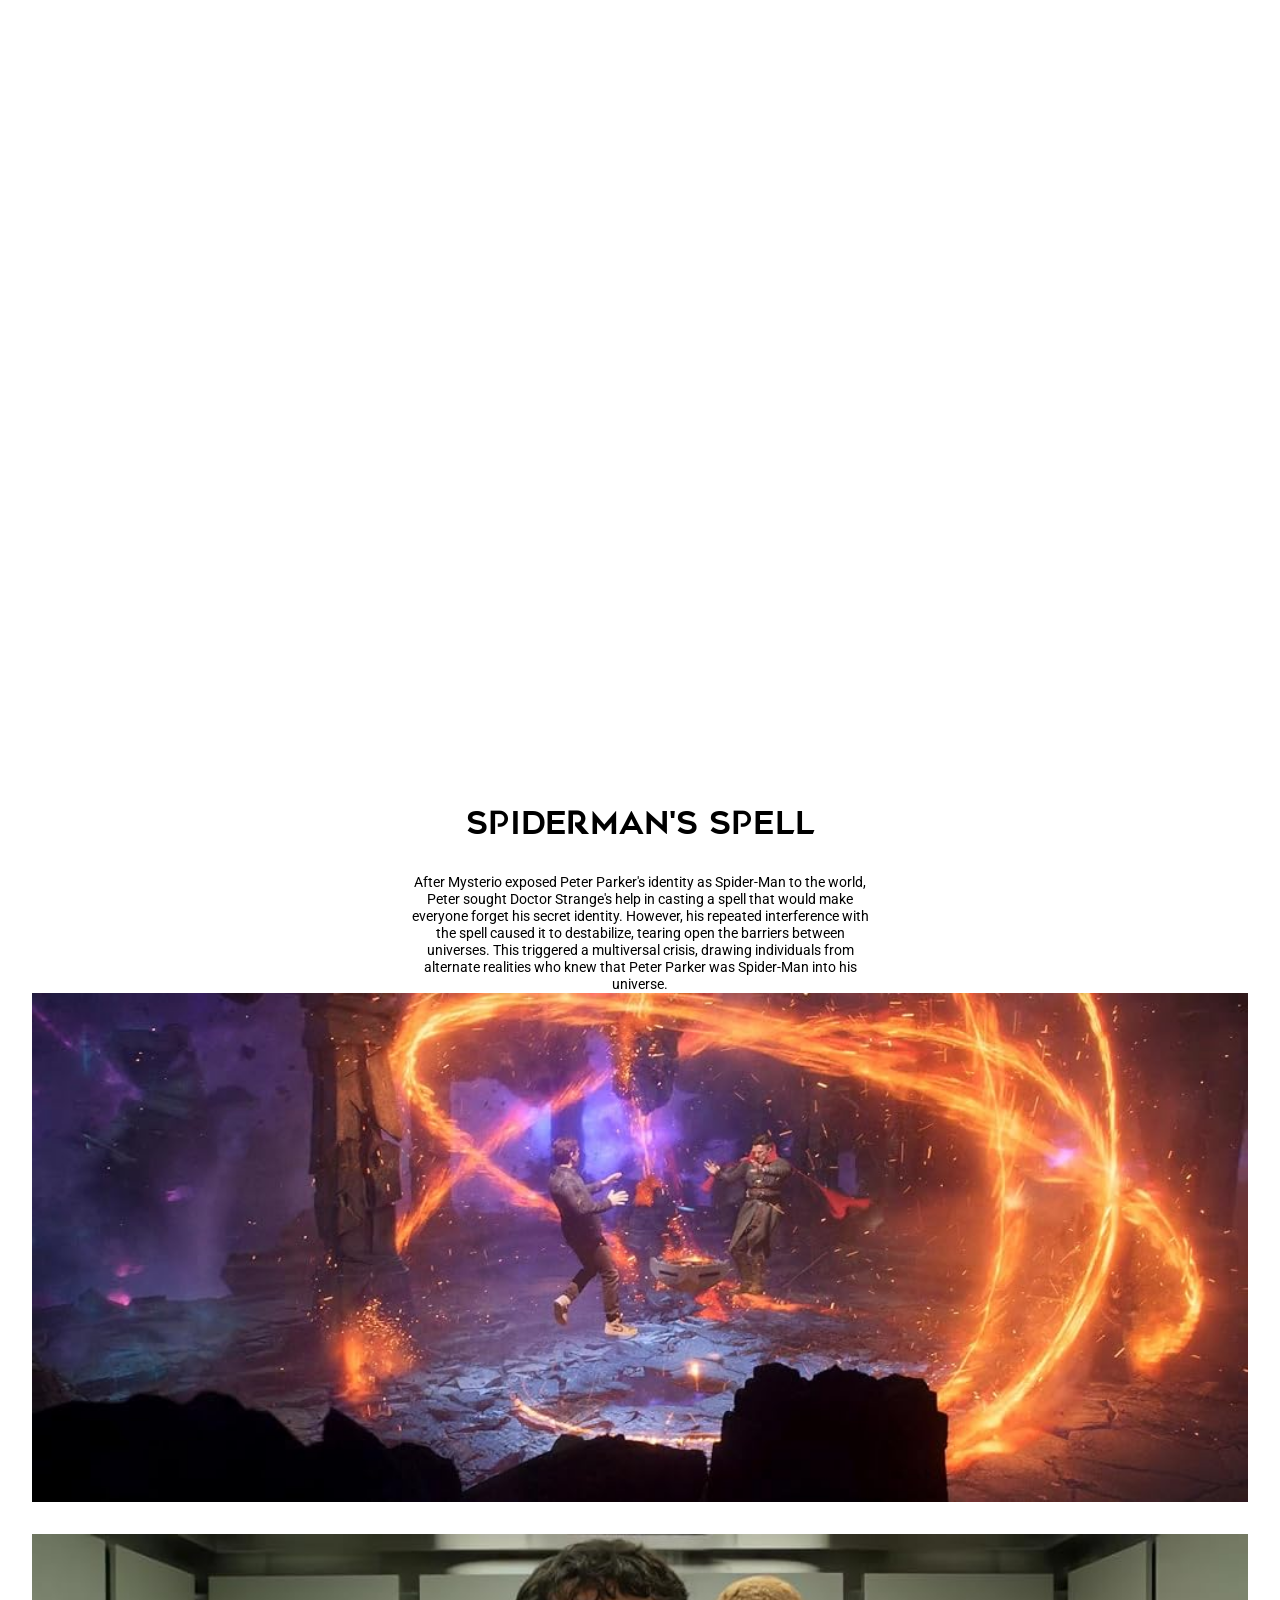
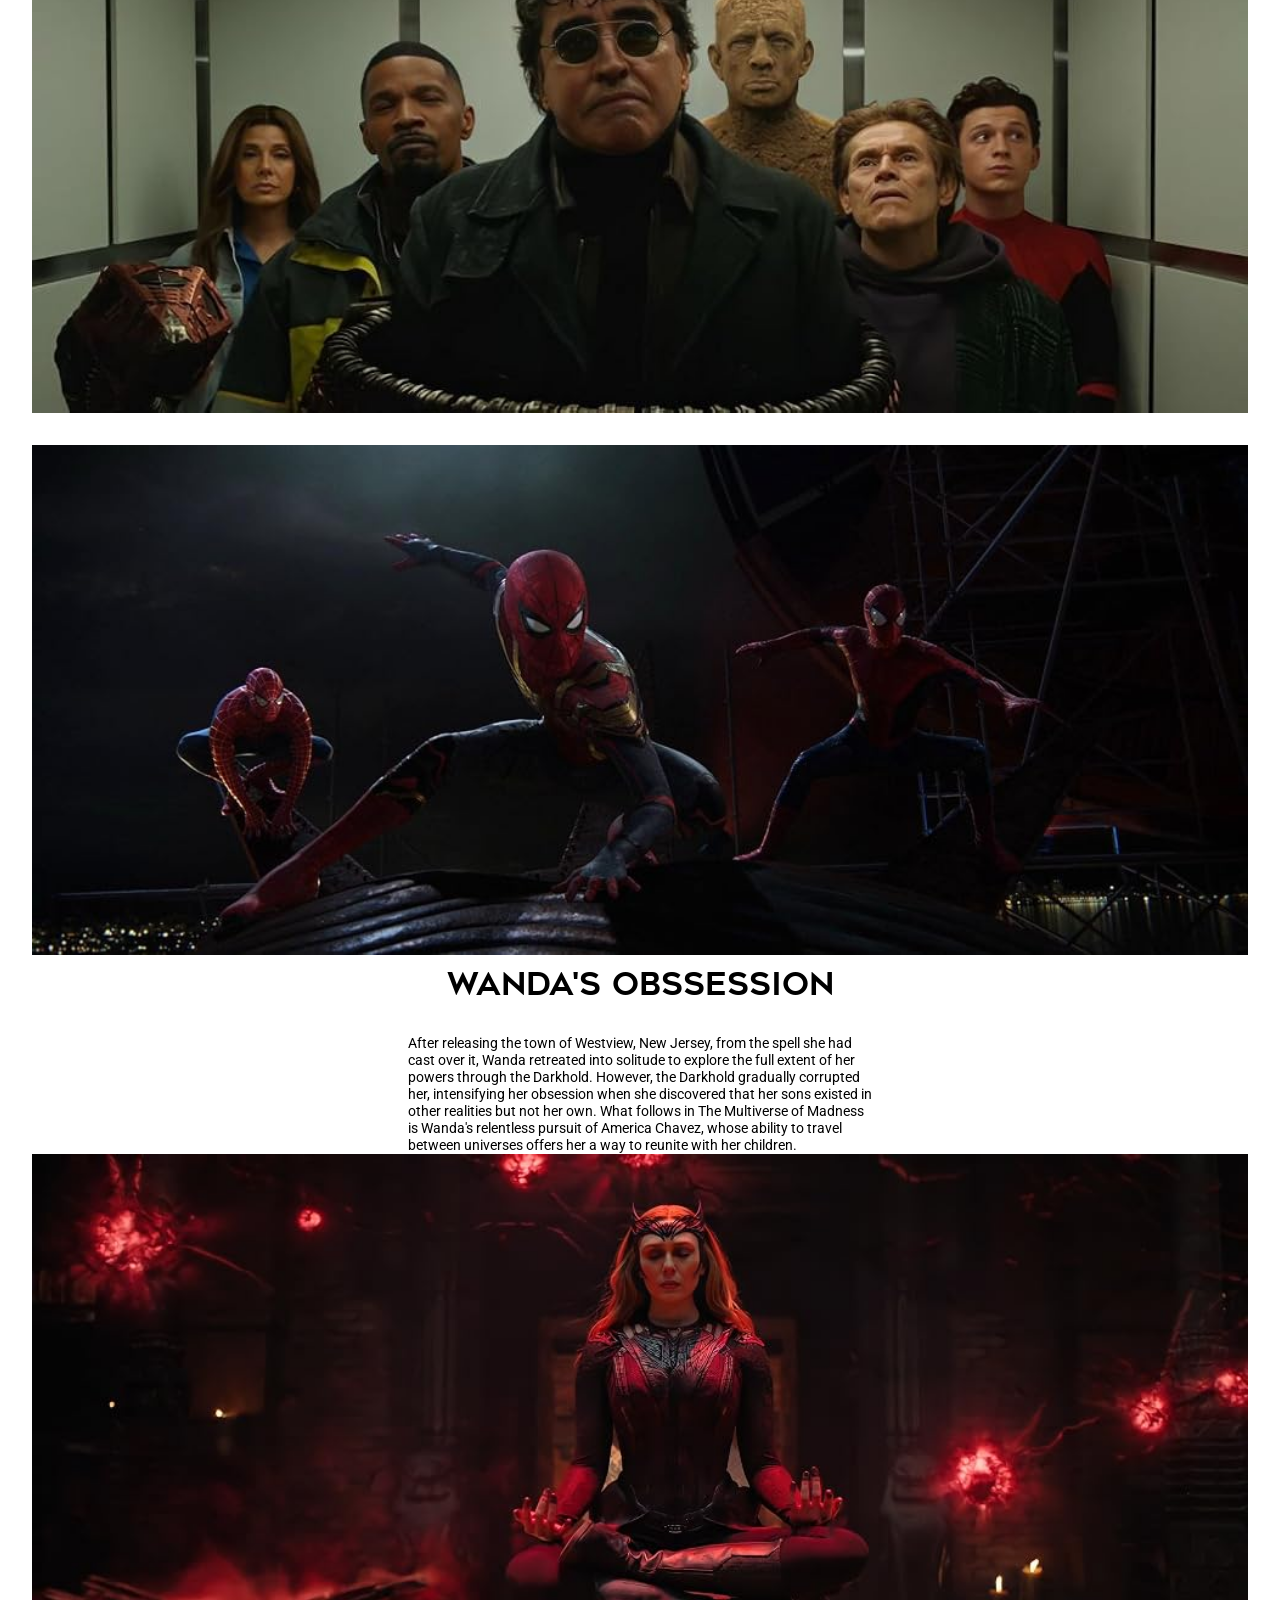
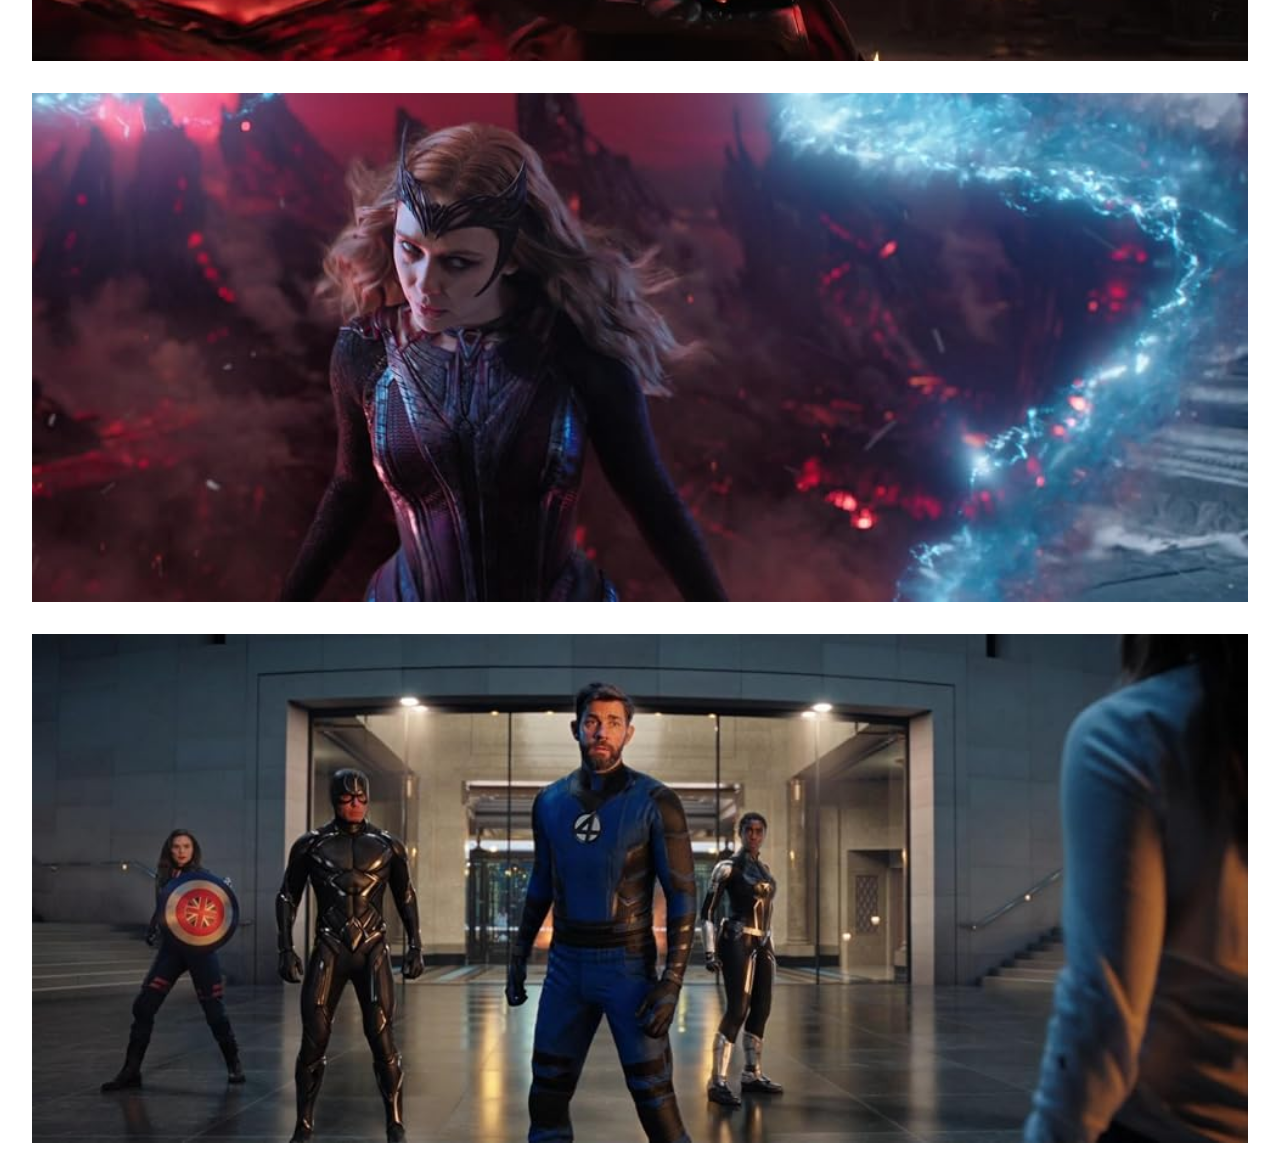
==== commit 2f398b6f: "c" ====
--- a/index.html
+++ b/index.html
@@ -22,16 +22,16 @@
     <div class="menu-body">
       <button class="menu-button menu-primer-btn">PRIMER</button>
       <ul class="list list-1">
-        <li><a href="index.html#steve">Steve's decision</a></li>
-        <li><a href="index.html#x-men">X-Mens Gamble</a></li>
-        <li><a href="index.html#fantastic-4">Fantastic four: Familiar ground</a></li>
+        <li><a href="index.html#steve" class="menu-link">Steve's decision</a></li>
+        <li><a href="index.html#x-men" class="menu-link">X-Mens Gamble</a></li>
+        <li><a href="index.html#fantastic-4" class="menu-link">Fantastic four: Familiar ground</a></li>
       </ul>
       <button class="menu-button menu-memoriam-btn">MEMORIAM</button>
       <ul class="list list-2">
-        <li><a href="memoriam.html#loving-memory">In Loving Memory</a></li>
-        <li><a href="memoriam.html#legend">The Legend</a></li>
-        <li><a href="memoriam.html#profesor-x-id">Professor X</a></li>
-        <li><a href="memoriam.html#legacy">MCU Legacy</a></li>
+        <li><a href="memoriam.html#loving-memory" class="menu-link">In Loving Memory</a></li>
+        <li><a href="memoriam.html#legend" class="menu-link">The Legend</a></li>
+        <li><a href="memoriam.html#profesor-x-id" class="menu-link">Professor X</a></li>
+        <li><a href="memoriam.html#legacy" class="menu-link">MCU Legacy</a></li>
       </ul>
       <button class="menu-button menu-theaters-btn">THEATERS</button>
       <ul class="list list-3">
@@ -46,9 +46,9 @@
 
       <button class="menu-button menu-creator-btn">CREATOR</button>
       <ul class="list list-4">
-        <li>About creator</li>
-        <li>Resume</li>
-        <li>Contacts</li>
+        <li><a href="creator.html#about" class="menu-link"></a>About creator</li>
+        <li><a href="creator.html#resume" class="menu-link"></a>Resume</li>
+        <li><a href="creator.html#contacts" class="menu-link"></a>Contacts</li>
       </ul>
 
     </div>
@@ -395,7 +395,12 @@
       </div> -->
       
   </main>
-  <script src="./scripts/dropdown.js"></script>
-  <script src="scripts/doom.js"></script>
+
+  <script src="./scripts/steve-gallery.js"></script>
+  <script src="./scripts/x-men-gallery.js"></script>
+  <script type="module" src="./scripts/menu.js"></script>
+  <script  src="./scripts/time.js"></script>
+  <script type="module" src="./scripts/dropdown.js"></script>
+  <script  type="module"  src="scripts/doom.js"></script>
 </body>
 </html>
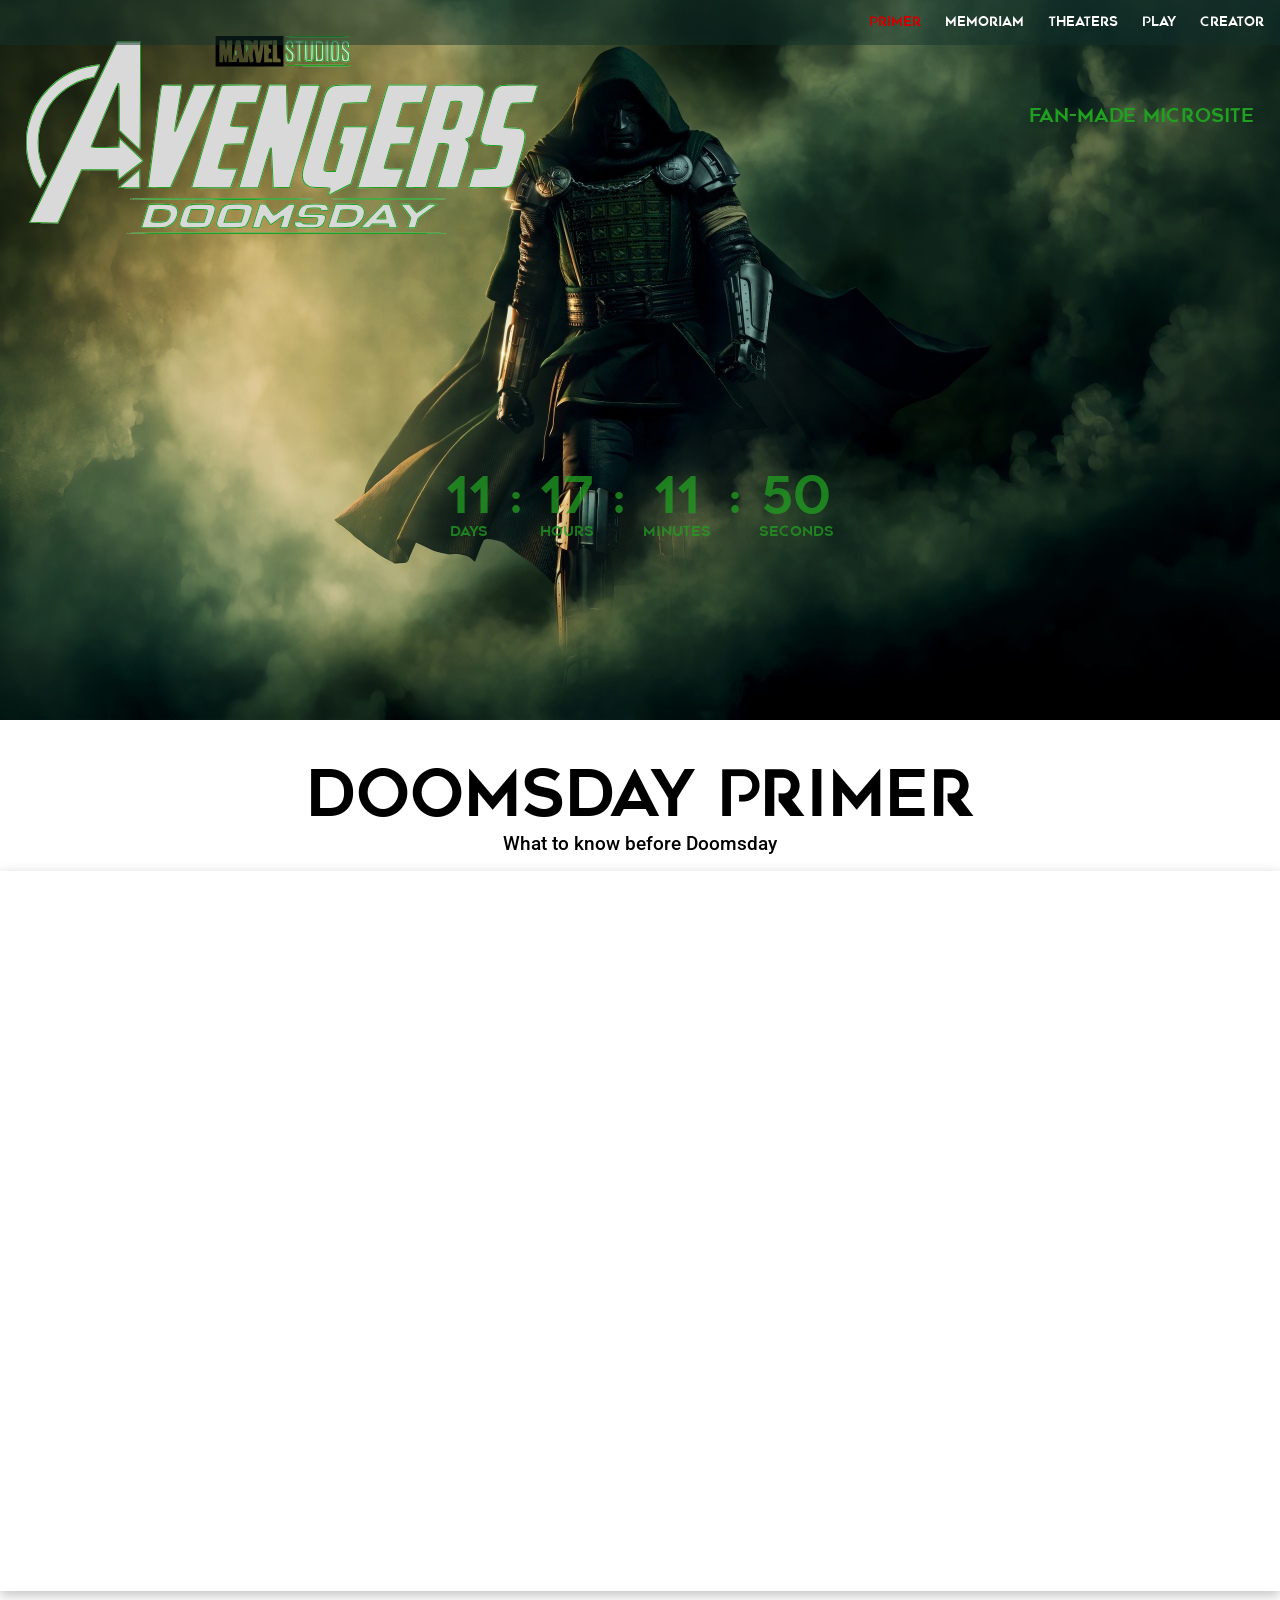
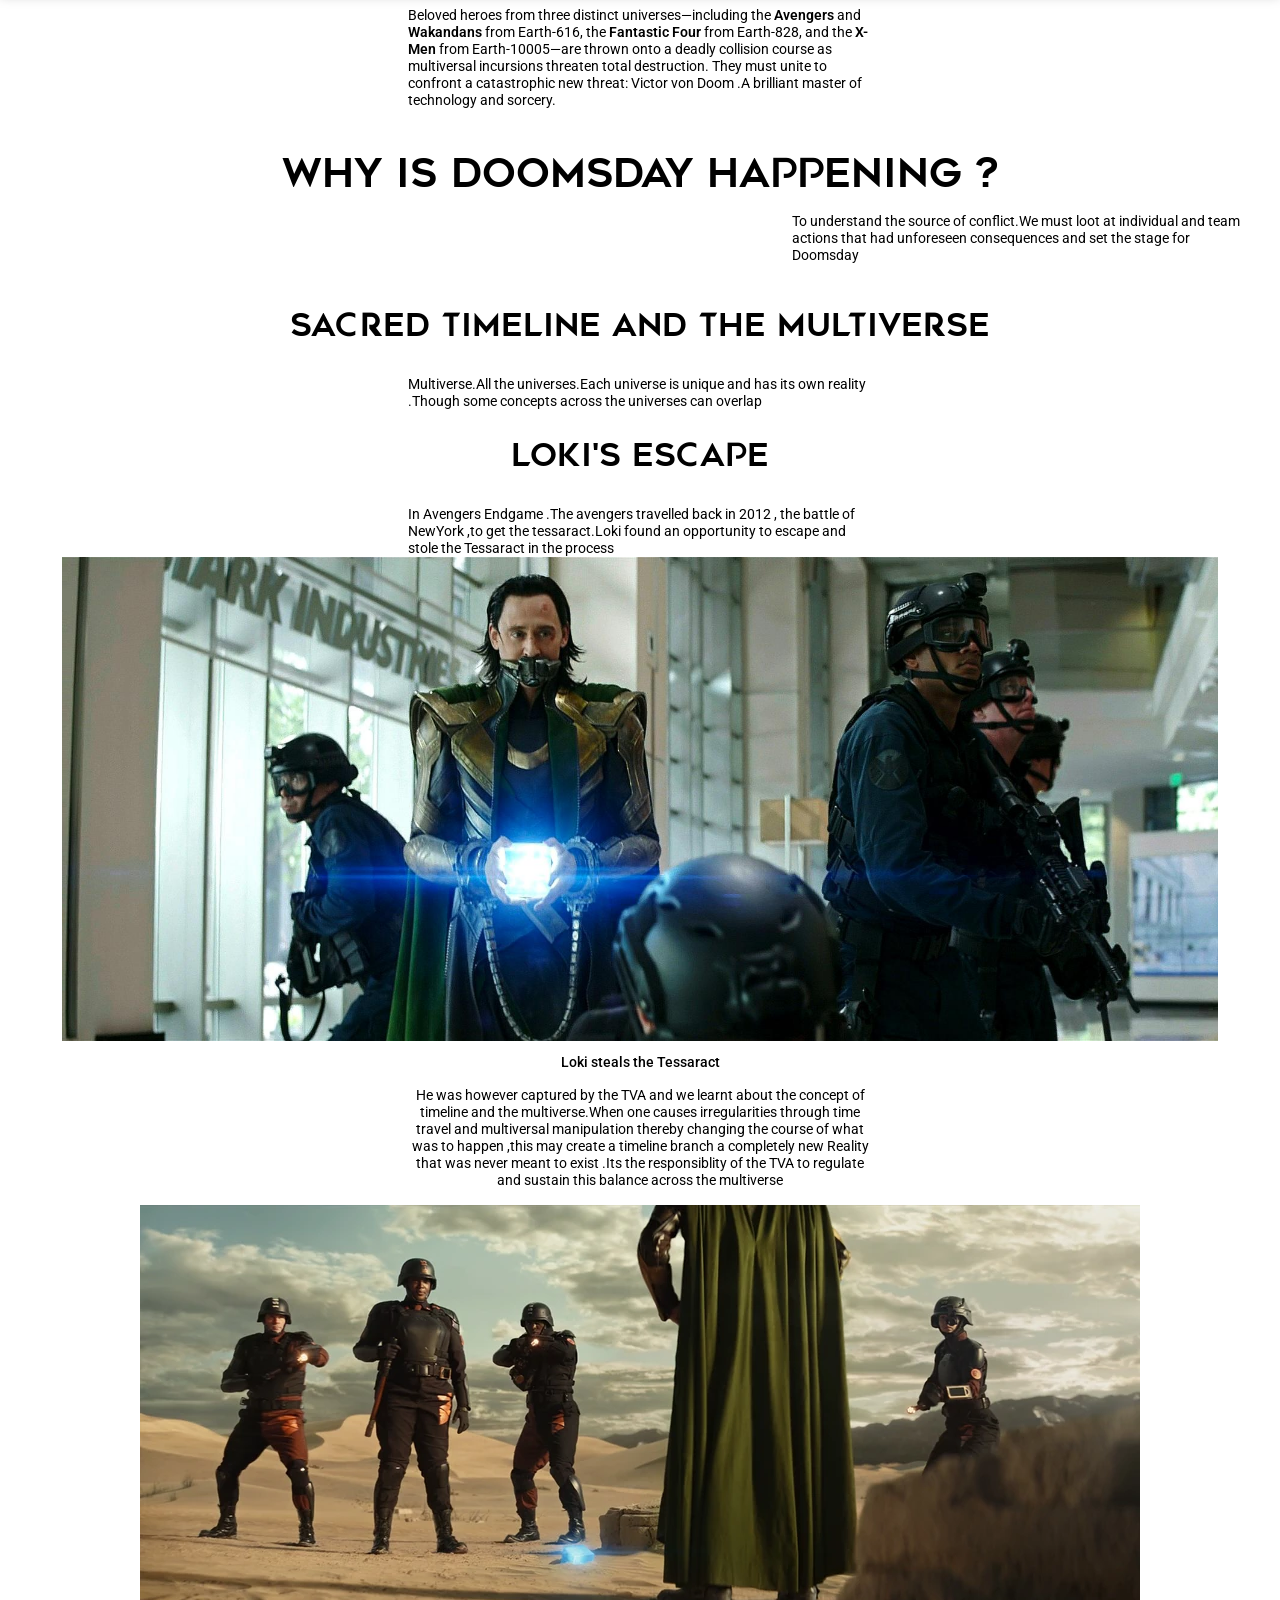
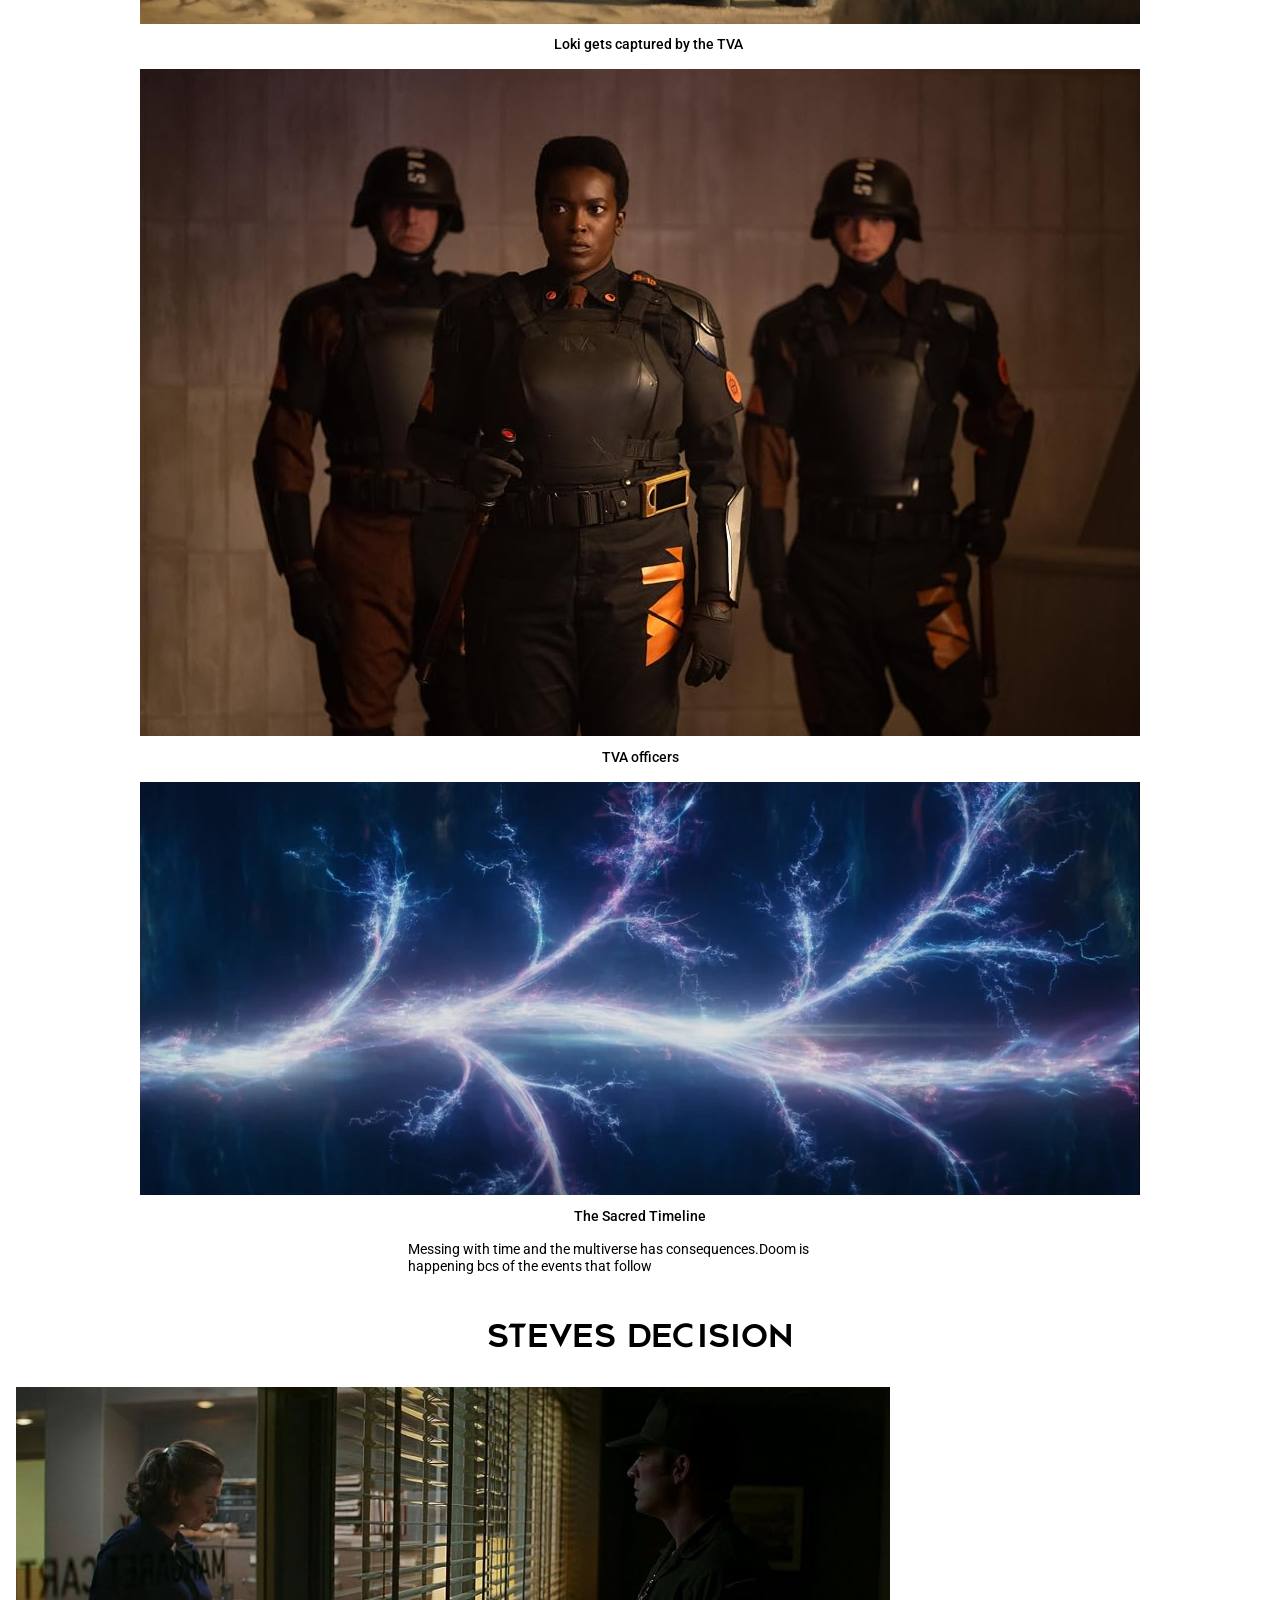
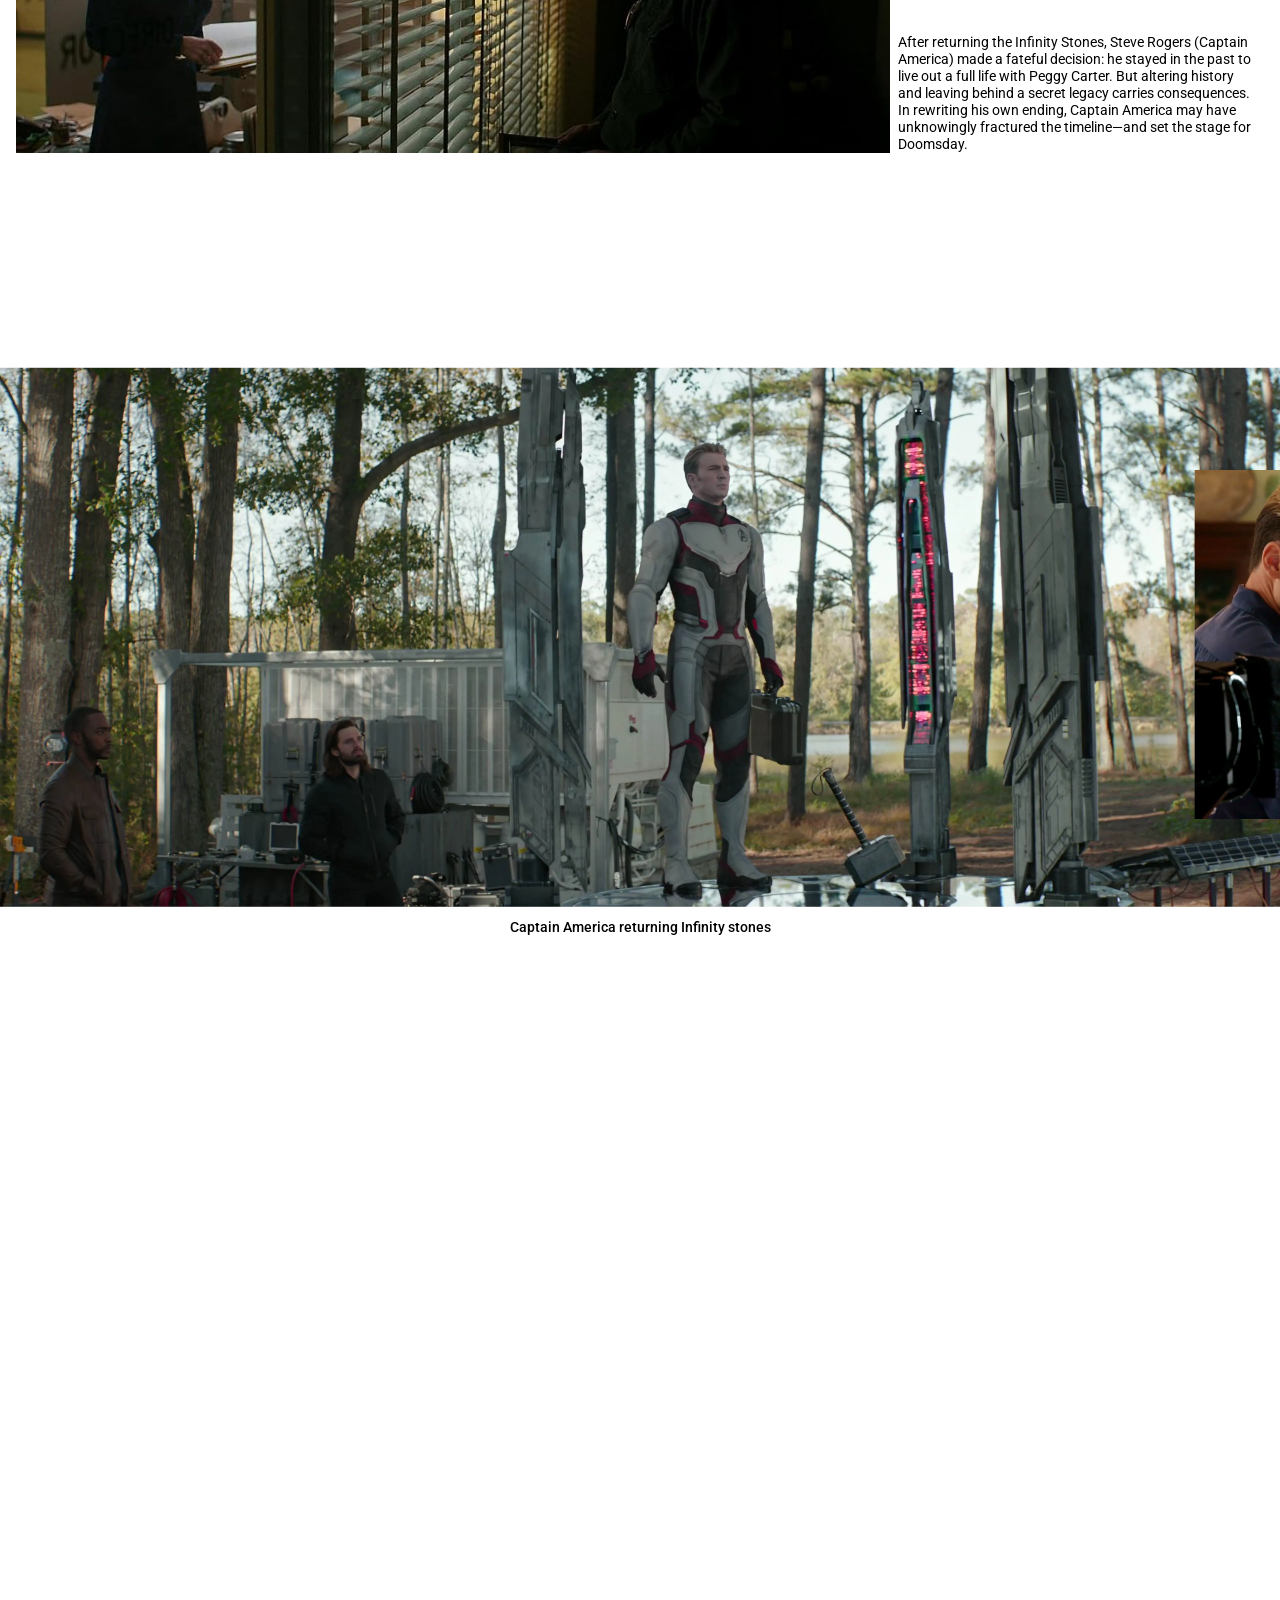
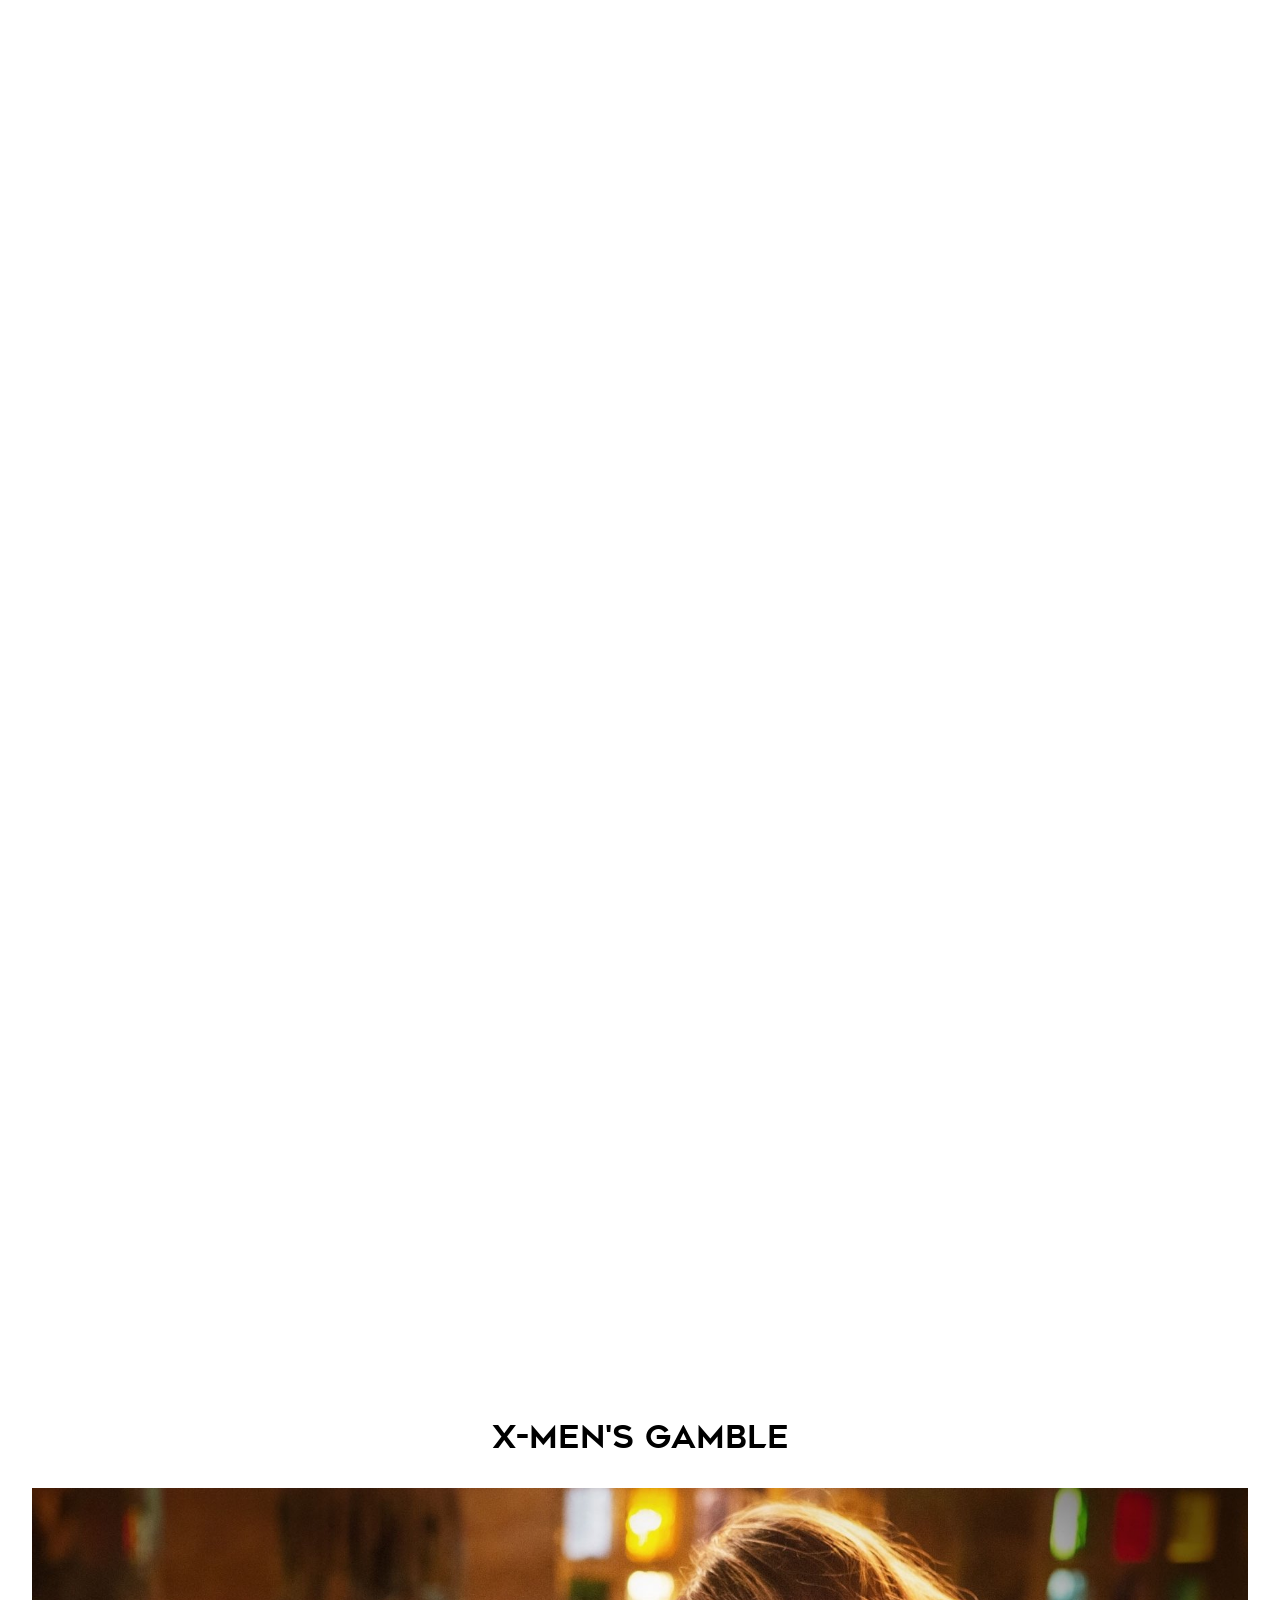
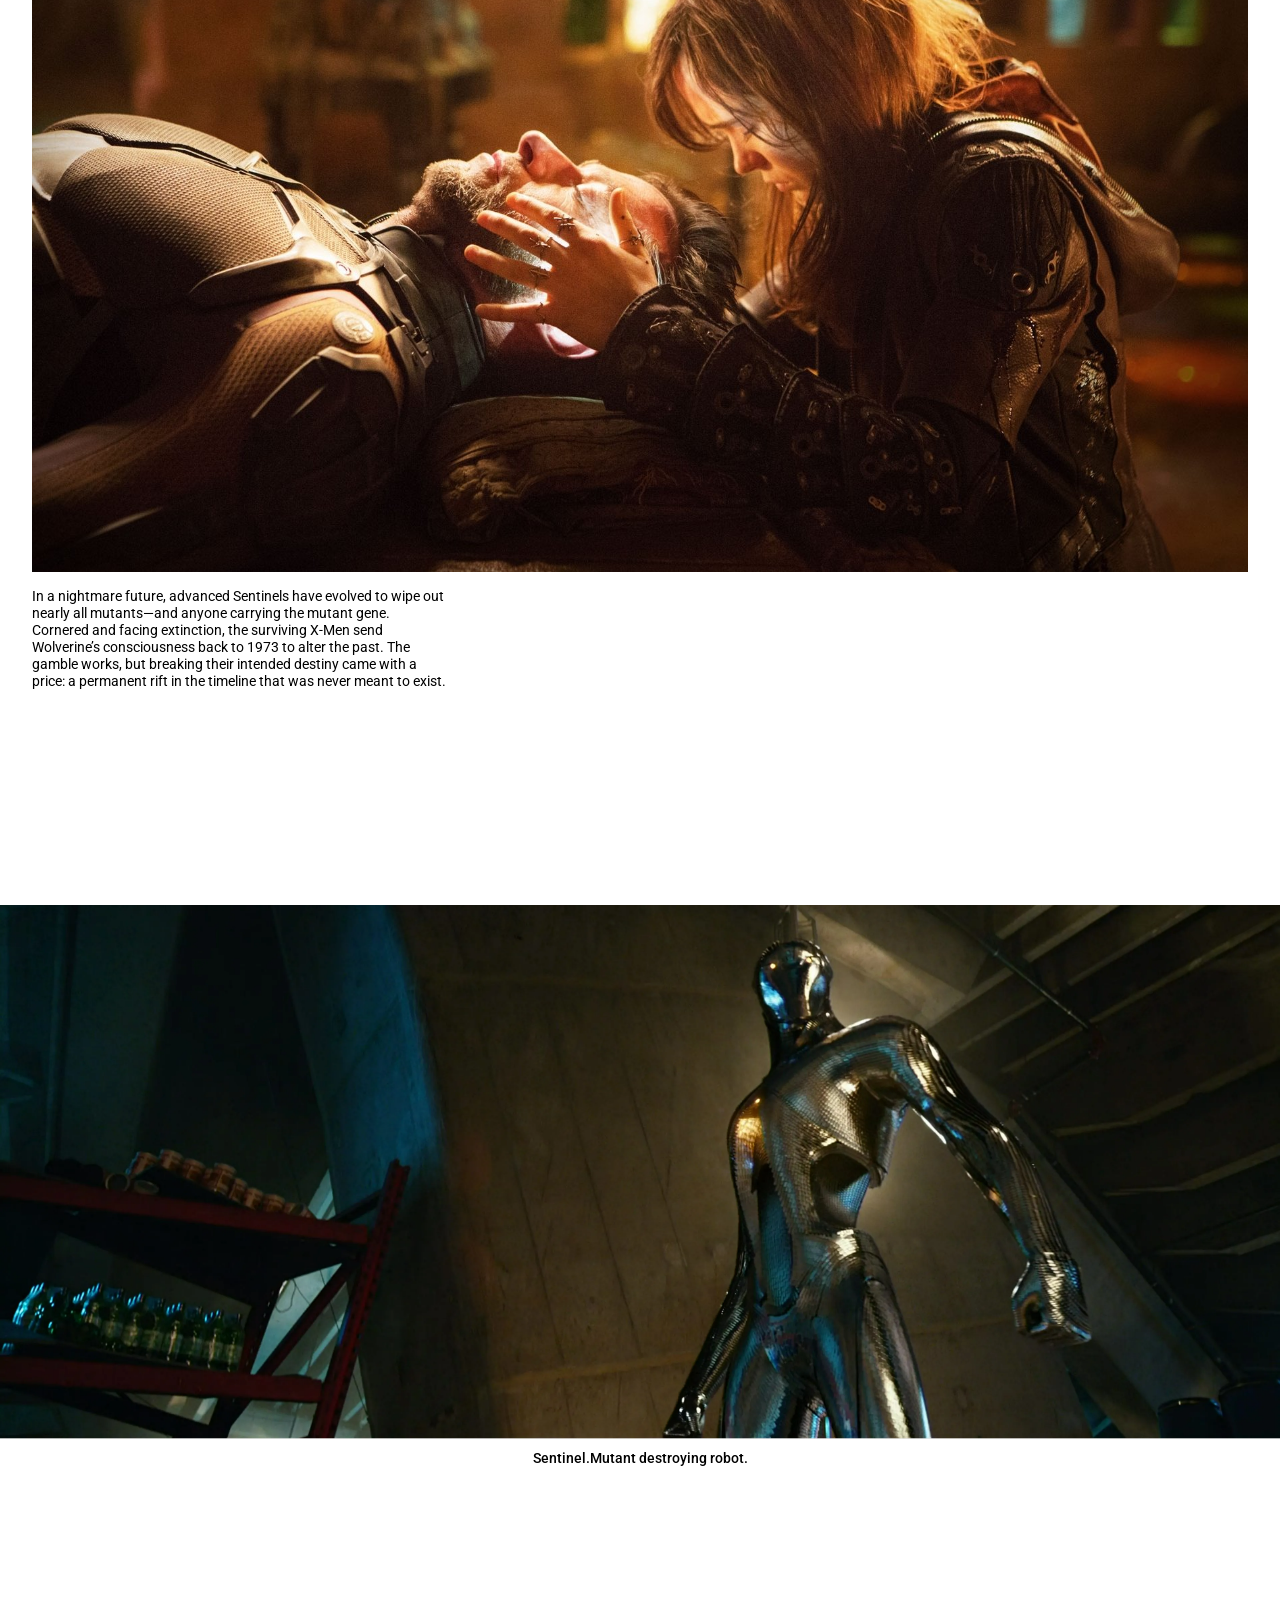
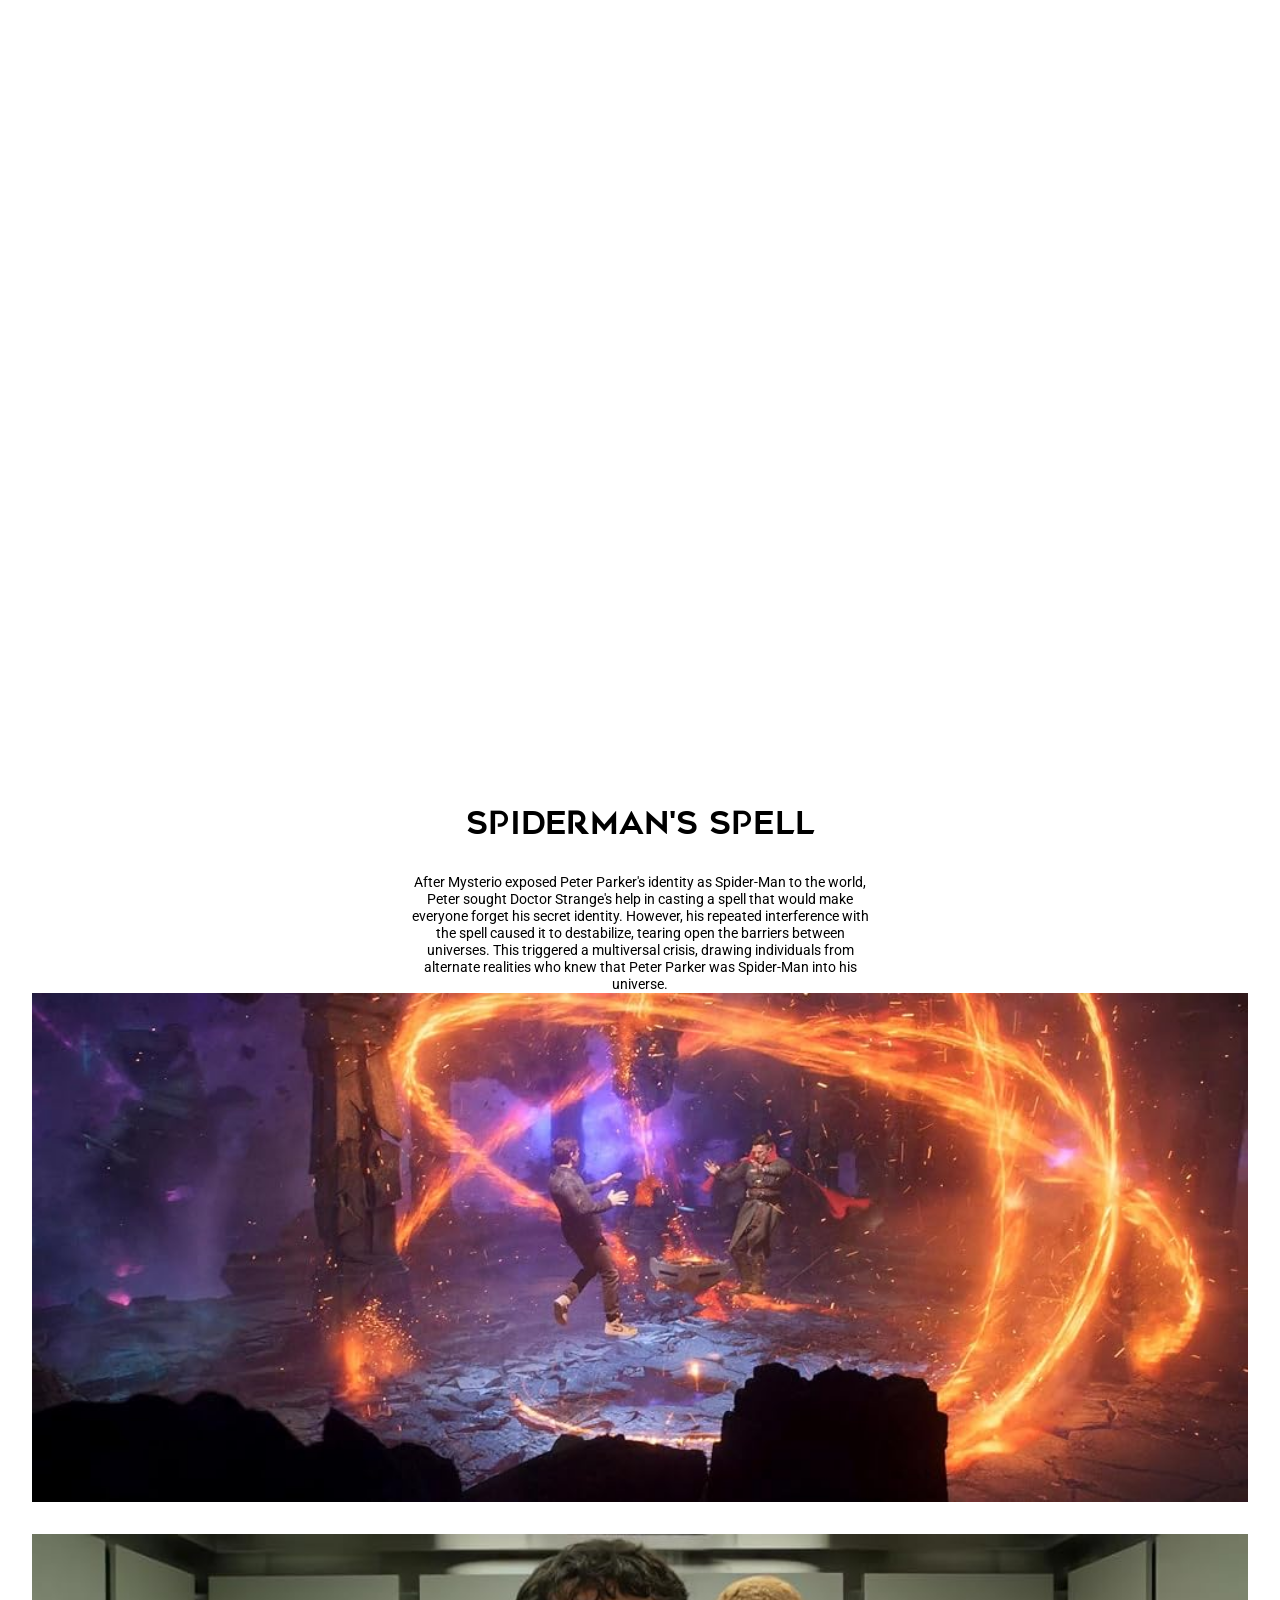
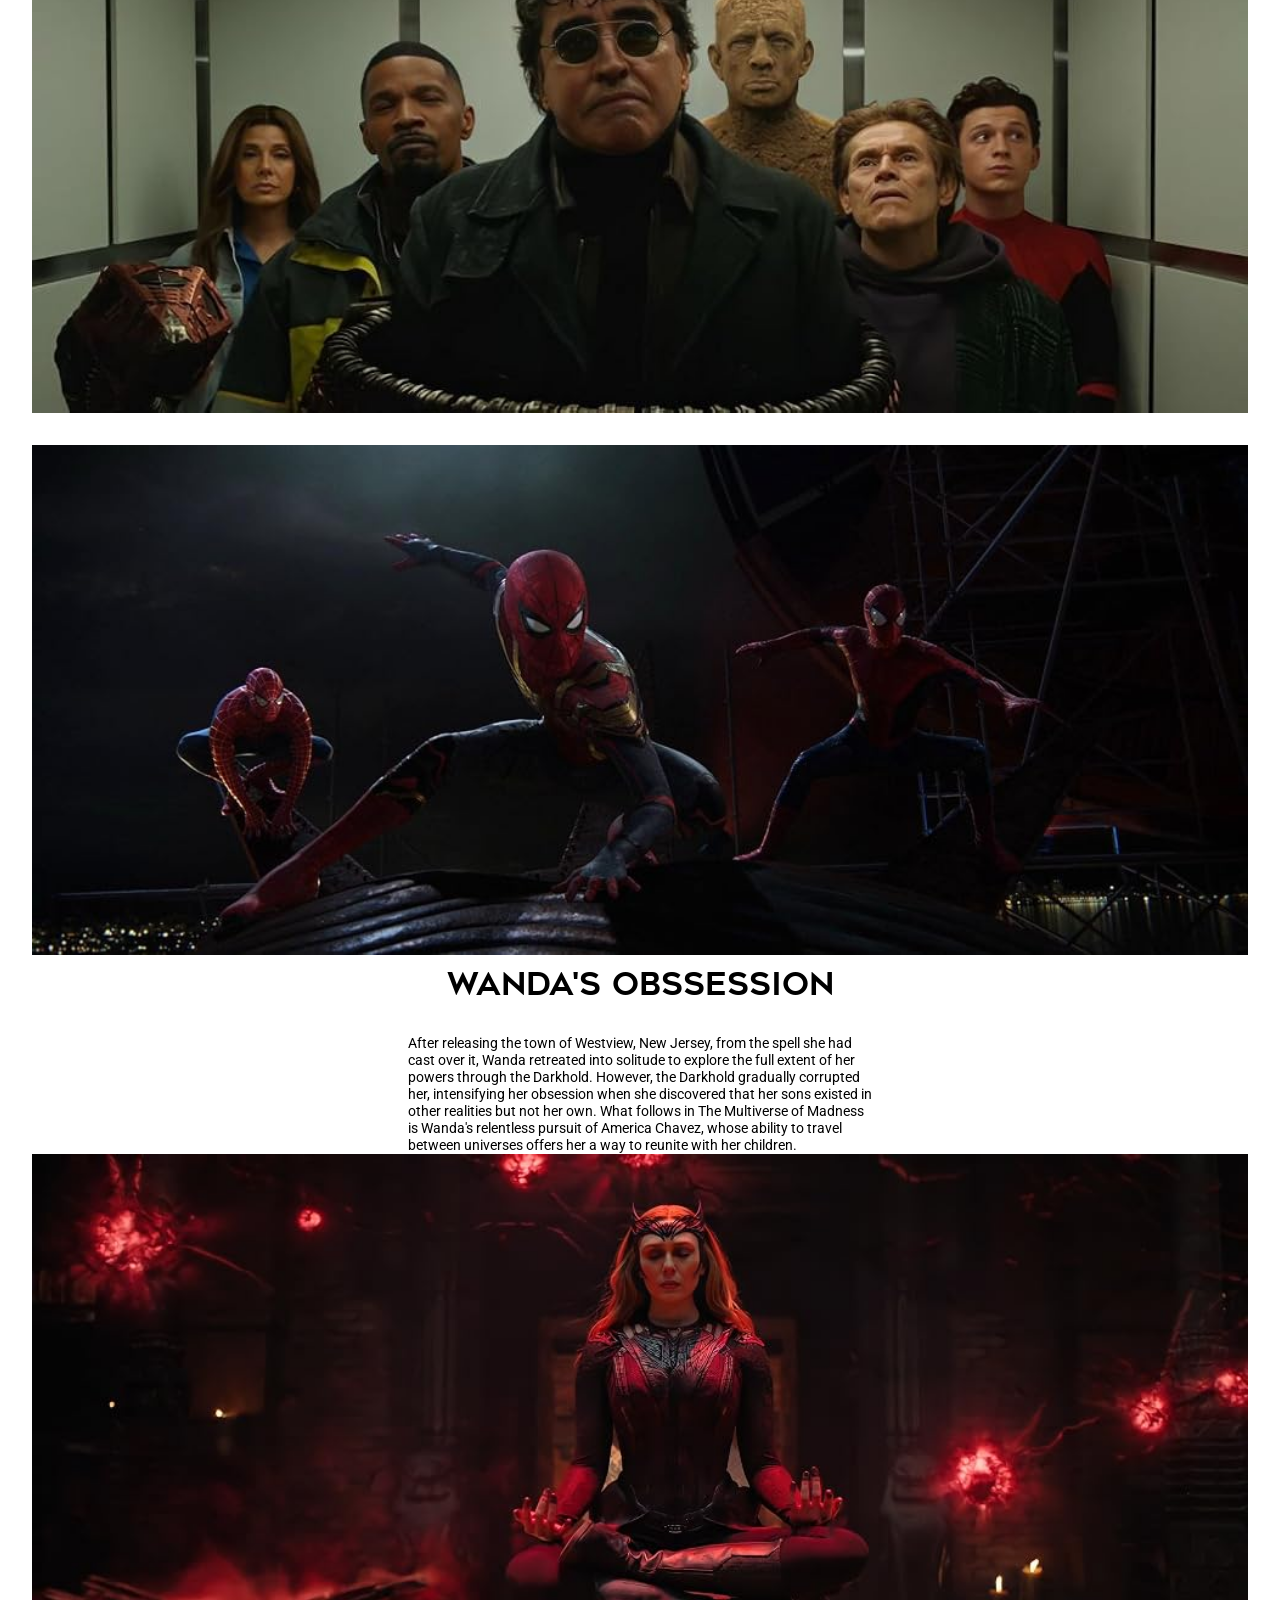
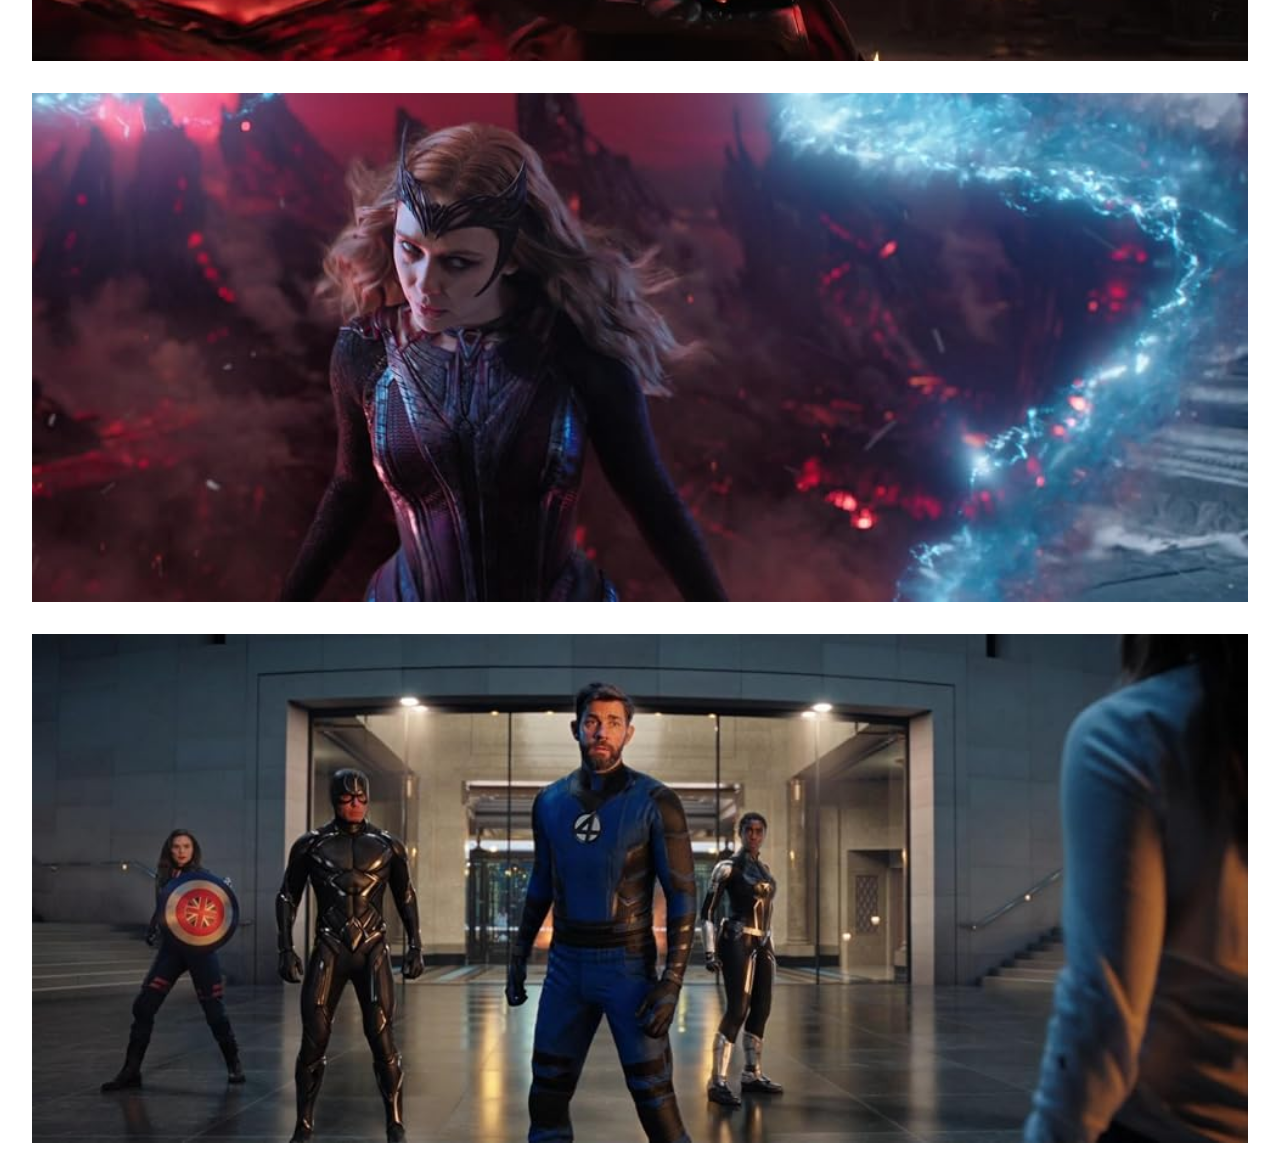
==== commit aa50f291: "c" ====
--- a/index.html
+++ b/index.html
@@ -24,6 +24,8 @@
       <ul class="list list-1">
         <li><a href="index.html#steve" class="menu-link">Steve's decision</a></li>
         <li><a href="index.html#x-men" class="menu-link">X-Mens Gamble</a></li>
+        <li><a href="index.html#spiderman" class="menu-link">Spiderman's Spell</a></li>
+        <li><a href="index.html#wanda" class="menu-link">Wanda's Obssession</a></li>
         <li><a href="index.html#fantastic-4" class="menu-link">Fantastic four: Familiar ground</a></li>
       </ul>
       <button class="menu-button menu-memoriam-btn">MEMORIAM</button>
@@ -42,7 +44,8 @@
         <li><a href="https://westgate.co.ke/movies" target="_blank">Westgate Cinema</a></li>
         <li></li>
       </ul>
-    
+      
+      <a href="play.html"><button class="menu-button menu-play-btn">PLAY</button></a>
 
       <button class="menu-button menu-creator-btn">CREATOR</button>
       <ul class="list list-4">
@@ -64,6 +67,7 @@
       <a href="index.html"><button class="category primer-btn" data-category="first" data-page="index.html">PRIMER</button></a>
       <a href="memoriam.html"><button class="category memoriam-btn" data-category="second" data-page="memoriam.html">MEMORIAM</button></a>
       <a href="theatres.html"><button class="category theaters-btn" data-category="third" data-page="theatres.html">THEATERS</button></a>
+      <a href="play.html"><button class="category play-btn" data-page="play.html">Play</button></a> 
       <a href="creator.html"><button class="category creator-btn" data-category="fourth" data-page="creator.html">CREATOR</button></a> 
     </div>
     <button class="ham-button">
@@ -79,6 +83,8 @@
       <ul>
         <li><a href="index.html#steve">Steve's decision</a></li>
         <li><a href="index.html#x-men">X-Mens Gamble</a></li>
+        <li><a href="index.html#spiderman">Spiderman's Spell</a></li>
+        <li><a href="index.html#wanda">Wanda's Obssession</a></li>
         <li><a href="index.html#fantastic-4">Fantastic four: Familiar ground</a></li>
       </ul>
     </div>
@@ -314,7 +320,7 @@
         </div>
       </div>
       <div class="spider-man">
-        <div class="sub-heading">
+        <div class="sub-heading" id="spiderman">
           SpiderMan's Spell
         </div>
         <div class="text">
@@ -337,7 +343,7 @@
         </div>
         
       </div>
-      <div class="wanda">
+      <div class="wanda" id="wanda">
         <div class="sub-heading">
           Wanda's Obssession
         </div>
@@ -392,7 +398,7 @@
           </div>
 
         </div>
-      </div> -->
+      </div>  -->
       
   </main>
 
